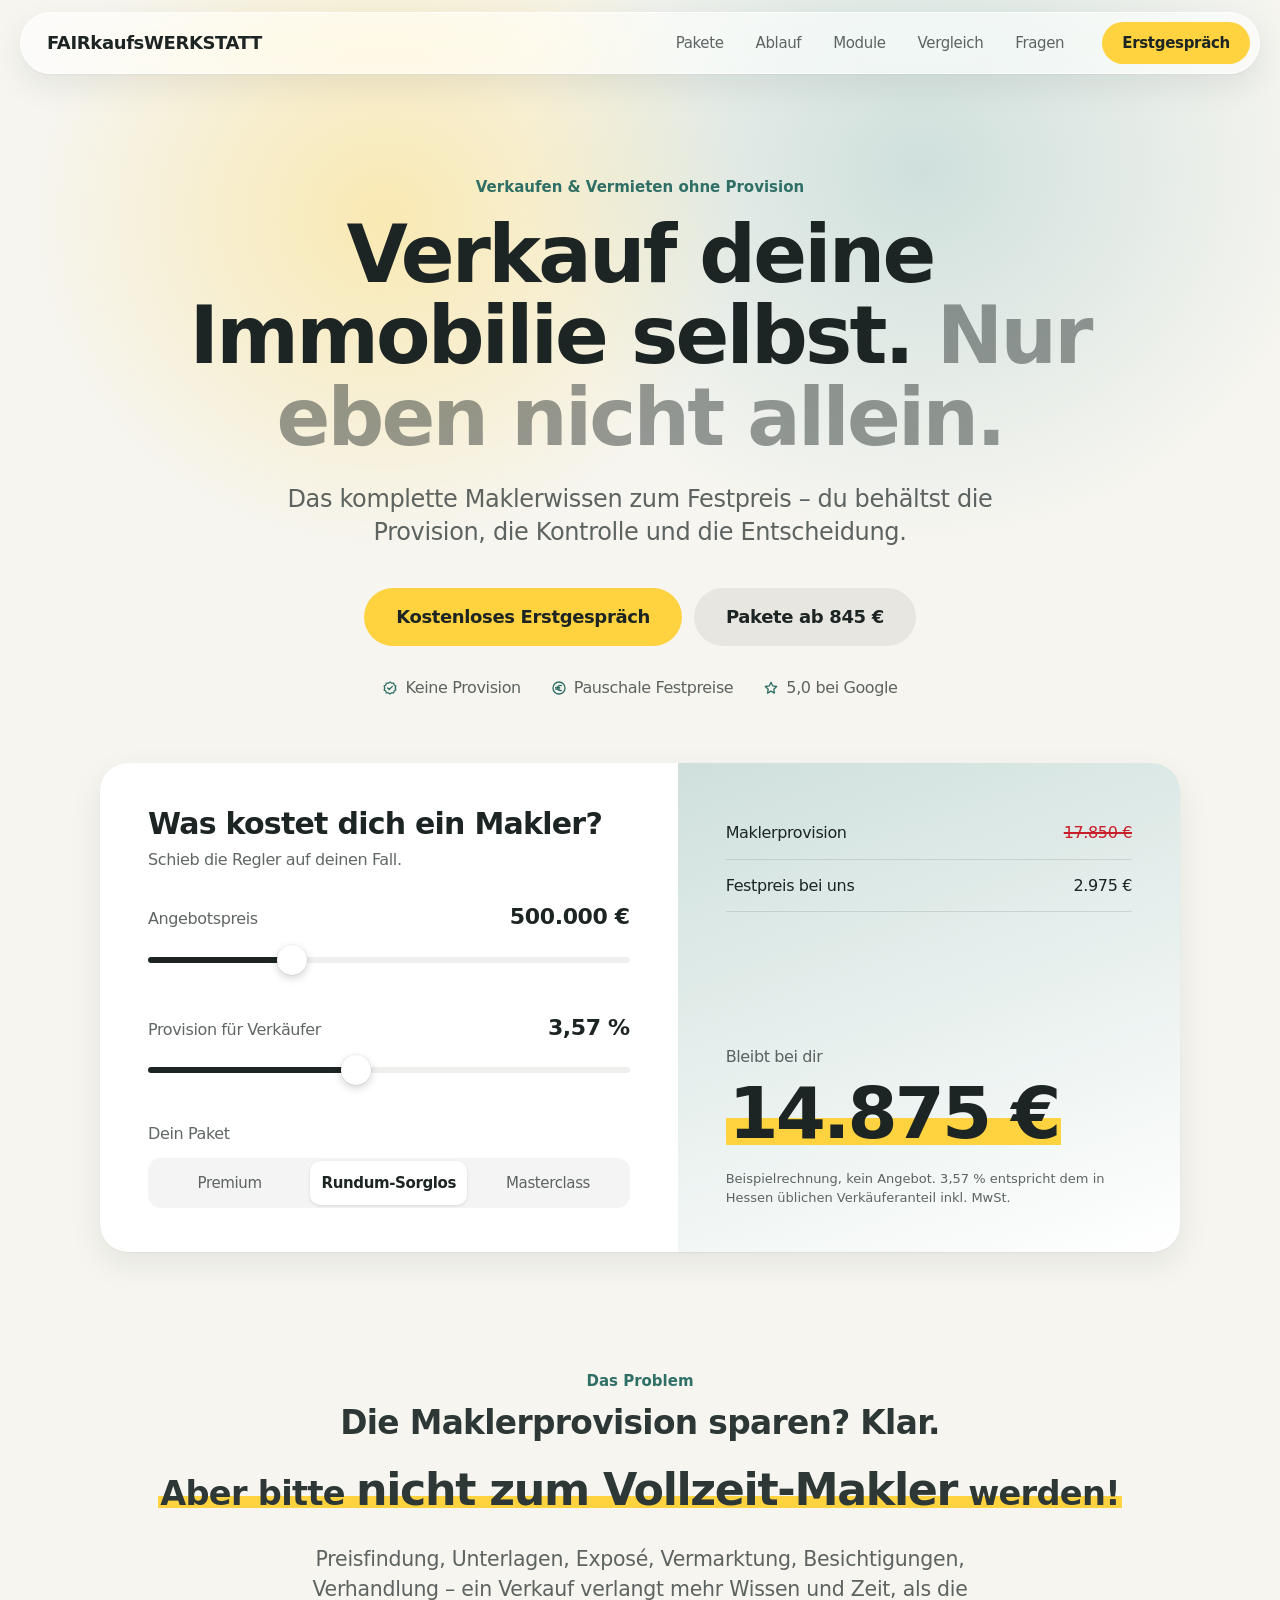
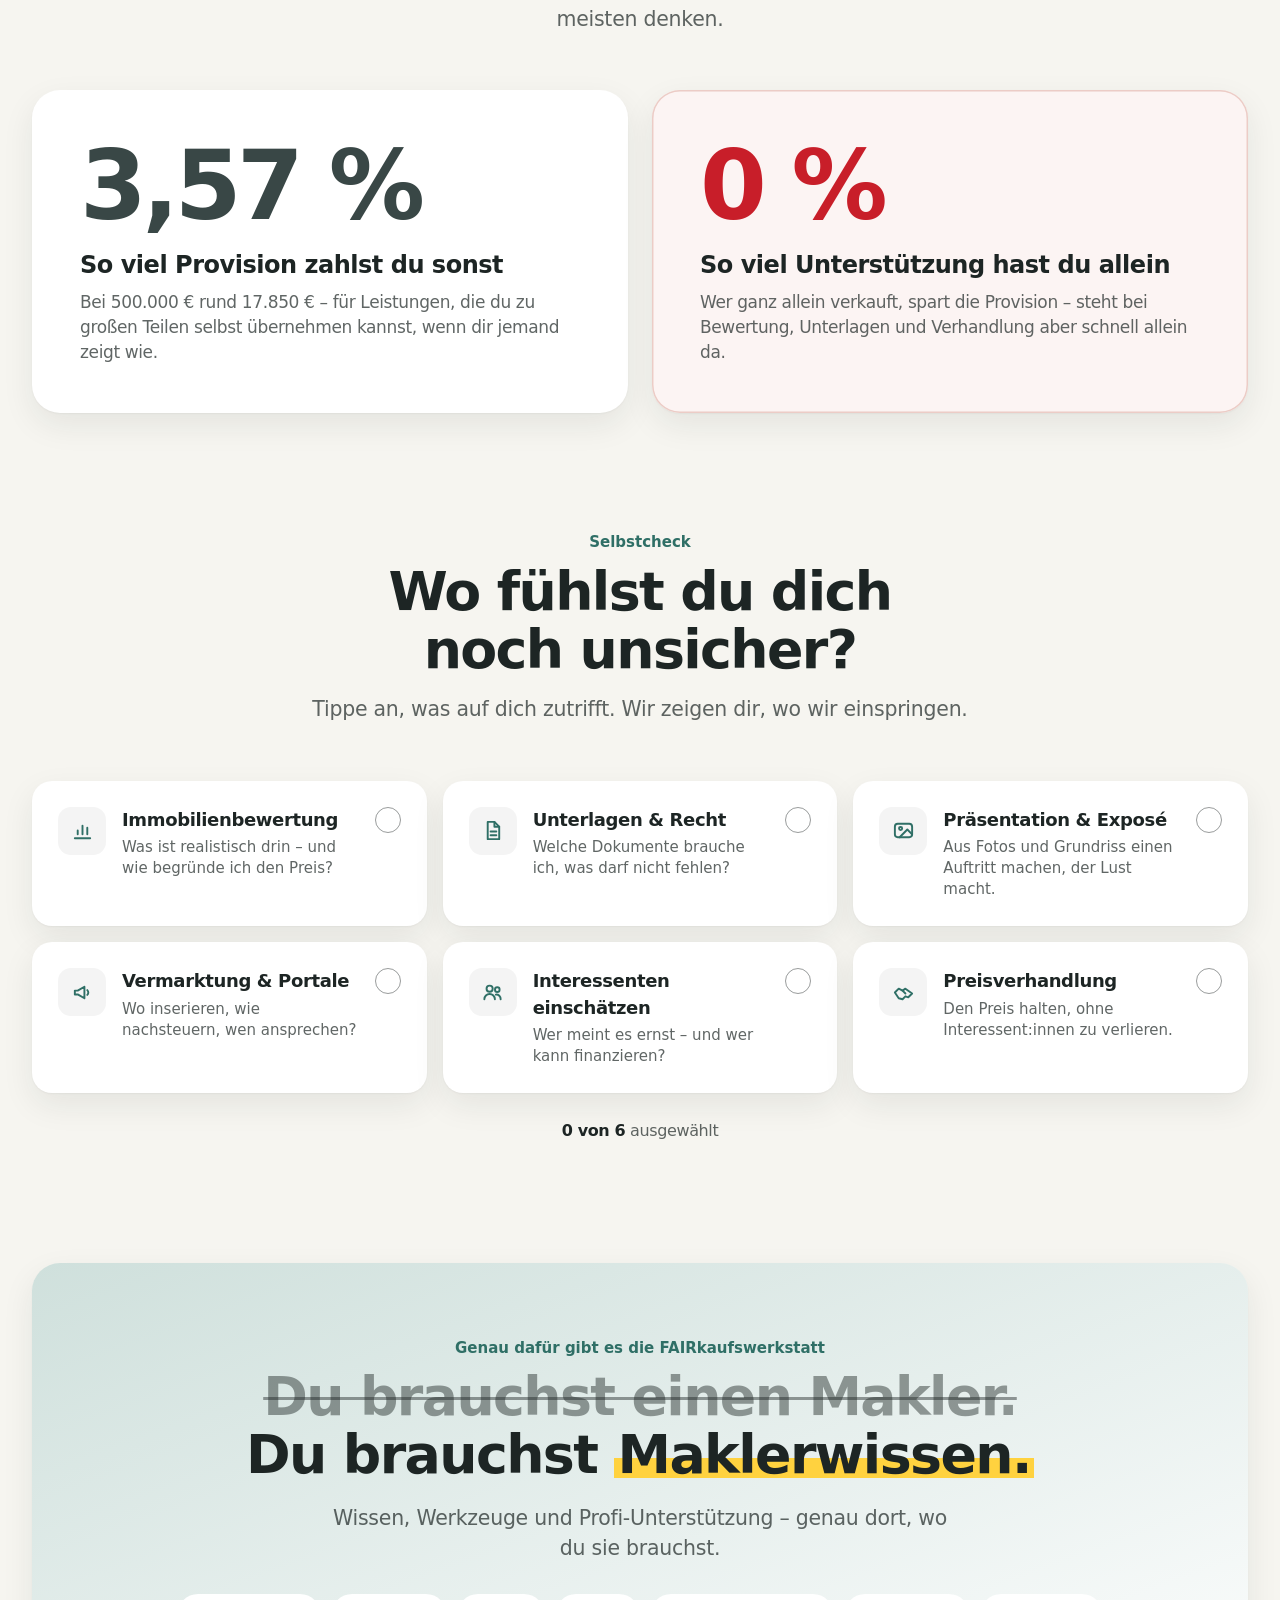
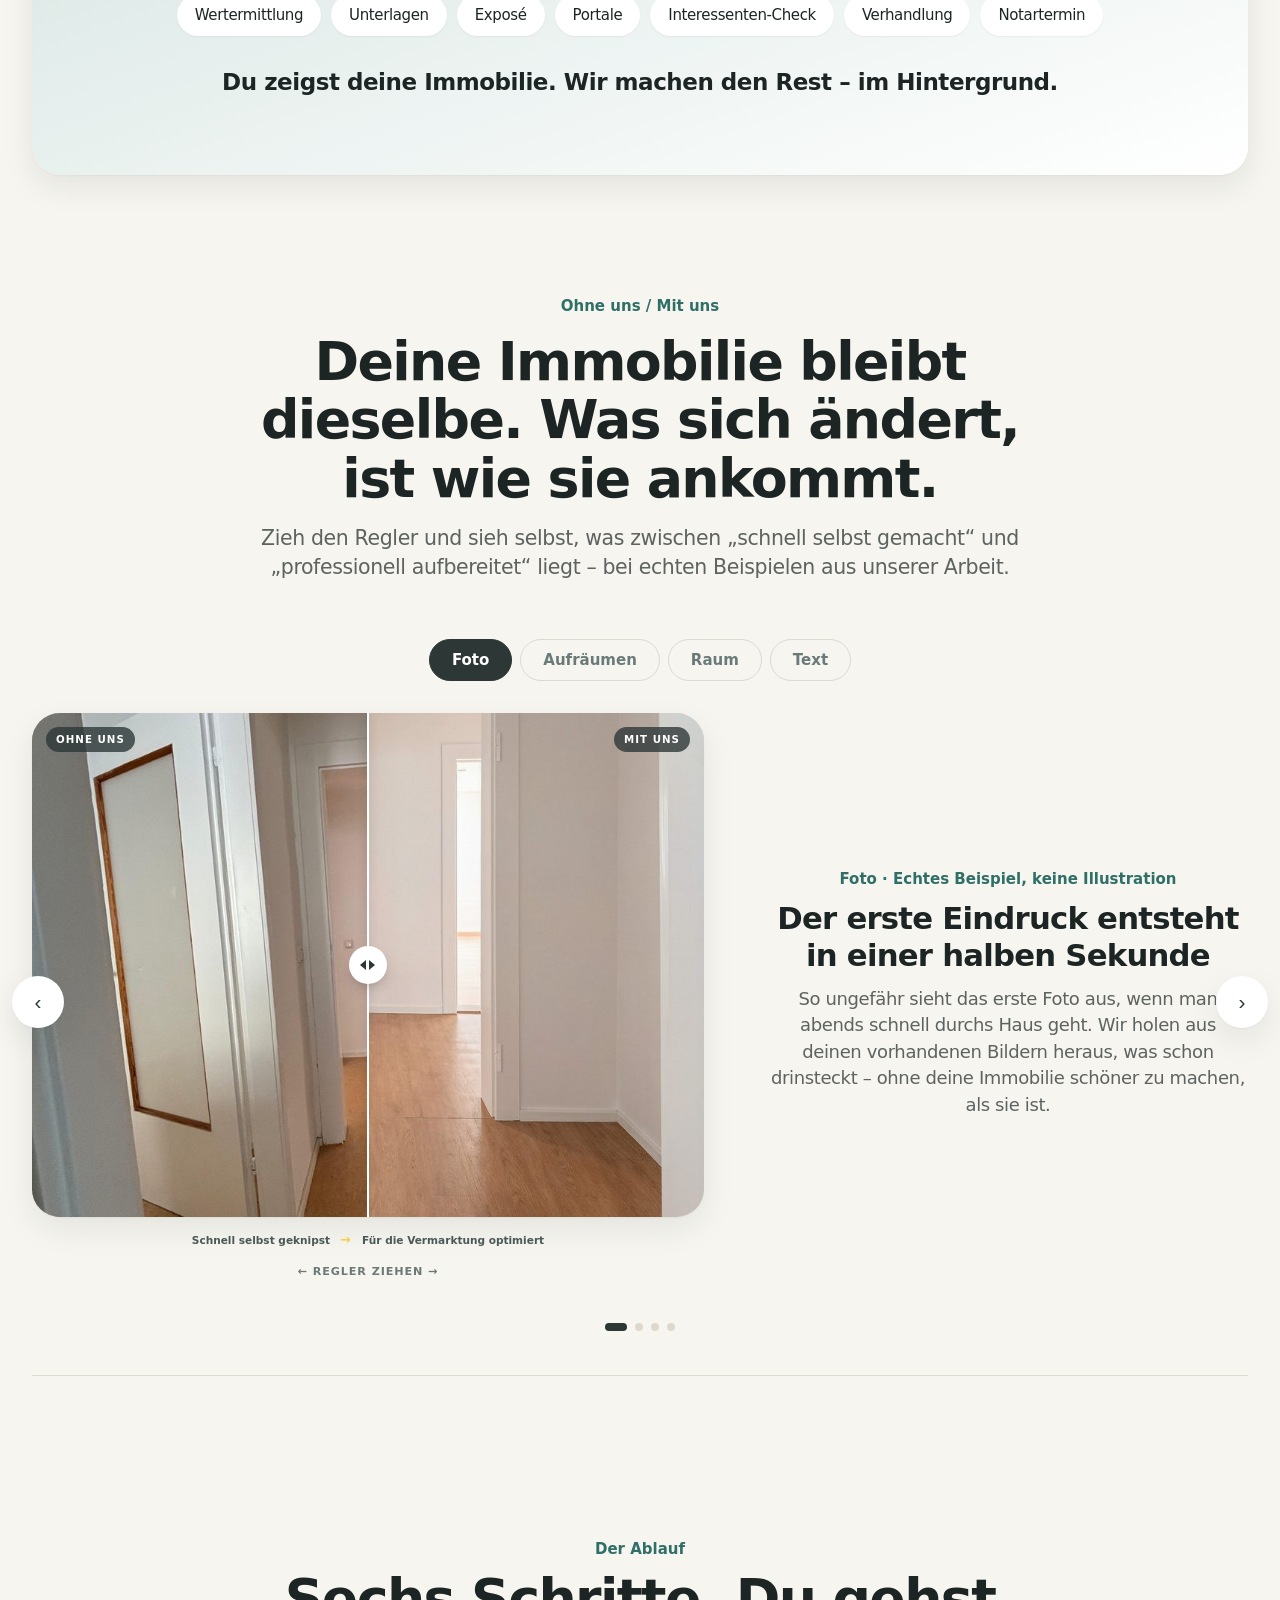
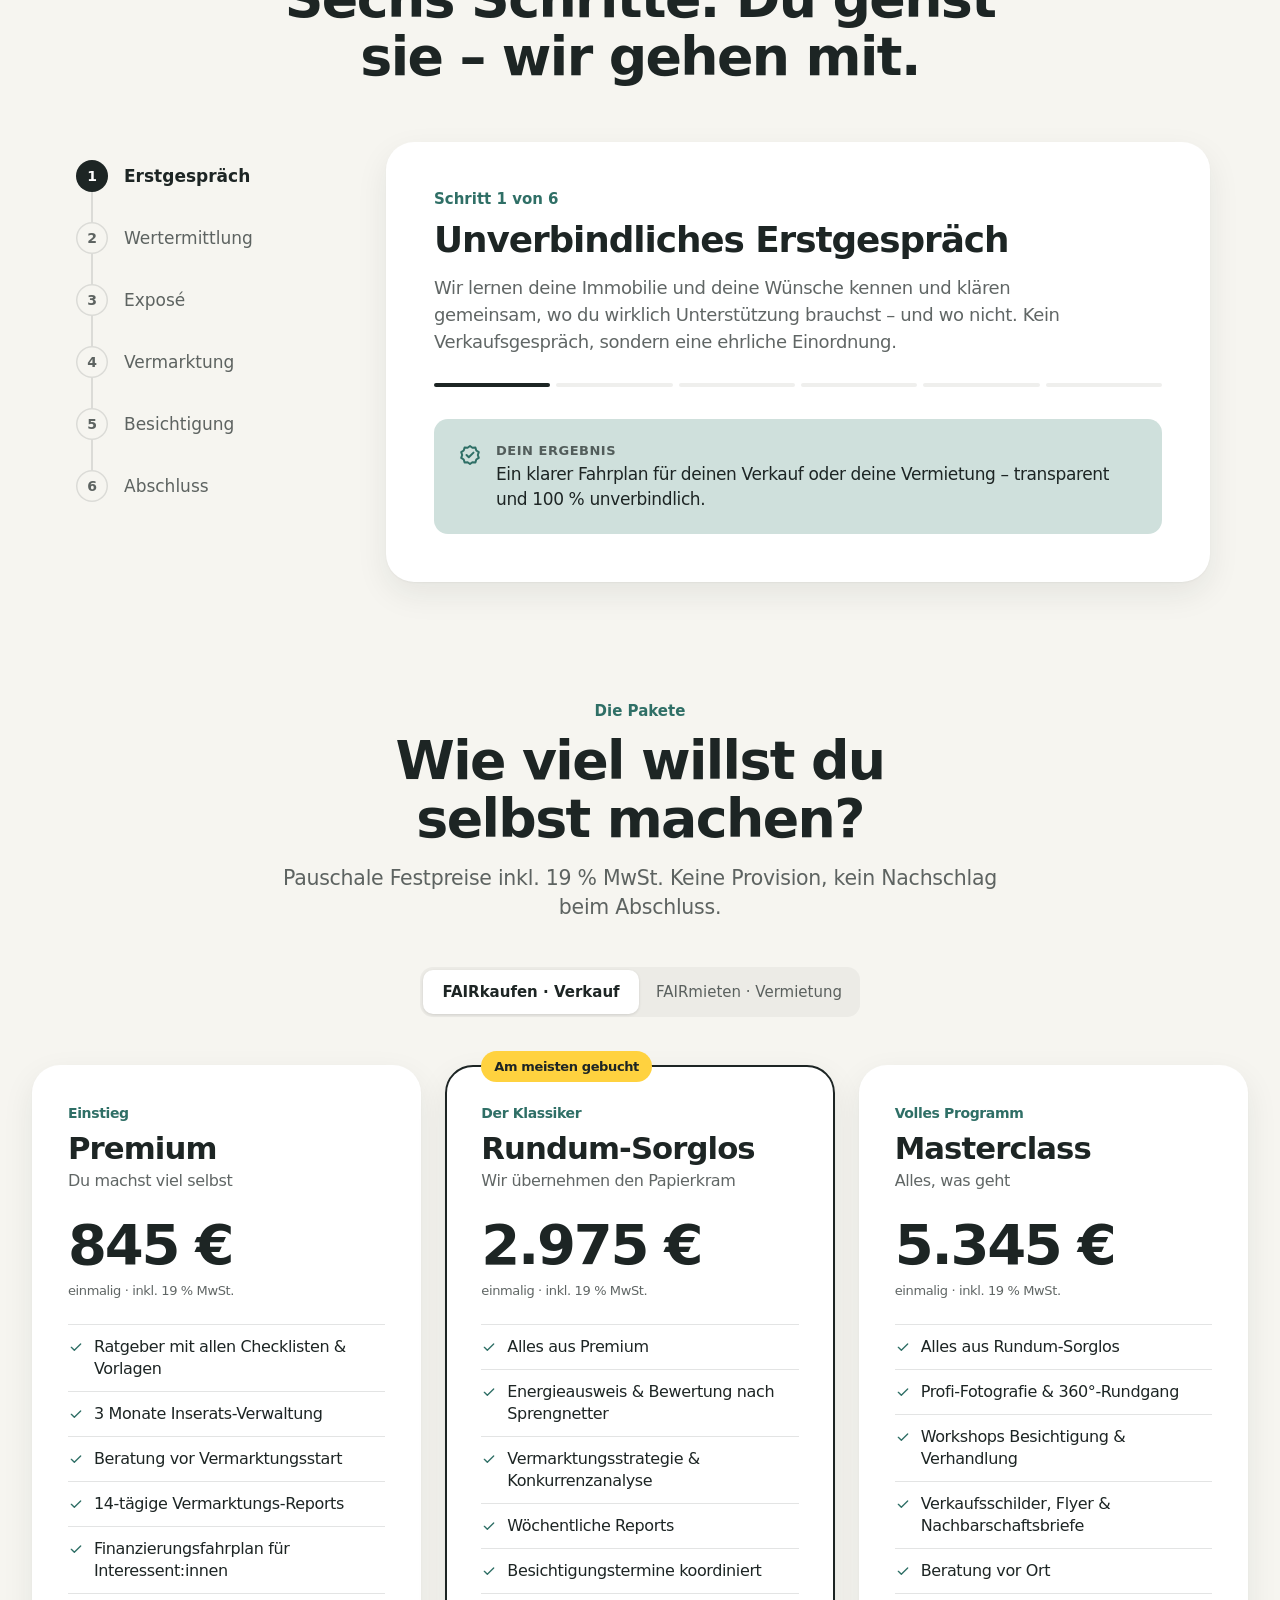
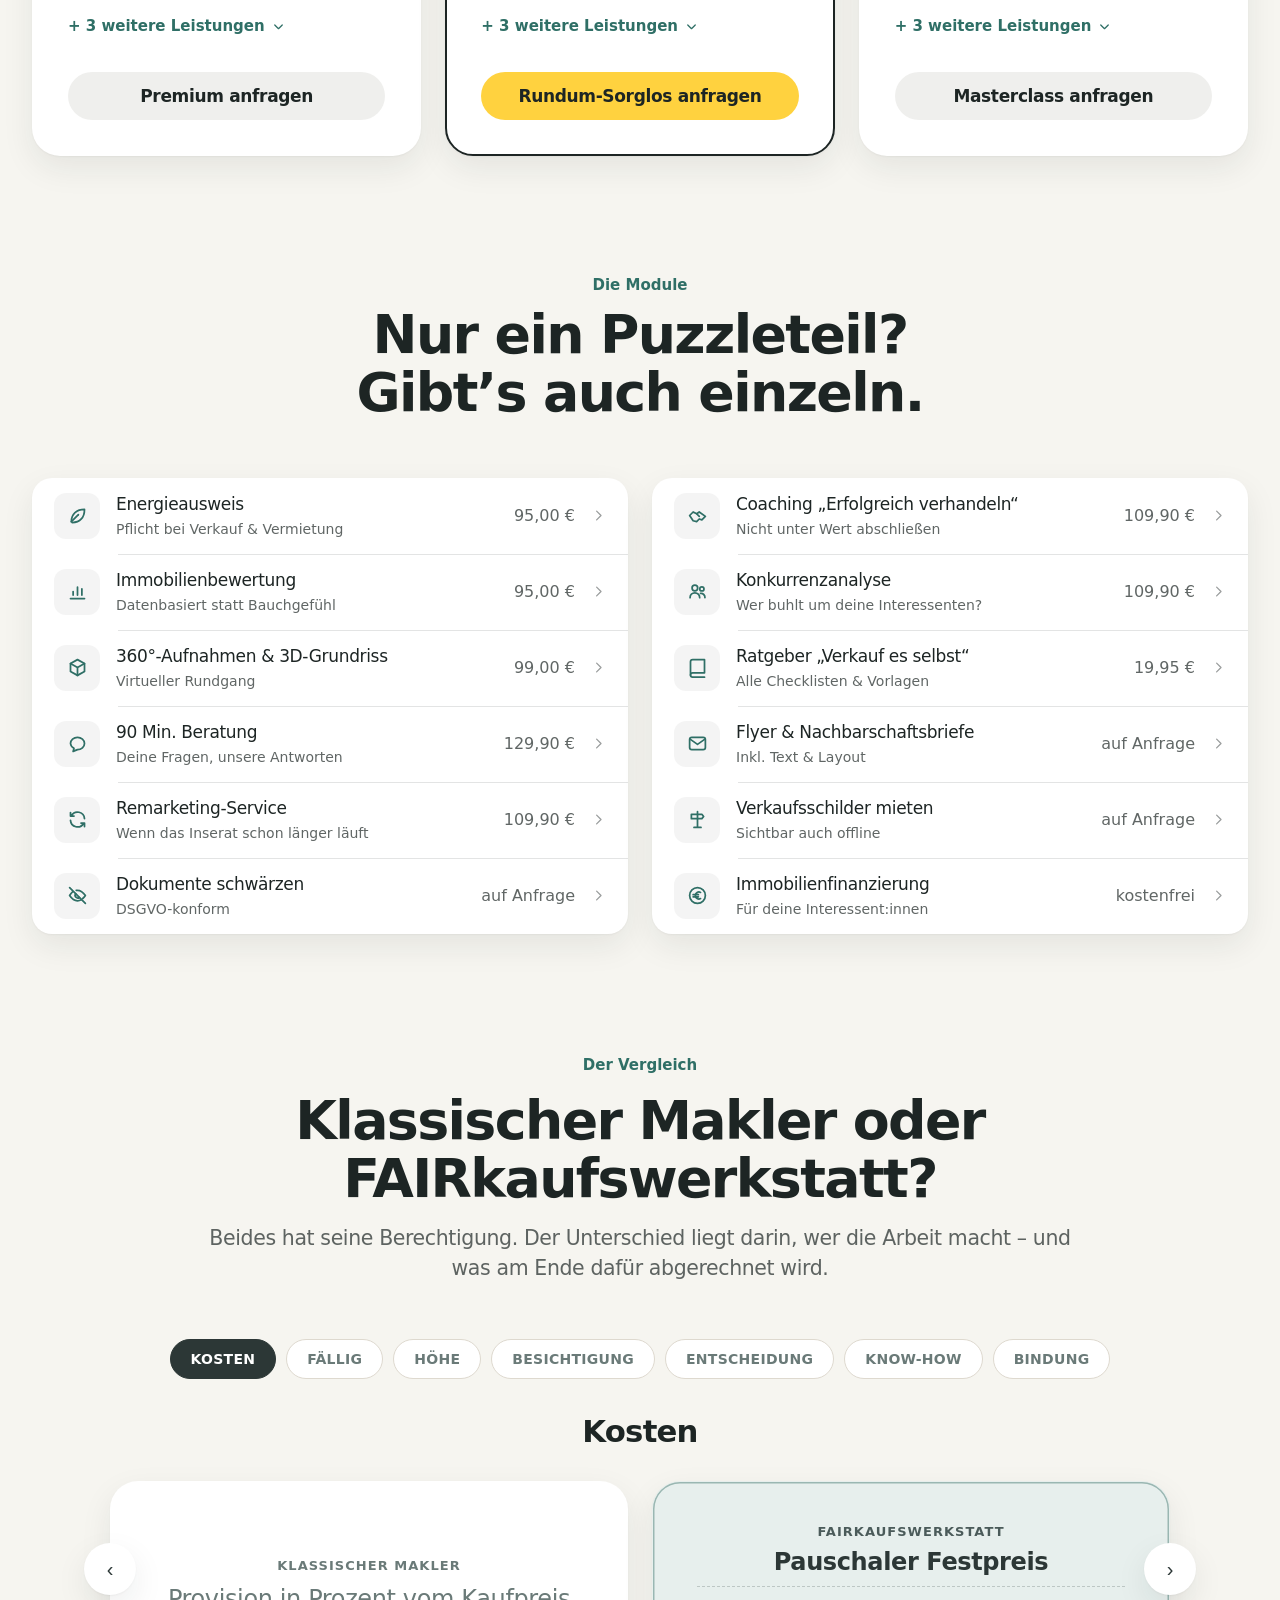
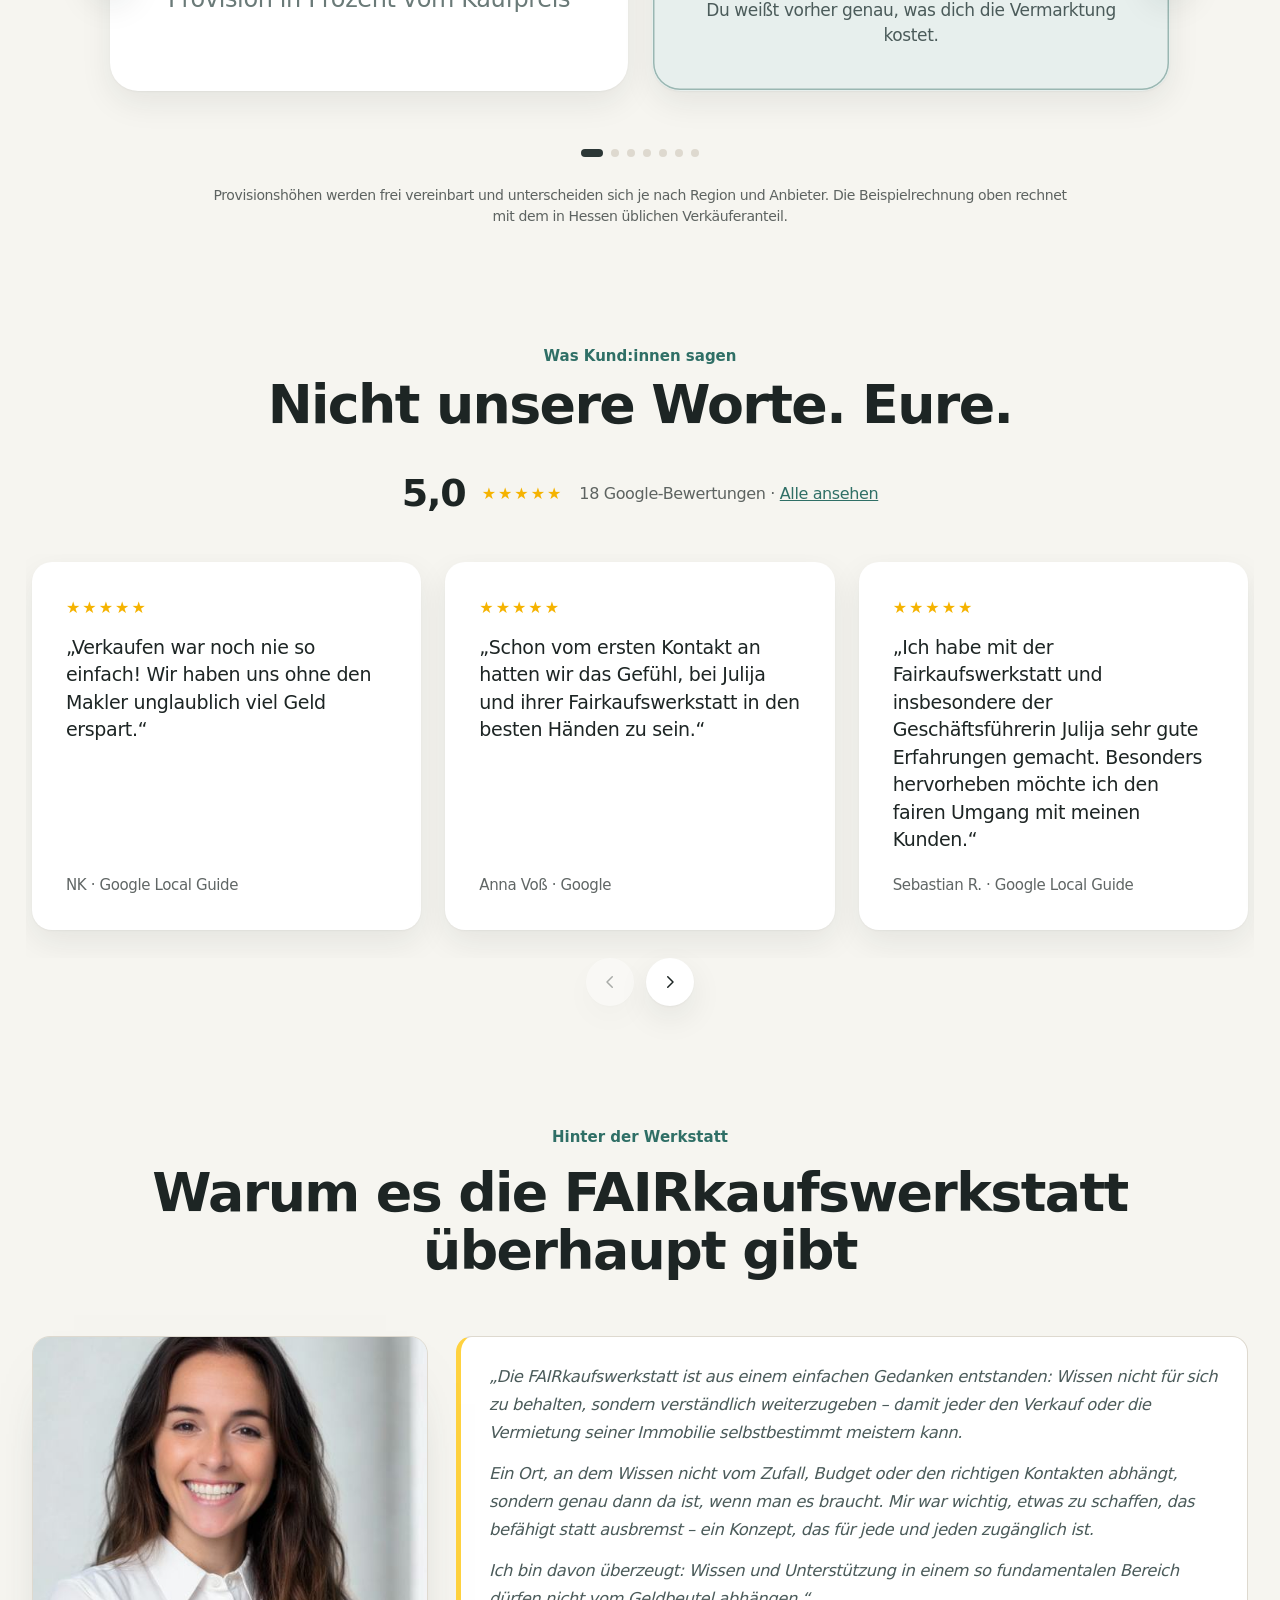
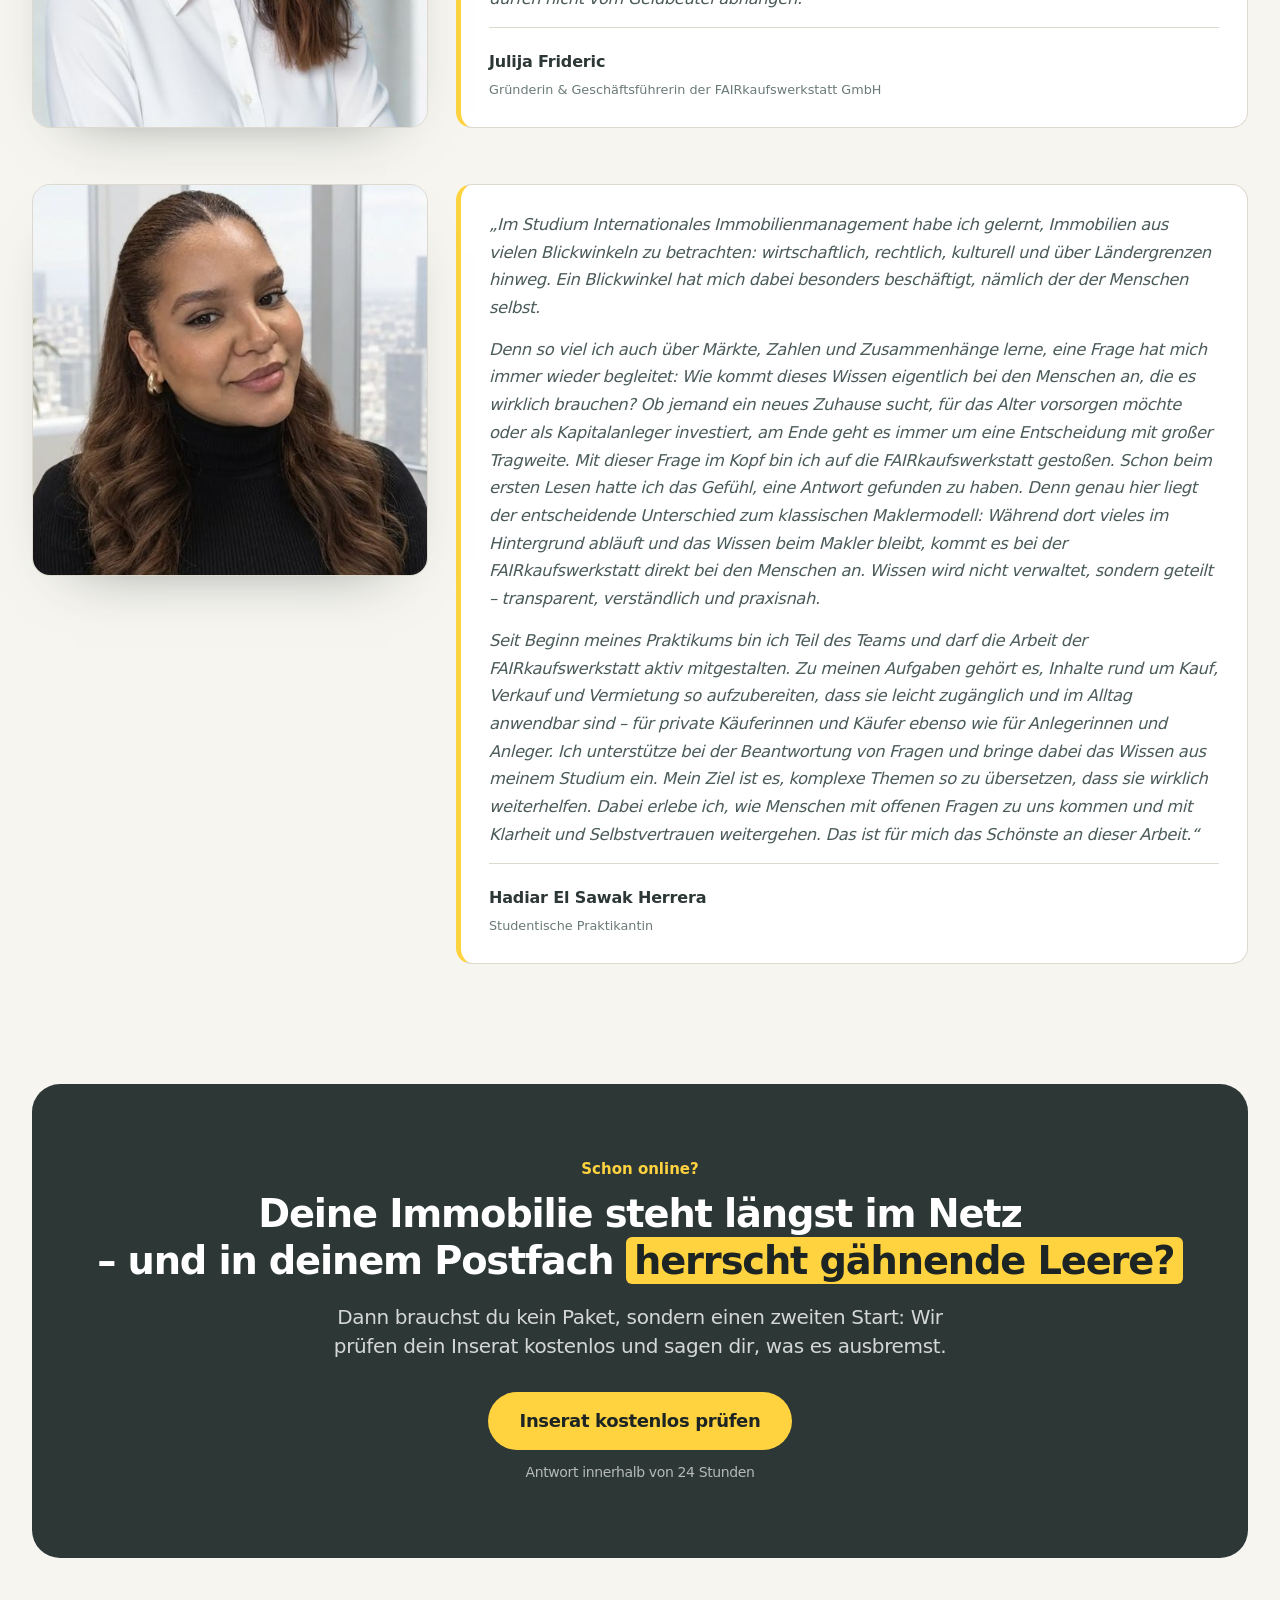
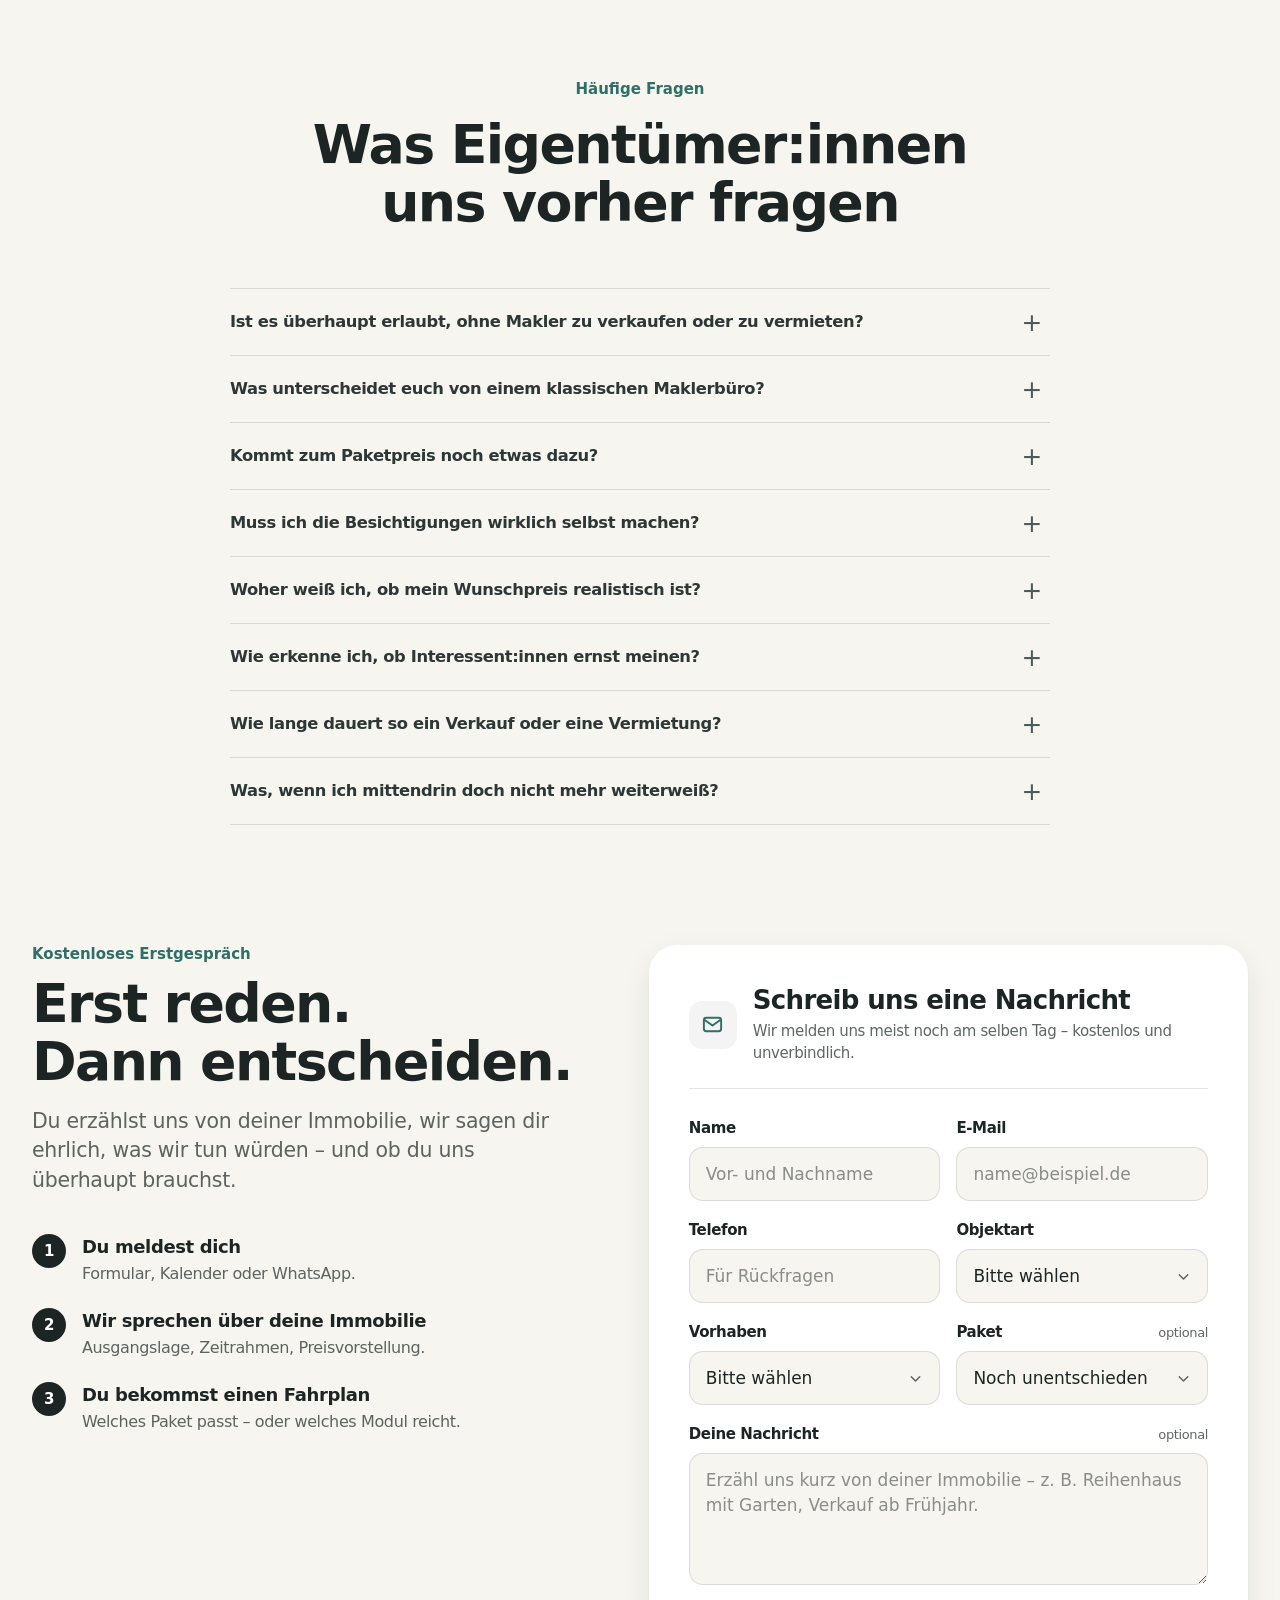
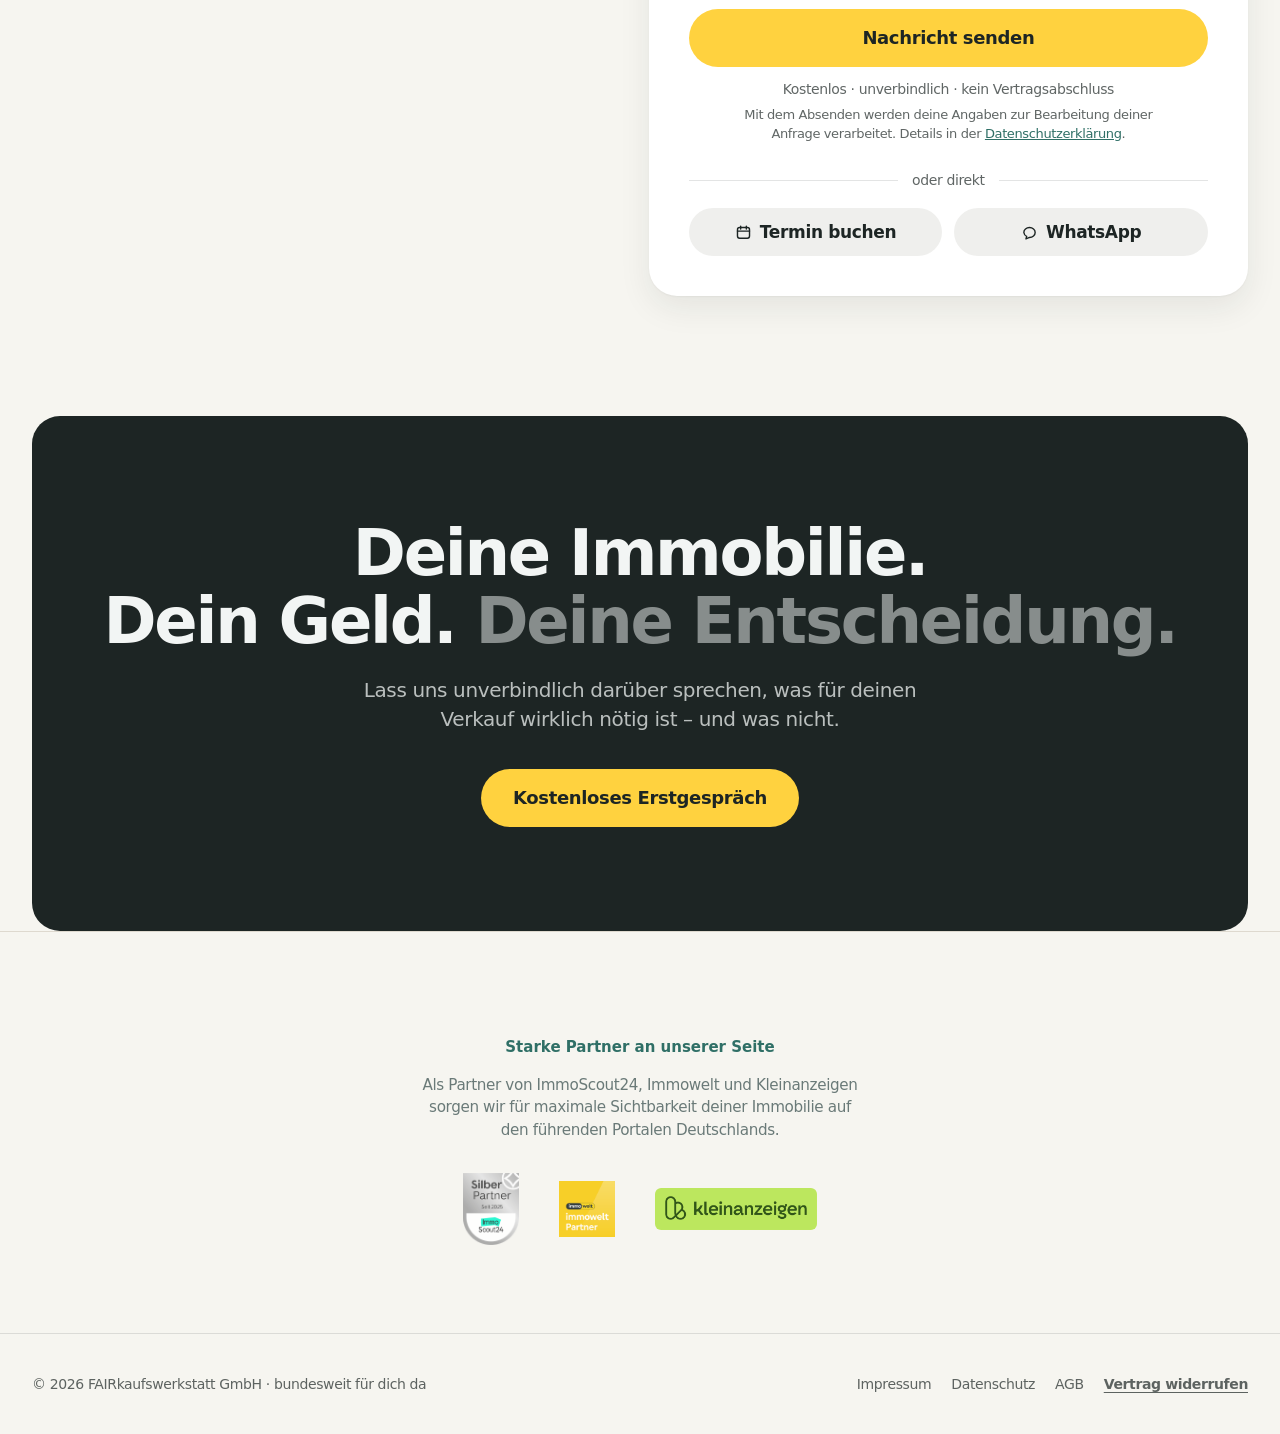
==== index.html @ 70c5aa06 "Hinter der Werkstatt: Profil Hadiar El Sawak Herrera; Schlussblock: Immobilie, Geld, Entscheidung - " ====
<!DOCTYPE html>
<html lang="de">
<head>
<meta charset="UTF-8">
<meta name="viewport" content="width=device-width, initial-scale=1">
<title>FAIRkaufswerkstatt – Immobilie verkaufen ohne Maklerprovision | bundesweit</title>
<meta name="description" content="Verkauf deine Immobilie selbst – mit dem Know-how eines Maklerbüros im Rücken. Pauschale Festpreise ab 845 € statt Provision vom Kaufpreis – bundesweit und komplett digital.">
<link rel="canonical" href="https://www.fairkaufswerkstatt.de/">
<meta name="theme-color" content="#2c3736">
<link rel="icon" type="image/png" sizes="32x32" href="/favicon.png">
<link rel="apple-touch-icon" href="/apple-touch-icon.png">

<meta property="og:type" content="website">
<meta property="og:site_name" content="FAIRkaufswerkstatt">
<meta property="og:url" content="https://www.fairkaufswerkstatt.de/">
<meta property="og:locale" content="de_DE">
<meta property="og:title" content="FAIRkaufswerkstatt – Immobilie verkaufen ohne Maklerprovision">
<meta property="og:description" content="Verkauf deine Immobilie selbst – mit dem Know-how eines Maklerbüros im Rücken. Pauschale Festpreise ab 845 € statt Provision vom Kaufpreis – bundesweit und komplett digital.">
<meta property="og:image" content="https://www.fairkaufswerkstatt.de/og-image.jpg">
<meta property="og:image:width" content="1200">
<meta property="og:image:height" content="630">
<meta property="og:image:alt" content="FAIRkaufswerkstatt – Immobilie verkaufen ohne Provision, zum Festpreis">

<meta name="twitter:card" content="summary_large_image">
<meta name="twitter:title" content="FAIRkaufswerkstatt – Immobilie verkaufen ohne Maklerprovision">
<meta name="twitter:description" content="Verkauf deine Immobilie selbst – mit dem Know-how eines Maklerbüros im Rücken. Pauschale Festpreise ab 845 € statt Provision vom Kaufpreis – bundesweit und komplett digital.">
<meta name="twitter:image" content="https://www.fairkaufswerkstatt.de/og-image.jpg">

<style>

:root{
  --ink:#2c3736;
  --ink-2:#4b5b5a;
  --muted:#6a7a78;
  --paper:#f6f5f0;
  --card:#ffffff;
  --line:#ded9cf;

  /* Salbei-Mint */
  --mint:#4b5b5a;          /* Akzent / CTA / Text-Akzent */
  --mint-dark:#394746;
  --mint-pastel:#9ab7b2;   /* Flaechen */
  --mint-soft:#e7efed;     /* zarte Flaechen */
  --mint-light:#9ab7b2;    /* Akzent auf Dunkel */

  /* Gelb wie bisher */
  --marker:#ffd23f;

  /* Rot nur noch als Mini-Signal */
  --signal:#c81e29;

  --display:-apple-system,BlinkMacSystemFont,"SF Pro Display","Inter","Segoe UI",system-ui,sans-serif;
  --body:-apple-system,BlinkMacSystemFont,"SF Pro Text","Inter","Segoe UI",system-ui,sans-serif;
  --mono:-apple-system,BlinkMacSystemFont,"SF Pro Text","Inter","Segoe UI",system-ui,sans-serif;
  --wrap:1140px;
  --r:14px;
}
*{box-sizing:border-box}
html{scroll-behavior:smooth}
body{
  margin:0;background:var(--paper);color:var(--ink);
  font-family:var(--body);font-size:17px;line-height:1.55;
  -webkit-font-smoothing:antialiased;
}
img{max-width:100%}
a{color:inherit}
.wrap{max-width:var(--wrap);margin:0 auto;padding:0 22px}
h1,h2,h3{font-family:var(--display);font-weight:700;letter-spacing:-.02em;line-height:1.05;margin:0}
h1{font-size:clamp(2.2rem,5.4vw,4rem)}
h2{font-size:clamp(1.75rem,3.7vw,2.8rem)}
h3{font-family:var(--body);font-size:1.1rem;font-weight:600;letter-spacing:-.01em;line-height:1.35}
p{margin:0 0 1em}
.eyebrow{
  font-family:var(--mono);font-size:.72rem;font-weight:700;letter-spacing:.16em;
  text-transform:uppercase;color:var(--mint);margin:0 0 16px;display:flex;align-items:center;gap:11px;
}
.eyebrow::before{content:"";width:28px;height:2px;background:var(--mint);display:block;flex:none}
.lead{font-size:1.1rem;color:var(--muted);max-width:58ch}
h2+.lead,h1+.lead{margin-top:16px}
.hero-claim{
  font-family:var(--display);font-weight:700;letter-spacing:-.02em;
  font-size:clamp(1.3rem,2.5vw,1.7rem);line-height:1.2;margin:22px 0 0;max-width:24ch;
}
.hero-claim span{
  display:block;font-family:var(--body);font-weight:400;letter-spacing:0;
  font-size:1.06rem;line-height:1.55;color:var(--muted);margin-top:12px;max-width:52ch;
}
.em{font-family:var(--display);font-weight:700}

/* ---------- Buttons ---------- */
.btn{
  display:inline-flex;align-items:center;justify-content:center;gap:10px;flex-direction:column;
  font-family:var(--body);font-weight:600;font-size:1rem;line-height:1.25;
  padding:15px 28px;border-radius:999px;border:2px solid transparent;
  text-decoration:none;cursor:pointer;text-align:center;
  transition:transform .15s ease,background .15s ease,box-shadow .15s ease,color .15s ease;
}
.btn-primary{background:var(--marker);color:var(--ink);box-shadow:0 10px 26px -12px rgba(196,155,20,.85)}
.btn-primary:hover{background:#f5c520;transform:translateY(-2px)}
.btn-dark{background:var(--mint);color:#fff;box-shadow:0 10px 26px -12px rgba(44,55,54,.75)}
.btn-dark:hover{background:var(--mint-dark);transform:translateY(-2px)}
.btn-ghost{border-color:var(--ink);color:var(--ink)}
.btn-ghost:hover{background:var(--ink);color:var(--paper)}
.btn-light{background:#fff;color:var(--ink)}
.btn-light:hover{transform:translateY(-2px);background:var(--marker)}
.btn-mint{background:var(--mint-pastel);color:var(--ink);border-color:transparent}
.btn-mint:hover{background:var(--mint-light)}
.btn-block{width:100%}
.btn small{display:block;font-weight:400;font-size:.78rem;opacity:.82;margin-top:2px}

/* ---------- Topbar ---------- */
.topbar{
  position:sticky;top:0;z-index:50;background:rgba(250,249,245,.92);
  backdrop-filter:blur(10px);border-bottom:1px solid var(--line);
}
.topbar .inner{display:flex;align-items:center;justify-content:space-between;gap:16px;padding:11px 22px;max-width:var(--wrap);margin:0 auto}
.brand{text-decoration:none;display:block;line-height:1.05}
.brand b{
  font-family:var(--display);font-weight:700;font-size:1.3rem;letter-spacing:-.02em;display:block;
}
.brand b span{color:var(--mint)}
.brand em{
  display:block;font-family:var(--mono);font-style:normal;font-size:.6rem;font-weight:500;
  letter-spacing:.15em;color:var(--muted);text-transform:uppercase;margin-top:4px;
}
.topbar .btn{padding:11px 22px;font-size:.92rem;white-space:nowrap}
@media(max-width:560px){
  .topbar .btn{padding:9px 14px;font-size:.76rem}
  .topbar .inner{padding:10px 16px;gap:10px}
  .brand b{font-size:1.05rem}
  .brand em{font-size:.53rem;letter-spacing:.12em}
}
.topbar-note{font-family:var(--mono);font-size:.72rem;color:var(--muted);display:none;letter-spacing:.02em}
@media(min-width:980px){.topbar-note{display:block}}

/* ---------- Hero ---------- */
.hero{padding:66px 0 60px;position:relative;overflow:hidden}
.hero::before{
  content:"";position:absolute;top:-180px;right:-160px;width:560px;height:560px;border-radius:50%;
  background:var(--mint-pastel);opacity:.5;z-index:0;
}
@media(max-width:760px){.hero::before{width:320px;height:320px;top:-150px;right:-130px;opacity:.35}}
.hero .wrap{position:relative;z-index:1}
.hero-grid{display:grid;gap:48px;align-items:center}
@media(min-width:960px){.hero-grid{grid-template-columns:1.05fr .95fr;gap:56px}}
.mark,.hero h1 .hl{
  background-image:linear-gradient(transparent 56%,var(--marker) 56%,var(--marker) 88%,transparent 88%);
  background-repeat:no-repeat;background-size:100% 100%;
  -webkit-box-decoration-break:clone;box-decoration-break:clone;
  padding:0 .06em;
}
.hero h1 .hl{background-size:0% 100%;animation:swipe .8s cubic-bezier(.2,.7,.3,1) .45s forwards}
@keyframes swipe{to{background-size:100% 100%}}
.hero h1{position:relative;z-index:1}
.hero .lead{margin-top:22px;font-size:1.2rem}
.cta-row{display:flex;flex-wrap:wrap;gap:12px;margin-top:28px;justify-content:center}
@media(max-width:760px){.cta-row .btn{width:100%;max-width:420px}}
.trust{display:grid;gap:12px;margin-top:26px;font-size:.94rem;color:var(--ink)}
@media(min-width:620px){.trust{grid-template-columns:repeat(3,1fr);gap:16px}}
.trust span{display:flex;align-items:flex-start;gap:9px;line-height:1.35}
.trust svg{flex:none;margin-top:2px}
.trust b{font-weight:500}
.price-flag{
  display:inline-flex;align-items:baseline;gap:9px;margin-top:26px;flex-wrap:wrap;
  font-family:var(--mono);font-size:.75rem;letter-spacing:.12em;text-transform:uppercase;color:var(--muted);font-weight:700;
}
.price-flag b{font-family:var(--display);font-size:1.7rem;font-weight:700;letter-spacing:-.02em;color:var(--ink)}
.price-flag i{font-family:var(--body);font-style:normal;letter-spacing:0;text-transform:none;font-size:.8rem}

/* ---------- Listing mock ---------- */
.mock{
  background:var(--card);border:1px solid var(--line);border-radius:var(--r);
  box-shadow:0 30px 60px -34px rgba(44,55,54,.5);position:relative;
}
.mock-bar{display:flex;align-items:center;gap:8px;padding:10px 14px;border-bottom:1px solid var(--line);background:#faf8f4;border-radius:var(--r) var(--r) 0 0}
.dot{width:9px;height:9px;border-radius:50%;background:var(--line)}
.mock-url{font-family:var(--mono);font-size:.68rem;color:var(--muted);margin-left:6px;overflow:hidden;white-space:nowrap;text-overflow:ellipsis}
.mock-photo{
  height:170px;background:#161d1c;overflow:hidden;
  position:relative;display:flex;align-items:flex-end;padding:14px;
}
.mock-photo-img{
  position:absolute;inset:0;width:100%;height:100%;
  object-fit:cover;object-position:50% 42%;display:block;
}
.mock-photo::before{
  content:"";position:absolute;inset:0;z-index:1;
  background:linear-gradient(0deg,rgba(7,11,10,.82) 0%,rgba(7,11,10,0) 48%);
}
.mock-photo::after{
  content:"Handyfoto · Gegenlicht · 20:41 Uhr";
  position:relative;z-index:2;
  font-family:var(--mono);font-size:.66rem;color:rgba(255,255,255,.8);
  text-shadow:0 1px 4px rgba(0,0,0,.55);
}
.mock-body{padding:18px;border-radius:0 0 var(--r) var(--r)}
.mock-title{font-weight:600;font-size:1.02rem;margin:0 0 6px}
.mock-meta{font-family:var(--mono);font-size:.72rem;color:var(--muted);margin-bottom:12px}
.mock-text{font-size:.88rem;font-weight:400;color:var(--muted);margin:0}
.mock-stats{display:flex;gap:0;border-top:1px solid var(--line);margin-top:16px}
.mock-stats div{flex:1;padding:12px 6px;text-align:center;border-right:1px solid var(--line)}
.mock-stats div:last-child{border-right:0}
.mock-stats b{display:block;font-family:var(--display);font-size:1.35rem;font-weight:700}
.mock-stats span{font-family:var(--mono);font-size:.62rem;letter-spacing:.08em;text-transform:uppercase;color:var(--muted)}
.flag{
  position:absolute;background:var(--marker);color:var(--ink);
  font-family:var(--mono);font-weight:700;font-size:.68rem;
  padding:6px 11px;border-radius:7px;box-shadow:0 6px 18px -8px rgba(44,55,54,.6);
  opacity:0;transform:translateY(6px);
}
.flag::before{content:"";position:absolute;width:8px;height:8px;background:var(--marker);transform:rotate(45deg)}
.flag.f1{top:96px;left:-14px}
.flag.f1::before{right:-4px;top:12px}
.flag.f2{top:250px;right:-12px}
.flag.f2::before{left:-4px;top:12px}
.flag.f3{bottom:104px;left:-18px}
.flag.f3::before{right:-4px;top:12px}
.reveal-flag{animation:flagIn .5s cubic-bezier(.2,.8,.3,1) forwards}
.f1{animation-delay:1.0s}.f2{animation-delay:1.35s}.f3{animation-delay:1.7s}
@keyframes flagIn{to{opacity:1;transform:translateY(0)}}
.mock-caption{font-family:var(--mono);font-size:.72rem;color:var(--muted);text-align:center;margin-top:16px}

/* ---------- Sections ---------- */
section{padding:80px 0}
.section-head{max-width:64ch;margin-bottom:44px}
.dark{background:var(--ink);color:#e8eeec}
.dark .lead{color:#aebbb9}
.dark .eyebrow{color:var(--mint-light)}
.dark .eyebrow::before{background:var(--mint-light)}
.dark h2{color:#fff}
.mintbg{background:var(--mint-soft)}

/* Helle Salbei-Sektion (Die Lösung) */
.soft{background:#cfe0dc;color:var(--ink)}
.soft .lead{color:#4d5c5a}
.soft .step-btn{
  background:rgba(255,255,255,.6);border:1px solid rgba(44,55,54,.14);color:#4d5c5a;
}
.soft .step-btn .no{color:var(--ink-2)}
.soft .step-btn:hover{background:#fff;color:var(--ink)}
.soft .step-btn[aria-selected="true"]{background:var(--ink);border-color:var(--ink);color:#fff}
.soft .step-btn[aria-selected="true"] .no{color:var(--marker);opacity:1}
.soft .step-btn.done{color:var(--ink-2)}
.soft .step-panel{background:#fff;border:1px solid rgba(44,55,54,.1)}
.soft .step-panel h3{color:var(--ink)}
.soft .step-panel .txt p{color:var(--muted)}
.soft .step-panel .out{background:var(--mint-soft);border:1px solid #c2d5d1}
.soft .step-panel .out span{color:var(--ink-2)}
.soft .step-panel .out p{color:var(--ink)}
.soft .step-progress{background:rgba(44,55,54,.16)}
.soft .step-progress i{background:var(--ink)}
.soft .step-count{color:#4d5c5a}
.soft .arrow-btn{border:1px solid rgba(44,55,54,.28);color:var(--ink)}
.soft .arrow-btn:hover{background:var(--ink);color:#fff;border-color:var(--ink)}
.soft .side-list b{color:var(--ink)}
.soft .side-list p{color:#4d5c5a}

/* ---------- Problem ---------- */
.problem-intro{
  max-width:34ch;font-family:var(--display);font-weight:700;letter-spacing:-.02em;
  font-size:clamp(1.45rem,3vw,2.05rem);line-height:1.15;color:var(--ink);margin:0 0 14px;
}
.problem-q{
  font-family:var(--display);font-weight:700;letter-spacing:-.02em;
  font-size:clamp(1.5rem,3.1vw,2.1rem);line-height:1.5;margin:0;
}
.problem-q-wrap{margin-bottom:22px}
.problem-q b{font-size:1.32em;font-weight:700;letter-spacing:-.03em}
.problem-bridge{
  margin:0 0 30px;font-size:1.08rem;color:var(--muted);max-width:52ch;
}
.problem-bridge b{color:var(--ink);font-weight:600}

.symptom-check{background:transparent}
.sc-head{
  display:flex;flex-wrap:wrap;gap:10px;align-items:center;justify-content:space-between;
  padding:0 0 16px;
}
.sc-label{
  margin:0;font-family:var(--mono);font-size:.72rem;font-weight:700;letter-spacing:.08em;
  text-transform:uppercase;color:var(--muted);
}
.sc-counter{
  margin:0;font-family:var(--mono);font-size:.78rem;font-weight:700;color:var(--ink);
  background:var(--marker);border-radius:999px;padding:6px 14px;
}
.symptoms{display:grid;grid-template-columns:repeat(2,1fr);gap:11px}
@media(max-width:640px){.symptoms{grid-template-columns:1fr}}
.symptom{
  all:unset;box-sizing:border-box;cursor:pointer;max-width:100%;
  background:transparent;padding:15px 17px;display:flex;gap:12px;align-items:flex-start;
  border:1.5px solid #d7d1c3;border-radius:14px;transition:background .18s ease,border-color .18s ease,transform .12s ease;
}
.symptom:hover{border-color:var(--ink-2);transform:translateY(-1px)}
.symptom:focus-visible{outline:2px solid var(--mint);outline-offset:2px}
.symptom .tick{
  flex:none;width:23px;height:23px;border:1.5px solid #d7b3ac;border-radius:6px;position:relative;
  display:block;margin-top:1px;background:transparent;transition:.18s ease;
}
.symptom .tick::after{
  content:"×";position:absolute;inset:0;display:flex;align-items:center;justify-content:center;
  color:var(--signal);font-size:1.05rem;font-weight:600;line-height:1;transition:.18s ease;
}
.symptom b{display:block;font-size:1rem;font-weight:600;letter-spacing:-.01em;margin-bottom:1px;transition:color .18s ease}
.symptom p{margin:0;font-size:.92rem;color:var(--muted);line-height:1.45}
.symptom.active{background:var(--marker);border-color:var(--marker)}
.symptom.active:hover{background:#f5c520;border-color:#f5c520;transform:translateY(-1px)}
.symptom.active .tick{background:var(--ink);border-color:var(--ink);transform:scale(1.06)}
.symptom.active .tick::after{content:"\2713";color:var(--marker);font-size:.92rem}
.symptom.active b,.symptom.active p{color:var(--ink)}
.sc-result{
  max-height:0;overflow:hidden;transition:max-height .35s ease;margin-top:12px;
}
.sc-result.on{max-height:420px}
.sc-result-inner{
  padding:18px 20px;background:var(--ink);color:#fff;border-radius:14px;
}
.sc-result-inner b{
  display:block;margin-bottom:8px;
  font-family:var(--mono);color:var(--marker);font-size:.72rem;letter-spacing:.1em;text-transform:uppercase;font-weight:700;
}
.sc-result-inner span{display:block;font-size:.95rem;line-height:1.55;color:#e8eeec}

/* Zeitfaktor */
.urgency{margin-bottom:34px}
.urgency-label{
  margin:0 0 12px;font-family:var(--mono);font-size:.92rem;font-weight:700;letter-spacing:.08em;
  text-transform:uppercase;color:var(--ink);
}
.sc-topic{margin-bottom:14px}
.urgency-grid{display:grid;gap:14px}
@media(min-width:700px){.urgency-grid{grid-template-columns:1fr 1fr}}
.urgency-item{
  display:flex;gap:16px;align-items:flex-start;padding:19px 21px;
  border:1.5px solid #d7d1c3;border-radius:14px;
}
.urgency-item .u-num{
  flex:none;font-family:var(--display);font-weight:700;font-size:2.15rem;letter-spacing:-.02em;
  line-height:1;color:var(--mint-dark);min-width:2.1ch;
}
.urgency-item b{display:block;font-size:1rem;font-weight:600;letter-spacing:-.01em;margin-bottom:4px}
.urgency-item p{margin:0;font-size:.92rem;color:var(--muted);line-height:1.45}
.urgency-item.urgency-danger{border-color:#e6c3bd;background:rgba(200,30,41,.045)}
.urgency-item.urgency-danger .u-num{color:var(--signal)}

/* ---------- Kern-Erkenntnis / Lösung im Kopf ---------- */
.insight{
  margin-top:56px;background:var(--mint-pastel);border-radius:24px;
  padding:clamp(34px,5vw,58px);position:relative;overflow:hidden;
}
.insight::after{
  content:"";position:absolute;right:-90px;bottom:-120px;width:340px;height:340px;border-radius:50%;
  background:rgba(255,255,255,.45);
}
.insight-inner{position:relative;z-index:1}
.insight .kicker{
  font-family:var(--mono);font-size:.72rem;font-weight:700;letter-spacing:.16em;text-transform:uppercase;color:var(--ink);margin:0 0 18px;
}
.insight h2{font-size:clamp(1.8rem,4.2vw,2.9rem);max-width:21ch}
.insight h2 .strike{color:var(--ink);opacity:.42;text-decoration:line-through;text-decoration-thickness:2px}
.insight h2 .yes{line-height:1.3}
.insight p.sub{margin:22px 0 0;font-size:1.08rem;font-weight:400;max-width:56ch;color:var(--ink-2)}
.chips{display:flex;flex-wrap:wrap;gap:9px;margin-top:24px}
.chip{
  background:rgba(255,255,255,.9);border:1px solid rgba(44,55,54,.12);border-radius:999px;
  padding:8px 15px;font-size:.85rem;font-weight:500;
}
.insight .closing{
  margin:26px 0 0;font-family:var(--display);font-weight:700;letter-spacing:-.02em;
  font-size:clamp(1.1rem,2.2vw,1.4rem);color:var(--ink);
}

/* ---------- Interaktiver Prozess ---------- */
.stepper{margin-top:8px}
.step-nav{
  display:grid;grid-template-columns:repeat(2,1fr);gap:8px;margin-bottom:26px;
}
@media(min-width:800px){.step-nav{grid-template-columns:repeat(4,1fr)}}
.step-btn{
  position:relative;background:rgba(255,255,255,.06);border:1px solid rgba(255,255,255,.14);
  border-radius:12px;padding:14px 12px 13px;text-align:left;cursor:pointer;color:#cbd4d2;
  font-family:var(--body);font-size:.92rem;font-weight:500;transition:.2s;
  min-width:0;overflow-wrap:break-word;hyphens:auto;
}
@media(max-width:799px){
  .step-nav{gap:7px}
  .step-btn{font-size:.82rem;padding:11px 10px 10px}
  .step-btn .no{font-size:.62rem;margin-bottom:5px}
}
.step-btn .no{
  display:block;font-family:var(--mono);font-size:.68rem;font-weight:700;letter-spacing:.12em;color:var(--mint-light);margin-bottom:7px;
}
.step-btn:hover{background:rgba(255,255,255,.12);color:#fff}
.step-btn[aria-selected="true"]{background:var(--marker);border-color:var(--marker);color:var(--ink);font-weight:600}
.step-btn[aria-selected="true"] .no{color:var(--ink);opacity:.6}
.step-btn.done{color:#9ab7b2}
.step-panel{
  background:rgba(255,255,255,.05);border:1px solid rgba(255,255,255,.14);border-radius:var(--r);
  padding:clamp(24px,4vw,38px);display:grid;gap:26px;min-height:210px;
}
@media(min-width:860px){.step-panel{grid-template-columns:1.15fr .85fr;gap:44px;align-items:start}}
.step-panel h3{
  font-family:var(--display);font-size:clamp(1.5rem,2.8vw,2.1rem);font-weight:700;letter-spacing:-.02em;color:#fff;margin-bottom:12px;line-height:1.08;
}
.step-panel .txt p{color:#bcc7c5;font-weight:400;font-size:1.02rem;margin:0}
.step-panel .out{
  background:rgba(154,183,178,.14);border:1px solid rgba(154,183,178,.34);border-radius:12px;padding:18px 20px;
}
.step-panel .out span{
  display:block;font-family:var(--mono);font-size:.66rem;font-weight:700;letter-spacing:.14em;text-transform:uppercase;color:var(--mint-light);margin-bottom:8px;
}
.step-panel .out p{margin:0;color:#e8eeec;font-size:.96rem;font-weight:400}
.step-progress{height:3px;background:rgba(255,255,255,.14);border-radius:99px;overflow:hidden;margin:22px 0 0}
.step-progress i{display:block;height:100%;background:var(--mint-light);width:25%;transition:width .35s cubic-bezier(.4,0,.2,1)}
.step-foot{display:flex;flex-wrap:wrap;gap:14px;align-items:center;justify-content:space-between;margin-top:16px}
.step-count{font-family:var(--mono);font-size:.72rem;letter-spacing:.12em;text-transform:uppercase;color:#93a3a1;font-weight:700}
.step-arrows{display:flex;gap:8px}
.arrow-btn{
  width:42px;height:42px;border-radius:50%;border:1px solid rgba(255,255,255,.22);background:transparent;
  color:#e8eeec;cursor:pointer;font-size:1.1rem;line-height:1;transition:.18s;
}
.arrow-btn:hover{background:#fff;color:var(--ink);border-color:#fff}
.fade-in{animation:fadeUp .35s ease}
@keyframes fadeUp{from{opacity:0;transform:translateY(8px)}to{opacity:1;transform:none}}

/* ---------- Pakete ---------- */
.plans{display:grid;gap:18px;align-items:stretch}
.plan{
  background:var(--card);border:1px solid var(--line);border-radius:var(--r);
  padding:30px 24px 24px;display:flex;flex-direction:column;height:100%;position:relative;
}
@media(min-width:900px){
  .plans{grid-template-columns:repeat(3,1fr);grid-template-rows:auto auto auto auto 1fr auto}
  .plan{grid-row:span 6;display:grid;grid-template-rows:subgrid;gap:0}
}
.plan.featured{border:2px solid var(--ink);box-shadow:0 26px 50px -32px rgba(44,55,54,.6)}
.badge{
  position:absolute;top:-13px;left:24px;background:var(--mint);color:#fff;
  font-family:var(--mono);font-size:.68rem;font-weight:700;letter-spacing:.1em;text-transform:uppercase;
  padding:6px 13px;border-radius:999px;
}
.badge.calm{background:var(--ink)}
.plan .name{font-family:var(--display);font-weight:700;font-size:1.4rem;letter-spacing:-.02em;margin:0}
.plan .for{font-family:var(--mono);font-size:.71rem;letter-spacing:.08em;color:var(--muted);text-transform:uppercase;margin:8px 0 16px;font-weight:500}
.plan .price-box{margin:0 0 4px}
.plan .price{font-family:var(--display);font-size:2.7rem;font-weight:700;letter-spacing:-.03em;line-height:1;margin:0}
.plan .price sup{font-size:1rem;font-weight:600;vertical-align:super;margin-left:4px;color:var(--muted)}
.plan .vat{display:block;font-size:.78rem;color:var(--muted);font-weight:400;margin-top:8px}
.plan .term{font-size:.86rem;color:var(--ink-2);margin:10px 0 20px;font-weight:400;padding-bottom:18px;border-bottom:1px solid var(--line)}
.plan .term b{font-weight:600}
.plan ul{list-style:none;margin:0 0 24px;padding:0;display:grid;gap:10px;align-content:start}
.plan li{font-size:.94rem;font-weight:400;padding-left:27px;position:relative;line-height:1.45}
.plan li::before{
  content:"";position:absolute;left:0;top:.42em;width:13px;height:7px;
  border-left:2.5px solid var(--mint);border-bottom:2.5px solid var(--mint);transform:rotate(-45deg);
}
.plan li.inherit{color:var(--muted);font-weight:400}
.plan li.inherit::before{border-color:var(--line)}
.plan li b{font-weight:600;color:var(--ink)}
.plan .foot{margin-top:auto}
@media(min-width:900px){.plan .foot{margin-top:0;align-self:start}}
.plan .note{font-size:.79rem;color:var(--muted);text-align:center;margin:10px 0 0;font-weight:400}
.plans-note{text-align:center;color:var(--muted);font-size:.88rem;margin-top:28px;font-weight:400;max-width:72ch;margin-left:auto;margin-right:auto}

/* ---------- Beweis ---------- */
.tabs{display:flex;flex-wrap:wrap;gap:8px;margin-bottom:26px}
.tab{
  font-family:var(--mono);font-size:.76rem;font-weight:700;letter-spacing:.04em;
  padding:11px 17px;border-radius:999px;border:1px solid var(--line);background:transparent;
  color:var(--muted);cursor:pointer;transition:.15s;
}
.tab:hover{border-color:var(--mint);color:var(--mint)}
.tab[aria-selected="true"]{background:var(--ink);border-color:var(--ink);color:#fff}
.compare{display:grid;gap:16px}
@media(min-width:820px){.compare{grid-template-columns:1fr auto 1fr;align-items:stretch}}
.panel{background:var(--card);border:1px solid var(--line);border-radius:var(--r);padding:26px}
.panel.before{background:#eeeae2}
.panel.after{background:var(--mint-soft);border-color:#cdddd9}
.panel .tag{
  font-family:var(--mono);font-size:.7rem;font-weight:700;letter-spacing:.14em;text-transform:uppercase;
  color:var(--muted);margin-bottom:14px;display:block;
}
.panel.after .tag{color:var(--mint)}
.panel h3{margin-bottom:14px;font-size:1.12rem}
.panel ul{margin:0;padding-left:20px;display:grid;gap:9px;font-size:.95rem;font-weight:400}
.panel.before ul{color:var(--muted)}
.arrow{display:flex;align-items:center;justify-content:center;font-family:var(--mono);font-size:.7rem;font-weight:700;letter-spacing:.1em;color:var(--ink-2);text-transform:uppercase}
.arrow span{transform:rotate(90deg)}
@media(min-width:820px){.arrow span{transform:none;writing-mode:vertical-rl}}
@media(max-width:819px){
  .arrow span{transform:none;background:var(--ink);color:#fff;padding:8px 16px;border-radius:999px;font-size:.66rem}
  .arrow span::after{content:"  \2193"}
}
.result{
  margin-top:18px;background:var(--ink);color:#fff;border-radius:var(--r);
  padding:18px 24px;font-size:.96rem;font-weight:400;display:flex;gap:14px;align-items:center;flex-wrap:wrap;
}
.result b{font-family:var(--mono);color:var(--marker);font-size:.72rem;letter-spacing:.1em;text-transform:uppercase;font-weight:700}

/* ---------- Foto-Beweis (Vorher/Nachher-Regler) ---------- */
.photoproof{
  display:grid;gap:32px;margin-bottom:44px;padding-bottom:44px;border-bottom:1px solid var(--line);
}
@media(min-width:820px){.photoproof{grid-template-columns:.85fr 1.15fr;align-items:center;gap:48px}}
.ba-slider{
  position:relative;width:100%;max-width:380px;margin:0 auto;aspect-ratio:3/4;
  border-radius:var(--r);overflow:hidden;box-shadow:0 30px 60px -40px rgba(44,55,54,.55);
  touch-action:pan-y;--pos:50%;background:var(--line);
}
.ba-img{position:absolute;inset:0;width:100%;height:100%;object-fit:cover;pointer-events:none;user-select:none;display:block}
.ba-before{clip-path:inset(0 calc(100% - var(--pos)) 0 0);z-index:2}
.ba-after{z-index:1}
.ba-divider{position:absolute;top:0;bottom:0;left:var(--pos);width:0;pointer-events:none;transform:translateX(-50%);z-index:4}
.ba-divider::before{
  content:"";position:absolute;top:0;bottom:0;left:50%;width:2px;background:#fff;
  transform:translateX(-50%);box-shadow:0 0 8px rgba(0,0,0,.25);
}
.ba-handle{
  position:absolute;top:50%;left:50%;transform:translate(-50%,-50%);
  width:38px;height:38px;border-radius:50%;background:#fff;
  display:flex;align-items:center;justify-content:center;gap:3px;
  box-shadow:0 6px 16px -6px rgba(0,0,0,.4);
}
.ba-handle i{width:0;height:0;border-top:5px solid transparent;border-bottom:5px solid transparent}
.ba-handle i:first-child{border-right:6px solid var(--ink)}
.ba-handle i:last-child{border-left:6px solid var(--ink)}
.ba-tag{
  position:absolute;top:14px;font-family:var(--mono);font-size:.64rem;font-weight:700;
  letter-spacing:.1em;text-transform:uppercase;color:#fff;background:rgba(44,55,54,.78);
  padding:5px 10px;border-radius:999px;pointer-events:none;z-index:2;
}
.ba-tag-before{left:14px}
.ba-tag-after{right:14px}
.ba-range{
  position:absolute;inset:0;width:100%;height:100%;margin:0;opacity:0;cursor:ew-resize;
  -webkit-appearance:none;appearance:none;z-index:3;
}
.ba-range::-webkit-slider-thumb{-webkit-appearance:none;width:38px;height:100%}
.ba-range::-moz-range-thumb{width:38px;height:100%;border:0;background:transparent}
.ba-hint{
  display:flex;align-items:center;justify-content:center;gap:8px;margin-top:14px;
  font-family:var(--mono);font-size:.7rem;font-weight:700;letter-spacing:.08em;
  text-transform:uppercase;color:var(--muted);
}
.photoproof-text .eyebrow{margin-bottom:10px}
.photoproof-text h3{font-size:1.3rem;margin-bottom:12px}
.photoproof-text .lead{margin-top:0;max-width:48ch}
.ba-caption{
  display:flex;align-items:center;justify-content:center;gap:10px;margin-top:14px;
  font-family:var(--mono);font-size:.66rem;font-weight:700;letter-spacing:.05em;
  text-transform:uppercase;color:var(--muted);text-align:center;flex-wrap:wrap;
}
.ba-caption b{color:var(--ink-2)}
.ba-caption span.arrow{color:var(--marker);font-size:.8rem}
.ba-note{margin-top:10px;font-size:.78rem;color:var(--muted);font-style:italic;text-align:center}

/* Textkarte im gleichen Regler-Mechanismus */
.ba-pane{
  position:absolute;inset:0;padding:26px 24px;display:flex;flex-direction:column;
  justify-content:center;gap:10px;
}
.ba-pane.ba-before{background:#eeeae2;color:var(--ink-2)}
.ba-pane.ba-after{background:var(--ink);color:#fff}
.ba-pane .ba-ptitle{font-family:var(--display);font-weight:700;letter-spacing:-.01em;font-size:1.05rem;margin:0;line-height:1.2}
.ba-pane .ba-pbody{margin:0;font-size:.86rem;line-height:1.5;opacity:.92}
.ba-slider.ba-text{aspect-ratio:auto;min-height:290px;max-width:380px}
.ba-slider.ba-text .ba-pane{transition:opacity .3s ease}
.ba-slider.ba-text .ba-before{clip-path:none}
.ba-slider.ba-text:not(.flip) .ba-pane.ba-after{opacity:0}
.ba-slider.ba-text.flip .ba-pane.ba-before{opacity:0}
.ba-slider.ba-wide{aspect-ratio:4/3;max-width:420px}

/* Beweis-Karussell: nur ein Beispiel gleichzeitig, per Tabs/Pfeile/Punkte umschaltbar */
.proof-carousel{margin-bottom:44px;padding-bottom:44px;border-bottom:1px solid var(--line)}
.pc-nav{display:flex;gap:8px;flex-wrap:wrap;justify-content:center;margin-bottom:32px}
.pc-tab{
  font-family:var(--mono);font-size:.68rem;font-weight:700;letter-spacing:.06em;text-transform:uppercase;
  padding:9px 18px;border-radius:999px;border:1px solid var(--line);background:transparent;color:var(--muted);
  cursor:pointer;transition:background .15s ease,color .15s ease,border-color .15s ease;
}
.pc-tab:hover{border-color:var(--mint);color:var(--mint)}
.pc-tab[aria-selected="true"]{background:var(--ink);border-color:var(--ink);color:#fff}
.pc-viewport{position:relative}
.pc-panel.photoproof{margin-bottom:0;padding-bottom:0;border-bottom:0}
.pc-arrow{
  position:absolute;top:50%;transform:translateY(-50%);width:40px;height:40px;border-radius:50%;
  background:#fff;border:1px solid var(--line);display:flex;align-items:center;justify-content:center;
  font-size:1.3rem;line-height:1;cursor:pointer;color:var(--ink);z-index:5;box-shadow:0 8px 20px -10px rgba(44,55,54,.35);
}
.pc-arrow:hover{border-color:var(--mint);color:var(--mint)}
.pc-prev{left:-6px}
.pc-next{right:-6px}
@media(min-width:820px){.pc-prev{left:-20px}.pc-next{right:-20px}}
@media(max-width:539px){.pc-arrow{display:none}}
.pc-dots{display:flex;gap:8px;justify-content:center;margin-top:32px}
.pc-dot{width:8px;height:8px;border-radius:999px;background:var(--line);border:0;padding:0;cursor:pointer;transition:width .2s ease,background .2s ease}
.pc-dot[aria-selected="true"]{background:var(--ink);width:22px}

/* ---------- Vergleich ---------- */
.vs{display:grid;gap:0;border:1px solid var(--line);border-radius:var(--r);overflow:hidden;background:var(--card)}
.vs-row{display:grid;grid-template-columns:1fr 1fr;border-top:1px solid var(--line)}
.vs-row:first-child{border-top:0}
.vs-cell{padding:17px 19px;font-size:.95rem;font-weight:400}
.vs-cell:first-child{color:var(--muted);border-right:1px solid var(--line)}
.vs-head .vs-cell{font-family:var(--mono);font-size:.72rem;letter-spacing:.1em;text-transform:uppercase;background:#eeeae2;font-weight:700}
.vs-head .vs-cell:last-child{background:var(--ink);color:#fff}
.vs-row .vs-cell:last-child{font-weight:400;background:var(--mint-soft)}
.vs-head .vs-cell:last-child{background:var(--ink)}
@media(max-width:640px){
  .vs-head{display:none}
  .vs-row{grid-template-columns:1fr}
  .vs-cell{padding:14px 18px}
  .vs-cell:first-child{border-right:0;border-bottom:1px dashed var(--line)}
  .vs-cell::before{
    content:attr(data-l);display:block;font-family:var(--mono);font-size:.62rem;font-weight:700;
    letter-spacing:.12em;text-transform:uppercase;color:var(--muted);margin-bottom:5px;
  }
  .vs-row .vs-cell:last-child::before{color:var(--ink-2)}
}

/* ---------- Formular ---------- */
.form-wrap{
  background:var(--card);border:1px solid var(--line);border-radius:var(--r);
  padding:28px 24px;box-shadow:0 30px 60px -40px rgba(44,55,54,.55);
}
@media(min-width:760px){.form-wrap{padding:34px}}
.form-grid{display:grid;gap:16px}
@media(min-width:640px){
  .form-grid.two{grid-template-columns:1fr 1fr;grid-template-rows:auto auto auto;align-items:start}
  .form-grid.two > div{grid-row:span 3;display:grid;grid-template-rows:subgrid;gap:0}
  .form-grid.two > div > label{align-self:start}
  .form-grid.two > div > input,.form-grid.two > div > select{align-self:start}
}
label{display:block;font-size:.82rem;font-weight:600;margin-bottom:6px;color:var(--ink)}
label .opt{font-weight:400;color:var(--muted)}
input,select{
  width:100%;padding:14px 15px;font-family:var(--body);font-size:1rem;font-weight:400;color:var(--ink);
  background:#fbfaf7;border:1px solid var(--line);border-radius:10px;transition:.15s;
}
input:focus,select:focus{outline:none;border-color:var(--ink);background:#fff;box-shadow:0 0 0 3px rgba(44,55,54,.1)}
input.err,select.err{border-color:var(--signal);background:#fff6f6}
.err-msg{display:none;color:var(--signal);font-size:.79rem;margin-top:5px}
input.err ~ .err-msg,select.err ~ .err-msg{display:block}
.consent{display:flex;gap:11px;align-items:flex-start;font-size:.83rem;color:var(--muted);font-weight:400}
.consent input{width:18px;height:18px;flex:none;margin-top:3px;accent-color:var(--mint)}
.form-foot{font-size:.79rem;color:var(--muted);text-align:center;margin:14px 0 0;font-weight:400}
.success{display:none;text-align:center;padding:20px 0}
.success.on{display:block}
.success .mark{
  width:58px;height:58px;border-radius:50%;background:var(--mint);color:#fff;
  display:flex;align-items:center;justify-content:center;font-size:1.7rem;margin:0 auto 18px;
}
.form-error{display:none;text-align:center;padding:20px 0}
.form-error.on{display:block}
.form-error .mark-err{
  width:52px;height:52px;border-radius:50%;background:var(--signal);color:#fff;
  display:flex;align-items:center;justify-content:center;font-size:1.5rem;font-weight:700;margin:0 auto 18px;
}
.hidden{display:none!important}
.side-list{display:grid;gap:20px;margin:26px 0 0;padding:0;list-style:none}
.side-list li{display:flex;gap:15px}
.side-list .num{
  font-family:var(--mono);font-size:.7rem;font-weight:700;color:var(--ink);letter-spacing:.04em;
  border-radius:8px;padding:6px 10px;height:fit-content;flex:none;background:var(--marker);
}
.side-list b{display:block;margin-bottom:3px;font-weight:600;color:#fff}
.side-list p{margin:0;font-size:.9rem;color:#aebbb9;font-weight:400}
.form-layout{display:grid;gap:40px}
@media(min-width:960px){.form-layout{grid-template-columns:.85fr 1.15fr;gap:56px;align-items:start}}
.alt-divider{display:flex;align-items:center;gap:14px;margin:26px 0 0;color:var(--muted);font-family:var(--mono);font-size:.7rem;font-weight:700;letter-spacing:.1em;text-transform:uppercase}
.alt-divider::before,.alt-divider::after{content:"";flex:1;height:1px;background:var(--line)}
.alt-section{margin-top:52px}
.alt-section .alt-divider{max-width:520px;margin:0 auto}
.alt-paths{display:grid;gap:18px;margin-top:22px;max-width:840px;margin-left:auto;margin-right:auto}
@media(min-width:640px){.alt-paths{grid-template-columns:1fr 1fr}}
.alt-path{display:flex;gap:14px;align-items:flex-start;margin-top:18px;padding:18px;border:1.5px solid var(--line);border-radius:14px}
.alt-paths .alt-path{margin-top:0}
.alt-path-icon{font-size:1.3rem;flex:none;line-height:1}
.alt-path b{display:block;margin-bottom:3px;font-weight:600;color:var(--ink)}
.alt-path p{margin:0 0 12px;font-size:.88rem;color:#4d5c5a;font-weight:400}
.alt-path .btn{font-size:.85rem;padding:11px 18px;display:block;width:fit-content;margin:0 auto}
.soft .alt-path{background:#fff;border-color:rgba(44,55,54,.14)}

/* ---------- FAQ ---------- */
.faq{max-width:820px;margin:0 auto;border-top:1px solid var(--line)}
details{border-bottom:1px solid var(--line)}
summary{cursor:pointer;list-style:none;padding:21px 44px 21px 0;position:relative;font-weight:600;font-size:1.02rem}
summary::-webkit-details-marker{display:none}
summary::after{content:"+";position:absolute;right:8px;top:16px;font-size:1.55rem;font-weight:400;color:var(--ink-2);transition:transform .2s}
details[open] summary::after{transform:rotate(45deg)}
details p{padding:0 20px 22px 0;color:var(--muted);font-size:.97rem;font-weight:400;margin:0}

/* ---------- Partner-Logos ---------- */
.partner-strip{padding:56px 0;text-align:center;border-top:1px solid var(--line)}
.partner-strip .eyebrow{justify-content:center}
.partner-strip .eyebrow::before{margin-right:8px}
.partner-strip p.lead{max-width:46ch;margin:10px auto 0;color:var(--muted);font-size:.95rem}
.partner-logos{display:flex;align-items:center;justify-content:center;gap:40px;margin-top:32px;flex-wrap:wrap}
.partner-logos img{height:56px;width:auto;display:block;opacity:.92;filter:grayscale(12%);transition:opacity .18s ease,filter .18s ease}
.partner-logos img:hover{opacity:1;filter:grayscale(0%)}
.partner-logos img.is24{height:72px}
.partner-logos img.kleinanzeigen{height:42px;border-radius:6px}
@media(max-width:600px){
  .partner-logos{gap:26px}
  .partner-logos img{height:44px}
  .partner-logos img.is24{height:56px}
  .partner-logos img.kleinanzeigen{height:32px}
}

/* ---------- Final ---------- */
.final{text-align:center;padding:90px 0;background:var(--mint-pastel);color:var(--ink)}
.final h2{max-width:22ch;margin:0 auto 18px;color:var(--ink)}
.final .lead{margin:0 auto 30px;color:var(--ink-2)}
.final .eyebrow{justify-content:center;color:var(--ink-2)}
.final .eyebrow::before{background:var(--ink-2)}
.footer{background:var(--paper);color:var(--muted);padding:28px 0;font-size:.82rem;border-top:1px solid var(--line)}
.footer .inner{display:flex;flex-wrap:wrap;gap:14px 28px;justify-content:space-between;align-items:center}
.footer a{color:var(--ink-2);text-decoration:none}
.footer a:hover{color:var(--ink)}
.footer-legal{display:flex;flex-direction:column;gap:6px;align-items:flex-end}
.footer a.widerruf-link{color:var(--ink);font-weight:600;text-decoration:underline;text-underline-offset:3px}
@media(max-width:520px){.footer-legal{align-items:flex-start}}

/* ---------- Rechtliches: Popup (Impressum / Datenschutz / AGB) ---------- */
.legal-modal{
  position:fixed;inset:0;z-index:200;display:none;padding:24px;
  align-items:flex-start;justify-content:center;overflow-y:auto;
}
.legal-modal.open{display:flex}
.legal-modal-backdrop{position:fixed;inset:0;background:rgba(20,24,23,.6);backdrop-filter:blur(2px)}
.legal-modal-panel{
  position:relative;width:min(720px,100%);margin:auto;background:var(--paper);border-radius:18px;
  display:flex;flex-direction:column;max-height:calc(100vh - 48px);
  box-shadow:0 40px 90px -24px rgba(20,24,23,.5);overflow:hidden;
}
.legal-modal-bar{
  display:flex;align-items:center;justify-content:space-between;gap:12px;flex:none;
  padding:16px 20px;border-bottom:1px solid var(--line);background:var(--paper);
}
.legal-modal-back{
  all:unset;cursor:pointer;font-family:var(--mono);font-size:.74rem;font-weight:700;letter-spacing:.04em;
  color:var(--ink-2);display:flex;align-items:center;gap:6px;
}
.legal-modal-back:hover{color:var(--ink)}
.legal-modal-close{
  all:unset;cursor:pointer;width:30px;height:30px;border-radius:50%;flex:none;
  display:flex;align-items:center;justify-content:center;font-size:1.2rem;line-height:1;color:var(--ink-2);
  border:1px solid var(--line);
}
.legal-modal-close:hover{color:var(--ink);border-color:var(--ink-2)}
.legal-modal-body{overflow-y:auto;padding:22px 26px 36px}
.legal-doc{max-width:70ch;margin:0 auto;line-height:1.65;color:var(--muted);font-size:.88rem}
.legal-doc h1{font-family:var(--display);font-weight:700;letter-spacing:-.01em;font-size:1.4rem;color:var(--ink);margin:0 0 18px}
.legal-doc h2{font-family:var(--display);font-weight:700;letter-spacing:-.01em;font-size:1.05rem;color:var(--ink);margin:26px 0 10px}
.legal-doc h2:first-of-type{margin-top:0}
.legal-doc h3{font-family:var(--body);font-weight:600;font-size:.95rem;color:var(--ink);margin:18px 0 8px}
.legal-doc p{margin:0 0 12px}
.legal-doc ul{margin:0 0 12px;padding-left:20px}
.legal-doc li{margin-bottom:5px}
.legal-doc a{color:var(--mint-dark);text-decoration:underline;overflow-wrap:break-word;word-break:break-word}
.legal-doc strong{color:var(--ink-2)}
.legal-card{border:1px solid var(--line);border-radius:10px;padding:14px 16px;margin:0 0 16px;background:var(--card)}

/* ---------- Sticky mobile CTA ---------- */
.mobile-cta{
  position:fixed;left:0;right:0;bottom:0;z-index:60;padding:10px 14px calc(10px + env(safe-area-inset-bottom));
  background:rgba(250,249,245,.96);backdrop-filter:blur(10px);border-top:1px solid var(--line);
  transform:translateY(120%);transition:transform .25s ease;
}
.mobile-cta.on{transform:translateY(0)}
@media(min-width:900px){.mobile-cta{display:none}}

/* ---------- Reveal ---------- */
.rv{opacity:0;transform:translateY(16px);transition:opacity .6s ease,transform .6s ease}
.rv.in{opacity:1;transform:none}
@media(prefers-reduced-motion:reduce){
  *{animation:none!important;transition:none!important}
  .rv{opacity:1;transform:none}
  .hero h1 .hl{background-size:100% 100%}
  .flag{opacity:1;transform:none}
}
@media(max-width:760px){
  section{padding:56px 0}
  .section-head{margin-bottom:30px}
  .hero{padding:44px 0 48px}
  .final{padding:64px 0}
  .insight{margin-top:38px;border-radius:18px}
  .wrap{padding:0 18px}
  .plan{padding:28px 22px 22px}
  .form-wrap{padding:24px 20px}
  .compare{gap:12px}
  .panel{padding:22px 20px}

  /* Marker im Inserats-Mockup: auf dem Handy als Liste unter der Karte */
  .mock{padding-bottom:16px}
  .flag{
    position:static;display:block;opacity:1;transform:none;animation:none;
    margin:8px 16px 0;font-size:.66rem;box-shadow:none;
  }
  .flag::before{display:none}
  .flag::after{content:"";}
}
:focus-visible{outline:3px solid var(--mint);outline-offset:3px;border-radius:4px}


/* ============================================================
   FAIRkaufswerkstatt – zusätzliche Komponenten
   (baut auf dem Design-System des Fairkaufsboost auf)
   ============================================================ */

/* ---------- Ersparnis-Rechner (Hero) ---------- */
.calc{
  background:var(--card);border:1px solid var(--line);border-radius:20px;
  padding:26px 24px 22px;box-shadow:0 30px 70px -46px rgba(44,55,54,.55);position:relative;
}
.calc-head{display:flex;align-items:center;gap:10px;margin-bottom:18px}
.calc-head b{font-family:var(--display);font-weight:700;font-size:1.02rem;letter-spacing:-.02em;color:var(--ink)}
.calc-head span{font-family:var(--mono);font-size:.62rem;font-weight:700;letter-spacing:.08em;text-transform:uppercase;
  background:var(--marker);color:var(--ink);padding:4px 9px;border-radius:999px}
.calc-field{margin-bottom:16px}
.calc-field label{display:flex;justify-content:space-between;align-items:baseline;gap:10px;
  font-size:.78rem;font-weight:600;color:var(--muted);margin-bottom:8px}
.calc-field label b{font-family:var(--mono);font-size:1.02rem;font-weight:700;color:var(--ink);letter-spacing:-.01em}
.calc-range{
  -webkit-appearance:none;appearance:none;width:100%;height:6px;border-radius:999px;
  background:linear-gradient(90deg,var(--marker) var(--fill,40%),var(--mint-soft) var(--fill,40%));
  outline:none;cursor:pointer;display:block;
}
.calc-range::-webkit-slider-thumb{-webkit-appearance:none;width:22px;height:22px;border-radius:50%;
  background:var(--ink);border:3px solid #fff;box-shadow:0 3px 10px rgba(44,55,54,.35);cursor:grab}
.calc-range::-moz-range-thumb{width:22px;height:22px;border-radius:50%;background:var(--ink);
  border:3px solid #fff;box-shadow:0 3px 10px rgba(44,55,54,.35);cursor:grab;border-color:#fff}
.calc-rows{border-top:1px dashed var(--line);padding-top:14px;margin-top:2px}
.calc-row{display:flex;justify-content:space-between;align-items:baseline;gap:12px;padding:7px 0;font-size:.85rem}
.calc-row span{color:var(--ink-2)}
.calc-row b{font-family:var(--mono);font-weight:700;color:var(--ink);white-space:nowrap}
.calc-row.strike b{text-decoration:line-through;text-decoration-thickness:2px;color:var(--muted)}
.calc-save{
  margin-top:12px;background:var(--mint-pastel);border-radius:14px;padding:14px 16px;
  display:flex;justify-content:space-between;align-items:center;gap:12px;
}
.calc-save span{font-size:.78rem;font-weight:700;color:var(--ink);line-height:1.3}
.calc-save b{font-family:var(--display);font-weight:700;font-size:1.5rem;letter-spacing:-.02em;color:var(--ink);white-space:nowrap}
.calc-note{font-size:.68rem;color:var(--muted);margin:12px 0 0;line-height:1.5}
.calc-select{
  width:100%;font-family:inherit;font-size:.82rem;font-weight:600;color:var(--ink);
  border:1px solid var(--line);border-radius:10px;padding:9px 11px;background:#fff;cursor:pointer;
}

/* ---------- Paket-Umschalter ---------- */
.pkg-switch{display:flex;justify-content:center;gap:8px;margin:0 auto 30px;max-width:460px;
  background:var(--mint-soft);padding:6px;border-radius:999px}
.pkg-switch button{
  flex:1;font-family:var(--display);font-weight:700;font-size:.92rem;letter-spacing:-.01em;
  border:none;background:transparent;color:var(--ink-2);padding:11px 14px;border-radius:999px;cursor:pointer;
  transition:background .2s ease,color .2s ease;
}
.pkg-switch button small{display:block;font-family:var(--body);font-size:.66rem;font-weight:500;opacity:.75;margin-top:2px}
.pkg-switch button[aria-selected="true"]{background:var(--ink);color:#fff}
.pkg-group[hidden]{display:none}

/* ---------- Module (Raster) ---------- */
.modules{display:grid;gap:12px;grid-template-columns:1fr}
@media(min-width:640px){.modules{grid-template-columns:1fr 1fr}}
@media(min-width:1000px){.modules{grid-template-columns:1fr 1fr 1fr}}

/* ---------- Bewertungen ---------- */
.rating-head{display:flex;flex-wrap:wrap;align-items:center;justify-content:center;gap:14px;margin-bottom:26px}
.rating-score{display:flex;align-items:baseline;gap:8px}
.rating-score b{font-family:var(--display);font-weight:700;font-size:2.6rem;letter-spacing:-.03em;color:var(--ink);line-height:1}
.rating-score i{font-style:normal;color:var(--muted);font-size:.86rem}
.stars{color:#f5b301;font-size:1.15rem;letter-spacing:2px}
.rating-src{font-size:.8rem;color:var(--muted)}
.rating-src a{color:var(--ink);font-weight:600}
.reviews{display:grid;gap:14px;grid-template-columns:1fr}
@media(min-width:720px){.reviews{grid-template-columns:1fr 1fr}}
.review{
  background:var(--card);border:1px solid var(--line);border-radius:16px;padding:20px 22px;
  display:flex;flex-direction:column;gap:12px;
}
.review .stars{font-size:.95rem}
.review p{margin:0;font-size:.93rem;color:var(--ink-2);line-height:1.6}
.review footer{font-size:.78rem;color:var(--muted);font-weight:600;margin-top:auto}

/* ---------- Über mich ---------- */
.about{display:grid;gap:26px;align-items:center}
.about-quote{
  background:var(--card);border:1px solid var(--line);border-left:5px solid var(--marker);
  border-radius:16px;padding:26px 28px;font-size:1.02rem;line-height:1.7;color:var(--ink-2);
}
.about-quote p{margin:0 0 14px}
.about-quote p:last-of-type{margin-bottom:0}
.about-facts{display:grid;gap:12px}
.about-fact{display:flex;gap:14px;align-items:flex-start;border:1px solid var(--line);border-radius:14px;padding:15px 17px;background:var(--card)}
.about-fact .af-ico{font-size:1.2rem;line-height:1.2}
.about-fact b{display:block;font-size:.92rem;color:var(--ink);margin-bottom:3px}
.about-fact p{margin:0;font-size:.82rem;color:var(--muted);line-height:1.55}

/* ---------- Querverweis Fairkaufsboost ---------- */
.crosslink{
  background:var(--ink);color:#fff;border-radius:20px;padding:32px 30px;
  display:grid;gap:18px;align-items:center;
}
@media(min-width:820px){.crosslink{grid-template-columns:1fr auto;gap:32px;padding:36px 38px}}
.crosslink .eyebrow{color:var(--marker)}
.crosslink .eyebrow::before{background:var(--marker)}
.crosslink h3{font-size:clamp(1.3rem,2.6vw,1.75rem);color:#fff;margin:6px 0 12px;line-height:1.35}
.crosslink h3 .hl{
  background:var(--marker);color:var(--ink);padding:.04em .2em;border-radius:4px;
  -webkit-box-decoration-break:clone;box-decoration-break:clone;
}
.crosslink p{margin:0;color:#d8e2df;font-size:.95rem;line-height:1.6;max-width:60ch}
.crosslink .btn{white-space:nowrap}

/* ---------- Topbar: längerer Markenname braucht auf kleinen Displays mehr Luft ---------- */
.topbar .inner{min-width:0}
.topbar .brand{min-width:0;flex:1 1 auto}
@media(max-width:560px){
  .topbar .brand b{font-size:.98rem}
  .topbar .brand em{font-size:.5rem;letter-spacing:.1em}
  .topbar .btn{padding:9px 12px;font-size:.72rem;flex:none}
}
@media(max-width:400px){
  .topbar .inner{padding:10px 14px;gap:8px}
  .topbar .brand b{font-size:.9rem}
  .topbar .brand em{display:none}
  .topbar .btn{padding:8px 11px;font-size:.68rem}
}

/* ---------- Kleinere Anpassungen ---------- */
.hero-note{font-size:.75rem;color:var(--muted);margin:14px 0 0}
.vs-note{font-size:.75rem;color:var(--muted);margin:14px 0 0;text-align:center}
.plan .from{font-size:.72rem;color:var(--muted);margin:-6px 0 12px;text-align:center}

/* Textmarker im Hero: nach der Swipe-Animation statisch setzen, damit der Balken
   auch bei umbrochenen Zeilen zuverlässig über allen Zeilenfragmenten liegt. */
.hero h1 .hl.hl-done{animation:none;background-size:100% 100%}

/* ---------- Grund 1: beide Kästen gleich hoch, Textspalten gleich breit ---------- */
.urgency-grid{align-items:stretch}
.urgency-item{display:flex;align-items:stretch;height:100%}
.urgency-item .u-num{min-width:4.6ch;text-align:left;align-self:flex-start}
.urgency-item > div{flex:1;min-width:0;display:flex;flex-direction:column;justify-content:space-between;gap:6px}
.urgency-item b{margin-bottom:0}
.urgency-item p{margin-bottom:0}

/* ---------- Module als anklickbare Karten mit Popup ---------- */
.module{
  display:flex;align-items:center;gap:12px;text-align:left;width:100%;
  border:1px solid var(--line);border-radius:14px;padding:15px 17px;background:var(--card);
  font-family:inherit;cursor:pointer;position:relative;
  transition:border-color .2s ease,transform .2s ease,box-shadow .2s ease;
}
.module:hover,.module:focus-visible{
  border-color:var(--mint-pastel);transform:translateY(-2px);
  box-shadow:0 14px 30px -22px rgba(44,55,54,.55);
}
.module-txt{flex:1;min-width:0}
.module-txt b{display:block;font-size:.9rem;font-weight:700;color:var(--ink);line-height:1.35}
.module-txt i{display:block;font-style:normal;font-size:.72rem;color:var(--muted);font-weight:400;margin-top:3px}
.module-price{
  font-family:var(--mono);font-size:.86rem;font-weight:700;color:var(--ink);white-space:nowrap;flex:none;
}
.module-free .module-price{background:var(--marker);padding:4px 9px;border-radius:999px;font-size:.72rem}
.module-more{
  flex:none;width:26px;height:26px;border-radius:50%;background:var(--mint-soft);color:var(--ink);
  display:inline-flex;align-items:center;justify-content:center;font-size:.85rem;line-height:1;
  transition:background .2s ease,transform .2s ease;
}
.module:hover .module-more{background:var(--marker);transform:translateX(2px)}

.module-modal-title{
  font-family:var(--display);font-weight:700;letter-spacing:-.02em;
  font-size:clamp(1.4rem,3vw,1.9rem);color:var(--ink);margin:0 0 8px;line-height:1.15;
}
.module-modal-price{
  display:inline-block;font-family:var(--mono);font-size:.78rem;font-weight:700;
  background:var(--marker);color:var(--ink);padding:6px 13px;border-radius:999px;margin-bottom:20px;
}
.module-modal-body p{color:var(--ink-2);line-height:1.7;margin:0 0 14px}
.module-modal-body ul{margin:0 0 14px;padding-left:20px;color:var(--ink-2);line-height:1.7}
.module-modal-body li{margin-bottom:8px}
.module-modal-body strong{color:var(--ink)}
.module-modal-body a{color:var(--ink);font-weight:600}
.module-modal-foot{margin-top:24px;padding-top:20px;border-top:1px solid var(--line)}

/* ---------- „Hinter der Werkstatt“: Bild + Zitat gleich hoch, Fakten darunter ---------- */
.about{grid-template-columns:1fr;gap:22px;align-items:stretch}
@media(min-width:880px){
  .about{grid-template-columns:minmax(210px,.5fr) 1fr;gap:28px}
  .about-facts{grid-column:1 / -1;grid-template-columns:1fr 1fr}
  /* Das Zitat bestimmt die Höhe, das Bild füllt sie – so wirkt die Zeile ruhig */
  .about-portrait{position:relative;align-self:stretch}
  .about-portrait img{position:absolute;inset:0;width:100%;height:100%}
}
@media(min-width:1100px){
  .about-facts{grid-template-columns:repeat(4,1fr)}
}
.about-portrait{border-radius:18px;overflow:hidden;border:1px solid var(--line);background:var(--mint-soft);
  box-shadow:0 26px 60px -42px rgba(44,55,54,.6)}
.about-portrait img{display:block;width:100%;height:100%;object-fit:cover;object-position:50% 18%}
@media(max-width:879px){
  .about-portrait{max-width:300px;margin:0 auto}
  .about-portrait img{aspect-ratio:500/560}
}
.about-quote{display:flex;flex-direction:column;justify-content:center;height:100%}
.about-fact{height:100%}

/* Feinschliff: Button im Modul-Popup nicht unterstrichen, Porträt größer und besser beschnitten */
.module-modal-foot .btn{text-decoration:none}

/* Modul-Karten: robustes Grid-Layout, damit Titel, Preis und Pfeil auf jeder Breite passen */
.module{display:grid;grid-template-columns:minmax(0,1fr) auto auto;align-items:center;gap:10px}
.module-txt{min-width:0}
.module-txt b{overflow-wrap:normal;hyphens:manual}
.module-price{min-width:0}
@media(min-width:1000px) and (max-width:1120px){
  .modules{grid-template-columns:1fr 1fr}
}

/* Hero-Headline etwas kompakter, damit die längere Zeile ruhig wirkt */
.hero h1{font-size:clamp(2rem,4.4vw,3.35rem)}
.about-fact .af-ico{font-size:1.15rem}

/* Mobil: Textmarker-Zeilen brauchen etwas mehr Luft, Rechnerwerte nie umbrechen */
.calc-field label b{white-space:nowrap}
@media(max-width:760px){
  .hero h1{line-height:1.16}
}

/* ---------- Vergleich als kompaktes Karussell ---------- */
.vs-carousel{max-width:820px;margin:0 auto}
.vsc-nav{display:flex;flex-wrap:wrap;justify-content:center;gap:7px;margin-bottom:20px}
.vsc-tab{
  font-family:var(--mono);font-size:.7rem;font-weight:700;letter-spacing:.06em;text-transform:uppercase;
  border:1px solid var(--line);background:var(--card);color:var(--muted);
  padding:8px 13px;border-radius:999px;cursor:pointer;transition:all .2s ease;
}
.vsc-tab:hover{border-color:var(--mint-pastel);color:var(--ink)}
.vsc-tab[aria-selected="true"]{background:var(--ink);border-color:var(--ink);color:#fff}
.vsc-viewport{position:relative;min-height:238px}
.vsc-panel{animation:vscIn .35s ease}
.vsc-panel.hidden{display:none}
@keyframes vscIn{from{opacity:0;transform:translateY(8px)}to{opacity:1;transform:none}}
.vsc-label{
  font-family:var(--display);font-weight:700;letter-spacing:-.02em;font-size:1.35rem;
  color:var(--ink);text-align:center;margin:0 0 18px;
}
.vsc-cards{display:grid;gap:12px;grid-template-columns:1fr}
@media(min-width:620px){.vsc-cards{grid-template-columns:1fr 1fr;gap:14px}}
.vsc-card{
  border:1px solid var(--line);border-radius:16px;padding:20px 22px;background:var(--card);
  display:flex;flex-direction:column;gap:8px;min-height:112px;justify-content:center;
}
.vsc-card span{
  font-family:var(--mono);font-size:.64rem;font-weight:700;letter-spacing:.12em;text-transform:uppercase;color:var(--muted);
}
.vsc-card b{font-size:1rem;font-weight:600;line-height:1.4;color:var(--ink)}
.vsc-makler{background:var(--card)}
.vsc-makler b{color:var(--muted);font-weight:400}
.vsc-fkw{background:var(--mint-soft);border-color:var(--mint-pastel)}
.vsc-fkw span{color:var(--ink-2)}
.vsc-arrow{
  position:absolute;top:50%;transform:translateY(-50%);z-index:3;
  width:38px;height:38px;border-radius:50%;border:1px solid var(--line);background:var(--card);
  font-size:1.25rem;line-height:1;color:var(--ink);cursor:pointer;
  display:flex;align-items:center;justify-content:center;
  box-shadow:0 10px 24px -18px rgba(44,55,54,.7);transition:background .2s ease,transform .2s ease;
}
.vsc-arrow:hover{background:var(--marker)}
.vsc-prev{left:-27px}
.vsc-next{right:-27px}
@media(max-width:920px){.vsc-prev{left:-14px}.vsc-next{right:-14px}}
@media(max-width:620px){
  .vsc-arrow{top:auto;bottom:0;transform:none;width:42px;height:42px}
  .vsc-viewport{min-height:0;padding-bottom:56px}
  .vsc-prev{left:0}
  .vsc-next{right:0}
  .vsc-nav{gap:6px}
  .vsc-tab{font-size:.63rem;padding:7px 10px;letter-spacing:.04em}
  .vsc-dots{margin-top:12px}
}
.vsc-dots{display:flex;justify-content:center;gap:8px;margin-top:20px}
.vsc-dot{
  width:8px;height:8px;border-radius:50%;border:0;padding:0;cursor:pointer;
  background:var(--line);transition:background .2s ease,width .2s ease;
}
.vsc-dot[aria-selected="true"]{background:var(--ink);width:22px;border-radius:999px}

/* ---------- Fakten als Haken-Liste ---------- */
.about-facts{
  list-style:none;margin:0;padding:0;display:grid;gap:11px;grid-template-columns:1fr;
}
@media(min-width:700px){.about-facts{grid-template-columns:1fr 1fr;gap:11px 26px}}
.about-facts li{
  position:relative;padding-left:30px;font-size:.94rem;line-height:1.5;color:var(--ink-2);
}
.about-facts li::before{
  content:"";position:absolute;left:0;top:.18em;width:19px;height:19px;border-radius:50%;
  background:var(--marker);
}
.about-facts li::after{
  content:"";position:absolute;left:5.5px;top:.46em;width:8px;height:4.5px;
  border-left:2.2px solid var(--ink);border-bottom:2.2px solid var(--ink);
  transform:rotate(-45deg);
}
.about-facts li b{color:var(--ink);font-weight:700}

/* Nutzen-Satz direkt in der FAIRkaufswerkstatt-Karte */
.vsc-benefit{
  margin:2px 0 0;padding-top:11px;border-top:1px dashed rgba(44,55,54,.22);
  font-size:.86rem;font-weight:500;line-height:1.5;color:var(--ink-2);
}
.vsc-card{justify-content:flex-start}
.vsc-makler{justify-content:center}
.vsc-fkw{gap:6px}

/* ============================================================
   Mobiler Feinschliff: größere Tippflächen, lesbarere Kleinschrift,
   kein Überlauf auf sehr schmalen Displays
   ============================================================ */
@media(max-width:760px){
  /* Tippflächen auf mindestens ~40 px bringen */
  .topbar .btn{padding:12px 15px;font-size:.78rem}
  .pc-tab{padding:12px 16px;font-size:.72rem;letter-spacing:.04em}
  .vsc-tab{padding:12px 14px;font-size:.7rem}
  .pkg-switch button{padding:13px 12px}
  .arrow-btn{width:42px;height:42px}
  .partner-strip{padding:62px 0}
  /* Punkte bleiben optisch klein, bekommen aber eine unsichtbare Tippfläche */
  .pc-dot,.vsc-dot{position:relative}
  .pc-dot::after,.vsc-dot::after{
    content:"";position:absolute;left:50%;top:50%;transform:translate(-50%,-50%);
    width:30px;height:30px;
  }
  .pc-dots,.vsc-dots{gap:13px;margin-top:20px}
  .vsc-dots{margin-top:14px}

  /* Kleinschrift anheben */
  .calc-head span{font-size:.7rem;padding:5px 10px}
  .calc-note{font-size:.75rem}
  .ba-tag{font-size:.7rem;padding:6px 11px}
  .vat,.plan .note,.form-foot,.vs-note{font-size:.78rem}
  .about-sig span{font-size:.82rem}
  .module-txt i{font-size:.76rem}
  .ba-caption{font-size:.76rem}
  .ba-hint{font-size:.74rem}
  .ba-note{font-size:.75rem}
  .review footer{font-size:.8rem}

  /* Etwas mehr Luft zwischen den Abschnitten */
  section{padding:62px 0}
  .final{padding:70px 0}
}

@media(max-width:420px){
  /* Querverweis-Kasten: Button darf umbrechen, weniger Innenabstand */
  .crosslink{padding:26px 20px;gap:16px}
  .crosslink .btn{white-space:normal;width:100%}
  .crosslink h3{font-size:1.22rem}
  .crosslink p{font-size:.9rem}

  /* Rechner und Karten kompakter */
  .calc{padding:22px 18px 18px}
  .vsc-card{padding:17px 18px}
  .about-quote{padding:22px 20px;font-size:.97rem}
  .review{padding:18px 18px}
  .module{padding:14px 14px;gap:8px}
  .plan{padding:24px 20px}
}

/* ============================================================
   Typografie auf dem Handy: keine Worttrennung mit Bindestrich,
   ausgeglichene Zeilenlängen statt einzelner Wörter am Zeilenende
   ============================================================ */
@media(max-width:760px){
  h1, h2, h3,
  .problem-intro, .problem-q, .hero-claim, .vsc-label,
  .crosslink h3, .photoproof-text h3, .step-panel h3,
  .plan .name, .insight h2, .final h2, .about-sig{
    -webkit-hyphens:manual;hyphens:manual;
    text-wrap:balance;
    overflow-wrap:normal;
    word-break:normal;
  }
  p, li, .lead, .hero-claim span, .plan li, .vsc-card b, .module-txt b{
    -webkit-hyphens:manual;hyphens:manual;
    text-wrap:pretty;
  }
}

/* Sehr schmale Displays: Überschriften eine Spur kleiner, damit auch das
   längste Wort („FAIRkaufswerkstatt") ohne Trennung in eine Zeile passt */
@media(max-width:365px){
  h2{font-size:1.52rem}
  .insight h2{font-size:1.62rem}
  .crosslink h3{font-size:1.14rem}
  /* Notbremse für Extremfälle: umbrechen, aber ohne Trennstrich */
  h1,h2,h3{overflow-wrap:break-word}
}

/* Zusammengehörige Begriffe nie trennen (z. B. Makler-Know-how) */
.nb{white-space:nowrap;text-wrap:nowrap}
@media(max-width:365px){.nb{white-space:normal}}

/* Die grosse Marker-Frage auf dem Handy etwas kompakter, damit sie in
   wenige, gleichmäßige Zeilen fällt statt in viele kurze */
@media(max-width:760px){
  .problem-q{font-size:1.3rem;line-height:1.55}
  .problem-intro{font-size:1.28rem}
}
@media(max-width:400px){
  .problem-q{font-size:1.2rem}
}

/* Der Schutz-Span im Hero-Claim darf nicht wie der Untertitel formatiert werden */
.hero-claim .nb{
  display:inline;font-family:inherit;font-size:inherit;font-weight:inherit;
  letter-spacing:inherit;line-height:inherit;color:inherit;margin:0;max-width:none;
  white-space:nowrap;text-wrap:nowrap;
}

/* Auf dem Handy startet die markierte Zeile im Hero auf einer eigenen Zeile */
.br-m{display:none}
@media(max-width:760px){.br-m{display:block}}

/* Hero-Überschrift so skalieren, dass die markierte Zeile am Stück passt */
@media(max-width:760px){.hero h1{font-size:1.85rem}}
@media(max-width:389px){.hero h1{font-size:1.68rem}}
@media(max-width:344px){.hero h1{font-size:1.38rem}}

/* Auf sehr schmalen Displays fließt der Boost-Titel besser ohne festen Umbruch */
@media(max-width:344px){.crosslink .br-m{display:none}}

/* Der Claim wird auf dem Handy sonst künstlich auf 24 Zeichen umbrochen */
@media(max-width:760px){
  .hero-claim{max-width:none;font-size:clamp(1rem,4.5vw,1.2rem);line-height:1.32}
  .hero-claim span{max-width:none;font-size:1rem;margin-top:10px}
}


/* ---------- Module: aufklappbarer Bereich, damit die Seite schlank bleibt ---------- */
.modules-toggle{
  background:var(--card);border:1px solid var(--line);border-radius:16px;
  overflow:hidden;transition:border-color .2s ease,box-shadow .2s ease;
}
.modules-toggle[open]{border-color:var(--mint-pastel);box-shadow:0 22px 50px -40px rgba(44,55,54,.6)}
.modules-toggle summary{
  list-style:none;cursor:pointer;display:flex;align-items:center;gap:14px;
  padding:20px 24px;font-family:var(--display);font-weight:700;letter-spacing:-.01em;
  font-size:1.12rem;color:var(--ink);position:relative;
}
.modules-toggle summary::-webkit-details-marker{display:none}
.modules-toggle summary::after{content:none}
.modules-toggle summary:hover{background:var(--mint-soft)}
.mt-label{flex:1;min-width:0}
.mt-count{
  flex:none;font-family:var(--mono);font-size:.68rem;font-weight:700;letter-spacing:.1em;text-transform:uppercase;
  color:var(--ink);background:var(--marker);padding:5px 11px;border-radius:999px;white-space:nowrap;
}
.mt-plus{
  flex:none;width:34px;height:34px;border-radius:50%;display:block;
  background-color:var(--mint-soft);
  background-image:
    linear-gradient(var(--ink),var(--ink)),
    linear-gradient(var(--ink),var(--ink));
  background-size:14px 2px, 2px 14px;
  background-position:center center, center center;
  background-repeat:no-repeat;
  transition:background-color .2s ease,transform .3s ease;
}
.modules-toggle summary:hover .mt-plus{background-color:var(--marker)}
.modules-toggle[open] .mt-plus{transform:rotate(135deg);background-color:var(--marker)}
.mt-body{padding:0 24px 24px}
.mt-hint{font-size:.9rem;color:var(--muted);margin:0 0 18px}
.modules-toggle .modules{margin:0}

@media(max-width:520px){
  .modules-toggle summary{padding:17px 18px;font-size:1rem;gap:10px}
  .mt-plus{width:30px;height:30px;background-size:12px 2px, 2px 12px}
  .mt-count{display:none}
  .mt-body{padding:0 18px 20px}
}

/* ---------- Leistungen der Pakete aufklappbar ---------- */
.plan-toggle{
  border:1px solid var(--line);border-radius:12px;margin:0 0 18px;overflow:hidden;
  transition:border-color .2s ease;
}
.plan-toggle[open]{border-color:var(--mint-pastel)}
.plan-toggle summary{
  list-style:none;cursor:pointer;display:flex;align-items:center;justify-content:space-between;gap:12px;
  padding:13px 16px;font-size:.88rem;font-weight:700;color:var(--ink);
  transition:background .2s ease;
}
.plan-toggle summary::-webkit-details-marker{display:none}
.plan-toggle summary::after{content:none}
.plan-toggle summary:hover{background:var(--mint-soft)}
.plan-toggle .mt-plus{width:26px;height:26px;background-size:11px 2px, 2px 11px}
.plan-toggle summary:hover .mt-plus{background-color:var(--marker)}
.plan-toggle[open] .mt-plus{transform:rotate(135deg);background-color:var(--marker)}
.plan-toggle ul{margin:0;padding:2px 16px 16px}
.plan-toggle li{font-size:.88rem}
.plan.featured .plan-toggle{border-color:rgba(44,55,54,.18)}
.plan.featured .plan-toggle[open]{border-color:var(--mint-pastel)}

/* Etwas mehr Luft im geöffneten Modul-Bereich */
.mt-body{padding:20px 24px 24px}
.mt-hint{margin:0 0 20px}
@media(max-width:520px){
  .mt-body{padding:18px 18px 20px}
}

/* ---------- Gründerinnen-Zitat: kursiv, mit Unterschrift ---------- */
.about-quote > p{font-style:italic}
.about-quote > p.about-sig{font-style:normal}

.about-sig{
  margin-top:26px;padding-top:20px;border-top:1px solid var(--line);
  display:flex;flex-direction:column;gap:2px;font-family:var(--body);font-weight:400;letter-spacing:0;
}
.about-sig .sig-name{
  font-family:var(--display);font-weight:700;font-size:1rem;letter-spacing:-.01em;color:var(--ink);
}
.about-sig .sig-role{
  font-family:var(--body);font-weight:500;font-size:.8rem;color:var(--muted);letter-spacing:0;margin-top:2px;
}

/* ---------- Desktop: Leistungen und Module offen und ohne Klapp-Elemente ---------- */
@media(min-width:900px){
  .plan-toggle > summary,
  .modules-toggle > summary{display:none}

  .plan-toggle{border:0;border-radius:0;margin:0 0 18px;overflow:visible}
  .plan-toggle ul{padding:0}

  .modules-toggle{border:0;background:transparent;box-shadow:none;border-radius:0;overflow:visible}
  .modules-toggle[open]{border:0;box-shadow:none}
  .mt-body{padding:0}
  .mt-hint{margin:-14px 0 22px;font-size:.95rem}
  /* Auf breiten Displays darf der Modulname in die nächste Zeile rutschen,
     aber nie mitten im Wort brechen */
  .module-txt b{overflow-wrap:normal}
}

/* ---------- Alt-Pfad-Karten: Buttons immer auf gleicher Höhe ---------- */
.alt-paths{align-items:stretch}
.alt-path{align-items:stretch}
.alt-path > div{display:flex;flex-direction:column;flex:1 1 auto;min-width:0}
.alt-path > div > p{flex:1 1 auto}
.alt-path > div > .btn{margin-top:auto}


/* ============================================================
   Hero mittig mit Rechner + Ablauf als Aufklappliste (22.10.2026)
   Farben und Schriften wie gehabt; alles mittig, fürs Handy optimiert
   ============================================================ */
.hero-c{text-align:center;padding:72px 0 80px}
.hc-eyebrow{font-family:var(--body);font-weight:600;font-size:1.0625rem;line-height:1.3;color:var(--mint-dark);margin:0 0 14px}
.hero-c h1{font-size:clamp(2.2rem,5.3vw,4.25rem);line-height:1.04;max-width:22ch;margin:0 auto;text-wrap:balance}
.hc-sub{max-width:56ch;margin:24px auto 0;font-size:clamp(1.0625rem,1.6vw,1.3125rem);line-height:1.5;color:var(--ink-2);text-wrap:pretty}
.hc-cta{display:flex;flex-wrap:wrap;gap:12px 28px;justify-content:center;align-items:center;margin-top:32px}
.hc-cta .btn{flex-direction:row;padding:15px 30px}
.hc-link{display:inline-flex;align-items:center;gap:2px;min-height:44px;font-family:var(--body);font-weight:600;font-size:1rem;color:var(--ink);text-decoration:none}
.hc-link:hover{text-decoration:underline;text-underline-offset:3px}
.hc-link svg,.hc-facts svg{width:1.1em;height:1.1em;flex:none;fill:none;stroke:currentColor;stroke-width:2;stroke-linecap:round;stroke-linejoin:round}
.hc-hint{margin:12px 0 0;font-size:.8125rem;color:var(--ink-2)}
.hc-facts{list-style:none;padding:0;margin:26px 0 0;display:flex;flex-wrap:wrap;justify-content:center;gap:8px 24px;font-size:.9375rem;color:var(--ink-2)}
.hc-facts li{display:inline-flex;align-items:center;gap:6px}
.hc-facts svg{color:var(--mint-dark)}

.calc2{max-width:980px;margin:56px auto 0;background:var(--card);border:1px solid var(--line);border-radius:22px;overflow:hidden;
  box-shadow:0 30px 70px -46px rgba(44,55,54,.55)}
.calc2-grid{display:grid;grid-template-columns:1fr}
@media(min-width:820px){.calc2-grid{grid-template-columns:1.1fr 1fr}}
.calc2-ctrl{padding:32px clamp(18px,4vw,40px)}
.calc2-out{padding:32px clamp(18px,4vw,40px);background:var(--mint-soft);display:flex;flex-direction:column;justify-content:center;align-items:center}
.calc2-title{font-family:var(--display);font-weight:700;font-size:clamp(1.5rem,2.6vw,1.75rem);line-height:1.15;letter-spacing:-.015em;margin:0 0 6px}
.calc2-field{margin:22px 0 0;padding:0;border:0;min-width:0}
.calc2-field label,.calc2-field legend{display:block;width:100%;padding:0;font-size:.9375rem;color:var(--ink-2);margin:0 0 2px}
.calc2-field legend{margin-bottom:10px}
.calc2-field output{display:block;font-family:var(--body);font-weight:600;font-size:1.1875rem;color:var(--ink);font-variant-numeric:tabular-nums;white-space:nowrap}
.calc2-range{-webkit-appearance:none;appearance:none;display:block;width:100%;height:44px;margin:0;background:transparent;cursor:pointer;--fill:50%}
.calc2-range,.calc2-range:focus{border:0;padding:0;border-radius:0;box-shadow:none;outline:none;background:transparent}
.calc2-range::-webkit-slider-runnable-track{height:6px;border-radius:3px;background:linear-gradient(90deg,var(--ink) var(--fill),rgba(44,55,54,.12) var(--fill))}
.calc2-range::-webkit-slider-thumb{-webkit-appearance:none;width:28px;height:28px;margin-top:-11px;border-radius:50%;background:#fff;border:0;
  box-shadow:0 0 0 .5px rgba(0,0,0,.06),0 3px 8px rgba(0,0,0,.18)}
.calc2-range:focus-visible::-webkit-slider-thumb{box-shadow:0 0 0 3px var(--mint-dark),0 3px 8px rgba(0,0,0,.18)}
.calc2-range::-moz-range-track{height:6px;border-radius:3px;background:rgba(44,55,54,.12)}
.calc2-range::-moz-range-progress{height:6px;border-radius:3px;background:var(--ink)}
.calc2-range::-moz-range-thumb{width:28px;height:28px;border-radius:50%;background:#fff;border:0;box-shadow:0 3px 8px rgba(0,0,0,.18)}
.calc2-seg{display:grid;grid-template-columns:repeat(3,minmax(0,1fr));gap:2px;padding:3px;border-radius:13px;background:rgba(44,55,54,.08)}
.calc2-seg label{position:relative;display:block;margin:0;cursor:pointer}
.calc2-seg input{position:absolute;inset:0;width:100%;height:100%;opacity:0;margin:0;cursor:pointer}
.calc2-seg span{display:flex;flex-direction:column;justify-content:center;align-items:center;min-height:48px;padding:6px 4px;border-radius:10px;
  font-family:var(--body);font-weight:500;font-size:.9375rem;line-height:1.2;color:var(--ink);transition:background-color .15s,box-shadow .15s}
.calc2-seg small{font-size:.8125rem;color:var(--ink-2);font-weight:500;margin-top:2px;white-space:nowrap}
.calc2-seg input:checked+span{background:#fff;font-weight:600;box-shadow:0 1px 2px rgba(0,0,0,.08),0 3px 8px rgba(0,0,0,.08)}
.calc2-seg input:focus-visible+span{outline:3px solid var(--mint-dark);outline-offset:1px}
.calc2-out dl{display:grid;grid-template-columns:1fr 1fr;gap:12px;width:100%;max-width:380px;margin:0}
.calc2-out dl div{display:flex;flex-direction:column;justify-content:space-between;background:rgba(255,255,255,.6);border-radius:14px;padding:12px 10px}
.calc2-out dt{font-size:.875rem;color:var(--ink-2);line-height:1.3}
.calc2-out dd{margin:4px 0 0;font-weight:600;font-size:1.0625rem;color:var(--ink);font-variant-numeric:tabular-nums;white-space:nowrap}
.calc2-out s{text-decoration-thickness:2px;color:var(--ink-2)}
.calc2-savelabel{margin:26px 0 0;font-weight:600;font-size:1.0625rem;color:var(--ink)}
.calc2-save{margin:4px 0 0;font-family:var(--display);font-weight:700;font-size:clamp(2.4rem,5vw,3rem);line-height:1.1;letter-spacing:-.02em;font-variant-numeric:tabular-nums;color:var(--ink)}
.calc2-note{margin:0;padding:16px clamp(18px,4vw,40px) 20px;border-top:1px solid var(--line);font-size:.8125rem;line-height:1.5;color:var(--ink-2)}
.hc-caption{max-width:52ch;margin:20px auto 0;font-size:.9375rem;color:var(--ink-2)}

.ab-head{margin-left:auto;margin-right:auto;text-align:center}
.ab-head .lead{margin-left:auto;margin-right:auto}
.ab-steps{list-style:none;margin:0 auto;padding:0;max-width:780px}
.ab-steps li+li{border-top:1px solid rgba(44,55,54,.14)}
.ab-steps summary{list-style:none;display:flex;align-items:center;justify-content:center;gap:14px;min-height:66px;padding:12px 6px;cursor:pointer;text-align:center;-webkit-tap-highlight-color:transparent}
.ab-steps summary::-webkit-details-marker{display:none}
.ab-steps summary::before,.ab-steps summary::after{content:none!important;display:none!important}
.ab-steps details{border:0;margin:0;padding:0;background:none;border-radius:0}
.ab-steps summary:focus-visible{outline:3px solid var(--mint-dark);outline-offset:2px;border-radius:10px}
.ab-no{flex:none;width:38px;height:38px;border-radius:50%;display:grid;place-items:center;background:#fff;border:2px solid rgba(44,55,54,.16);
  font-family:var(--display);font-weight:700;font-size:.95rem;line-height:1;color:var(--ink);transition:background-color .2s,color .2s,border-color .2s}
.ab-steps details[open] .ab-no{background:var(--ink);border-color:var(--ink);color:#fff}
.ab-t{font-family:var(--display);font-weight:700;font-size:clamp(1.0625rem,1.8vw,1.25rem);line-height:1.25;letter-spacing:-.01em;color:var(--ink);margin:0}
.ab-sr{position:absolute;width:1px;height:1px;overflow:hidden;clip:rect(0 0 0 0);white-space:nowrap}
.ab-chev{flex:none;width:20px;height:20px;fill:none;stroke:currentColor;stroke-width:2;stroke-linecap:round;stroke-linejoin:round;color:var(--ink-2);transition:transform .2s}
.ab-steps details[open] .ab-chev{transform:rotate(180deg)}
.ab-body{padding:0 6px 28px;text-align:center}
.ab-body>p{max-width:60ch;margin:0 auto;color:#4d5c5a;font-size:1rem}
.ab-out{max-width:560px;margin:18px auto 0;background:#fff;border-radius:16px;padding:16px 20px;box-shadow:0 12px 30px -20px rgba(44,55,54,.45)}
.ab-out span{display:block;font-family:var(--body);font-weight:600;font-size:.8125rem;color:var(--mint-dark);margin-bottom:4px}
.ab-out p{margin:0;font-size:.98rem;color:var(--ink)}
.ab-more{text-align:center;margin:28px 0 0}

@media(max-width:760px){
  .hero-c{padding:48px 0 60px}
  .hero-c h1{line-height:1.12}
  .hc-cta{flex-direction:column;gap:8px}
  .hc-cta .btn{width:100%;max-width:360px}
  .hc-facts{gap:6px 18px}
  .calc2{margin-top:40px;border-radius:20px}
  .calc2-ctrl,.calc2-out{padding-top:26px;padding-bottom:26px}
  .ab-steps summary{gap:12px;min-height:60px}
}
@media(max-width:400px){
  .calc2-seg span{font-size:.8125rem}
  .calc2-out dl{gap:8px}
  .calc2-out dd{font-size:1rem}
}
@media(max-width:360px){
  .calc2-seg{grid-template-columns:1fr}
  .calc2-seg span{flex-direction:row;gap:8px;min-height:44px;font-size:.9375rem}
  .calc2-seg small{margin-top:0}
}
@media(prefers-reduced-motion:reduce){.ab-chev,.ab-no{transition:none}}

/* ============================================================
   Logo-Zeile auf kleinen Handys + alle Überschriften mittig (22.10.2026)
   ============================================================ */
.topbar .btn{flex-direction:row;gap:0}
@media(max-width:359px){.topbar .tb-long{display:none}}

/* Abschnittsköpfe: Überzeile, Überschrift und Einleitung mittig */
.section-head{margin-left:auto;margin-right:auto;text-align:center}
.section-head h2,.section-head .lead{margin-left:auto;margin-right:auto}
.eyebrow{justify-content:center;text-align:center}

/* Das Problem */
#problem .problem-intro,#problem .problem-q,#problem .problem-bridge{text-align:center;margin-left:auto;margin-right:auto}
.urgency-label{text-align:center}
.sc-head{flex-direction:column;justify-content:center;text-align:center}
.insight-inner{text-align:center}
.insight h2,.insight p.sub{margin-left:auto;margin-right:auto}
.insight .chips{justify-content:center}

/* Ohne uns / Mit uns: Text neben dem Regler */
.photoproof-text{text-align:center}
.photoproof-text .lead{margin-left:auto;margin-right:auto}

/* Pakete: Kopf der Karten (Leistungslisten bleiben linksbündig) */
.plan .name,.plan .for,.plan .price-box,.plan .term{text-align:center}

/* Vergleich: Karten */
.vsc-card{text-align:center;align-items:center}

/* FAIRkaufsBOOST-Kasten: Text und Knopf untereinander, mittig */
.crosslink{text-align:center}
@media(min-width:820px){.crosslink{grid-template-columns:1fr}}
.crosslink p{margin-left:auto;margin-right:auto}
.crosslink .btn{justify-self:center}

/* Kontakt: linke Spalte mittig */
#kontakt .form-layout > .rv:first-child{text-align:center}
#kontakt .form-layout > .rv:first-child .lead{margin-left:auto;margin-right:auto}
#kontakt .side-list{max-width:460px;margin-left:auto;margin-right:auto;text-align:left}
#kontakt .side-list li{flex-direction:row;align-items:flex-start;text-align:left;gap:15px}
#kontakt .alt-path{flex-direction:column;align-items:center;text-align:center}

/* ============================================================
   Runde 3 (22.10.2026): Ablauf als Zeitleiste, Über einzeilig,
   BOOST-Umbruch, Kontakt-Schritte links, Pakete aufklappbar
   ============================================================ */
/* Ablauf: Überschrift mittig, Schritte als Zeitleiste mit dünnem Strich links */
.ab-steps{max-width:760px}
.ab-steps li{position:relative;padding-left:58px}
.ab-steps li+li{border-top:0}
.ab-steps li::before{content:"";position:absolute;left:18px;top:58px;bottom:-8px;width:2px;border-radius:1px;background:rgba(44,55,54,.2)}
.ab-steps li:last-child::before{display:none}
.ab-steps summary{position:static;justify-content:flex-start;text-align:left;padding:12px 0;gap:12px}
.ab-no{position:absolute;left:0;top:14px}
.ab-t{flex:1}
.ab-body{text-align:left;padding:0 0 26px}
.ab-body>p{margin:0;max-width:62ch}
.ab-out{margin:16px 0 0;max-width:none}
@media(max-width:760px){.ab-steps li{padding-left:52px}}

/* Hinter der Werkstatt: Überschrift auf dem Computer in einer Zeile */
#ueber .section-head{max-width:none}
#ueber .section-head h2{text-wrap:balance}

/* BOOST: gelbe Markierung nie auseinanderreißen */
.crosslink h3 .hl{white-space:nowrap}

/* Pakete: einen Teil der Leistungen zeigen, Rest weich aufklappen */
.plan-list{display:flex;flex-direction:column;margin:0 0 18px}
.plan-list ul{margin:0}
.plan li.extra{display:none}
.plan.open li.extra{display:block;animation:planIn .35s ease both;animation-delay:calc(var(--i,0) * 35ms)}
@keyframes planIn{from{opacity:0;transform:translateY(-6px)}to{opacity:1;transform:none}}
.plan-more{align-self:center;display:inline-flex;align-items:center;gap:6px;min-height:44px;margin-top:16px;padding:0 18px;
  border-radius:999px;border:1px solid var(--line);background:var(--card);font-family:var(--body);font-weight:600;font-size:.875rem;
  color:var(--mint-dark);cursor:pointer;transition:background-color .15s,border-color .15s}
.plan-more:hover{background:var(--mint-soft);border-color:var(--mint-pastel)}
.plan-more:focus-visible{outline:3px solid var(--mint-dark);outline-offset:2px}
.plan-more svg{width:16px;height:16px;fill:none;stroke:currentColor;stroke-width:2;stroke-linecap:round;stroke-linejoin:round;transition:transform .2s}
.plan.open .plan-more svg{transform:rotate(180deg)}
@media(hover:hover){
  .plan{transition:transform .2s ease,box-shadow .2s ease}
  .plan:hover{transform:translateY(-4px);box-shadow:0 30px 60px -36px rgba(44,55,54,.55)}
}
@media(prefers-reduced-motion:reduce){
  .plan.open li.extra{animation:none}
  .plan,.plan:hover{transition:none;transform:none}
}

/* ============================================================
   23.10.2026: Systemschrift wie in der Vorlage (SF Pro / Segoe UI)
   und weich verschwommener Hintergrund statt harter Kreise
   ============================================================ */
body{letter-spacing:-.022em}
h1,h2,h3{letter-spacing:-.03em}
.hero-c h1{letter-spacing:-.035em}
.hero::before{top:-220px;left:50%;right:auto;width:100vw;height:900px;transform:translateX(-50%);border-radius:0;opacity:1;
  background:radial-gradient(40% 50% at 30% 40%,rgba(255,210,63,.35),transparent 70%),radial-gradient(45% 55% at 72% 35%,#cfe0dc,transparent 70%)}
.insight::after{display:none}

/* ============================================================
   Runde 4 (23.10.2026): Startseite nach Julijas Vorlage
   breiter, größer, ruhig – Systemschrift, weiche Karten
   ============================================================ */
:root{
  --fk-elev:#ffffff;
  --fk-fill:rgba(120,120,110,.12);
  --fk-fill-2:rgba(120,120,110,.08);
  --fk-label:#1d2524;
  --fk-label-2:rgba(29,37,36,.70);
  --fk-label-3:rgba(29,37,36,.45);
  --fk-sep:rgba(29,37,36,.12);
  --fk-tint:#2f6f66;
  --fk-sage:#cfe0dc;
  --fk-strike:#c81e29;
  --fk-glass:rgba(255,255,255,.62);
  --fk-glass-brd:rgba(255,255,255,.75);
  --fk-shadow:0 1px 2px rgba(0,0,0,.04),0 12px 32px rgba(20,40,38,.08);
  --fk-rxl:28px;--fk-rl:20px;--fk-rm:14px;
  --fk-w:1280px;
  --wrap:1280px;
}
html{scroll-padding-top:96px}
body{line-height:1.47}
#top{position:relative;z-index:0}
.wrap{padding:0 32px}
.fk-wrap{max-width:var(--fk-w);margin:0 auto;padding:0 32px}
@media(max-width:760px){.wrap,.fk-wrap{padding:0 20px}}
:where(.fk-hero,.fk-s,.fk-nav,.fk-fab) :is(p,ul,ol,figure,blockquote,h1,h2,h3){margin:0}
:where(.fk-hero,.fk-s) :is(ul,ol){padding:0;list-style:none}
svg.fk-sym{width:1em;height:1em;flex:none;fill:none;stroke:currentColor;stroke-width:2;stroke-linecap:round;stroke-linejoin:round;vertical-align:-.125em}

/* ---------- Überzeilen & Abschnittsköpfe (neu und bestehend einheitlich) ---------- */
.fk-eyebrow{font-size:15px;font-weight:600;line-height:1.3;letter-spacing:0;color:var(--fk-tint)}
.eyebrow{font-family:var(--body);font-size:15px;font-weight:600;letter-spacing:0;text-transform:none;color:var(--fk-tint);justify-content:center}
.eyebrow::before{display:none}
.fk-s{padding:120px 0 0}
.fk-head{text-align:center;max-width:880px;margin:0 auto 56px}
.fk-h2,.section-head h2{font-size:clamp(34px,4.2vw,56px);line-height:1.08;letter-spacing:-.03em;font-weight:700;color:var(--fk-label);margin-top:10px;text-wrap:balance}
.fk-sub{font-size:clamp(17px,1.6vw,21px);line-height:1.45;color:var(--fk-label-2);margin-top:16px;letter-spacing:-.012em;text-wrap:pretty}
.section-head{max-width:880px;margin:0 auto 56px;text-align:center}
.section-head .lead{font-size:clamp(17px,1.6vw,21px);line-height:1.45;color:var(--fk-label-2);max-width:none;margin:16px auto 0}
#beweis,#vergleich,#ueber,#faq{background:none;padding:120px 0 0}
.partner-strip{padding:104px 0 88px}
@media(max-width:760px){
  .fk-s,#beweis,#vergleich,#ueber,#faq{padding-top:80px}
  .fk-head,.section-head{margin-bottom:36px}
}

/* ---------- Navigation (Glas, schwebt über dem Inhalt) ---------- */
.fk-nav{position:sticky;top:12px;z-index:50;max-width:var(--fk-w);margin:12px auto 0;padding:0 20px}
.fk-nav-in{display:flex;align-items:center;gap:24px;height:62px;padding:0 9px 0 26px;border-radius:999px;background:var(--fk-glass);
  -webkit-backdrop-filter:blur(24px) saturate(180%);backdrop-filter:blur(24px) saturate(180%);border:1px solid var(--fk-glass-brd);box-shadow:var(--fk-shadow)}
.fk-logo{font-size:18px;font-weight:600;letter-spacing:-.02em;color:var(--fk-label);white-space:nowrap;text-decoration:none}
.fk-logo b{font-weight:800}
.fk-nav-links{display:flex;gap:4px;margin-left:auto}
.fk-nav-links a{color:var(--fk-label-2);font-size:15px;padding:10px 14px;border-radius:999px;text-decoration:none;transition:background-color .15s,color .15s}
.fk-nav-links a:hover{background:var(--fk-fill-2);color:var(--fk-label)}
@media(max-width:900px){.fk-nav-links{display:none}.fk-nav .fk-btn{margin-left:auto}}
@media(max-width:760px){.fk-nav{top:8px;margin-top:8px;padding:0 12px}.fk-nav-in{height:56px;gap:10px;padding:0 7px 0 18px}}
@media(max-width:360px){.fk-logo{font-size:15px}.fk-nav .fk-btn{padding:0 14px}}

/* ---------- Knöpfe ---------- */
.fk-btn{display:inline-flex;align-items:center;justify-content:center;gap:8px;min-height:48px;padding:0 24px;border-radius:999px;border:0;cursor:pointer;
  font-family:var(--body);font-weight:600;font-size:17px;line-height:1;letter-spacing:-.02em;white-space:nowrap;text-decoration:none;
  transition:transform .12s ease,filter .12s ease,background-color .15s ease}
.fk-btn:active{transform:scale(.97);filter:brightness(.95)}
.fk-btn:focus-visible{outline:3px solid var(--fk-tint);outline-offset:3px}
.fk-btn-primary{background:var(--marker);color:var(--fk-label)}
.fk-btn-primary:hover{background:#f7c81f}
.fk-btn-tinted{background:var(--fk-fill);color:var(--fk-label)}
.fk-btn-tinted:hover{background:rgba(120,120,110,.18)}
.fk-btn-sm{min-height:42px;padding:0 20px;font-size:15px}
@media(pointer:coarse){.fk-btn-sm{min-height:44px}}
.fk-btn-lg{min-height:58px;padding:0 32px;font-size:18px}
.fk-block{width:100%}

/* ---------- Hero ---------- */
.fk-hero{position:relative;padding:104px 0 0;text-align:center}
.fk-hero::before{content:"";position:absolute;left:0;right:0;top:-240px;height:960px;z-index:-1;pointer-events:none;
  background:radial-gradient(40% 50% at 30% 40%,rgba(255,210,63,.35),transparent 70%),radial-gradient(45% 55% at 72% 35%,var(--fk-sage),transparent 70%)}
.fk-h1{font-size:clamp(44px,6.2vw,84px);line-height:1.03;letter-spacing:-.035em;font-weight:700;color:var(--fk-label);max-width:1060px;margin:16px auto 0;text-wrap:balance}
.fk-h1 span{color:var(--fk-label-3)}
.fk-lead{font-size:clamp(19px,1.9vw,24px);line-height:1.4;color:var(--fk-label-2);max-width:720px;margin:24px auto 0;letter-spacing:-.015em}
.fk-ctas{display:flex;gap:12px;justify-content:center;flex-wrap:wrap;margin-top:38px}
.fk-trust{display:flex;gap:10px 30px;justify-content:center;flex-wrap:wrap;margin-top:30px;color:var(--fk-label-2);font-size:16px}
.fk-trust span{display:inline-flex;align-items:center;gap:7px}
.fk-trust svg{color:var(--fk-tint)}
@media(max-width:760px){
  .fk-hero{padding-top:56px}
  .fk-h1{line-height:1.06}
  .fk-ctas{flex-direction:column;align-items:stretch;padding:0 4px}
  .fk-trust{gap:8px 18px;font-size:14px}
}

/* ---------- Rechner ---------- */
.fk-calc{display:grid;grid-template-columns:1.15fr 1fr;max-width:1080px;margin:64px auto 0;background:var(--fk-elev);border-radius:var(--fk-rxl);box-shadow:var(--fk-shadow);overflow:hidden;text-align:left}
.fk-calc-l{padding:44px 48px}
.fk-calc-r{padding:44px 48px;background:linear-gradient(160deg,var(--fk-sage),var(--fk-elev));display:flex;flex-direction:column;justify-content:space-between;gap:28px}
.fk-calc-title{font-size:clamp(24px,2.4vw,30px);font-weight:700;line-height:1.15;letter-spacing:-.025em;color:var(--fk-label)}
.fk-calc-sub{color:var(--fk-label-2);font-size:16px;margin-top:6px}
.fk-field{margin:30px 0 0;padding:0;border:0;min-width:0}
.fk-row{display:flex;justify-content:space-between;align-items:baseline;gap:12px}
.fk-calc .fk-row label,.fk-calc .fk-field legend{display:inline;margin:0;padding:0;font-size:16px;font-weight:400;color:var(--fk-label-2)}
.fk-calc .fk-field legend{display:block;margin-bottom:12px}
.fk-row output{font-size:22px;font-weight:600;color:var(--fk-label);font-variant-numeric:tabular-nums;white-space:nowrap}
.fk-calc .fk-range,.fk-calc .fk-range:focus{-webkit-appearance:none;appearance:none;display:block;width:100%;height:44px;margin:4px 0 0;padding:0;border:0;border-radius:0;background:transparent;box-shadow:none;outline:none;cursor:pointer}
.fk-range{--fill:50%}
.fk-range::-webkit-slider-runnable-track{height:6px;border-radius:3px;background:linear-gradient(90deg,var(--fk-label) var(--fill),var(--fk-fill) var(--fill))}
.fk-range::-webkit-slider-thumb{-webkit-appearance:none;width:30px;height:30px;margin-top:-12px;border-radius:50%;background:#fff;border:0;box-shadow:0 0 0 .5px rgba(0,0,0,.08),0 3px 8px rgba(0,0,0,.18)}
.fk-range:focus-visible::-webkit-slider-thumb{box-shadow:0 0 0 3px var(--fk-tint),0 3px 8px rgba(0,0,0,.18)}
.fk-range::-moz-range-track{height:6px;border-radius:3px;background:var(--fk-fill)}
.fk-range::-moz-range-progress{height:6px;border-radius:3px;background:var(--fk-label)}
.fk-range::-moz-range-thumb{width:30px;height:30px;border-radius:50%;background:#fff;border:0;box-shadow:0 3px 8px rgba(0,0,0,.18)}
.fk-seg{display:flex;gap:2px;padding:3px;border-radius:13px;background:var(--fk-fill-2)}
.fk-seg label{position:relative;flex:1;display:block;margin:0;cursor:pointer}
.fk-seg input{position:absolute;inset:0;width:100%;height:100%;margin:0;padding:0;border:0;opacity:0;cursor:pointer}
.fk-seg span,.fk-seg button{display:flex;align-items:center;justify-content:center;min-height:44px;padding:8px;border-radius:10px;border:0;background:transparent;
  font-family:var(--body);font-size:15px;font-weight:500;line-height:1.2;color:var(--fk-label-2);text-align:center;transition:background-color .15s,box-shadow .15s}
.fk-seg button{flex:1;cursor:pointer}
.fk-seg input:checked+span,.fk-seg button[aria-selected="true"]{background:var(--fk-elev);color:var(--fk-label);font-weight:600;box-shadow:0 1px 3px rgba(0,0,0,.12)}
.fk-seg input:focus-visible+span,.fk-seg button:focus-visible{outline:3px solid var(--fk-tint);outline-offset:1px}
.fk-lines{font-size:16px}
.fk-lines div{display:flex;justify-content:space-between;gap:12px;padding:14px 0;border-bottom:.5px solid var(--fk-sep);color:var(--fk-label);font-variant-numeric:tabular-nums}
.fk-lines s{color:var(--fk-strike);text-decoration-thickness:1.5px}
.fk-keep small{display:block;font-size:16px;font-weight:500;color:var(--fk-label-2)}
.fk-big{font-size:clamp(52px,6vw,72px);line-height:1.05;font-weight:700;letter-spacing:-.04em;margin-top:8px;color:var(--fk-label);font-variant-numeric:tabular-nums}
.fk-big .mark{padding:0 .04em}
.fk-note{font-size:13px;line-height:1.45;letter-spacing:0;color:var(--fk-label-2);margin-top:18px}
@media(max-width:760px){
  .fk-calc{grid-template-columns:1fr;margin-top:44px}
  .fk-calc-l,.fk-calc-r{padding:28px 22px}
  .fk-seg span{font-size:14px;padding:8px 4px}
}

/* ---------- Problem + Kacheln ---------- */
.fk-problem-head{text-align:center;max-width:1040px;margin:0 auto 56px}
.fk-problem-head .fk-eyebrow{margin-bottom:14px}
.fk-problem-head .problem-intro{max-width:none}
.fk-problem-head .problem-q{overflow-wrap:break-word}
.fk-problem-head .fk-sub{max-width:760px;margin:6px auto 0}
.fk-stats{display:grid;grid-template-columns:1fr 1fr;gap:24px}
.fk-tile{border-radius:var(--fk-rxl);padding:48px;background:var(--fk-elev);box-shadow:var(--fk-shadow)}
.fk-num{font-size:clamp(64px,7.5vw,104px);font-weight:700;line-height:1;letter-spacing:-.045em;color:var(--mint-dark)}
.fk-tile h3{font-size:clamp(20px,1.9vw,24px);font-weight:600;line-height:1.25;letter-spacing:-.02em;color:var(--fk-label);margin-top:16px}
.fk-tile p:not(.fk-num){font-size:17px;color:var(--fk-label-2);margin-top:10px}
.fk-tile-alone{background:#fcf4f3;box-shadow:inset 0 0 0 1.5px #ecccc6,var(--fk-shadow)}
.fk-tile-alone .fk-num{color:var(--signal)}
@media(max-width:760px){.fk-stats{grid-template-columns:1fr;gap:16px}.fk-tile{padding:30px 26px}}

/* ---------- Selbstcheck ---------- */
.fk-chips{display:grid;grid-template-columns:repeat(3,1fr);gap:16px}
.fk-chip{display:flex;gap:16px;align-items:flex-start;width:100%;padding:24px;border-radius:var(--fk-rl);border:2px solid transparent;background:var(--fk-elev);box-shadow:var(--fk-shadow);
  font:inherit;color:var(--fk-label);text-align:left;cursor:pointer;transition:border-color .15s ease,transform .15s ease}
.fk-chip:hover{transform:translateY(-2px)}
.fk-chip:focus-visible{outline:3px solid var(--fk-tint);outline-offset:3px}
.fk-ic{flex:none;width:48px;height:48px;border-radius:13px;background:var(--fk-fill-2);display:grid;place-items:center;font-size:23px;color:var(--fk-tint)}
.fk-chip-t{flex:1;min-width:0}
.fk-chip-t b{display:block;font-size:18px;font-weight:600;letter-spacing:-.02em}
.fk-chip-t span{display:block;font-size:15px;line-height:1.4;color:var(--fk-label-2);margin-top:4px}
.fk-chk{flex:none;width:26px;height:26px;border-radius:50%;border:1.5px solid var(--fk-label-3);display:grid;place-items:center;font-size:15px;color:transparent}
.fk-chip[aria-pressed="true"]{border-color:var(--fk-label)}
.fk-chip[aria-pressed="true"] .fk-chk{background:var(--fk-label);border-color:var(--fk-label);color:#fff}
.fk-counter{text-align:center;margin-top:26px;font-size:16px;color:var(--fk-label-2)}
.fk-counter b{color:var(--fk-label)}
.fk-reslink[hidden]{display:none}
.fk-textbtn{display:inline-flex;align-items:center;gap:2px;min-height:44px;padding:0 4px;border:0;background:none;font:inherit;color:var(--fk-tint);cursor:pointer}
.fk-textbtn:hover{text-decoration:underline;text-underline-offset:3px}
.fk-resultcard{max-width:780px;margin:20px auto 0;padding:36px;border-radius:var(--fk-rxl);background:linear-gradient(160deg,var(--fk-sage),var(--fk-elev));box-shadow:var(--fk-shadow);text-align:center}
.fk-resultcard[hidden]{display:none}
.fk-restext{font-size:18px;color:var(--fk-label);margin:8px auto 22px;max-width:620px}
@media(max-width:900px){.fk-chips{grid-template-columns:1fr 1fr}}
@media(max-width:620px){.fk-chips{grid-template-columns:1fr}.fk-chip{padding:18px}.fk-resultcard{padding:28px 20px}}

/* ---------- Du brauchst Maklerwissen ---------- */
.fk-insight{text-align:center;padding:76px 48px;border-radius:var(--fk-rxl);background:linear-gradient(160deg,var(--fk-sage),var(--fk-elev));box-shadow:var(--fk-shadow)}
.fk-strike{color:var(--fk-label-3);text-decoration:line-through;text-decoration-thickness:.06em}
.fk-insight .fk-sub{max-width:640px;margin:20px auto 0}
.fk-pills{display:flex;flex-wrap:wrap;justify-content:center;gap:10px;margin-top:30px}
.fk-pills li{padding:10px 18px;border-radius:999px;background:var(--fk-elev);font-size:15px;font-weight:500;color:var(--fk-label);box-shadow:0 1px 2px rgba(0,0,0,.05)}
.fk-closing{margin-top:30px;font-size:clamp(19px,1.8vw,23px);font-weight:600;letter-spacing:-.02em;color:var(--fk-label)}
@media(max-width:760px){.fk-insight{padding:46px 22px}.fk-pills li{font-size:14px;padding:8px 14px}}

/* ---------- Vorher / Nachher: größer, präsenter ---------- */
#beweis .proof-carousel{max-width:none}
@media(min-width:820px){#beweis .photoproof{grid-template-columns:1.4fr 1fr;gap:64px}}
#beweis .ba-slider{max-width:560px;border-radius:var(--fk-rxl);box-shadow:var(--fk-shadow)}
#beweis .ba-slider.ba-wide{max-width:720px}
#beweis .ba-slider.ba-text{max-width:640px;min-height:360px}
#beweis .photoproof-text h3{font-size:clamp(22px,2.4vw,32px);letter-spacing:-.025em;line-height:1.2;color:var(--fk-label)}
#beweis .photoproof-text .lead{font-size:18px;color:var(--fk-label-2)}
#beweis .pc-tab{font-family:var(--body);font-size:15px;letter-spacing:0;text-transform:none;padding:11px 22px}
#beweis .pc-arrow{width:52px;height:52px;border-color:transparent;box-shadow:var(--fk-shadow)}
#beweis .ba-caption{font-family:var(--body);letter-spacing:0;text-transform:none}

/* ---------- Ablauf: schmale Zeitleiste links ---------- */
.fk-steps{display:grid;grid-template-columns:260px 1fr;gap:56px;align-items:start;max-width:1140px;margin:0 auto}
.fk-timeline{position:relative;display:flex;flex-direction:column;gap:6px;padding:6px 0}
.fk-timeline::before{content:"";position:absolute;left:21px;top:30px;bottom:30px;width:1.5px;background:var(--fk-sep)}
.fk-timeline button{position:relative;display:flex;align-items:center;gap:16px;width:100%;min-height:56px;padding:8px 14px 8px 6px;border:0;border-radius:14px;background:none;
  font:inherit;font-size:17px;font-weight:500;color:var(--fk-label-2);text-align:left;cursor:pointer;transition:color .15s}
.fk-timeline button:hover{color:var(--fk-label)}
.fk-timeline button:focus-visible{outline:3px solid var(--fk-tint);outline-offset:2px}
.fk-timeline em{position:relative;z-index:1;flex:none;width:32px;height:32px;border-radius:50%;display:grid;place-items:center;font-style:normal;font-size:14px;font-weight:600;
  background:var(--paper);box-shadow:inset 0 0 0 1.5px var(--fk-sep);color:var(--fk-label-2);transition:background-color .2s,color .2s,box-shadow .2s}
.fk-timeline button.done em{background:var(--fk-sage);box-shadow:none;color:var(--fk-label)}
.fk-timeline button[aria-selected="true"]{color:var(--fk-label);font-weight:600}
.fk-timeline button[aria-selected="true"] em{background:var(--fk-label);box-shadow:none;color:#fff}
.fk-stepcard{display:flex;flex-direction:column;min-height:440px;padding:48px;border-radius:var(--fk-rxl);background:var(--fk-elev);box-shadow:var(--fk-shadow)}
.fk-steptitle{font-size:clamp(26px,2.8vw,38px);line-height:1.12;letter-spacing:-.03em;font-weight:700;color:var(--fk-label);margin-top:10px}
.fk-steptext{font-size:18px;line-height:1.5;color:var(--fk-label-2);margin-top:14px;max-width:640px}
.fk-progress{display:flex;gap:6px;margin:28px 0}
.fk-progress i{flex:1;height:4px;border-radius:2px;background:var(--fk-fill);transition:background-color .25s}
.fk-progress i.on{background:var(--fk-label)}
.fk-result{margin-top:auto;display:flex;gap:14px;align-items:flex-start;padding:22px 24px;border-radius:var(--fk-rm);background:var(--fk-sage)}
.fk-result svg{font-size:24px;color:var(--fk-tint);margin-top:2px}
.fk-result b{display:block;font-size:13px;font-weight:600;letter-spacing:.04em;text-transform:uppercase;color:var(--fk-label-2)}
.fk-result span{display:block;font-size:17px;color:var(--fk-label);margin-top:2px}
@media(max-width:900px){
  .fk-steps{grid-template-columns:1fr;gap:18px}
  .fk-timeline{flex-direction:row;justify-content:space-between;gap:0;padding:0}
  .fk-timeline::before{left:24px;right:24px;top:50%;bottom:auto;width:auto;height:1.5px}
  .fk-timeline button{width:auto;min-height:48px;padding:6px;border-radius:50%}
  .fk-timeline button span{position:absolute;width:1px;height:1px;overflow:hidden;clip:rect(0 0 0 0);white-space:nowrap}
  .fk-timeline em{width:36px;height:36px}
  .fk-stepcard{min-height:0;padding:28px 24px}
  .fk-steptext{font-size:17px}
}

/* ---------- Pakete ---------- */
.fk-segc{display:flex;justify-content:center;margin:-12px 0 48px}
.fk-segc .fk-seg{width:440px;max-width:100%}
.fk-plans{display:grid;grid-template-columns:repeat(3,1fr);gap:24px;align-items:stretch}
.fk-plan{position:relative;display:flex;flex-direction:column;padding:38px 36px 36px;border-radius:var(--fk-rxl);background:var(--fk-elev);box-shadow:var(--fk-shadow);transition:transform .2s ease}
.fk-plan.feat{outline:2px solid var(--fk-label);outline-offset:-2px}
.fk-badge{position:absolute;top:-14px;left:36px;padding:6px 13px;border-radius:999px;background:var(--marker);color:var(--fk-label);font-size:13px;font-weight:700}
.fk-tier{font-size:14px;font-weight:600;color:var(--fk-tint)}
.fk-plan-name{font-size:clamp(26px,2.4vw,32px);font-weight:700;letter-spacing:-.03em;color:var(--fk-label);margin-top:4px}
.fk-tag{font-size:16px;color:var(--fk-label-2)}
.fk-price{font-size:clamp(44px,4.4vw,56px);font-weight:700;line-height:1;letter-spacing:-.04em;color:var(--fk-label);margin-top:24px;font-variant-numeric:tabular-nums}
.fk-pnote{font-size:13px;color:var(--fk-label-2);margin-top:8px}
.fk-feat{margin:24px 0 0;border-top:.5px solid var(--fk-sep);font-size:16px}
.fk-feat li{display:flex;gap:10px;padding:11px 0;border-bottom:.5px solid var(--fk-sep);line-height:1.38;color:var(--fk-label)}
.fk-feat li svg{color:var(--fk-tint);margin-top:3px}
.fk-feat li.extra{display:none}
.fk-plan.open .fk-feat li.extra{display:flex;animation:planIn .35s ease both;animation-delay:calc(var(--i,0) * 35ms)}
.fk-more{align-self:flex-start;display:inline-flex;align-items:center;gap:6px;min-height:44px;margin-top:6px;padding:0;border:0;background:none;
  font:inherit;font-size:15px;font-weight:600;color:var(--fk-tint);cursor:pointer}
.fk-more:focus-visible{outline:3px solid var(--fk-tint);outline-offset:2px}
.fk-more svg{transition:transform .2s}
.fk-plan.open .fk-more svg{transform:rotate(180deg)}
.fk-plan > .fk-plan-btn{width:100%;margin-top:auto}
.fk-plan > .fk-feat,.fk-plan > .fk-more{margin-bottom:24px}
.fk-plan > .fk-more{margin-top:-14px}
@media(hover:hover){.fk-plan:hover{transform:translateY(-4px)}}
@media(max-width:900px){.fk-plans{grid-template-columns:1fr;max-width:560px;margin:0 auto;gap:30px}.fk-plan{padding:32px 26px 28px}}

/* ---------- Module (gruppierte Liste, Symbole transparent) ---------- */
.fk-groups{display:grid;grid-template-columns:1fr 1fr;gap:24px}
.fk-group{background:var(--fk-elev);border-radius:var(--fk-rl);box-shadow:var(--fk-shadow);overflow:hidden}
.fk-cell{position:relative;display:flex;align-items:center;gap:16px;width:100%;min-height:76px;padding:14px 22px;border:0;background:none;
  font:inherit;color:var(--fk-label);text-align:left;cursor:pointer;transition:background-color .15s}
.fk-cell+.fk-cell::before{content:"";position:absolute;top:0;left:86px;right:0;border-top:.5px solid var(--fk-sep)}
.fk-cell:hover{background:rgba(120,120,110,.05)}
.fk-cell:focus-visible{outline:3px solid var(--fk-tint);outline-offset:-3px}
.fk-cell .fk-ic{width:46px;height:46px;border-radius:12px;font-size:21px}
.fk-cell-t{flex:1;min-width:0}
.fk-cell-t b{display:block;font-size:17px;font-weight:500;letter-spacing:-.02em}
.fk-cell-t small{display:block;font-size:14px;letter-spacing:0;color:var(--fk-label-2);margin-top:2px}
.fk-p{font-size:16px;color:var(--fk-label-2);font-variant-numeric:tabular-nums;white-space:nowrap}
.fk-chev{font-size:15px;color:var(--fk-label-3)}
@media(max-width:900px){.fk-groups{grid-template-columns:1fr;max-width:660px;margin:0 auto}}
@media(max-width:420px){.fk-cell{gap:12px;padding:12px 16px}.fk-cell+.fk-cell::before{left:74px}.fk-cell .fk-ic{width:42px;height:42px}}

/* ---------- Vergleich: wie bisher, größer ---------- */
#vergleich .vs-carousel{max-width:1060px}
#vergleich .vsc-nav{gap:10px;margin-bottom:30px}
#vergleich .vsc-tab{font-family:var(--body);font-size:14px;letter-spacing:.02em;padding:11px 20px}
#vergleich .vsc-label{font-size:clamp(24px,2.4vw,32px);letter-spacing:-.025em;margin-bottom:26px;color:var(--fk-label)}
#vergleich .vsc-cards{gap:24px}
#vergleich .vsc-card{min-height:210px;padding:40px 44px;border-radius:var(--fk-rxl);border-color:transparent;box-shadow:var(--fk-shadow)}
#vergleich .vsc-fkw{box-shadow:inset 0 0 0 1.5px var(--mint-pastel),var(--fk-shadow)}
#vergleich .vsc-card span{font-family:var(--body);font-size:13px;letter-spacing:.08em}
#vergleich .vsc-card b{font-size:clamp(20px,2vw,24px);line-height:1.3}
#vergleich .vsc-benefit{font-size:17px}
#vergleich .vsc-viewport{min-height:320px}
#vergleich .vsc-arrow{width:52px;height:52px;border-color:transparent;box-shadow:var(--fk-shadow)}
#vergleich .vsc-prev{left:-26px}
#vergleich .vsc-next{right:-26px}
#vergleich .vs-note{max-width:860px;margin:28px auto 0;text-align:center;font-size:14px;color:var(--fk-label-2)}
@media(max-width:1140px){#vergleich .vsc-prev{left:-10px}#vergleich .vsc-next{right:-10px}}
@media(max-width:620px){#vergleich .vsc-card{min-height:0;padding:26px 22px}#vergleich .vsc-viewport{min-height:0}#vergleich .vsc-prev{left:0}#vergleich .vsc-next{right:0}}

/* ---------- Bewertungen: Karten zum Wischen ---------- */
.fk-rating{display:flex;flex-wrap:wrap;align-items:center;justify-content:center;gap:8px 16px;margin:-24px 0 40px;font-size:16px;color:var(--fk-label-2)}
.fk-rating b{font-size:38px;font-weight:700;letter-spacing:-.03em;color:var(--fk-label)}
.fk-stars{color:#f5b301;letter-spacing:2px}
.fk-rating a{color:var(--fk-tint)}
.fk-quotes{display:grid;grid-auto-flow:column;grid-auto-columns:calc((100% - 48px) / 3);gap:24px;overflow-x:auto;scroll-snap-type:x mandatory;scroll-padding:0 6px;
  scrollbar-width:none;padding:8px 6px 28px;margin:-8px -6px 0;outline:none}
.fk-quotes::-webkit-scrollbar{display:none}
.fk-quotes:focus-visible{outline:3px solid var(--fk-tint);outline-offset:2px;border-radius:var(--fk-rl)}
.fk-q{scroll-snap-align:start;display:flex;flex-direction:column;padding:34px;border-radius:var(--fk-rl);background:var(--fk-elev);box-shadow:var(--fk-shadow)}
.fk-q .fk-stars{font-size:16px}
.fk-q blockquote{font-size:19px;line-height:1.45;font-weight:500;letter-spacing:-.018em;color:var(--fk-label);margin-top:14px}
.fk-q figcaption{margin-top:auto;padding-top:20px;font-size:15px;color:var(--fk-label-2)}
.fk-qnav{display:flex;justify-content:center;gap:12px}
.fk-qnav[hidden]{display:none}
.fk-qbtn{width:48px;height:48px;border-radius:50%;border:0;display:grid;place-items:center;background:var(--fk-elev);box-shadow:var(--fk-shadow);font-size:18px;color:var(--fk-label);cursor:pointer;transition:opacity .2s,transform .12s}
.fk-qbtn:disabled{opacity:.35;cursor:default}
.fk-qbtn:active{transform:scale(.95)}
.fk-qbtn:focus-visible{outline:3px solid var(--fk-tint);outline-offset:3px}
@media(max-width:900px){.fk-quotes{grid-auto-columns:calc((100% - 24px) / 2)}}
@media(max-width:620px){.fk-quotes{grid-auto-columns:86%;gap:14px}.fk-q{padding:26px}}

/* ---------- FAIRkaufsBOOST: kürzer, gleiche Breite wie der Rest ---------- */
.fk-boost{text-align:center;padding:76px 48px;border-radius:var(--fk-rxl);background:var(--ink);color:#fff}
.fk-boost .fk-eyebrow{color:var(--marker)}
.fk-boost-h{font-size:clamp(26px,3vw,40px);line-height:1.22;letter-spacing:-.03em;font-weight:700;color:#fff;margin-top:12px}
.fk-hl{background:var(--marker);color:var(--fk-label);padding:.02em .22em;border-radius:6px;white-space:nowrap;-webkit-box-decoration-break:clone;box-decoration-break:clone}
.fk-boost-p{max-width:640px;margin:18px auto 30px;font-size:clamp(17px,1.6vw,20px);color:rgba(255,255,255,.8)}
.fk-boost-hint{margin-top:12px;font-size:14px;color:rgba(255,255,255,.65)}
@media(max-width:760px){.fk-boost{padding:48px 22px}}
@media(max-width:350px){.fk-boost{padding-left:16px;padding-right:16px}.fk-boost-h{font-size:21px}}
@media(max-width:300px){.fk-hl{white-space:normal}}

/* ---------- Kontakt ---------- */
.fk-contact{display:grid;grid-template-columns:1fr 1.1fr;gap:72px;align-items:start}
.fk-contact-l .fk-sub{max-width:540px}
.fk-flow{display:grid;gap:22px;margin-top:38px}
.fk-flow li{display:flex;gap:16px;align-items:flex-start}
.fk-flow em{flex:none;width:34px;height:34px;border-radius:50%;display:grid;place-items:center;background:var(--fk-label);color:#fff;font-style:normal;font-size:15px;font-weight:600}
.fk-flow b{display:block;font-size:18px;font-weight:600;color:var(--fk-label)}
.fk-flow span{display:block;font-size:16px;color:var(--fk-label-2);margin-top:2px}
.fk-form .fk-group{margin-bottom:20px}
.fk-fcell{position:relative;display:flex;align-items:center;gap:14px;min-height:60px;padding:0 22px;transition:background-color .15s}
.fk-fcell+.fk-fcell::before{content:"";position:absolute;top:0;left:22px;right:0;border-top:.5px solid var(--fk-sep)}
.fk-form .fk-fcell label{flex:none;width:130px;margin:0;font-size:17px;font-weight:500;color:var(--fk-label)}
.fk-form .fk-fcell input,.fk-form .fk-fcell select,
.fk-form .fk-fcell input:focus,.fk-form .fk-fcell select:focus{flex:1;min-width:0;width:auto;min-height:58px;margin:0;padding:0;border:0;border-radius:0;background:transparent;box-shadow:none;outline:none;
  font-family:var(--body);font-size:17px;color:var(--fk-label);-webkit-appearance:none;appearance:none}
.fk-form .fk-fcell input::placeholder{color:var(--fk-label-3)}
.fk-fcell:focus-within{background:rgba(47,111,102,.05)}
.fk-form .fk-sel select{padding-right:30px;cursor:pointer}
.fk-sel .fk-chev{position:absolute;right:22px;top:50%;margin-top:-.5em;pointer-events:none}
.fk-fcell:has(.err){background:#fff3f2}
.fk-fcell:has(.err) label{color:var(--signal)}
.fk-formerr{display:none;margin:-6px 4px 14px;font-size:14px;font-weight:600;color:var(--signal)}
.fk-form:has(.err) .fk-formerr{display:block}
.fk-hint{margin:0 4px 16px;font-size:14px;color:var(--fk-label-2)}
.fk-privacy{margin:14px 4px 0;font-size:13px;line-height:1.45;color:var(--fk-label-2)}
.fk-privacy a{color:var(--fk-tint)}
.fk-alt{display:flex;gap:12px;margin-top:18px}
.fk-alt .fk-btn{flex:1}
.fk-formwrap .success,.fk-formwrap .form-error{padding:44px 32px;border-radius:var(--fk-rxl);background:var(--fk-elev);box-shadow:var(--fk-shadow)}
.fk-done-h{margin:0 0 10px;font-size:24px;font-weight:700;letter-spacing:-.02em;color:var(--fk-label)}
.fk-done-p{margin:0 0 22px;color:var(--fk-label-2)}
@media(max-width:900px){.fk-contact{grid-template-columns:1fr;gap:44px}}
@media(max-width:520px){.fk-form .fk-fcell label{width:112px;font-size:16px}.fk-fcell{padding:0 16px}.fk-fcell+.fk-fcell::before{left:16px}.fk-sel .fk-chev{right:16px}.fk-alt{flex-direction:column}}

/* ---------- Schlussblock ---------- */
.fk-final{text-align:center;padding:104px 32px;border-radius:var(--fk-rxl);background:#1d2524;color:#f2f5f4}
.fk-final-h{font-size:clamp(36px,5vw,64px);line-height:1.06;letter-spacing:-.035em;font-weight:700;color:#f2f5f4}
.fk-final-h span{color:rgba(242,245,244,.5)}
.fk-final p{max-width:600px;margin:20px auto 34px;font-size:clamp(17px,1.6vw,20px);color:rgba(242,245,244,.74)}
@media(max-width:760px){.fk-final{padding:64px 22px}}

/* ---------- Mobil: schwebende Leiste unten (Glas) ---------- */
.fk-fab{display:none}
@media(max-width:760px){
  .fk-fab{display:flex;position:fixed;left:16px;right:16px;bottom:calc(16px + env(safe-area-inset-bottom));z-index:60;gap:8px;padding:8px;border-radius:999px;
    background:var(--fk-glass);-webkit-backdrop-filter:blur(24px) saturate(180%);backdrop-filter:blur(24px) saturate(180%);border:1px solid var(--fk-glass-brd);box-shadow:var(--fk-shadow);
    transform:translateY(170%);transition:transform .3s ease}
  .fk-fab.on{transform:none}
  .fk-fab .fk-btn{flex:1;min-height:48px;font-size:16px}
  .fk-fab .fk-fab-wa{flex:none;width:48px;padding:0}
  .footer{padding-bottom:110px}
}
/* Fußzeile: Rechtslinks nebeneinander wie in der Vorlage */
.footer{border-top:.5px solid var(--fk-sep);font-size:14px;color:var(--fk-label-2)}
.footer .footer-legal{flex-direction:row;flex-wrap:wrap;gap:0 20px;width:auto}
.footer .footer-legal a{display:inline-flex;align-items:center;min-height:44px;color:var(--fk-label-2)}
@supports not ((backdrop-filter:blur(1px)) or (-webkit-backdrop-filter:blur(1px))){.fk-nav-in,.fk-fab{background:rgba(255,255,255,.94)}}
@media(prefers-reduced-transparency:reduce){.fk-nav-in,.fk-fab{background:rgba(255,255,255,.96);-webkit-backdrop-filter:none;backdrop-filter:none}}
@media(prefers-reduced-motion:reduce){.fk-btn,.fk-chip,.fk-plan,.fk-fab,.fk-timeline em,.fk-progress i{transition:none}.fk-quotes{scroll-behavior:auto}}

/* Raster nie breiter als der Bildschirm (lange Auswahl-Einträge, lange Wörter) */
.fk-calc{grid-template-columns:minmax(0,1.15fr) minmax(0,1fr)}
.fk-stats{grid-template-columns:repeat(2,minmax(0,1fr))}
.fk-chips{grid-template-columns:repeat(3,minmax(0,1fr))}
.fk-steps{grid-template-columns:260px minmax(0,1fr)}
.fk-plans{grid-template-columns:repeat(3,minmax(0,1fr))}
.fk-groups{grid-template-columns:repeat(2,minmax(0,1fr))}
.fk-contact{grid-template-columns:minmax(0,1fr) minmax(0,1.1fr)}
.fk-contact > *,.fk-steps > *,.fk-calc > *{min-width:0}
.fk-form .fk-fcell select{width:0}
@media(max-width:900px){
  .fk-chips{grid-template-columns:repeat(2,minmax(0,1fr))}
  .fk-steps,.fk-plans,.fk-groups,.fk-contact{grid-template-columns:minmax(0,1fr)}
}
@media(max-width:760px){.fk-calc,.fk-stats{grid-template-columns:minmax(0,1fr)}}
@media(max-width:620px){.fk-chips{grid-template-columns:minmax(0,1fr)}}

/* BOOST-Überschrift: Computer mit festem Umbruch nach „Netz“, Handy fließend und ausgeglichen (kein einzelnes Wort allein) */
.fk-boost .cl-sp{display:none}
@media(min-width:761px){.fk-boost .cl-br-m{display:none}}
@media(max-width:760px){
  .fk-boost .cl-br{display:none}
  .fk-boost .cl-sp{display:inline}
  .fk-boost-h{text-wrap:balance}
}

/* ============================================================
   Kontakt als klar erkennbares Formular (23.10.2026)
   Karte, Feldbeschriftung oben, sichtbare Felder – Radien/Farben wie die übrige Seite
   ============================================================ */
.fk-formcard{padding:40px;border-radius:var(--fk-rxl);background:var(--fk-elev);box-shadow:var(--fk-shadow)}
.fk-formhead{display:flex;align-items:center;gap:16px;margin-bottom:28px;padding-bottom:24px;border-bottom:.5px solid var(--fk-sep)}
.fk-formhead h3{font-size:clamp(22px,2.2vw,26px);font-weight:700;line-height:1.2;letter-spacing:-.025em;color:var(--fk-label)}
.fk-formhead p{font-size:15px;color:var(--fk-label-2);margin-top:4px}
.fk-fgrid{display:grid;grid-template-columns:repeat(2,minmax(0,1fr));gap:18px 16px}
.fk-fgrid .fk-full{grid-column:1 / -1}
.fk-f{min-width:0}
.fk-form .fk-f label{display:flex;align-items:baseline;justify-content:space-between;gap:8px;margin:0 0 8px;font-size:15px;font-weight:600;color:var(--fk-label)}
.fk-form .fk-f label span{font-size:13px;font-weight:500;color:var(--fk-label-2)}
.fk-form .fk-in,.fk-form .fk-in:focus{display:block;width:100%;min-height:54px;margin:0;padding:14px 16px;border:1px solid var(--fk-sep);border-radius:var(--fk-rm);background:var(--paper);
  font-family:var(--body);font-size:17px;line-height:1.3;color:var(--fk-label);-webkit-appearance:none;appearance:none;box-shadow:none;outline:none;
  transition:border-color .15s,box-shadow .15s,background-color .15s}
.fk-form .fk-in::placeholder{color:rgba(29,37,36,.5)}
.fk-form .fk-in:hover{border-color:rgba(29,37,36,.24)}
.fk-form .fk-in:focus{border-color:var(--fk-tint);background:#fff;box-shadow:0 0 0 4px rgba(47,111,102,.14)}
.fk-form textarea.fk-in{min-height:132px;resize:vertical;line-height:1.45}
.fk-selwrap{position:relative}
.fk-form .fk-selwrap select.fk-in{padding-right:46px;cursor:pointer}
.fk-selwrap .fk-sym{position:absolute;right:16px;top:50%;margin-top:-.5em;color:var(--fk-label-2);pointer-events:none}
.fk-form .fk-in.err{border-color:var(--signal);background:#fff6f5}
.fk-form .fk-f:has(.err) label{color:var(--signal)}
.fk-form .fk-formerr{margin:16px 0 0}
.fk-form #submitBtn{margin-top:24px}
.fk-form .fk-hint{text-align:center;margin:12px 0 0}
.fk-form .fk-privacy{text-align:center;margin:6px auto 0;max-width:460px}
.fk-divider{display:flex;align-items:center;gap:14px;margin:26px 0 16px;font-size:14px;color:var(--fk-label-2)}
.fk-divider::before,.fk-divider::after{content:"";flex:1;height:.5px;background:var(--fk-sep)}
@media(max-width:560px){
  .fk-fgrid{grid-template-columns:minmax(0,1fr);gap:16px}
  .fk-formcard{padding:26px 20px}
  .fk-formhead{align-items:flex-start;gap:14px;margin-bottom:22px;padding-bottom:20px}
  .fk-formhead .fk-ic{width:44px;height:44px;font-size:21px}
}

/* Schlussblock: auf dem Handy genau drei Zeilen, ein Satz pro Zeile – Größe passt sich der Breite an */
@media(min-width:761px){.fk-final .fk-br-m{display:none}}
@media(max-width:760px){.fk-final-h{font-size:min(34px, calc((100vw - 84px) / 9.3));white-space:nowrap}}

/* Hinter der Werkstatt: weiteres Profil im gleichen Aufbau – Abstand zum vorigen,
   Foto auf dem Computer genau so groß wie das erste (Höhe kommt per JS vom ersten Foto) */
.about + .about{margin-top:40px}
@media(min-width:880px){
  .about + .about{margin-top:56px}
  .about + .about .about-portrait{align-self:start;justify-self:stretch;width:100%;aspect-ratio:1/1;height:var(--about-foto-h,auto)}
}
</style>
</head>
<body>
<svg width="0" height="0" style="position:absolute" aria-hidden="true" focusable="false">
  <symbol id="fk-check" viewBox="0 0 24 24"><path d="M5 12.5l4.5 4.5L19 7.5"/></symbol>
  <symbol id="fk-seal" viewBox="0 0 24 24"><path d="M12 3l2.4 1.8 3-.2.9 2.9 2.5 1.7-1 2.8 1 2.8-2.5 1.7-.9 2.9-3-.2L12 21l-2.4-1.8-3 .2-.9-2.9-2.5-1.7 1-2.8-1-2.8 2.5-1.7.9-2.9 3 .2z"/><path d="M8.5 12l2.3 2.3L15.5 9.6"/></symbol>
  <symbol id="fk-euro" viewBox="0 0 24 24"><circle cx="12" cy="12" r="9"/><path d="M15.5 8.5a4 4 0 100 7M7 11h6M7 13.5h6"/></symbol>
  <symbol id="fk-star" viewBox="0 0 24 24"><path d="M12 3.5l2.6 5.4 5.9.8-4.3 4.1 1 5.8L12 16.8l-5.2 2.8 1-5.8L3.5 9.7l5.9-.8z"/></symbol>
  <symbol id="fk-chart" viewBox="0 0 24 24"><path d="M4 20h16M7 16v-4M12 16V7M17 16v-7"/></symbol>
  <symbol id="fk-doc" viewBox="0 0 24 24"><path d="M7 3h7l5 5v13H7z"/><path d="M14 3v5h5M10 13h6M10 17h6"/></symbol>
  <symbol id="fk-photo" viewBox="0 0 24 24"><rect x="3" y="5" width="18" height="14" rx="3"/><circle cx="9" cy="10" r="1.6"/><path d="M21 16l-5-5-8 8"/></symbol>
  <symbol id="fk-mega" viewBox="0 0 24 24"><path d="M4 10v4h3l7 4V6L7 10z"/><path d="M17 9.5a3.5 3.5 0 010 5"/></symbol>
  <symbol id="fk-people" viewBox="0 0 24 24"><circle cx="9" cy="8" r="3.2"/><path d="M3.5 19a5.5 5.5 0 0111 0"/><circle cx="17" cy="9" r="2.4"/><path d="M15.5 14.2A4.5 4.5 0 0120.5 19"/></symbol>
  <symbol id="fk-hand" viewBox="0 0 24 24"><path d="M3 12l4-4 4 2 3-2 7 5-4 4-3-1-3 3-4-1z"/><path d="M11 10l3 3"/></symbol>
  <symbol id="fk-chev" viewBox="0 0 24 24"><path d="M9 5l7 7-7 7"/></symbol>
  <symbol id="fk-chev-l" viewBox="0 0 24 24"><path d="M15 5l-7 7 7 7"/></symbol>
  <symbol id="fk-down" viewBox="0 0 24 24"><path d="M6 9.5l6 6 6-6"/></symbol>
  <symbol id="fk-cal" viewBox="0 0 24 24"><rect x="3.5" y="5" width="17" height="15" rx="3"/><path d="M3.5 10h17M8 3v4M16 3v4"/></symbol>
  <symbol id="fk-bubble" viewBox="0 0 24 24"><path d="M4 12a8 7 0 118 7l-5 2 1-3.5A7 7 0 014 12z"/></symbol>
  <symbol id="fk-cube" viewBox="0 0 24 24"><path d="M12 3l8 4.5v9L12 21l-8-4.5v-9z"/><path d="M4 7.5l8 4.5 8-4.5M12 12v9"/></symbol>
  <symbol id="fk-leaf" viewBox="0 0 24 24"><path d="M5 19c0-9 6-14 15-14 0 9-5 15-14 15"/><path d="M5 19l8-8"/></symbol>
  <symbol id="fk-book" viewBox="0 0 24 24"><path d="M4 5.5A2.5 2.5 0 016.5 3H20v15H6.5A2.5 2.5 0 004 20.5z"/><path d="M4 20.5A2.5 2.5 0 006.5 23H20"/></symbol>
  <symbol id="fk-refresh" viewBox="0 0 24 24"><path d="M20 11a8 8 0 00-14.9-3.5M4 4v4h4"/><path d="M4 13a8 8 0 0014.9 3.5M20 20v-4h-4"/></symbol>
  <symbol id="fk-eyeoff" viewBox="0 0 24 24"><path d="M3 3l18 18"/><path d="M10.6 6.2A9.9 9.9 0 0112 6c5 0 9 6 9 6a17 17 0 01-3 3.4M6.6 7.6A17 17 0 003 12s4 6 9 6a9 9 0 004.3-1.1"/><path d="M9.9 10a3 3 0 004.2 4.2"/></symbol>
  <symbol id="fk-mail" viewBox="0 0 24 24"><rect x="3" y="5" width="18" height="14" rx="2.5"/><path d="M3.5 7l8.5 6 8.5-6"/></symbol>
  <symbol id="fk-sign" viewBox="0 0 24 24"><path d="M12 3v18M5 6h12l2 2.5L17 11H5zM8 21h8"/></symbol>
</svg>
<nav class="fk-nav" aria-label="Hauptnavigation"><div class="fk-nav-in">
  <a class="fk-logo" href="#top" aria-label="FAIRkaufswerkstatt – zum Seitenanfang"><b>FAIRkaufs</b>WERKSTATT</a>
  <div class="fk-nav-links"><a href="#pakete">Pakete</a><a href="#ablauf">Ablauf</a><a href="#module">Module</a><a href="#vergleich">Vergleich</a><a href="#faq">Fragen</a></div>
  <a class="fk-btn fk-btn-primary fk-btn-sm" href="#kontakt" data-cta="topbar">Erstgespräch</a>
</div></nav>

<main id="top">

<!-- HERO -->
<header class="fk-hero">
  <div class="fk-wrap">
    <p class="fk-eyebrow">Verkaufen &amp; Vermieten ohne Provision</p>
    <h1 class="fk-h1">Verkauf deine Immobilie selbst. <span>Nur eben nicht allein.</span></h1>
    <p class="fk-lead">Das komplette Maklerwissen zum Festpreis – du behältst die Provision, die Kontrolle und die Entscheidung.</p>
    <div class="fk-ctas">
      <a class="fk-btn fk-btn-primary fk-btn-lg" href="#kontakt" data-cta="hero">Kostenloses Erstgespräch</a>
      <a class="fk-btn fk-btn-tinted fk-btn-lg" href="#pakete">Pakete ab 845 €</a>
    </div>
    <div class="fk-trust">
      <span><svg class="fk-sym" aria-hidden="true"><use href="#fk-seal"/></svg>Keine Provision</span>
      <span><svg class="fk-sym" aria-hidden="true"><use href="#fk-euro"/></svg>Pauschale Festpreise</span>
      <span><svg class="fk-sym" aria-hidden="true"><use href="#fk-star"/></svg>5,0 bei Google</span>
    </div>

    <div class="fk-calc" id="calc">
      <div class="fk-calc-l">
        <h2 class="fk-calc-title">Was kostet dich ein Makler?</h2>
        <p class="fk-calc-sub">Schieb die Regler auf deinen Fall.</p>
        <div class="fk-field">
          <div class="fk-row"><label for="calcPrice">Angebotspreis</label><output id="calcPriceOut" for="calcPrice">500.000 €</output></div>
          <input type="range" id="calcPrice" class="fk-range" min="100000" max="1500000" step="10000" value="500000">
        </div>
        <div class="fk-field">
          <div class="fk-row"><label for="calcRate">Provision für Verkäufer</label><output id="calcRateOut" for="calcRate">3,57 %</output></div>
          <input type="range" id="calcRate" class="fk-range" min="1" max="7" step="0.01" value="3.57">
        </div>
        <fieldset class="fk-field">
          <legend>Dein Paket</legend>
          <div class="fk-seg">
            <label><input type="radio" name="calcPaket" value="845"><span>Premium</span></label>
            <label><input type="radio" name="calcPaket" value="2975" checked><span>Rundum-Sorglos</span></label>
            <label><input type="radio" name="calcPaket" value="5345"><span>Masterclass</span></label>
          </div>
        </fieldset>
      </div>
      <div class="fk-calc-r" aria-live="polite">
        <div class="fk-lines">
          <div><span>Maklerprovision</span><s id="calcCommission">17.850 €</s></div>
          <div><span>Festpreis bei uns</span><span id="calcFix">2.975 €</span></div>
        </div>
        <div class="fk-keep">
          <small id="calcSaveLabel">Bleibt bei dir</small>
          <div class="fk-big"><span class="mark" id="calcSave">14.875 €</span></div>
          <p class="fk-note">Beispielrechnung, kein Angebot. 3,57 % entspricht dem in Hessen üblichen Verkäuferanteil inkl. MwSt.</p>
        </div>
      </div>
    </div>
  </div>
</header>

<!-- PROBLEM -->
<section class="fk-s" id="problem">
  <div class="fk-wrap">
    <div class="fk-problem-head">
      <p class="fk-eyebrow">Das Problem</p>
      <p class="problem-intro">Die Maklerprovision sparen? Klar.</p>
      <p class="problem-q problem-q-wrap"><span class="mark">Aber bitte <b>nicht zum <span class="nb">Vollzeit-Makler</span></b> werden!</span></p>
      <p class="fk-sub">Preisfindung, Unterlagen, Exposé, Vermarktung, Besichtigungen, Verhandlung – ein Verkauf verlangt mehr Wissen und Zeit, als die meisten denken.</p>
    </div>
    <div class="fk-stats">
      <div class="fk-tile fk-tile-money"><p class="fk-num">3,57 %</p><h3>So viel Provision zahlst du sonst</h3><p>Bei 500.000 € rund 17.850 € – für Leistungen, die du zu großen Teilen selbst übernehmen kannst, wenn dir jemand zeigt wie.</p></div>
      <div class="fk-tile fk-tile-alone"><p class="fk-num">0 %</p><h3>So viel Unterstützung hast du allein</h3><p>Wer ganz allein verkauft, spart die Provision – steht bei Bewertung, Unterlagen und Verhandlung aber schnell allein da.</p></div>
    </div>
  </div>
</section>

<!-- SELBSTCHECK -->
<section class="fk-s" id="selbstcheck">
  <div class="fk-wrap">
    <div class="fk-head">
      <p class="fk-eyebrow">Selbstcheck</p>
      <h2 class="fk-h2">Wo fühlst du dich noch unsicher?</h2>
      <p class="fk-sub">Tippe an, was auf dich zutrifft. Wir zeigen dir, wo wir einspringen.</p>
    </div>
    <div class="fk-chips" id="fkChecks">
      <button type="button" class="fk-chip" aria-pressed="false"><span class="fk-ic"><svg class="fk-sym" aria-hidden="true"><use href="#fk-chart"/></svg></span><span class="fk-chip-t"><b>Immobilienbewertung</b><span>Was ist realistisch drin – und wie begründe ich den Preis?</span></span><span class="fk-chk"><svg class="fk-sym" aria-hidden="true"><use href="#fk-check"/></svg></span></button>
      <button type="button" class="fk-chip" aria-pressed="false"><span class="fk-ic"><svg class="fk-sym" aria-hidden="true"><use href="#fk-doc"/></svg></span><span class="fk-chip-t"><b>Unterlagen &amp; Recht</b><span>Welche Dokumente brauche ich, was darf nicht fehlen?</span></span><span class="fk-chk"><svg class="fk-sym" aria-hidden="true"><use href="#fk-check"/></svg></span></button>
      <button type="button" class="fk-chip" aria-pressed="false"><span class="fk-ic"><svg class="fk-sym" aria-hidden="true"><use href="#fk-photo"/></svg></span><span class="fk-chip-t"><b>Präsentation &amp; Exposé</b><span>Aus Fotos und Grundriss einen Auftritt machen, der Lust macht.</span></span><span class="fk-chk"><svg class="fk-sym" aria-hidden="true"><use href="#fk-check"/></svg></span></button>
      <button type="button" class="fk-chip" aria-pressed="false"><span class="fk-ic"><svg class="fk-sym" aria-hidden="true"><use href="#fk-mega"/></svg></span><span class="fk-chip-t"><b>Vermarktung &amp; Portale</b><span>Wo inserieren, wie nachsteuern, wen ansprechen?</span></span><span class="fk-chk"><svg class="fk-sym" aria-hidden="true"><use href="#fk-check"/></svg></span></button>
      <button type="button" class="fk-chip" aria-pressed="false"><span class="fk-ic"><svg class="fk-sym" aria-hidden="true"><use href="#fk-people"/></svg></span><span class="fk-chip-t"><b>Interessenten einschätzen</b><span>Wer meint es ernst – und wer kann finanzieren?</span></span><span class="fk-chk"><svg class="fk-sym" aria-hidden="true"><use href="#fk-check"/></svg></span></button>
      <button type="button" class="fk-chip" aria-pressed="false"><span class="fk-ic"><svg class="fk-sym" aria-hidden="true"><use href="#fk-hand"/></svg></span><span class="fk-chip-t"><b>Preisverhandlung</b><span>Den Preis halten, ohne Interessent:innen zu verlieren.</span></span><span class="fk-chk"><svg class="fk-sym" aria-hidden="true"><use href="#fk-check"/></svg></span></button>
    </div>
    <p class="fk-counter" aria-live="polite"><b><span id="fkCount">0</span> von 6</b> ausgewählt<span class="fk-reslink" id="fkResLink" hidden> · <button type="button" class="fk-textbtn" id="fkResBtn" aria-expanded="false" aria-controls="fkResult">Ergebnis ansehen<svg class="fk-sym" aria-hidden="true"><use href="#fk-chev"/></svg></button></span></p>
    <div class="fk-resultcard" id="fkResult" hidden>
      <p class="fk-eyebrow" id="fkResLabel">Ergebnis</p>
      <p class="fk-restext" id="fkResText"></p>
      <a class="fk-btn fk-btn-primary" href="#kontakt" data-cta="selbstcheck">Kostenloses Erstgespräch</a>
    </div>
  </div>
</section>

<!-- MAKLERWISSEN -->
<section class="fk-s" id="maklerwissen">
  <div class="fk-wrap">
    <div class="fk-insight">
      <p class="fk-eyebrow">Genau dafür gibt es die FAIRkaufswerkstatt</p>
      <h2 class="fk-h2"><span class="fk-strike">Du brauchst einen Makler.</span><br>Du brauchst <span class="mark">Maklerwissen.</span></h2>
      <p class="fk-sub">Wissen, Werkzeuge und Profi-Unterstützung – genau dort, wo du sie brauchst.</p>
      <ul class="fk-pills"><li>Wertermittlung</li><li>Unterlagen</li><li>Exposé</li><li>Portale</li><li>Interessenten-Check</li><li>Verhandlung</li><li>Notartermin</li></ul>
      <p class="fk-closing">Du zeigst deine Immobilie. Wir machen den Rest – im Hintergrund.</p>
    </div>
  </div>
</section>

<!-- OHNE UNS / MIT UNS -->
<section id="beweis" class="mintbg">
  <div class="wrap">
    <div class="section-head rv">
      <p class="eyebrow">Ohne uns / Mit uns</p>
      <h2>Deine Immobilie bleibt dieselbe. Was sich ändert, ist wie sie ankommt.</h2>
      <p class="lead">Zieh den Regler und sieh selbst, was zwischen „schnell selbst gemacht“ und „professionell aufbereitet“ liegt – bei echten Beispielen aus unserer Arbeit.</p>
    </div>

    <div class="proof-carousel rv">
      <div class="pc-nav" role="tablist" aria-label="Beispiele durchblättern">
        <button class="pc-tab" role="tab" aria-selected="true" data-pc="pc1">Foto</button>
        <button class="pc-tab" role="tab" aria-selected="false" data-pc="pc2">Aufräumen</button>
        <button class="pc-tab" role="tab" aria-selected="false" data-pc="pc3">Raum</button>
        <button class="pc-tab" role="tab" aria-selected="false" data-pc="pc4">Text</button>
      </div>
      <div class="pc-viewport">
        <button class="pc-arrow pc-prev" aria-label="Vorheriges Beispiel">&lsaquo;</button>
        <button class="pc-arrow pc-next" aria-label="Nächstes Beispiel">&rsaquo;</button>

        <div id="pc1" class="photoproof pc-panel">
          <div>
            <div class="ba-slider ba-wide" data-ba>
              <img class="ba-img ba-before" src="[data-uri]" alt="Ohne uns: unbearbeitetes Handyfoto des Flurs &ndash; dunkel, schr&auml;ge Linien, sichtbares Kabel" draggable="false">
              <img class="ba-img ba-after" src="[data-uri]" alt="Mit uns: professionell aufbereitetes Foto &ndash; hell, gerade Linien, aufger&auml;umter Auftritt" draggable="false">
              <div class="ba-divider" aria-hidden="true"><span class="ba-handle"><i></i><i></i></span></div>
              <span class="ba-tag ba-tag-before">Ohne uns</span>
              <span class="ba-tag ba-tag-after">Mit uns</span>
              <input type="range" class="ba-range" min="0" max="100" value="50" aria-label="Vergleich verschieben">
            </div>
            <p class="ba-caption"><b>Schnell selbst geknipst</b> <span class="arrow">&rarr;</span> <b>Für die Vermarktung optimiert</b></p>
            <p class="ba-hint">&larr; Regler ziehen &rarr;</p>
          </div>
          <div class="photoproof-text">
            <p class="eyebrow">Foto &middot; Echtes Beispiel, keine Illustration</p>
            <h3>Der erste Eindruck entsteht in einer halben Sekunde</h3>
            <p class="lead">So ungefähr sieht das erste Foto aus, wenn man abends schnell durchs Haus geht. Wir holen aus deinen vorhandenen Bildern heraus, was schon drinsteckt – ohne deine Immobilie schöner zu machen, als sie ist.</p>
          </div>
        </div>

        <div id="pc2" class="photoproof pc-panel hidden">
          <div>
            <div class="ba-slider ba-wide" data-ba>
              <img class="ba-img ba-before" src="[data-uri]" alt="Ohne uns: Zimmer mit Malervlies, Eimer und Klemmbrett auf der Fensterbank" draggable="false">
              <img class="ba-img ba-after" src="[data-uri]" alt="Mit uns: derselbe Raum ohne Werkzeug und Material im Bild" draggable="false">
              <div class="ba-divider" aria-hidden="true"><span class="ba-handle"><i></i><i></i></span></div>
              <span class="ba-tag ba-tag-before">Ohne uns</span>
              <span class="ba-tag ba-tag-after">Mit uns</span>
              <input type="range" class="ba-range" min="0" max="100" value="50" aria-label="Vergleich verschieben">
            </div>
            <p class="ba-caption"><b>Alles drauf, was rumstand</b> <span class="arrow">&rarr;</span> <b>Nur noch der Raum</b></p>
            <p class="ba-hint">&larr; Regler ziehen &rarr;</p>
          </div>
          <div class="photoproof-text">
            <p class="eyebrow">Aufräumen &middot; Kleiner Handgriff, große Wirkung</p>
            <h3>Was nicht ins Bild gehört, verschwindet vorher</h3>
            <p class="lead">Eimer, Malervlies, Klemmbrett – alles, was gerade zufällig im Raum steht, aber nichts mit deiner Immobilie zu tun hat, nehmen wir raus. Übrig bleibt das, was du eigentlich verkaufst.</p>
          </div>
        </div>

        <div id="pc3" class="photoproof pc-panel hidden">
          <div>
            <div class="ba-slider ba-wide" data-ba>
              <img class="ba-img ba-before" src="[data-uri]" alt="Ohne uns: leerer Wohnraum ohne M&ouml;blierung" draggable="false">
              <img class="ba-img ba-after" src="[data-uri]" alt="Mit uns: derselbe Raum virtuell eingerichtet mit Sofa, Teppich und Pflanzen" draggable="false">
              <div class="ba-divider" aria-hidden="true"><span class="ba-handle"><i></i><i></i></span></div>
              <span class="ba-tag ba-tag-before">Ohne uns</span>
              <span class="ba-tag ba-tag-after">Mit uns</span>
              <input type="range" class="ba-range" min="0" max="100" value="50" aria-label="Vergleich verschieben">
            </div>
            <p class="ba-caption"><b>Leer gesehen</b> <span class="arrow">&rarr;</span> <b>Eingerichtet gedacht</b></p>
            <p class="ba-hint">&larr; Regler ziehen &rarr;</p>
            <p class="ba-note">Virtuell eingerichtet &ndash; die Möbel sind nicht Bestandteil der Immobilie.</p>
          </div>
          <div class="photoproof-text">
            <p class="eyebrow">Raum &middot; Virtuelles Staging</p>
            <h3>Manche sehen einen leeren Raum. Andere ihr zukünftiges Zuhause.</h3>
            <p class="lead">Virtuelles Staging hilft Interessent:innen zu verstehen, wie sich hier wohnen lässt – glaubwürdig eingerichtet und immer klar als Visualisierung gekennzeichnet.</p>
          </div>
        </div>

        <div id="pc4" class="photoproof pc-panel hidden">
          <div>
            <div class="ba-slider ba-text" data-ba>
              <div class="ba-pane ba-before">
                <p class="ba-ptitle">4-Zimmer-Wohnung zu verkaufen</p>
                <p class="ba-pbody">Die Wohnung hat 112 m² und verfügt über 4 Zimmer, Küche, Bad, Gäste-WC, Balkon und Keller. Ein Stellplatz ist ebenfalls vorhanden. Bei Interesse bitte melden.</p>
              </div>
              <div class="ba-pane ba-after">
                <p class="ba-ptitle">Ankommen. Durchatmen. Zuhause sein.</p>
                <p class="ba-pbody">Großzügige 4 Zimmer, ein sonniger Balkon und 112 m² Platz für das Leben, das vor dir liegt. Ein Zuhause für Paare und Familien, die Raum suchen – ohne auf kurze Wege im Alltag zu verzichten.</p>
              </div>
              <div class="ba-divider" aria-hidden="true"><span class="ba-handle"><i></i><i></i></span></div>
              <span class="ba-tag ba-tag-before">Ohne uns</span>
              <span class="ba-tag ba-tag-after">Mit uns</span>
              <input type="range" class="ba-range" min="0" max="100" value="50" aria-label="Vergleich verschieben">
            </div>
            <p class="ba-caption"><b>Daten</b> <span class="arrow">&rarr;</span> <b>Gründe</b></p>
            <p class="ba-hint">&larr; Regler ziehen &rarr;</p>
          </div>
          <div class="photoproof-text">
            <p class="eyebrow">Text &middot; Gleiche Fakten, andere Wirkung</p>
            <h3>Von Daten zu Gründen</h3>
            <p class="lead">Ein Datenblatt beantwortet Fragen. Ein guter Text weckt Interesse. Die Fakten bleiben dieselben – entscheidend ist, was beim Lesen hängen bleibt.</p>
          </div>
        </div>
      </div>
      <div class="pc-dots">
        <button class="pc-dot" aria-selected="true" data-pc="pc1" aria-label="Beispiel 1 von 4: Foto"></button>
        <button class="pc-dot" aria-selected="false" data-pc="pc2" aria-label="Beispiel 2 von 4: Aufräumen"></button>
        <button class="pc-dot" aria-selected="false" data-pc="pc3" aria-label="Beispiel 3 von 4: Raum"></button>
        <button class="pc-dot" aria-selected="false" data-pc="pc4" aria-label="Beispiel 4 von 4: Text"></button>
      </div>
    </div>
  </div>
</section>


<!-- LÖSUNG / INTERAKTIVER PROZESS -->
<section class="fk-s" id="ablauf">
  <div class="fk-wrap">
    <div class="fk-head">
      <p class="fk-eyebrow">Der Ablauf</p>
      <h2 class="fk-h2">Sechs Schritte. Du gehst sie – <span class="nb">wir gehen mit.</span></h2>
    </div>
    <div class="fk-steps">
      <ol class="fk-timeline" role="tablist" aria-label="Ablauf in sechs Schritten" aria-orientation="vertical">
        <li><button type="button" role="tab" id="fkStepTab0" aria-controls="fkStepPanel" aria-selected="true" tabindex="0" data-step="0"><em>1</em><span>Erstgespräch</span></button></li>
        <li><button type="button" role="tab" id="fkStepTab1" aria-controls="fkStepPanel" aria-selected="false" tabindex="-1" data-step="1"><em>2</em><span>Wertermittlung</span></button></li>
        <li><button type="button" role="tab" id="fkStepTab2" aria-controls="fkStepPanel" aria-selected="false" tabindex="-1" data-step="2"><em>3</em><span>Exposé</span></button></li>
        <li><button type="button" role="tab" id="fkStepTab3" aria-controls="fkStepPanel" aria-selected="false" tabindex="-1" data-step="3"><em>4</em><span>Vermarktung</span></button></li>
        <li><button type="button" role="tab" id="fkStepTab4" aria-controls="fkStepPanel" aria-selected="false" tabindex="-1" data-step="4"><em>5</em><span>Besichtigung</span></button></li>
        <li><button type="button" role="tab" id="fkStepTab5" aria-controls="fkStepPanel" aria-selected="false" tabindex="-1" data-step="5"><em>6</em><span>Abschluss</span></button></li>
      </ol>
      <div class="fk-stepcard" id="fkStepPanel" role="tabpanel" aria-labelledby="fkStepTab0" aria-live="polite">
        <p class="fk-eyebrow" id="fkStepNo">Schritt 1 von 6</p>
        <h3 class="fk-steptitle" id="fkStepTitle">Unverbindliches Erstgespräch</h3>
        <p class="fk-steptext" id="fkStepText">Wir lernen deine Immobilie und deine Wünsche kennen und klären gemeinsam, wo du wirklich Unterstützung brauchst – und wo nicht. Kein Verkaufsgespräch, sondern eine ehrliche Einordnung.</p>
        <div class="fk-progress" aria-hidden="true"><i class="on"></i><i></i><i></i><i></i><i></i><i></i></div>
        <div class="fk-result"><svg class="fk-sym" aria-hidden="true"><use href="#fk-seal"/></svg><div><b>Dein Ergebnis</b><span id="fkStepOut">Ein klarer Fahrplan für deinen Verkauf oder deine Vermietung – transparent und 100 % unverbindlich.</span></div></div>
      </div>
    </div>
  </div>
</section>

<!-- PAKETE -->
<section class="fk-s" id="pakete">
  <div class="fk-wrap">
    <div class="fk-head">
      <p class="fk-eyebrow">Die Pakete</p>
      <h2 class="fk-h2">Wie viel willst du selbst machen?</h2>
      <p class="fk-sub">Pauschale Festpreise inkl. 19 % MwSt. Keine Provision, kein Nachschlag beim Abschluss.</p>
    </div>
    <div class="fk-segc"><div class="fk-seg fk-pkgswitch" role="tablist" aria-label="Pakete umschalten">
      <button type="button" role="tab" aria-selected="true" data-pkg="kaufen">FAIRkaufen · Verkauf</button>
      <button type="button" role="tab" aria-selected="false" data-pkg="mieten">FAIRmieten · Vermietung</button>
    </div></div>
    <div class="pkg-group" id="pkg-kaufen"><div class="fk-plans">
        <article class="fk-plan">
          <p class="fk-tier">Einstieg</p><h3 class="fk-plan-name">Premium</h3><p class="fk-tag">Du machst viel selbst</p>
          <p class="fk-price">845 €</p><p class="fk-pnote">einmalig · inkl. 19 % MwSt.</p>
          <ul class="fk-feat"><li><svg class="fk-sym" aria-hidden="true"><use href="#fk-check"/></svg><span>Ratgeber mit allen Checklisten &amp; Vorlagen</span></li><li><svg class="fk-sym" aria-hidden="true"><use href="#fk-check"/></svg><span>3 Monate Inserats-Verwaltung</span></li><li><svg class="fk-sym" aria-hidden="true"><use href="#fk-check"/></svg><span>Beratung vor Vermarktungsstart</span></li><li><svg class="fk-sym" aria-hidden="true"><use href="#fk-check"/></svg><span>14-tägige Vermarktungs-Reports</span></li><li><svg class="fk-sym" aria-hidden="true"><use href="#fk-check"/></svg><span>Finanzierungsfahrplan für Interessent:innen</span></li><li class="extra"><svg class="fk-sym" aria-hidden="true"><use href="#fk-check"/></svg><span>Erhebung relevanter Immobilieninformationen</span></li><li class="extra"><svg class="fk-sym" aria-hidden="true"><use href="#fk-check"/></svg><span>Weiterleitung eingehender Interessentenanfragen</span></li><li class="extra"><svg class="fk-sym" aria-hidden="true"><use href="#fk-check"/></svg><span>Exposé- und Dokumenten-Versand an Interessent:innen</span></li></ul>
          <button type="button" class="fk-more" aria-expanded="false"><span>+ 3 weitere Leistungen</span><svg class="fk-sym" aria-hidden="true"><use href="#fk-down"/></svg></button>
          <a class="fk-btn fk-btn-tinted fk-plan-btn" href="#kontakt" data-cta="paket-845">Premium anfragen</a>
        </article>
        <article class="fk-plan feat">
          <p class="fk-badge">Am meisten gebucht</p><p class="fk-tier">Der Klassiker</p><h3 class="fk-plan-name">Rundum-Sorglos</h3><p class="fk-tag">Wir übernehmen den Papierkram</p>
          <p class="fk-price">2.975 €</p><p class="fk-pnote">einmalig · inkl. 19 % MwSt.</p>
          <ul class="fk-feat"><li><svg class="fk-sym" aria-hidden="true"><use href="#fk-check"/></svg><span>Alles aus Premium</span></li><li><svg class="fk-sym" aria-hidden="true"><use href="#fk-check"/></svg><span>Energieausweis &amp; Bewertung nach Sprengnetter</span></li><li><svg class="fk-sym" aria-hidden="true"><use href="#fk-check"/></svg><span>Vermarktungsstrategie &amp; Konkurrenzanalyse</span></li><li><svg class="fk-sym" aria-hidden="true"><use href="#fk-check"/></svg><span>Wöchentliche Reports</span></li><li><svg class="fk-sym" aria-hidden="true"><use href="#fk-check"/></svg><span>Besichtigungstermine koordiniert</span></li><li class="extra"><svg class="fk-sym" aria-hidden="true"><use href="#fk-check"/></svg><span>1 Monat kostenfrei auf zwei Immobilienportalen inserieren</span></li><li class="extra"><svg class="fk-sym" aria-hidden="true"><use href="#fk-check"/></svg><span>Resonanzgespräch nach 4 Wochen inkl. Strategieanpassung</span></li><li class="extra"><svg class="fk-sym" aria-hidden="true"><use href="#fk-check"/></svg><span>Verwaltung von Interessentenanfragen</span></li></ul>
          <button type="button" class="fk-more" aria-expanded="false"><span>+ 3 weitere Leistungen</span><svg class="fk-sym" aria-hidden="true"><use href="#fk-down"/></svg></button>
          <a class="fk-btn fk-btn-primary fk-plan-btn" href="#kontakt" data-cta="paket-2975">Rundum-Sorglos anfragen</a>
        </article>
        <article class="fk-plan">
          <p class="fk-tier">Volles Programm</p><h3 class="fk-plan-name">Masterclass</h3><p class="fk-tag">Alles, was geht</p>
          <p class="fk-price">5.345 €</p><p class="fk-pnote">einmalig · inkl. 19 % MwSt.</p>
          <ul class="fk-feat"><li><svg class="fk-sym" aria-hidden="true"><use href="#fk-check"/></svg><span>Alles aus Rundum-Sorglos</span></li><li><svg class="fk-sym" aria-hidden="true"><use href="#fk-check"/></svg><span>Profi-Fotografie &amp; 360°-Rundgang</span></li><li><svg class="fk-sym" aria-hidden="true"><use href="#fk-check"/></svg><span>Workshops Besichtigung &amp; Verhandlung</span></li><li><svg class="fk-sym" aria-hidden="true"><use href="#fk-check"/></svg><span>Verkaufsschilder, Flyer &amp; Nachbarschaftsbriefe</span></li><li><svg class="fk-sym" aria-hidden="true"><use href="#fk-check"/></svg><span>Beratung vor Ort</span></li><li class="extra"><svg class="fk-sym" aria-hidden="true"><use href="#fk-check"/></svg><span>3 Monate kostenfrei auf zwei Immobilienportalen inserieren</span></li><li class="extra"><svg class="fk-sym" aria-hidden="true"><use href="#fk-check"/></svg><span>Dokumenteneinholung</span></li><li class="extra"><svg class="fk-sym" aria-hidden="true"><use href="#fk-check"/></svg><span>Dokumente schwärzen (DSGVO-konform)</span></li></ul>
          <button type="button" class="fk-more" aria-expanded="false"><span>+ 3 weitere Leistungen</span><svg class="fk-sym" aria-hidden="true"><use href="#fk-down"/></svg></button>
          <a class="fk-btn fk-btn-tinted fk-plan-btn" href="#kontakt" data-cta="paket-5345">Masterclass anfragen</a>
        </article>
    </div></div>
    <div class="pkg-group" id="pkg-mieten" hidden><div class="fk-plans">
        <article class="fk-plan">
          <p class="fk-tier">Einstieg</p><h3 class="fk-plan-name">Basic</h3><p class="fk-tag">Du machst viel selbst</p>
          <p class="fk-price">249 €</p><p class="fk-pnote">einmalig · inkl. 19 % MwSt.</p>
          <ul class="fk-feat"><li><svg class="fk-sym" aria-hidden="true"><use href="#fk-check"/></svg><span>Erhebung relevanter Immobilieninformationen</span></li><li><svg class="fk-sym" aria-hidden="true"><use href="#fk-check"/></svg><span>3 Monate Inserats-Verwaltung</span></li><li><svg class="fk-sym" aria-hidden="true"><use href="#fk-check"/></svg><span>Wöchentliche Vermarktungs-Reports</span></li><li><svg class="fk-sym" aria-hidden="true"><use href="#fk-check"/></svg><span>Weiterleitung eingehender Interessentenanfragen</span></li><li><svg class="fk-sym" aria-hidden="true"><use href="#fk-check"/></svg><span>Bewerbungsfahrplan für Interessent:innen</span></li></ul>
          
          <a class="fk-btn fk-btn-tinted fk-plan-btn" href="#kontakt" data-cta="miete-249">Basic anfragen</a>
        </article>
        <article class="fk-plan feat">
          <p class="fk-badge">Am meisten gebucht</p><p class="fk-tier">Der Klassiker</p><h3 class="fk-plan-name">Top</h3><p class="fk-tag">Wir sortieren die Anfragen</p>
          <p class="fk-price">415 €</p><p class="fk-pnote">einmalig · inkl. 19 % MwSt.</p>
          <ul class="fk-feat"><li><svg class="fk-sym" aria-hidden="true"><use href="#fk-check"/></svg><span>Alles aus Basic</span></li><li><svg class="fk-sym" aria-hidden="true"><use href="#fk-check"/></svg><span>Beratung vor Vermarktungsstart</span></li><li><svg class="fk-sym" aria-hidden="true"><use href="#fk-check"/></svg><span>Verwaltung von Interessentenanfragen</span></li><li><svg class="fk-sym" aria-hidden="true"><use href="#fk-check"/></svg><span>Besichtigungstermine koordiniert</span></li></ul>
          
          <a class="fk-btn fk-btn-primary fk-plan-btn" href="#kontakt" data-cta="miete-415">Top anfragen</a>
        </article>
        <article class="fk-plan">
          <p class="fk-tier">Volles Programm</p><h3 class="fk-plan-name">Premium</h3><p class="fk-tag">Bis zur Unterschrift</p>
          <p class="fk-price">595 €</p><p class="fk-pnote">einmalig · inkl. 19 % MwSt.</p>
          <ul class="fk-feat"><li><svg class="fk-sym" aria-hidden="true"><use href="#fk-check"/></svg><span>Alles aus Top</span></li><li><svg class="fk-sym" aria-hidden="true"><use href="#fk-check"/></svg><span>Rechtssicherer Mietvertrag</span></li></ul>
          
          <a class="fk-btn fk-btn-tinted fk-plan-btn" href="#kontakt" data-cta="miete-595">Premium anfragen</a>
        </article>
    </div></div>
  </div>
</section>

<!-- MODULE -->
<section class="fk-s" id="module">
  <div class="fk-wrap">
    <div class="fk-head">
      <p class="fk-eyebrow">Die Module</p>
      <h2 class="fk-h2">Nur ein Puzzleteil? Gibt’s auch einzeln.</h2>
    </div>
    <div class="fk-groups">
      <div class="fk-group">
        <button type="button" class="fk-cell" data-module="energieausweis"><span class="fk-ic"><svg class="fk-sym" aria-hidden="true"><use href="#fk-leaf"/></svg></span><span class="fk-cell-t"><b>Energieausweis</b><small>Pflicht bei Verkauf &amp; Vermietung</small></span><span class="fk-p">95,00 €</span><svg class="fk-sym fk-chev" aria-hidden="true"><use href="#fk-chev"/></svg></button>
        <button type="button" class="fk-cell" data-module="bewertung"><span class="fk-ic"><svg class="fk-sym" aria-hidden="true"><use href="#fk-chart"/></svg></span><span class="fk-cell-t"><b>Immobilienbewertung</b><small>Datenbasiert statt Bauchgefühl</small></span><span class="fk-p">95,00 €</span><svg class="fk-sym fk-chev" aria-hidden="true"><use href="#fk-chev"/></svg></button>
        <button type="button" class="fk-cell" data-module="aufnahmen360"><span class="fk-ic"><svg class="fk-sym" aria-hidden="true"><use href="#fk-cube"/></svg></span><span class="fk-cell-t"><b>360°-Aufnahmen &amp; 3D-Grundriss</b><small>Virtueller Rundgang</small></span><span class="fk-p">99,00 €</span><svg class="fk-sym fk-chev" aria-hidden="true"><use href="#fk-chev"/></svg></button>
        <button type="button" class="fk-cell" data-module="beratung90"><span class="fk-ic"><svg class="fk-sym" aria-hidden="true"><use href="#fk-bubble"/></svg></span><span class="fk-cell-t"><b>90 Min. Beratung</b><small>Deine Fragen, unsere Antworten</small></span><span class="fk-p">129,90 €</span><svg class="fk-sym fk-chev" aria-hidden="true"><use href="#fk-chev"/></svg></button>
        <button type="button" class="fk-cell" data-module="remarketing"><span class="fk-ic"><svg class="fk-sym" aria-hidden="true"><use href="#fk-refresh"/></svg></span><span class="fk-cell-t"><b>Remarketing-Service</b><small>Wenn das Inserat schon länger läuft</small></span><span class="fk-p">109,90 €</span><svg class="fk-sym fk-chev" aria-hidden="true"><use href="#fk-chev"/></svg></button>
        <button type="button" class="fk-cell" data-module="schwaerzen"><span class="fk-ic"><svg class="fk-sym" aria-hidden="true"><use href="#fk-eyeoff"/></svg></span><span class="fk-cell-t"><b>Dokumente schwärzen</b><small>DSGVO-konform</small></span><span class="fk-p">auf Anfrage</span><svg class="fk-sym fk-chev" aria-hidden="true"><use href="#fk-chev"/></svg></button>
      </div>
      <div class="fk-group">
        <button type="button" class="fk-cell" data-module="coaching"><span class="fk-ic"><svg class="fk-sym" aria-hidden="true"><use href="#fk-hand"/></svg></span><span class="fk-cell-t"><b>Coaching „Erfolgreich verhandeln“</b><small>Nicht unter Wert abschließen</small></span><span class="fk-p">109,90 €</span><svg class="fk-sym fk-chev" aria-hidden="true"><use href="#fk-chev"/></svg></button>
        <button type="button" class="fk-cell" data-module="konkurrenzanalyse"><span class="fk-ic"><svg class="fk-sym" aria-hidden="true"><use href="#fk-people"/></svg></span><span class="fk-cell-t"><b>Konkurrenzanalyse</b><small>Wer buhlt um deine Interessenten?</small></span><span class="fk-p">109,90 €</span><svg class="fk-sym fk-chev" aria-hidden="true"><use href="#fk-chev"/></svg></button>
        <button type="button" class="fk-cell" data-module="ratgeber"><span class="fk-ic"><svg class="fk-sym" aria-hidden="true"><use href="#fk-book"/></svg></span><span class="fk-cell-t"><b>Ratgeber „Verkauf es selbst“</b><small>Alle Checklisten &amp; Vorlagen</small></span><span class="fk-p">19,95 €</span><svg class="fk-sym fk-chev" aria-hidden="true"><use href="#fk-chev"/></svg></button>
        <button type="button" class="fk-cell" data-module="flyer"><span class="fk-ic"><svg class="fk-sym" aria-hidden="true"><use href="#fk-mail"/></svg></span><span class="fk-cell-t"><b>Flyer &amp; Nachbarschaftsbriefe</b><small>Inkl. Text &amp; Layout</small></span><span class="fk-p">auf Anfrage</span><svg class="fk-sym fk-chev" aria-hidden="true"><use href="#fk-chev"/></svg></button>
        <button type="button" class="fk-cell" data-module="schilder"><span class="fk-ic"><svg class="fk-sym" aria-hidden="true"><use href="#fk-sign"/></svg></span><span class="fk-cell-t"><b>Verkaufsschilder mieten</b><small>Sichtbar auch offline</small></span><span class="fk-p">auf Anfrage</span><svg class="fk-sym fk-chev" aria-hidden="true"><use href="#fk-chev"/></svg></button>
        <button type="button" class="fk-cell" data-module="finanzierung"><span class="fk-ic"><svg class="fk-sym" aria-hidden="true"><use href="#fk-euro"/></svg></span><span class="fk-cell-t"><b>Immobilienfinanzierung</b><small>Für deine Interessent:innen</small></span><span class="fk-p">kostenfrei</span><svg class="fk-sym fk-chev" aria-hidden="true"><use href="#fk-chev"/></svg></button>
      </div>
    </div>
  </div>
</section>

<!-- VERGLEICH -->
<section id="vergleich">
  <div class="wrap">
    <div class="section-head rv">
      <p class="eyebrow">Der Vergleich</p>
      <h2>Klassischer Makler oder FAIRkaufswerkstatt?</h2>
      <p class="lead">Beides hat seine Berechtigung. Der Unterschied liegt darin, wer die Arbeit macht – und was am Ende dafür abgerechnet wird.</p>
    </div>

    <div class="vs-carousel rv" id="vsCarousel">
      <div class="vsc-nav" role="tablist" aria-label="Vergleichspunkte durchblättern">
        <button class="vsc-tab" role="tab" aria-selected="true" data-vsc="0">Kosten</button>
        <button class="vsc-tab" role="tab" aria-selected="false" data-vsc="1">Fällig</button>
        <button class="vsc-tab" role="tab" aria-selected="false" data-vsc="2">Höhe</button>
        <button class="vsc-tab" role="tab" aria-selected="false" data-vsc="3">Besichtigung</button>
        <button class="vsc-tab" role="tab" aria-selected="false" data-vsc="4">Entscheidung</button>
        <button class="vsc-tab" role="tab" aria-selected="false" data-vsc="5">Know-how</button>
        <button class="vsc-tab" role="tab" aria-selected="false" data-vsc="6">Bindung</button>
      </div>
      <div class="vsc-viewport">
        <button class="vsc-arrow vsc-prev" aria-label="Vorheriger Punkt">&lsaquo;</button>
        <button class="vsc-arrow vsc-next" aria-label="Nächster Punkt">&rsaquo;</button>
        <div class="vsc-panel" data-vsc-panel="0">
          <p class="vsc-label">Kosten</p>
          <div class="vsc-cards">
            <div class="vsc-card vsc-makler"><span>Klassischer Makler</span><b>Provision in Prozent vom Kaufpreis</b></div>
            <div class="vsc-card vsc-fkw">
              <span>FAIRkaufswerkstatt</span>
              <b>Pauschaler Festpreis</b>
              <p class="vsc-benefit">Du weißt vorher genau, was dich die Vermarktung kostet.</p>
            </div>
          </div>
        </div>
        <div class="vsc-panel hidden" data-vsc-panel="1">
          <p class="vsc-label">Fällig</p>
          <div class="vsc-cards">
            <div class="vsc-card vsc-makler"><span>Klassischer Makler</span><b>Beim Abschluss, oft fünfstellig</b></div>
            <div class="vsc-card vsc-fkw">
              <span>FAIRkaufswerkstatt</span>
              <b>Einmalig bei Buchung</b>
              <p class="vsc-benefit">Am Ende geht nichts vom Kaufpreis ab.</p>
            </div>
          </div>
        </div>
        <div class="vsc-panel hidden" data-vsc-panel="2">
          <p class="vsc-label">Höhe</p>
          <div class="vsc-cards">
            <div class="vsc-card vsc-makler"><span>Klassischer Makler</span><b>Steigt mit dem Kaufpreis</b></div>
            <div class="vsc-card vsc-fkw">
              <span>FAIRkaufswerkstatt</span>
              <b>Unabhängig vom Kaufpreis</b>
              <p class="vsc-benefit">Je teurer die Immobilie, desto größer deine Ersparnis.</p>
            </div>
          </div>
        </div>
        <div class="vsc-panel hidden" data-vsc-panel="3">
          <p class="vsc-label">Besichtigung</p>
          <div class="vsc-cards">
            <div class="vsc-card vsc-makler"><span>Klassischer Makler</span><b>Macht der Makler</b></div>
            <div class="vsc-card vsc-fkw">
              <span>FAIRkaufswerkstatt</span>
              <b>Machst du – mit Leitfaden</b>
              <p class="vsc-benefit">Niemand kann dein Zuhause so erzählen wie du.</p>
            </div>
          </div>
        </div>
        <div class="vsc-panel hidden" data-vsc-panel="4">
          <p class="vsc-label">Entscheidung</p>
          <div class="vsc-cards">
            <div class="vsc-card vsc-makler"><span>Klassischer Makler</span><b>Wird dir empfohlen</b></div>
            <div class="vsc-card vsc-fkw">
              <span>FAIRkaufswerkstatt</span>
              <b>Triffst du selbst</b>
              <p class="vsc-benefit">Preis und Interessenten bestimmst du – wir liefern die Fakten.</p>
            </div>
          </div>
        </div>
        <div class="vsc-panel hidden" data-vsc-panel="5">
          <p class="vsc-label">Know-how</p>
          <div class="vsc-cards">
            <div class="vsc-card vsc-makler"><span>Klassischer Makler</span><b>Bleibt beim Makler</b></div>
            <div class="vsc-card vsc-fkw">
              <span>FAIRkaufswerkstatt</span>
              <b>Bleibt bei dir</b>
              <p class="vsc-benefit">Das Wissen bleibt bei dir – für jede weitere Immobilie.</p>
            </div>
          </div>
        </div>
        <div class="vsc-panel hidden" data-vsc-panel="6">
          <p class="vsc-label">Bindung</p>
          <div class="vsc-cards">
            <div class="vsc-card vsc-makler"><span>Klassischer Makler</span><b>Meist Alleinauftrag</b></div>
            <div class="vsc-card vsc-fkw">
              <span>FAIRkaufswerkstatt</span>
              <b>Kein Alleinauftrag</b>
              <p class="vsc-benefit">Keine Laufzeit, keine Erfolgsbeteiligung, kein Kleingedrucktes.</p>
            </div>
          </div>
        </div>
      </div>
      <div class="vsc-dots">
        <button class="vsc-dot" aria-selected="true" data-vsc="0" aria-label="Punkt 1 von 7: Kosten"></button>
        <button class="vsc-dot" aria-selected="false" data-vsc="1" aria-label="Punkt 2 von 7: Fällig"></button>
        <button class="vsc-dot" aria-selected="false" data-vsc="2" aria-label="Punkt 3 von 7: Höhe"></button>
        <button class="vsc-dot" aria-selected="false" data-vsc="3" aria-label="Punkt 4 von 7: Besichtigung"></button>
        <button class="vsc-dot" aria-selected="false" data-vsc="4" aria-label="Punkt 5 von 7: Entscheidung"></button>
        <button class="vsc-dot" aria-selected="false" data-vsc="5" aria-label="Punkt 6 von 7: Know-how"></button>
        <button class="vsc-dot" aria-selected="false" data-vsc="6" aria-label="Punkt 7 von 7: Bindung"></button>
      </div>
    </div>
    <p class="vs-note">Provisionshöhen werden frei vereinbart und unterscheiden sich je nach Region und Anbieter. Die Beispielrechnung oben rechnet mit dem in Hessen üblichen Verkäuferanteil.</p>
  </div>
</section>

<!-- BEWERTUNGEN -->
<section class="fk-s" id="bewertungen">
  <div class="fk-wrap">
    <div class="fk-head">
      <p class="fk-eyebrow">Was Kund:innen sagen</p>
      <h2 class="fk-h2">Nicht unsere Worte. Eure.</h2>
    </div>
    <!-- Anzahl der Google-Bewertungen bitte hier aktuell halten -->
    <div class="fk-rating"><b>5,0</b><span class="fk-stars" aria-hidden="true">★★★★★</span><span>18 Google-Bewertungen · <a href="https://www.google.com/search?q=FAIRkaufswerkstatt+GmbH" target="_blank" rel="noopener">Alle ansehen</a></span></div>
    <div class="fk-quotes-wrap">
      <!-- Weitere Bewertungen einfach als weitere <figure class="fk-q"> anhängen – Wischen und Pfeile passen sich an -->
      <div class="fk-quotes" id="fkQuotes" tabindex="0" role="region" aria-label="Bewertungen – zum Weiterblättern wischen oder die Pfeile nutzen">
        <figure class="fk-q"><p class="fk-stars" role="img" aria-label="5 von 5 Sternen">★★★★★</p><blockquote>„Verkaufen war noch nie so einfach! Wir haben uns ohne den Makler unglaublich viel Geld erspart.“</blockquote><figcaption>NK · Google Local Guide</figcaption></figure>
        <figure class="fk-q"><p class="fk-stars" role="img" aria-label="5 von 5 Sternen">★★★★★</p><blockquote>„Schon vom ersten Kontakt an hatten wir das Gefühl, bei Julija und ihrer Fairkaufswerkstatt in den besten Händen zu sein.“</blockquote><figcaption>Anna Voß · Google</figcaption></figure>
        <figure class="fk-q"><p class="fk-stars" role="img" aria-label="5 von 5 Sternen">★★★★★</p><blockquote>„Ich habe mit der Fairkaufswerkstatt und insbesondere der Geschäftsführerin Julija sehr gute Erfahrungen gemacht. Besonders hervorheben möchte ich den fairen Umgang mit meinen Kunden.“</blockquote><figcaption>Sebastian R. · Google Local Guide</figcaption></figure>
        <figure class="fk-q"><p class="fk-stars" role="img" aria-label="5 von 5 Sternen">★★★★★</p><blockquote>„Spektakulärer Service verbunden mit einer neuartigen Idee, die durch die Geschäftsführerin und Gründerin Julija Frideric aktives und einzigartiges Leben erfährt.“</blockquote><figcaption>Theo Herrmann · Google Local Guide</figcaption></figure>
      </div>
      <div class="fk-qnav">
        <button type="button" class="fk-qbtn" data-dir="-1" aria-label="Vorherige Bewertungen"><svg class="fk-sym" aria-hidden="true"><use href="#fk-chev-l"/></svg></button>
        <button type="button" class="fk-qbtn" data-dir="1" aria-label="Weitere Bewertungen"><svg class="fk-sym" aria-hidden="true"><use href="#fk-chev"/></svg></button>
      </div>
    </div>
  </div>
</section>

<!-- ÜBER MICH -->
<section id="ueber">
  <div class="wrap">
    <div class="section-head rv">
      <p class="eyebrow">Hinter der Werkstatt</p>
      <h2>Warum es die FAIRkaufswerkstatt überhaupt gibt</h2>
    </div>

    <div class="about rv">
      <div class="about-portrait">
        <img src="[data-uri]" alt="Julija Frideric, Gründerin und Geschäftsführerin der FAIRkaufswerkstatt GmbH" loading="lazy">
      </div>
      <div class="about-quote">
        <p>„Die FAIRkaufswerkstatt ist aus einem einfachen Gedanken entstanden: Wissen nicht für sich zu behalten, sondern verständlich weiterzugeben – damit jeder den Verkauf oder die Vermietung seiner Immobilie selbstbestimmt meistern kann.</p>
        <p>Ein Ort, an dem Wissen nicht vom Zufall, Budget oder den richtigen Kontakten abhängt, sondern genau dann da ist, wenn man es braucht. Mir war wichtig, etwas zu schaffen, das befähigt statt ausbremst – ein Konzept, das für jede und jeden zugänglich ist.</p>
        <p>Ich bin davon überzeugt: Wissen und Unterstützung in einem so fundamentalen Bereich dürfen nicht vom Geldbeutel abhängen.“</p>
        <p class="about-sig">
          <span class="sig-name">Julija Frideric</span>
          <span class="sig-role">Gründerin &amp; Geschäftsführerin der FAIRkaufswerkstatt GmbH</span>
        </p>
      </div>

    </div>

    <div class="about rv">
      <div class="about-portrait">
        <img src="[data-uri]" alt="Hadiar El Sawak Herrera, studentische Praktikantin der FAIRkaufswerkstatt" loading="lazy">
      </div>
      <div class="about-quote">
        <p>„Im Studium Internationales Immobilienmanagement habe ich gelernt, Immobilien aus vielen Blickwinkeln zu betrachten: wirtschaftlich, rechtlich, kulturell und über Ländergrenzen hinweg. Ein Blickwinkel hat mich dabei besonders beschäftigt, nämlich der der Menschen selbst.</p>
        <p>Denn so viel ich auch über Märkte, Zahlen und Zusammenhänge lerne, eine Frage hat mich immer wieder begleitet: Wie kommt dieses Wissen eigentlich bei den Menschen an, die es wirklich brauchen? Ob jemand ein neues Zuhause sucht, für das Alter vorsorgen möchte oder als Kapitalanleger investiert, am Ende geht es immer um eine Entscheidung mit großer Tragweite. Mit dieser Frage im Kopf bin ich auf die FAIRkaufswerkstatt gestoßen. Schon beim ersten Lesen hatte ich das Gefühl, eine Antwort gefunden zu haben. Denn genau hier liegt der entscheidende Unterschied zum klassischen Maklermodell: Während dort vieles im Hintergrund abläuft und das Wissen beim Makler bleibt, kommt es bei der FAIRkaufswerkstatt direkt bei den Menschen an. Wissen wird nicht verwaltet, sondern geteilt – transparent, verständlich und praxisnah.</p>
        <p>Seit Beginn meines Praktikums bin ich Teil des Teams und darf die Arbeit der FAIRkaufswerkstatt aktiv mitgestalten. Zu meinen Aufgaben gehört es, Inhalte rund um Kauf, Verkauf und Vermietung so aufzubereiten, dass sie leicht zugänglich und im Alltag anwendbar sind – für private Käuferinnen und Käufer ebenso wie für Anlegerinnen und Anleger. Ich unterstütze bei der Beantwortung von Fragen und bringe dabei das Wissen aus meinem Studium ein. Mein Ziel ist es, komplexe Themen so zu übersetzen, dass sie wirklich weiterhelfen. Dabei erlebe ich, wie Menschen mit offenen Fragen zu uns kommen und mit Klarheit und Selbstvertrauen weitergehen. Das ist für mich das Schönste an dieser Arbeit.“</p>
        <p class="about-sig">
          <span class="sig-name">Hadiar El Sawak Herrera</span>
          <span class="sig-role">Studentische Praktikantin</span>
        </p>
      </div>
    </div>
  </div>
</section>

<!-- QUERVERWEIS FAIRKAUFSBOOST -->
<section class="fk-s" id="boost">
  <div class="fk-wrap">
    <div class="fk-boost">
      <p class="fk-eyebrow">Schon online?</p>
      <h3 class="fk-boost-h">Deine Immobilie steht längst im Netz<span class="cl-sp">&nbsp;</span><br class="cl-br">– und in deinem Postfach<br class="cl-br-m"> <span class="fk-hl">herrscht gähnende Leere?</span></h3>
      <p class="fk-boost-p">Dann brauchst du kein Paket, sondern einen zweiten Start: Wir prüfen dein Inserat kostenlos und sagen dir, was es ausbremst.</p>
      <a class="fk-btn fk-btn-primary fk-btn-lg" href="https://www.fairkaufsboost.de" target="_blank" rel="noopener" data-cta="boost">Inserat kostenlos prüfen</a>
      <p class="fk-boost-hint">Antwort innerhalb von 24 Stunden</p>
    </div>
  </div>
</section>

<!-- FAQ -->
<section id="faq">
  <div class="wrap">
    <div class="section-head rv" style="text-align:center;margin-left:auto;margin-right:auto">
      <p class="eyebrow" style="justify-content:center">Häufige Fragen</p>
      <h2>Was Eigentümer:innen uns vorher fragen</h2>
    </div>
    <div class="faq rv">
      <details><summary>Ist es überhaupt erlaubt, ohne Makler zu verkaufen oder zu vermieten?</summary><p>Ja, absolut. Es gibt keine Pflicht, eine Immobilie über einen Makler zu verkaufen – der Verkauf zwischen Privatpersonen ist völlig üblich. Verpflichtend ist lediglich die notarielle Beurkundung des Kaufvertrags. Genau dort begleiten wir dich bis zum Termin. Für die Vermietung gilt dasselbe – hier gibt es nicht einmal eine Beurkundungspflicht.</p></details>
      <details><summary>Was unterscheidet euch von einem klassischen Maklerbüro?</summary><p>Vor allem das Preismodell. Wir arbeiten mit derselben Zulassung nach § 34c GewO, rechnen aber nicht in Prozent vom Kaufpreis ab, sondern zum pauschalen Festpreis. Und wir stellen uns nicht zwischen dich und die Interessent:innen: Du führst die Besichtigungen selbst, wir liefern Vorbereitung, Unterlagen und Rückendeckung.</p></details>
      <details><summary>Kommt zum Paketpreis noch etwas dazu?</summary><p>Nein. Alle genannten Preise sind pauschale Festpreise inkl. 19 % MwSt. Es gibt keine Provision, keine Erfolgsbeteiligung und keine versteckten Zusatzkosten. Nur wenn du zusätzliche Module dazubuchst, kommt genau der dort genannte Betrag hinzu – vorher besprochen, nie überraschend.</p></details>
      <details><summary>Muss ich die Besichtigungen wirklich selbst machen?</summary><p>Ja, und das ist Absicht: Niemand kann deine Immobilie so erzählen wie du. Du bekommst von uns Leitfäden, Antworten auf typische Fragen und – im Masterclass-Paket – einen Workshop dazu. So gehst du vorbereitet in den Termin, statt improvisieren zu müssen.</p></details>
      <details><summary>Woher weiß ich, ob mein Wunschpreis realistisch ist?</summary><p>Über eine datenbasierte Wertermittlung statt Bauchgefühl. Im Rundum-Sorglos- und Masterclass-Paket ist eine Immobilienbewertung nach Sprengnetter enthalten, einzeln buchbar ist sie als Modul für 95 €. Wenn der Wunschpreis nicht zum Markt passt, sagen wir dir das offen.</p></details>
      <details><summary>Wie erkenne ich, ob Interessent:innen ernst meinen?</summary><p>Wir prüfen Anfragen vorab und klären die Finanzierbarkeit, bevor jemand bei dir vor der Tür steht. Zusätzlich bekommen deine Interessent:innen einen Finanzierungsfahrplan an die Hand. So sparst du dir Besichtigungstourismus und redest nur mit Menschen, die tatsächlich kaufen können.</p></details>
      <details><summary>Wie lange dauert so ein Verkauf oder eine Vermietung?</summary><p>Das hängt von Objekt, Preis und Lage ab – seriös lässt sich das nicht pauschal versprechen. Unsere Inserats-Verwaltung läuft standardmäßig über 3 Monate, und du bekommst regelmäßig Berichte über die tatsächlichen Vermarktungszahlen. So siehst du jederzeit, ob es läuft oder ob wir nachsteuern müssen.</p></details>
      <details><summary>Was, wenn ich mittendrin doch nicht mehr weiterweiß?</summary><p>Dann meldest du dich. Du hast während der gesamten Vermarktung eine feste Ansprechpartnerin, und für alles, was darüber hinausgeht, gibt es einzelne Beratungsmodule. Niemand muss das ganze Paket buchen, nur weil eine Frage offen ist.</p></details>
    </div>
  </div>
</section>

<!-- KONTAKT -->
<section class="fk-s" id="kontakt">
  <div class="fk-wrap fk-contact">
    <div class="fk-contact-l">
      <p class="fk-eyebrow">Kostenloses Erstgespräch</p>
      <h2 class="fk-h2">Erst reden.<br>Dann entscheiden.</h2>
      <p class="fk-sub">Du erzählst uns von deiner Immobilie, wir sagen dir ehrlich, was wir tun würden – und ob du uns überhaupt brauchst.</p>
      <ol class="fk-flow">
        <li><em>1</em><div><b>Du meldest dich</b><span>Formular, Kalender oder WhatsApp.</span></div></li>
        <li><em>2</em><div><b>Wir sprechen über deine Immobilie</b><span>Ausgangslage, Zeitrahmen, Preisvorstellung.</span></div></li>
        <li><em>3</em><div><b>Du bekommst einen Fahrplan</b><span>Welches Paket passt – oder welches Modul reicht.</span></div></li>
      </ol>
    </div>

    <div class="fk-formwrap">
      <form id="leadForm" class="fk-form fk-formcard" novalidate action="https://formspree.io/f/xrpgkvao" method="POST" aria-labelledby="fkFormTitle">
        <input type="hidden" name="_subject" value="Neue Anfrage über fairkaufswerkstatt.de">
        <input type="hidden" name="quelle" value="fairkaufswerkstatt.de">
        <div class="fk-formhead">
          <span class="fk-ic"><svg class="fk-sym" aria-hidden="true"><use href="#fk-mail"/></svg></span>
          <div><h3 id="fkFormTitle">Schreib uns eine Nachricht</h3><p>Wir melden uns meist noch am selben Tag – kostenlos und unverbindlich.</p></div>
        </div>
        <div class="fk-fgrid">
          <div class="fk-f"><label for="name">Name</label><input class="fk-in" type="text" id="name" name="name" placeholder="Vor- und Nachname" autocomplete="name" required></div>
          <div class="fk-f"><label for="mail">E-Mail</label><input class="fk-in" type="email" id="mail" name="mail" placeholder="name@beispiel.de" autocomplete="email" inputmode="email" required></div>
          <div class="fk-f"><label for="tel">Telefon</label><input class="fk-in" type="tel" id="tel" name="tel" placeholder="Für Rückfragen" autocomplete="tel" inputmode="tel" required></div>
          <div class="fk-f"><label for="art">Objektart</label><div class="fk-selwrap"><select class="fk-in" id="art" name="art" required>
            <option value="">Bitte wählen</option><option>Einfamilienhaus</option><option>Doppelhaushälfte / Reihenhaus</option><option>Eigentumswohnung</option><option>Mehrfamilienhaus</option><option>Grundstück</option><option>Sonstiges</option>
          </select><svg class="fk-sym" aria-hidden="true"><use href="#fk-down"/></svg></div></div>
          <div class="fk-f"><label for="vorhaben">Vorhaben</label><div class="fk-selwrap"><select class="fk-in" id="vorhaben" name="vorhaben" required>
            <option value="">Bitte wählen</option><option value="Ich möchte verkaufen">Verkaufen</option><option value="Ich möchte vermieten">Vermieten</option><option value="Noch unentschieden">Noch unentschieden</option>
          </select><svg class="fk-sym" aria-hidden="true"><use href="#fk-down"/></svg></div></div>
          <div class="fk-f"><label for="paket">Paket <span>optional</span></label><div class="fk-selwrap"><select class="fk-in" id="paket" name="paket">
            <option value="">Noch unentschieden</option><option>FAIRkaufen Premium · 845 €</option><option>FAIRkaufen Rundum-Sorglos · 2.975 €</option><option>FAIRkaufen Masterclass · 5.345 €</option><option>FAIRmieten Basic · 249 €</option><option>FAIRmieten Top · 415 €</option><option>FAIRmieten Premium · 595 €</option><option>Einzelnes Modul</option>
          </select><svg class="fk-sym" aria-hidden="true"><use href="#fk-down"/></svg></div></div>
          <div class="fk-f fk-full"><label for="nachricht">Deine Nachricht <span>optional</span></label><textarea class="fk-in" id="nachricht" name="nachricht" rows="4" placeholder="Erzähl uns kurz von deiner Immobilie – z. B. Reihenhaus mit Garten, Verkauf ab Frühjahr."></textarea></div>
        </div>
        <p class="fk-formerr" role="alert">Bitte fülle die rot markierten Felder aus.</p>
        <button type="submit" class="fk-btn fk-btn-primary fk-btn-lg fk-block" id="submitBtn">Nachricht senden</button>
        <p class="fk-hint">Kostenlos · unverbindlich · kein Vertragsabschluss</p>
        <p class="fk-privacy">Mit dem Absenden werden deine Angaben zur Bearbeitung deiner Anfrage verarbeitet. Details in der <a href="#" data-legal="datenschutz">Datenschutzerklärung</a>.</p>
        <div class="fk-divider"><span>oder direkt</span></div>
        <div class="fk-alt">
          <a class="fk-btn fk-btn-tinted" href="https://calendar.app.google/n9PQD4eXGsQwcMNd8" target="_blank" rel="noopener" data-cta="calendar-form"><svg class="fk-sym" aria-hidden="true"><use href="#fk-cal"/></svg>Termin buchen</a>
          <a class="fk-btn fk-btn-tinted" href="https://wa.me/4917672743056?text=Hallo%2C%20ich%20interessiere%20mich%20f%C3%BCr%20die%20FAIRkaufswerkstatt.%20Bitte%20nehmen%20Sie%20Kontakt%20zu%20mir%20auf." target="_blank" rel="noopener" data-cta="whatsapp"><svg class="fk-sym" aria-hidden="true"><use href="#fk-bubble"/></svg>WhatsApp</a>
        </div>
      </form>

      <div class="success" id="success">
        <div class="mark">✓</div>
        <h3 class="fk-done-h">Juhu, geschafft! Deine Anfrage ist bei uns gelandet.</h3>
        <p class="fk-done-p">Danke für dein Vertrauen! Wir schauen uns alles in Ruhe an und melden uns schnellstmöglich bei dir – meistens noch am selben Tag.</p>
        <a class="fk-btn fk-btn-tinted" href="https://calendar.app.google/n9PQD4eXGsQwcMNd8" target="_blank" rel="noopener" data-cta="calendar-success"><svg class="fk-sym" aria-hidden="true"><use href="#fk-cal"/></svg>Nicht warten – direkt Termin buchen</a>
      </div>

      <div class="form-error" id="formError">
        <div class="mark mark-err">!</div>
        <h3 class="fk-done-h">Puh, da ist gerade technisch etwas schiefgelaufen.</h3>
        <p class="fk-done-p">Kein Grund zur Sorge – schreib uns einfach direkt, wir kümmern uns sofort persönlich um deine Anfrage.</p>
        <a class="fk-btn fk-btn-tinted" href="mailto:info@fairkaufswerkstatt.de">Direkt anschreiben</a>
      </div>
    </div>
  </div>
</section>

<!-- FINAL CTA -->
<section class="fk-s fk-final-s">
  <div class="fk-wrap">
    <div class="fk-final">
      <h2 class="fk-final-h">Deine Immobilie.<br>Dein Geld.<br class="fk-br-m"> <span>Deine Entscheidung.</span></h2>
      <p>Lass uns unverbindlich darüber sprechen, was für deinen Verkauf wirklich nötig ist – und was nicht.</p>
      <a class="fk-btn fk-btn-primary fk-btn-lg" href="#kontakt" data-cta="final">Kostenloses Erstgespräch</a>
    </div>
  </div>
</section>

<section class="partner-strip">
  <div class="wrap">
    <p class="eyebrow">Starke Partner an unserer Seite</p>
    <p class="lead">Als Partner von ImmoScout24, Immowelt und Kleinanzeigen sorgen wir für maximale Sichtbarkeit deiner Immobilie auf den führenden Portalen Deutschlands.</p>
    <div class="partner-logos">
      <img class="is24" src="[data-uri]" alt="ImmoScout24 Silber Partner" loading="lazy">
      <img src="[data-uri]" alt="Immowelt Partner der Fairkaufswerkstatt" loading="lazy">
      <img class="kleinanzeigen" src="[data-uri]" alt="Kleinanzeigen Partner der Fairkaufswerkstatt" loading="lazy">
    </div>
  </div>
</section>

</main>

<div class="fk-fab" id="mobileCta">
  <a class="fk-btn fk-btn-primary" href="#kontakt" data-cta="sticky">Kostenloses Erstgespräch</a>
  <a class="fk-btn fk-btn-tinted fk-fab-wa" href="https://wa.me/4917672743056?text=Hallo%2C%20ich%20interessiere%20mich%20f%C3%BCr%20die%20FAIRkaufswerkstatt.%20Bitte%20nehmen%20Sie%20Kontakt%20zu%20mir%20auf." target="_blank" rel="noopener" aria-label="Per WhatsApp schreiben" data-cta="whatsapp-fab"><svg class="fk-sym" aria-hidden="true"><use href="#fk-bubble"/></svg></a>
</div>

<footer class="footer">
  <div class="wrap inner">
    <div>© <span id="jahr">2026</span> FAIRkaufswerkstatt GmbH · bundesweit für dich da</div>
    <div class="footer-legal">
      <a href="#" data-legal="impressum">Impressum</a>
      <a href="#" data-legal="datenschutz">Datenschutz</a>
      <a href="#" data-legal="agb">AGB</a>
      <a class="widerruf-link" href="/widerruf/">Vertrag widerrufen</a>
    </div>
  </div>
</footer>

<div class="legal-modal" id="moduleModal" aria-hidden="true">
  <div class="legal-modal-backdrop" data-module-close></div>
  <div class="legal-modal-panel" role="dialog" aria-modal="true" aria-labelledby="moduleModalTitle">
    <div class="legal-modal-bar">
      <button type="button" class="legal-modal-back" data-module-close>← Zurück zu den Modulen</button>
      <button type="button" class="legal-modal-close" data-module-close aria-label="Schließen">×</button>
    </div>
    <div class="legal-modal-body">
      <div class="legal-doc">
        <h2 class="module-modal-title" id="moduleModalTitle"></h2>
        <span class="module-modal-price" id="moduleModalPrice"></span>
        <div class="module-modal-body" id="moduleModalBody"></div>
        <div class="module-modal-foot">
          <a class="btn btn-primary" href="#kontakt" data-module-close data-cta="modul">Modul anfragen</a>
        </div>
      </div>
    </div>
  </div>
</div>


<div class="legal-modal" id="legalModal" aria-hidden="true">
  <div class="legal-modal-backdrop" data-legal-close></div>
  <div class="legal-modal-panel" role="dialog" aria-modal="true">
    <div class="legal-modal-bar">
      <button type="button" class="legal-modal-back" data-legal-close>← Zurück zur Startseite</button>
      <button type="button" class="legal-modal-close" data-legal-close aria-label="Schließen">×</button>
    </div>
    <div class="legal-modal-body">
      <div class="legal-doc" id="legalDoc-impressum" hidden>
<h1>Impressum</h1>
<p>Angaben gemäß § 5 Digitale-Dienste-Gesetz (DDG)</p>
<p>FAIRkaufswerkstatt GmbH<br>Bethmannstraße 7–9<br>60311 Frankfurt am Main</p>
<p>Vertretungsberechtigte Geschäftsführerin: Julija Frideric</p>
<h2>Kontakt</h2>
<p>Telefon: <a href="tel:+4917672743056">+49 (0) 176 727 430 56</a><br>E-Mail: <a href="mailto:info@fairkaufswerkstatt.de">info@fairkaufswerkstatt.de</a></p>
<h2>Registereintrag</h2>
<p>Eintragung ins Handelsregister<br>Registergericht: Amtsgericht Frankfurt am Main<br>Registernummer: HRB 133 769<br>USt.-IdNr. gemäß § 27a UStG: DE367917822</p>
<h2>Erlaubnis und Aufsicht</h2>
<p>Hauptniederlassung und Sitz: Frankfurt am Main</p>
<p>Erlaubnis nach § 34c Gewerbeordnung erteilt durch das Ordnungsamt der Stadt Frankfurt am Main, Kleyerstraße 86, 60326 Frankfurt am Main. Das Ordnungsamt ist zugleich die zuständige Aufsichtsbehörde.</p>
<p>Zuständige Kammer: Industrie- und Handelskammer Frankfurt am Main</p>
<p>Berufsrechtliche Regelungen: § 34c Gewerbeordnung und Makler- und Bauträgerverordnung (MaBV), abrufbar unter www.gesetze-im-internet.de</p>
<h2>Verantwortlich für den Inhalt nach § 18 Abs. 2 MStV</h2>
<p>Julija Frideric, Anschrift wie oben</p>
<h2>Verbraucherstreitbeilegung</h2>
<p>Wir sind nicht bereit und nicht verpflichtet, an Streitbeilegungsverfahren vor einer Verbraucherschlichtungsstelle teilzunehmen.</p>
<h2>Haftung für Inhalte und Links</h2>
<p>Als Diensteanbieter sind wir für eigene Inhalte auf diesen Seiten nach den allgemeinen Gesetzen verantwortlich. Für fremde Inhalte, auf die wir verlinken, sind deren Anbieter verantwortlich. Zum Zeitpunkt der Verlinkung waren keine Rechtsverstöße erkennbar. Wird uns eine Rechtsverletzung bekannt, entfernen wir den Inhalt oder Link umgehend.</p>
<h2>Urheberrecht</h2>
<p>Texte, Fotos und Grafiken auf diesen Seiten sind urheberrechtlich geschützt. Eine Verwendung außerhalb der Grenzen des Urheberrechts bedarf der schriftlichen Zustimmung der FAIRkaufswerkstatt GmbH oder des jeweiligen Rechteinhabers.</p>
      </div>
      <div class="legal-doc" id="legalDoc-datenschutz" hidden>
<h1>Datenschutzerklärung</h1>
<p>Stand: 21.09.2026</p>
<p>Diese Datenschutzerklärung gilt für alle Angebote der FAIRkaufswerkstatt GmbH: die Websites fairkaufswerkstatt.de und fairkaufsboost.de, das Eigentümerportal, die persönlichen Links, die Sie von uns erhalten (etwa für Besichtigungen, die Mieterselbstauskunft oder ein Exposé), und die Zusammenarbeit mit uns per E-Mail, Telefon, WhatsApp oder Videocall. Sie erklärt, welche personenbezogenen Daten wir verarbeiten, wozu, auf welcher Rechtsgrundlage, an wen sie gehen und wann wir sie löschen.</p>
<h2>1. Verantwortliche Stelle</h2>
<p>FAIRkaufswerkstatt GmbH, vertreten durch die Geschäftsführerin Julija Frideric<br>Bethmannstraße 7–9, 60311 Frankfurt am Main<br>Telefon: <a href="tel:+4917672743056">+49 (0) 176 727 430 56</a><br>E-Mail: <a href="mailto:info@fairkaufswerkstatt.de">info@fairkaufswerkstatt.de</a></p>
<p>Für alle Fragen zum Datenschutz und zur Ausübung Ihrer Rechte erreichen Sie uns unter dieser Adresse. Einen Datenschutzbeauftragten haben wir nicht benannt, weil wir dazu nicht verpflichtet sind.</p>
<h2>2. Überblick</h2>
<ul><li>Wir verarbeiten nur Daten, die wir für Anfrage, Beratung, Vermarktung und Vermittlung brauchen oder zu deren Aufbewahrung wir gesetzlich verpflichtet sind.</li><li>Auf unseren Websites setzen wir keine Analyse-, Tracking- oder Werbewerkzeuge ein und keine Cookies, die eine Einwilligung erfordern.</li><li>Unsere Anwendungen (Eigentümerportal, persönliche Links) laufen auf einem Server in Deutschland.</li><li>Ihre Daten werden nicht verkauft und nicht für fremde Werbung genutzt.</li><li>Wir treffen keine automatisierten Entscheidungen im Sinne von Art. 22 DSGVO. Über Ihre Anfrage, Bewerbung oder einen Auftrag entscheidet immer ein Mensch.</li></ul>
<h2>3. Besuch unserer Websites</h2>
<h3>Hosting</h3>
<p>Die Websites fairkaufswerkstatt.de und fairkaufsboost.de werden über GitHub Pages ausgeliefert. Anbieter ist die GitHub, Inc., 88 Colin P. Kelly Jr. Street, San Francisco, CA 94107, USA, eine Tochter der Microsoft Corporation. Beim Aufruf verarbeitet GitHub technisch notwendige Verbindungsdaten, insbesondere Ihre IP-Adresse, Datum und Uhrzeit, die aufgerufene Seite und Angaben zu Ihrem Browser, um die Seite auszuliefern und vor Angriffen zu schützen.</p>
<p>Rechtsgrundlage ist unser berechtigtes Interesse an einer sicheren und zuverlässigen Bereitstellung der Website (Art. 6 Abs. 1 lit. f DSGVO). Die Übermittlung in die USA stützt sich auf den Angemessenheitsbeschluss der EU-Kommission zum EU-US Data Privacy Framework (Art. 45 DSGVO), unter dem GitHub zertifiziert ist. Weitere Informationen: <a href="https://docs.github.com/de/site-policy/privacy-policies/github-general-privacy-statement" target="_blank" rel="noopener">https://docs.github.com/de/site-policy/privacy-policies/github-general-privacy-statement</a></p>
<h3>Cookies und Schriftarten</h3>
<p>Unsere Websites setzen keine Cookies und speichern nichts in Ihrem Browser. Die Schriftarten sind auf unserem eigenen Webspace eingebunden. Beim Seitenaufruf wird keine Verbindung zu Google oder anderen Schriftanbietern aufgebaut.</p>
<h3>Kontaktformular</h3>
<p>Wenn Sie uns über das Formular auf einer unserer Websites schreiben, verarbeiten wir die Angaben, die Sie dort machen: Name, E-Mail-Adresse, Telefonnummer, Objektart, Ihr Vorhaben, das gewünschte Paket, gegebenenfalls den Link zu Ihrem bestehenden Inserat und Ihre Nachricht. Wir nutzen sie, um Ihre Anfrage zu beantworten und Ihnen ein passendes Angebot zu machen.</p>
<p>Das Formular wird technisch über den Dienst Formspree abgewickelt. Anbieter ist die Formspree, Inc., 2093 Philadelphia Pike #3222, Claymont, DE 19703, USA. Formspree nimmt Ihre Angaben entgegen und leitet sie per E-Mail an uns weiter. Formspree ist als unser Auftragsverarbeiter tätig (Art. 28 DSGVO). Die Übermittlung in die USA stützt sich auf den Angemessenheitsbeschluss der EU-Kommission zum EU-US Data Privacy Framework (Art. 45 DSGVO), unter dem Formspree zertifiziert ist. Datenschutzhinweise von Formspree: <a href="https://formspree.io/legal/privacy-policy" target="_blank" rel="noopener">https://formspree.io/legal/privacy-policy</a></p>
<p>Rechtsgrundlage ist die Durchführung vorvertraglicher Maßnahmen auf Ihre Anfrage hin (Art. 6 Abs. 1 lit. b DSGVO), bei allgemeinen Fragen unser berechtigtes Interesse an der Beantwortung von Anfragen (Art. 6 Abs. 1 lit. f DSGVO). Pflichtfelder sind markiert. Ohne diese Angaben können wir Ihre Anfrage nicht bearbeiten.</p>
<h3>Terminbuchung</h3>
<p>Über die Schaltflächen „Termin buchen“ gelangen Sie zu einer Buchungsseite unseres Google-Kalenders (calendar.app.google). Dort geben Sie Name, E-Mail-Adresse und Wunschtermin ein und gegebenenfalls eine Nachricht. Der Termin wird in unserem Kalender bei Google Workspace gespeichert, und Sie erhalten eine Bestätigung per E-Mail. Google ist dabei unser Auftragsverarbeiter (siehe Abschnitt 8). Rechtsgrundlage ist Art. 6 Abs. 1 lit. b DSGVO.</p>
<h3>Links zu WhatsApp, Google-Bewertungen und anderen Seiten</h3>
<p>Unsere Websites enthalten einfache Links, zum Beispiel zu WhatsApp, zu unseren Google-Bewertungen oder zu fairkaufsboost.de. Beim bloßen Aufruf unserer Seite werden dabei keine Daten an diese Anbieter übertragen. Erst wenn Sie einen Link anklicken, verlassen Sie unsere Website, und es gelten die Datenschutzbestimmungen des jeweiligen Anbieters.</p>
<h2>4. Kontakt per E-Mail, Telefon, WhatsApp und Videocall</h2>
<h3>E-Mail und Telefon</h3>
<p>Wenn Sie uns per E-Mail oder Telefon kontaktieren, verarbeiten wir Ihre Kontaktdaten und den Inhalt Ihrer Nachricht, um Ihr Anliegen zu bearbeiten. Eingehende und ausgehende E-Mails ordnen wir in unserem Kundensystem dem jeweiligen Vorgang zu, damit wir den Verlauf nachvollziehen können. Anrufe werden nicht aufgezeichnet. Wir notieren Datum, Uhrzeit, Rufnummer und Dauer eines Anrufs sowie gegebenenfalls eine Gesprächsnotiz. Rechtsgrundlage ist Art. 6 Abs. 1 lit. b DSGVO bei Anfragen zu unseren Leistungen, sonst Art. 6 Abs. 1 lit. f DSGVO.</p>
<h3>WhatsApp Business</h3>
<p>Sie können uns auch über WhatsApp schreiben. Dafür nutzen wir WhatsApp Business der WhatsApp Ireland Limited, Dublin, Irland (Meta-Konzern). Wenn Sie uns per WhatsApp kontaktieren, erhält WhatsApp Ihre Telefonnummer, die Metadaten der Kommunikation (etwa Zeitpunkt, Gerätedaten) und, soweit Sie das in WhatsApp freigegeben haben, Ihren Profilnamen und Ihr Profilbild. Die Nachrichteninhalte sind Ende-zu-Ende-verschlüsselt. WhatsApp kann Metadaten an Meta Platforms, Inc. in die USA übermitteln. Das Unternehmen ist unter dem EU-US Data Privacy Framework zertifiziert.</p>
<p>Wir nutzen WhatsApp nur, wenn Sie uns von sich aus darüber anschreiben oder uns ausdrücklich darum bitten. Rechtsgrundlage ist Ihre Einwilligung (Art. 6 Abs. 1 lit. a DSGVO), die Sie jederzeit widerrufen können, indem Sie uns einen anderen Kontaktweg nennen. Wichtige Unterlagen (Selbstauskünfte, Ausweise, Verträge) nehmen wir nicht per WhatsApp entgegen, sondern über unsere eigenen, verschlüsselten Upload-Links. Auf dem Geschäftshandy, das wir für WhatsApp nutzen, gleichen wir das Adressbuch nicht mit WhatsApp ab. Datenschutzhinweise von WhatsApp: <a href="https://www.whatsapp.com/legal/privacy-policy-eea" target="_blank" rel="noopener">https://www.whatsapp.com/legal/privacy-policy-eea</a></p>
<h3>Videocalls</h3>
<p>Beratungsgespräche, Workshops und Coachings führen wir auf Wunsch per Videocall. Wir nutzen dafür den Dienst, den Sie bevorzugen oder zu dem wir einladen:</p>
<ul><li>Google Meet der Google Ireland Limited, Gordon House, Barrow Street, Dublin 4, Irland (über unser Google-Workspace-Konto, siehe Abschnitt 8),</li><li>Zoom der Zoom Communications, Inc., San José, USA,</li><li>Microsoft Teams der Microsoft Ireland Operations Limited, Dublin, Irland.</li></ul>
<p>Verarbeitet werden Name bzw. Anzeigename, E-Mail-Adresse, gegebenenfalls Bild und Ton, Chatnachrichten und technische Verbindungsdaten wie IP-Adresse und Gerätedaten. Wir zeichnen Gespräche nicht auf, es sei denn, Sie stimmen vorher ausdrücklich zu. Die Anbieter sind unsere Auftragsverarbeiter, soweit wir das Gespräch über unser eigenes Konto führen. Laden Sie uns über Ihr eigenes Konto ein, ist der jeweilige Anbieter Ihnen gegenüber verantwortlich. Übermittlungen in die USA stützen sich auf das EU-US Data Privacy Framework, unter dem Google, Zoom und Microsoft zertifiziert sind, ergänzend auf Standardvertragsklauseln. Rechtsgrundlage ist Art. 6 Abs. 1 lit. b DSGVO.</p>
<h2>5. Beratung und Auftrag für Eigentümerinnen und Eigentümer</h2>
<p>Wenn Sie uns mit dem Verkauf oder der Vermietung Ihrer Immobilie beauftragen oder ein Paket bzw. Modul von FAIRkaufswerkstatt oder FAIRkaufsBOOST buchen, verarbeiten wir:</p>
<ul><li>Ihre Kontaktdaten und Anschrift, bei mehreren Eigentümern die Angaben aller Beteiligten,</li><li>Angaben zur Immobilie: Lage, Größe, Ausstattung, Zustand, Preisvorstellung, Fotos,</li><li>die Unterlagen, die Sie uns überlassen oder die wir in Ihrem Auftrag einholen, zum Beispiel Grundbuchauszug, Grundrisse, Energieausweis, Teilungserklärung, Protokolle von Eigentümerversammlungen,</li><li>die Vereinbarungen zu Ihrem Auftrag und unsere Kommunikation,</li><li>Rechnungs- und Zahlungsdaten.</li></ul>
<p>Wir nutzen diese Daten, um die vereinbarten Leistungen zu erbringen: Inserate und Exposés erstellen, Interessentenanfragen bearbeiten, Besichtigungen organisieren, Ihnen über den Stand der Vermarktung berichten und abrechnen. In unseren Vermarktungsberichten an Sie stehen keine Namen von Interessenten, nur Zahlen und zusammengefasste Rückmeldungen.</p>
<p>Rechtsgrundlage ist der Vertrag mit Ihnen bzw. seine Anbahnung (Art. 6 Abs. 1 lit. b DSGVO) und die Erfüllung gesetzlicher Pflichten, etwa aus der Makler- und Bauträgerverordnung, dem Geldwäschegesetz und dem Steuerrecht (Art. 6 Abs. 1 lit. c DSGVO). Soweit Grundbuch- oder andere Unterlagen personenbezogene Daten Dritter enthalten (etwa Mieter oder Voreigentümer), schwärzen wir diese, bevor Unterlagen an Interessenten gehen.</p>
<h3>Eigentümerportal</h3>
<p>Unser Eigentümerportal („Mein Verkaufsordner“) ist nur mit einer persönlichen Einladung zugänglich. Bei der Registrierung verarbeiten wir Anrede, Name, E-Mail-Adresse, Telefonnummern, Anschrift, Ihr Eigentumsverhältnis, die Angaben zu Ihrer Immobilie und ein Passwort, das nur verschlüsselt gespeichert wird. Über das Portal sehen Sie den Stand Ihrer Vermarktung, Ihre Unterlagen und Berichte und können uns Anfragen schicken.</p>
<p>Das Portal läuft auf unserem Server bei der Hetzner Online GmbH in Deutschland (siehe Abschnitt 8). Kontakt- und Objektdaten werden zusätzlich in unserer Maklersoftware Propstack gespeichert, über die auch die Anmeldung und das Zurücksetzen des Passworts laufen. Das Portal setzt ein technisch notwendiges Sitzungs-Cookie (siehe Abschnitt 10) und ist für Suchmaschinen gesperrt.</p>
<p>Geben Sie im Portal eine Miteigentümerin oder einen Miteigentümer an, legen wir auch für diese Person Kontaktdaten an (Name, E-Mail-Adresse oder Telefonnummer, auf Wunsch Geburtsdatum und Anschrift). Bitte informieren Sie die Person darüber und weisen Sie sie auf diese Datenschutzerklärung hin.</p>
<p>Rechtsgrundlage ist Art. 6 Abs. 1 lit. b DSGVO, für die Daten von Miteigentümern Art. 6 Abs. 1 lit. f DSGVO (unser Interesse, alle Beteiligten eines Verkaufs einbeziehen zu können).</p>
<h3>Buchung im Eigentümerportal und Zahlung</h3>
<p>Pakete und Module können Sie im Eigentümerportal online buchen. Für den Nachweis des Vertragsschlusses speichern wir das gebuchte Paket, den Preis, Zeitpunkt, die Fassung der bestätigten Texte (Leistungsbeschreibung, AGB, Widerrufsbelehrung, Datenschutzerklärung), Ihre gesetzten Häkchen, Ihre IP-Adresse und die Kennung Ihres Browsers. Die Vertragsbestätigung erhalten Sie als PDF per E-Mail; bei uns liegt sie verschlüsselt. Verlangen Sie, dass wir schon vor Ablauf der Widerrufsfrist mit der Leistung beginnen, halten wir diese Erklärung ebenfalls mit Zeitpunkt, IP-Adresse und Browserkennung fest. Rechtsgrundlage ist Art. 6 Abs. 1 lit. b DSGVO sowie unsere Nachweispflichten (Art. 6 Abs. 1 lit. c DSGVO).</p>
<p>Sie können per Überweisung nach Rechnung oder online bezahlen. Online-Zahlungen wickelt die Mollie B.V., Keizersgracht 126, 1015 CW Amsterdam, Niederlande, ab. Sie geben Ihre Zahlungsdaten auf der Bezahlseite von Mollie ein; Karten- und Kontodaten sehen und speichern wir nicht. Wir übermitteln Mollie nur den Betrag, die Beschreibung (Paketname und Rechnungs- bzw. Vertragsnummer) und eine interne Vorgangsnummer, keinen Namen und keine E-Mail-Adresse. Von Mollie erhalten wir den Zahlungsstatus, die gewählte Zahlungsart, die Zahlungskennung und bei Erstattungen den erstatteten Betrag. Mollie ist als beaufsichtigtes Zahlungsinstitut für die Zahlungsabwicklung selbst verantwortlich; je nach Zahlungsart sind weitere Anbieter beteiligt, etwa PayPal, Klarna oder Ihre Bank, die dafür ebenfalls selbst verantwortlich sind. Rechtsgrundlage ist Art. 6 Abs. 1 lit. b DSGVO. Datenschutzhinweise von Mollie: <a href="https://www.mollie.com/de/privacy" target="_blank" rel="noopener">https://www.mollie.com/de/privacy</a></p>
<h3>Immobilienbewertung, Energieausweis, Fotos</h3>
<p>Für eine Immobilienbewertung, einen Energieausweis, professionelle Fotos, 360°-Aufnahmen oder Verkaufsschilder arbeiten wir mit spezialisierten Partnern zusammen:</p>
<ul><li>Immobilienbewertung: Sprengnetter</li><li>Energieausweise: energieausweis.de</li><li>Fotografie und 360°-Aufnahmen: backbone</li></ul>
<p>Sie erhalten nur die Daten, die sie für ihre Leistung brauchen, in der Regel die Objektdaten und für einen Vor-Ort-Termin Ihren Namen und Ihre Telefonnummer. Rechtsgrundlage ist Art. 6 Abs. 1 lit. b DSGVO. Energieausweis-Aussteller sind gesetzlich zur Registrierung des Ausweises verpflichtet und handeln dabei in eigener Verantwortung.</p>
<h3>Widerruf über unsere Website</h3>
<p>Widerrufen Sie einen Vertrag über die Schaltfläche „Vertrag widerrufen“ auf unserer Website, verarbeiten wir Ihren Namen, die Angaben zum Vertrag, Ihre E-Mail-Adresse sowie Datum und Uhrzeit des Eingangs. Sie erhalten automatisch eine Eingangsbestätigung per E-Mail. Den Widerruf ordnen wir in unserem Kundensystem anhand Ihrer E-Mail-Adresse Ihrem Vertrag zu und bearbeiten ihn dort. Die Angaben werden über unseren Server bei der Hetzner Online GmbH und unser E-Mail-Konto bei Google Workspace übermittelt (siehe Abschnitt 8). Rechtsgrundlage ist unsere gesetzliche Pflicht zur Bereitstellung einer Widerrufsfunktion (§ 356a BGB, Art. 6 Abs. 1 lit. c DSGVO) und die Rückabwicklung des Vertrags (Art. 6 Abs. 1 lit. b DSGVO). Wir speichern die Angaben 3 Jahre ab Ende des Jahres des Widerrufs.</p>
<h2>6. Kauf- und Mietinteressenten</h2>
<h3>Anfrage und Exposé</h3>
<p>Anfragen zu unseren Immobilien erreichen uns über Immobilienportale wie ImmoScout24, Immowelt und Kleinanzeigen, über unsere Websites oder direkt. Wir verarbeiten die Angaben, die Sie dort machen: Name, E-Mail-Adresse, Telefonnummer, Ihre Nachricht und gegebenenfalls Angaben zu Ihrer Suche. Die Portale sind für die Verarbeitung auf ihren eigenen Plattformen selbst verantwortlich. Wir erhalten Ihre Anfrage von dort.</p>
<p>Auf Ihre Anfrage erhalten Sie von uns eine E-Mail mit einem persönlichen Link zu Ihrer Seite für diese Immobilie. Wir sehen, ob und wann Sie diesen Link aufgerufen haben, damit wir wissen, ob die Unterlagen angekommen sind und wann es sinnvoll ist, nachzufassen. Unsere E-Mails enthalten keine Zählpixel oder ähnliche Techniken, die das Öffnen der E-Mail selbst erfassen.</p>
<p>Bevor Sie Exposé und Unterlagen erhalten, bestätigen Sie auf Ihrer persönlichen Seite Name, Anschrift und Telefonnummer und dass Sie die Hinweise zu Provision, Widerruf, Datenschutz und AGB zur Kenntnis genommen haben. Zeitpunkt, Wortlaut und IP-Adresse dieser Bestätigung halten wir als Nachweis fest. Auf derselben Seite können Sie Fragen zur Immobilie stellen, einen Besichtigungstermin buchen und Unterlagen hochladen, etwa ein Finanzierungszertifikat. Hochgeladene Unterlagen werden verschlüsselt gespeichert. Die Kurzbeschreibung der Immobilie auf dieser Seite kann mit KI erstellt sein; dafür werden nur Objektdaten verwendet (siehe Abschnitt 9).</p>
<p>Auf Wunsch nehmen wir Sie in unsere Suchkartei auf und informieren Sie über passende Immobilien. Dafür holen wir Ihre ausdrückliche Einwilligung ein und speichern ihren Wortlaut und Zeitpunkt (Art. 6 Abs. 1 lit. a DSGVO). Die Einwilligung können Sie jederzeit über den Link in unseren E-Mails oder per Nachricht an uns widerrufen, dann löschen wir Ihr Suchprofil.</p>
<p>Rechtsgrundlage ist die Durchführung vorvertraglicher Maßnahmen auf Ihre Anfrage hin (Art. 6 Abs. 1 lit. b DSGVO).</p>
<h3>Besichtigung</h3>
<p>Für eine Besichtigung erhalten Sie eine persönliche Einladung mit Termin, Adresse und einem QR-Code. Wir halten fest, ob Sie den Termin angenommen, abgesagt oder verschoben haben und ob Sie vor Ort waren. Vor dem Termin erinnern wir Sie per E-Mail oder SMS. Wenn Sie die Einladung in Apple Wallet oder Google Wallet speichern, erhält der jeweilige Anbieter die Termindaten. Das geschieht nur, wenn Sie selbst darauf klicken.</p>
<p>Nach der Besichtigung bitten wir Sie um eine kurze Rückmeldung, etwa ob die Immobilie für Sie in Frage kommt und, wenn nicht, warum. Die Rückmeldung ist freiwillig. Die Eigentümerseite erfährt sie nur zusammengefasst und ohne Ihren Namen.</p>
<p>Zweck ist die Organisation der Besichtigung, der Nachweis, wer die Immobilie besichtigt hat, und die Information der Eigentümerseite über den Stand der Vermarktung. Rechtsgrundlage ist Art. 6 Abs. 1 lit. b DSGVO und unser berechtigtes Interesse an einer geordneten Vermittlung (Art. 6 Abs. 1 lit. f DSGVO).</p>
<h3>Kauf</h3>
<p>Wenn Sie ernsthaftes Kaufinteresse haben, verarbeiten wir zusätzlich, was Sie uns zur Vorbereitung des Kaufs mitteilen, etwa einen Finanzierungsnachweis.</p>
<p>Über Ihre persönliche Seite können Sie ein Kaufangebot abgeben. Wir speichern Betrag, Angaben zur Finanzierung, Ihre Wünsche zu Notar und Übergabe, etwaige Bedingungen, Ihren Namen sowie Zeitpunkt, Wortlaut, IP-Adresse und Browserkennung Ihrer Bestätigung als Nachweis. Eine Unterschrift leisten Sie nicht. Ihr Angebot legen wir der Eigentümerseite zur Entscheidung vor. Rechtsgrundlage ist Art. 6 Abs. 1 lit. b DSGVO.</p>
<p>Kommt ein Kaufvertrag zustande, sind wir nach dem Geldwäschegesetz verpflichtet, die Vertragsparteien anhand eines Ausweises zu identifizieren und die Angaben fünf Jahre aufzubewahren (§§ 8, 10, 11 GwG, Art. 6 Abs. 1 lit. c DSGVO). Für den Notartermin geben wir die nötigen Angaben an das beurkundende Notariat weiter.</p>
<p>Wir vermitteln keine Finanzierungen. Wünschen Sie Unterstützung bei der Finanzierung, stellen wir auf Ihren Wunsch den Kontakt zu einem unserer Kooperationspartner her (Finanzierungsberater und Banken) und übermitteln ihm dafür Ihren Namen, Ihre Kontaktdaten und die Angaben aus Ihrer Finanzierungsanfrage (etwa Kaufpreis, Eigenkapital, Einkommen, Beschäftigung). Zeitpunkt, Wortlaut und IP-Adresse Ihrer Einwilligung halten wir fest. Welcher Partner das ist, sagen wir Ihnen vorher. Der Partner verarbeitet Ihre Daten anschließend in eigener Verantwortung. Rechtsgrundlage ist Ihre Einwilligung (Art. 6 Abs. 1 lit. a DSGVO).</p>
<h3>Mieterselbstauskunft</h3>
<p>Möchten Sie eine Wohnung nach der Besichtigung anmieten, erhalten Sie einen persönlichen Link zu unserer Mieterselbstauskunft. Wir fragen nur, was für die Auswahl einer Mieterin oder eines Mieters erforderlich ist:</p>
<ul><li>Angaben zur Person: Name, bisherige Anschrift, Geburtsdatum, E-Mail-Adresse, Telefonnummer, Zahl der einziehenden Personen, Haustiere, gewünschter Einzugstermin, gegebenenfalls Wohnberechtigungsschein; freiwillig, ob in der Wohnung geraucht wird,</li><li>Angaben zur Bonität: Beschäftigung und Beruf, monatliches Nettoeinkommen, Einkommensnachweise, Angaben zu Insolvenzverfahren, Räumungsklagen oder Vermögensauskünften in den letzten Jahren, die Mietschuldenfreiheitsbescheinigung des bisherigen Vermieters,</li><li>eine Bonitätsauskunft (siehe unten),</li><li>eine Ausweiskopie nur freiwillig und geschwärzt; nötig sind allein Name, Anschrift und Geburtsdatum,</li><li>bei einer Bürgschaft: Name und Anschrift der bürgenden Person, Bürgschaftserklärung und Einkommensnachweis,</li><li>bei Firmenmietern: Firma, Vertretung und Umsatzsteuer-Identifikationsnummer, die wir über das Prüfsystem der EU-Kommission (VIES) abgleichen.</li></ul>
<p>Nicht erfragt werden unter anderem Staatsangehörigkeit, Herkunft, Religion, Familienplanung, Schwangerschaft, Vorstrafen, Partei- oder Vereinszugehörigkeit und Ihre Bankverbindung.</p>
<p>Bonitätsauskunft: Sie können eine SCHUFA- oder andere Bonitätsauskunft selbst besorgen und hochladen. Alternativ können Sie uns ausdrücklich beauftragen, eine Bonitätsauskunft über Sie einzuholen. In diesem Fall übermitteln wir Name, Anschrift und Geburtsdatum an die SCHUFA Holding AG, Kormoranweg 5, 65201 Wiesbaden, und erhalten das Ergebnis der Auskunft. Das geschieht nur mit Ihrer vorherigen, gesonderten Einwilligung (Art. 6 Abs. 1 lit. a DSGVO) und erst, wenn Sie nach einer Besichtigung ernsthaft an der Anmietung interessiert sind.</p>
<p>Wenn Sie einen bisherigen Vermieter oder eine bürgende Person angeben, erhält diese einen eigenen Link und sieht dort nur, was sie für ihre Bescheinigung oder Erklärung braucht. Bis Sie die Selbstauskunft absenden, speichert Ihr Browser einen Entwurf Ihrer Eingaben lokal auf Ihrem Gerät, damit nichts verloren geht. Dieser Entwurf wird beim Absenden gelöscht und nicht an uns übertragen, solange Sie nicht absenden.</p>
<p>Am Ende bestätigen Sie, dass Ihre Angaben wahrheitsgemäß sind. Zeitpunkt, IP-Adresse und Browserkennung dieser Bestätigung halten wir als Nachweis fest. Hochgeladene Unterlagen werden verschlüsselt gespeichert. Jeder Zugriff auf ein Dokument wird protokolliert.</p>
<p>Ihre Selbstauskunft und Unterlagen geben wir nur an die Vermieterin oder den Vermieter bzw. die beauftragte Hausverwaltung weiter, damit über den Mietvertrag entschieden werden kann, und nur mit Ihrer Einwilligung.</p>
<p>Rechtsgrundlage ist die Durchführung vorvertraglicher Maßnahmen auf Ihre Anfrage hin (Art. 6 Abs. 1 lit. b DSGVO) sowie Ihre Einwilligung für die Weitergabe an die Vermieterseite und eine Bonitätsabfrage durch uns (Art. 6 Abs. 1 lit. a DSGVO). Die Angaben sind freiwillig. Ohne sie können wir Ihre Bewerbung aber nicht weitergeben. Von Mietinteressenten verlangen wir kein Entgelt.</p>
<h2>7. Buchhaltung und Steuerberatung</h2>
<p>Für Rechnungen und die Buchhaltung verarbeiten wir Name, Anschrift, gegebenenfalls Umsatzsteuer-Identifikationsnummer, E-Mail-Adresse, die gebuchten Leistungen und Zahlungseingänge. Unsere Buchhaltung und Steuererklärungen erstellt unsere Steuerberatungskanzlei Dipl.-Betriebswirt Stefan Czech, Steuerberater, Feststraße 15 b, 61118 Bad Vilbel. Sie erhält dafür Rechnungen und Zahlungsdaten und ist als Berufsgeheimnisträgerin in eigener Verantwortung tätig. Rechtsgrundlage sind Art. 6 Abs. 1 lit. b und lit. c DSGVO in Verbindung mit den handels- und steuerrechtlichen Pflichten.</p>
<h2>8. Dienstleister, die für uns Daten verarbeiten</h2>
<p>Für den Betrieb unserer Systeme setzen wir folgende Auftragsverarbeiter ein. Mit allen haben wir Verträge nach Art. 28 DSGVO geschlossen. Sie dürfen Ihre Daten nur nach unserer Weisung verarbeiten.</p>
<ul><li>Server und Anwendungen: Hetzner Online GmbH, Industriestr. 25, 91710 Gunzenhausen. Unser Eigentümerportal und unser Kundensystem laufen auf einem Server in einem Rechenzentrum in Nürnberg. Dort liegen auch die Sicherungskopien.</li><li>E-Mail, Kalender, Videocalls (Google Meet), Dateiablage: Google Workspace der Google Ireland Limited, Gordon House, Barrow Street, Dublin 4, Irland. Eine Übermittlung an die Google LLC in die USA ist nicht auszuschließen. Sie stützt sich auf das EU-US Data Privacy Framework, unter dem Google zertifiziert ist, ergänzend auf Standardvertragsklauseln.</li><li>Maklersoftware: Propstack der Propstack GmbH, Invalidenstr. 65, 10557 Berlin. Dort sind Kontakt- und Objektdaten gespeichert, und darüber werden Inserate an Immobilienportale übertragen. Wir lösen Propstack schrittweise durch unser eigenes System ab.</li><li>Formularversand: Formspree, Inc., USA (siehe Abschnitt 3).</li><li>Videocalls: Zoom Communications, Inc., und Microsoft Ireland Operations Limited (siehe Abschnitt 4).</li><li>KI-Werkzeuge (siehe Abschnitt 9).</li></ul>
<p>Für Veröffentlichungen Ihrer Immobilie übertragen wir Objektdaten und Fotos an Immobilienportale wie ImmoScout24, Immowelt und Kleinanzeigen. Diese Anzeigen enthalten keine Namen oder Kontaktdaten der Eigentümer, es sei denn, Sie wünschen das ausdrücklich.</p>
<h2>9. Künstliche Intelligenz</h2>
<p>Für einzelne Arbeitsschritte nutzen wir KI-Werkzeuge, etwa für Entwürfe von Inseratstexten und Kurzbeschreibungen von Immobilien, das Aufbereiten von Objektfotos, das Gliedern unserer eigenen Notizen und die Organisation unserer Abläufe. Wir nutzen dafür Claude der Anthropic Ireland, Limited, Dublin, Irland, im Rahmen eines geschäftlichen Vertrags, nach dem Eingaben nicht zum Training der Modelle verwendet werden. Einige Aufgaben erledigen KI-Modelle, die lokal auf unseren eigenen Rechnern laufen und keine Daten nach außen senden.</p>
<p>Wir geben in KI-Werkzeuge nur die Daten ein, die für die Aufgabe nötig sind. Für Inseratstexte sind das Objektdaten ohne Namen. Selbstauskünfte, Bonitätsunterlagen und Ausweise geben wir nicht in externe KI-Werkzeuge ein. Jedes Ergebnis wird vor der Verwendung von einem Menschen geprüft. Eine automatisierte Entscheidung über Sie findet nicht statt. Soweit Daten in die USA übermittelt werden, stützt sich dies auf Standardvertragsklauseln der EU-Kommission. Rechtsgrundlage ist unser berechtigtes Interesse an einer effizienten Arbeitsweise (Art. 6 Abs. 1 lit. f DSGVO).</p>
<h2>10. Cookies und lokale Speicherung in unseren Anwendungen</h2>
<p>Unsere Websites setzen keine Cookies. Im Eigentümerportal und auf Ihren persönlichen Links setzen wir nur technisch notwendige Cookies:</p>
<ul><li>Portal-Sitzung (fkw_portal): hält Sie nach der Anmeldung angemeldet. Wird beim Schließen des Browsers gelöscht, spätestens nach 8 Stunden ohne Aktivität ungültig.</li><li>Sitzung auf persönlichen Links (session): erkennt Sie während der Nutzung wieder, etwa beim Ausfüllen der Selbstauskunft oder im Kundenkonto.</li><li>Entwurf der Selbstauskunft im lokalen Speicher Ihres Browsers (siehe Abschnitt 6), bis Sie absenden.</li></ul>
<p>Diese Speicherung ist ohne Einwilligung zulässig, weil sie unbedingt erforderlich ist, um den von Ihnen gewünschten Dienst bereitzustellen (§ 25 Abs. 2 Nr. 2 TDDDG). Die weitere Verarbeitung stützt sich auf Art. 6 Abs. 1 lit. b DSGVO. Analyse- oder Werbe-Cookies verwenden wir nicht.</p>
<h2>11. Server-Protokolle und Sicherheit</h2>
<p>Beim Aufruf unseres Portals und unserer persönlichen Links verarbeitet unser Server technisch notwendig Ihre IP-Adresse, Datum und Uhrzeit, die aufgerufene Adresse und die Kennung Ihres Browsers, um die Seite auszuliefern und Angriffe abzuwehren. Für den Schutz vor massenhaften Anmeldeversuchen speichern wir kurzzeitig einen nicht umkehrbaren Hashwert der IP-Adresse. Diese Protokolle löschen wir nach spätestens 14 Tagen, es sei denn, ein konkreter Sicherheitsvorfall muss aufgeklärt werden. Rechtsgrundlage ist Art. 6 Abs. 1 lit. f DSGVO.</p>
<p>Alle Verbindungen sind per TLS verschlüsselt (erkennbar an „https://“). Persönliche Links sind an Sie gebunden und nur begrenzte Zeit gültig. Der Zugang zu unseren Systemen ist auf unsere Mitarbeiterinnen und Mitarbeiter beschränkt und mit Zwei-Faktor-Anmeldung geschützt. Sicherungskopien erstellen wir täglich und überschreiben sie nach 14 Tagen.</p>
<h2>12. Wer Ihre Daten erhält</h2>
<ul><li>unsere Mitarbeiterinnen und Mitarbeiter, soweit sie mit Ihrem Vorgang befasst sind,</li><li>bei Interessenten: die Eigentümerseite nur zusammengefasst und ohne Namen; Ihre Bewerbungs- oder Kaufunterlagen nur, soweit für die Entscheidung über einen Vertrag nötig,</li><li>bei Eigentümern: Interessenten erhalten Objektdaten und Unterlagen, persönliche Daten Dritter geschwärzt,</li><li>die Partner, die an Ihrem Auftrag mitwirken (Abschnitt 5),</li><li>bei Online-Zahlung die Mollie B.V. und der jeweilige Zahlungsanbieter (Abschnitt 5),</li><li>auf Ihren Wunsch ein Finanzierungspartner und, mit Ihrer Einwilligung, die SCHUFA Holding AG (Abschnitt 6),</li><li>unsere Auftragsverarbeiter (Abschnitt 8),</li><li>unsere Steuerberatungskanzlei (Abschnitt 7),</li><li>bei einem Kaufvertrag das beurkundende Notariat,</li><li>Behörden und Gerichte, soweit wir gesetzlich dazu verpflichtet sind, etwa Finanzamt oder die Zentralstelle für Finanztransaktionsuntersuchungen nach dem Geldwäschegesetz.</li></ul>
<h2>13. Wie lange wir Daten speichern</h2>
<p>Wir löschen Ihre Daten, sobald sie für den Zweck nicht mehr erforderlich sind und keine gesetzliche Aufbewahrungspflicht besteht. Im Einzelnen:</p>
<ul><li>Anfragen ohne anschließenden Auftrag (Kontaktformular, E-Mail, WhatsApp, Terminbuchung): 12 Monate nach dem letzten Kontakt.</li><li>Interessentendaten (Anfrage, Besichtigung, Rückmeldung, Suchprofil): 12 Monate nach Abschluss der Vermarktung des Objekts bzw. nach Löschung des Suchprofils. Kommt ein Vertrag zustande, 3 Jahre ab Ende des Jahres des Vertragsschlusses (regelmäßige Verjährung, § 195 BGB).</li><li>Angaben auf Ihrer persönlichen Seite (Bestätigungen, Fragen, Buchungen, hochgeladene Unterlagen, Kaufangebote, Finanzierungsanfragen): 6 Monate nach Ihrer Absage, sonst 12 Monate nach Abschluss der Vermarktung. Wird Ihr Kaufangebot angenommen, 3 Jahre ab der letzten Änderung.</li><li>Mieterselbstauskunft und Unterlagen: Kommt kein Mietvertrag zustande, löschen wir sie nach Abschluss des Auswahlverfahrens, spätestens 6 Monate nach der Absage. Kommt ein Mietvertrag zustande, geben wir die Unterlagen an die Vermieterseite weiter und löschen unsere Kopie nach spätestens 90 Tagen.</li><li>Aufzeichnungen nach der Makler- und Bauträgerverordnung: 5 Jahre (§ 14 MaBV).</li><li>Unterlagen nach dem Geldwäschegesetz: 5 Jahre ab Ende der Geschäftsbeziehung (§ 8 Abs. 4 GwG).</li><li>Kundendaten aus Aufträgen: 3 Jahre ab Ende des Jahres, in dem der Auftrag abgeschlossen wurde.</li><li>Paketbuchungen im Eigentümerportal (Vertragsnachweis und Vertrags-PDF): 6 Jahre ab Ende des Jahres der Buchung. Zahlungsdaten: 8 Jahre.</li><li>Rechnungen und Buchungsbelege: 8 Jahre; Handelsbücher und Jahresabschlüsse: 10 Jahre; Handels- und Geschäftsbriefe: 6 Jahre (§ 257 HGB, § 147 AO).</li><li>Eigentümerportal: Ihr Zugang besteht, bis Sie ihn löschen lassen oder Ihr Auftrag endet. Danach gelten die Fristen für Kundendaten. Nicht abgeschlossene Registrierungen löschen wir nach 14 Tagen, nicht angenommene Einladungen verfallen nach 30 Tagen.</li><li>Server-Protokolle: 14 Tage. Sicherungskopien: 14 Tage.</li></ul>
<h2>14. Daten, die wir nicht direkt bei Ihnen erheben</h2>
<p>Manche Daten erhalten wir nicht von Ihnen selbst: Anfragen von Immobilienportalen, Angaben zu Miteigentümern von der Person, die das Portal nutzt, Angaben zu bürgenden Personen oder bisherigen Vermietern aus einer Mieterselbstauskunft, Namen aus Grundbuch- und Objektunterlagen, die uns Eigentümer überlassen, und, mit Einwilligung, Bonitätsauskünfte der SCHUFA. Die Zwecke, Rechtsgrundlagen und Speicherfristen sind in den Abschnitten oben beschrieben.</p>
<h2>15. Ihre Rechte</h2>
<p>Sie haben das Recht auf:</p>
<ul><li>Auskunft über die zu Ihnen gespeicherten Daten (Art. 15 DSGVO),</li><li>Berichtigung unrichtiger Daten (Art. 16 DSGVO),</li><li>Löschung (Art. 17 DSGVO) und Einschränkung der Verarbeitung (Art. 18 DSGVO),</li><li>Datenübertragbarkeit (Art. 20 DSGVO),</li><li>Widerruf einer Einwilligung mit Wirkung für die Zukunft (Art. 7 Abs. 3 DSGVO). Die bis dahin erfolgte Verarbeitung bleibt rechtmäßig.</li></ul>
<p>Widerspruchsrecht (Art. 21 DSGVO): Soweit wir Daten auf Grundlage unseres berechtigten Interesses verarbeiten (Art. 6 Abs. 1 lit. f DSGVO), können Sie aus Gründen, die sich aus Ihrer besonderen Situation ergeben, jederzeit widersprechen. Wir verarbeiten die Daten dann nicht mehr, es sei denn, wir können zwingende schutzwürdige Gründe nachweisen oder die Verarbeitung dient der Geltendmachung, Ausübung oder Verteidigung von Rechtsansprüchen. Der Verwendung Ihrer Daten für Informationen über passende Immobilien können Sie jederzeit ohne Begründung widersprechen.</p>
<p>Für all das genügt eine formlose Nachricht an <a href="mailto:info@fairkaufswerkstatt.de">info@fairkaufswerkstatt.de</a>.</p>
<p>Sie haben außerdem das Recht, sich bei einer Datenschutz-Aufsichtsbehörde zu beschweren (Art. 77 DSGVO). Für uns zuständig ist der Hessische Beauftragte für Datenschutz und Informationsfreiheit, Gustav-Stresemann-Ring 1, 65189 Wiesbaden, <a href="https://datenschutz.hessen.de" target="_blank" rel="noopener">https://datenschutz.hessen.de</a></p>
<h2>16. Änderungen</h2>
<p>Wir passen diese Datenschutzerklärung an, wenn sich unsere Leistungen oder die eingesetzten Dienste ändern. Es gilt die jeweils hier veröffentlichte Fassung.</p>
      </div>
      <div class="legal-doc" id="legalDoc-agb" hidden>
<h1>Allgemeine Geschäftsbedingungen</h1>
<p>Stand: 21.09.2026</p>
<h2>§ 1 Geltungsbereich</h2>
<p>(1) Diese Allgemeinen Geschäftsbedingungen (AGB) gelten für alle Verträge zwischen der FAIRkaufswerkstatt GmbH, Bethmannstraße 7–9, 60311 Frankfurt am Main (im Folgenden „wir“), und ihren Kundinnen und Kunden (im Folgenden „Sie“) über Beratungs-, Begleitungs- und Vermarktungsleistungen rund um den Verkauf und die Vermietung von Immobilien. Das gilt für Leistungen unter den Marken FAIRkaufswerkstatt, FAIRkaufen, FAIRmieten und FAIRkaufsBOOST, persönlich wie digital.</p>
<p>(2) Die AGB gelten für Verbraucher und Unternehmer. Verbraucher ist jede natürliche Person, die einen Vertrag zu Zwecken abschließt, die überwiegend weder ihrer gewerblichen noch ihrer selbständigen beruflichen Tätigkeit zugerechnet werden können (§ 13 BGB). Unternehmer ist jede natürliche oder juristische Person oder rechtsfähige Personengesellschaft, die bei Vertragsschluss in Ausübung ihrer gewerblichen oder selbständigen beruflichen Tätigkeit handelt (§ 14 BGB).</p>
<p>(3) Abweichende Bedingungen von Kunden, die Unternehmer sind, gelten nur, wenn wir ihnen ausdrücklich in Textform zustimmen.</p>
<p>(4) Individuelle Vereinbarungen, insbesondere im Auftrag oder Angebot, haben Vorrang vor diesen AGB.</p>
<h2>§ 2 Leistungen</h2>
<p>(1) Wir erbringen persönliche und digitale Beratungs- und Begleitungsleistungen im Zusammenhang mit dem Verkauf und der Vermietung von Immobilien. Wir bieten folgende Pakete an:</p>
<p><strong>FAIRkaufen Premium (845,00 €)</strong></p>
<ul><li>Ratgeber inkl. aller Checklisten und Vorlagen</li><li>Erhebung relevanter Immobilieninformationen</li><li>3 Monate Inseratsverwaltung</li><li>Beratungstermin vor Vermarktungsbeginn</li><li>14-tägige Berichterstattung über aktuelle Vermarktungszahlen</li><li>Weiterleitung eingehender Interessentenanfragen</li><li>Exposé- und Dokumentenversand an Interessent:innen</li><li>Finanzierungsfahrplan für Interessent:innen</li></ul>
<p><strong>FAIRkaufen Rundum-Sorglos (2.975,00 €)</strong></p>
<ul><li>alle Leistungen des Pakets Premium</li><li>1 Monat kostenfrei inserieren auf zwei Immobilienportalen</li><li>kostenfreier Energieausweis</li><li>Immobilienbewertung nach Sprengnetter</li><li>Vermarktungsstrategie und Konkurrenzanalyse</li><li>Resonanzgespräch nach 4 Wochen inkl. Strategieanpassung</li><li>7-tägige Berichterstattung über aktuelle Vermarktungszahlen</li><li>Verwaltung von Interessentenanfragen</li><li>Koordination von Besichtigungsterminen</li></ul>
<p><strong>FAIRkaufen Masterclass (5.345,00 €)</strong></p>
<ul><li>alle Leistungen des Pakets Rundum-Sorglos</li><li>3 Monate kostenfrei inserieren auf zwei Immobilienportalen</li><li>Dokumenteneinholung</li><li>professionelle Immobilienfotografie</li><li>360°-Aufnahmen inkl. 3D-Rendering und Dollhouse-Modell</li><li>Beratungstermin vor Vermarktungsbeginn vor Ort</li><li>Workshop „Professionelle Besichtigungen &amp; effiziente Prozessgestaltung“</li><li>Workshop „Verhandlungskompetenz“</li><li>Dokumente schwärzen (DSGVO-konform)</li><li>Verkaufsschilder für 3 Monate</li><li>Flyer und Nachbarschaftsbriefe inkl. Text und Layout</li></ul>
<p><strong>FAIRmieten Basic (249,00 €)</strong></p>
<ul><li>Erhebung relevanter Immobilieninformationen</li><li>3 Monate Inseratsverwaltung</li><li>7-tägige Berichterstattung über aktuelle Vermarktungszahlen</li><li>Weiterleitung eingehender Interessentenanfragen</li><li>Bewerbungsfahrplan für Interessent:innen</li></ul>
<p><strong>FAIRmieten Top (415,00 €)</strong></p>
<ul><li>alle Leistungen des Pakets Basic</li><li>Beratungstermin vor Vermarktungsbeginn</li><li>Verwaltung von Interessentenanfragen</li><li>Koordination von Besichtigungsterminen</li></ul>
<p><strong>FAIRmieten Premium (595,00 €)</strong></p>
<ul><li>alle Leistungen des Pakets Top</li><li>Mietvertrag</li></ul>
<p><strong>FAIRkaufsBOOST Quick-Check (99,90 €)</strong></p>
<ul><li>Analyse Ihres bestehenden Vermarktungsauftritts</li><li>Zielgruppenanalyse</li><li>überarbeitete Objektbeschreibung</li><li>Optimierung Ihrer vorhandenen Bilder</li><li>Textbausteine zum Einsetzen</li><li>konkrete Empfehlungen für die Vermarktung</li><li>Erledigung innerhalb von höchstens 24 Stunden ab Eingang aller Unterlagen</li></ul>
<p><strong>FAIRkaufsBOOST Vermarktungs-Boost (249,90 €)</strong></p>
<ul><li>alle Leistungen des Quick-Checks</li><li>Remarketing- und Wettbewerbsanalyse</li><li>neuer Inseratstitel und kompletter Vermarktungstext</li><li>professionelle Bildoptimierung</li><li>interaktive Landingpage für Ihre Immobilie</li><li>gewerbliche Veröffentlichung auf relevanten Portalen</li><li>Anfragen an Sie oder direkte Terminbuchung</li><li>1 Monat gewerbliche Vermarktung</li></ul>
<p><strong>FAIRkaufsBOOST Boost Plus (499,90 €)</strong></p>
<ul><li>alle Leistungen des Vermarktungs-Boosts</li><li>interaktive Landingpage mit Terminbuchung</li><li>3 Monate gewerbliche Vermarktung</li><li>Bearbeitung aller eingehenden Anfragen</li><li>Qualifizierung der Interessenten</li><li>Kommunikation mit Interessenten</li><li>laufende Betreuung über die gesamte Laufzeit</li></ul>
<p><strong>Einzeln buchbare Module</strong></p>
<ul><li>Energieausweis (95,00 €)</li><li>Immobilienbewertung (95,00 €)</li><li>360°-Aufnahmen und 3D-Grundrisse (99,00 €)</li><li>90 Minuten individuelle Beratung (129,90 €)</li><li>Coaching „Erfolgreich verhandeln“ (109,90 €)</li><li>Konkurrenz- und Vermarktungsanalyse (109,90 €)</li><li>Remarketing-Service (109,90 €)</li><li>Ratgeber „Verkauf es doch einfach selbst“ (19,95 €)</li><li>Dokumente schwärzen, Flyer und Nachbarschaftsbriefe sowie Verkaufsschilder auf Anfrage</li></ul>
<p>(2) Alle Preise sind Festpreise inklusive der gesetzlichen Umsatzsteuer. Eine erfolgsabhängige Provision fällt nicht an. Ein Wechsel in ein höherwertiges Paket ist jederzeit möglich. Bereits gezahlte Beträge werden angerechnet.</p>
<p>(3) Den genauen Leistungsumfang legt der jeweilige Auftrag fest. Leistungen darüber hinaus vereinbaren wir gesondert.</p>
<p>(4) Wir schulden die sorgfältige Erbringung der vereinbarten Leistungen, nicht einen bestimmten Erfolg wie den Verkauf oder die Vermietung zu einem bestimmten Preis oder in einer bestimmten Zeit. Das gilt nicht für Leistungen, bei denen ein bestimmtes Arbeitsergebnis geschuldet ist, etwa ein Exposé, einen Energieausweis oder Fotos.</p>
<p>(5) Eine Rechts- oder Steuerberatung erbringen wir nicht. Den Mietvertrag im Paket FAIRmieten Premium stellen wir auf Grundlage des Mustermietvertrags von Haus &amp; Grund bereit. Eine rechtliche Prüfung Ihres Einzelfalls ist damit nicht verbunden.</p>
<p>(6) Wir dürfen zur Leistungserbringung qualifizierte Dritte einsetzen, etwa für Fotografie, Energieausweise oder Bewertungen. Wir bleiben Ihr Vertragspartner.</p>
<p>(7) Für einzelne Arbeitsschritte, etwa Textentwürfe oder Bildoptimierung, setzen wir KI-gestützte Werkzeuge ein. Wir prüfen die Ergebnisse, bevor wir sie an Sie übergeben oder veröffentlichen.</p>
<p>(8) Von Mietinteressentinnen und -interessenten verlangen wir kein Entgelt. Unsere Leistungen im Bereich FAIRmieten beauftragt und bezahlt die vermietende Seite.</p>
<h2>§ 3 Vertragsschluss</h2>
<p>(1) Die Darstellung unserer Leistungen auf unseren Websites und in Werbematerialien ist kein verbindliches Angebot, sondern eine Aufforderung, uns eine Anfrage zu senden. Eine Anfrage über das Kontaktformular, per E-Mail, WhatsApp oder Telefon ist unverbindlich und kostenlos.</p>
<p>(2) Der Vertrag kommt zustande, wenn Sie unser Angebot annehmen (etwa per E-Mail oder durch Unterzeichnung bzw. Bestätigung eines Auftragsformulars) oder wenn wir Ihren Auftrag in Textform bestätigen. Sie erhalten den Vertragsinhalt und diese AGB in Textform.</p>
<p>(3) Im Eigentümerportal können Sie Pakete und Module auch online buchen. Vor der Buchung sehen Sie Paket, Leistungen und Gesamtpreis und können Ihre Angaben prüfen und korrigieren. Mit Klick auf die Schaltfläche zur zahlungspflichtigen Buchung geben Sie ein verbindliches Angebot ab; der Vertrag kommt mit dem Abschluss der Buchung zustande. Die Vertragsbestätigung mit Vertragstext, diesen AGB und der Widerrufsbelehrung erhalten Sie unverzüglich per E-Mail. Wir speichern den Vertragstext; Sie können ihn zudem im Eigentümerportal einsehen.</p>
<p>(4) Unsere schriftlichen Angebote halten wir zwei Monate aufrecht, sofern im Angebot nichts anderes steht.</p>
<p>(5) Beauftragen mehrere Personen gemeinsam (etwa Miteigentümer), haften sie für die Vergütung als Gesamtschuldner. Wir dürfen uns bei der Durchführung auf Weisungen einer der Personen verlassen, solange keine andere in Textform widerspricht.</p>
<h2>§ 4 Eigentümerportal und persönliche Zugänge</h2>
<p>(1) Zu Ihrem Auftrag erhalten Sie auf Wunsch Zugang zu unserem Eigentümerportal. Die Registrierung ist nur mit einer persönlichen Einladung möglich. Durch die Registrierung kommt kein kostenpflichtiger Vertrag zustande.</p>
<p>(2) Ihre Zugangsdaten sind vertraulich zu behandeln und nicht an Dritte weiterzugeben. Miteigentümer erhalten auf Wunsch einen eigenen Zugang.</p>
<p>(3) Wir bemühen uns um eine hohe Verfügbarkeit des Portals, können aber keine ununterbrochene Erreichbarkeit zusagen. Wartungsarbeiten kündigen wir nach Möglichkeit vorher an.</p>
<p>(4) Wir dürfen einen Zugang sperren, wenn Anhaltspunkte für einen Missbrauch bestehen. Wir informieren Sie darüber unverzüglich.</p>
<h2>§ 5 Vergütung und Zahlung</h2>
<p>(1) Die Vergütung ergibt sich aus dem gebuchten Paket oder Modul bzw. dem Angebot.</p>
<p>(2) Die Vergütung ist mit Vertragsschluss fällig. Sie können wählen:</p>
<ul><li>per Überweisung nach Rechnung, zahlbar innerhalb von 14 Tagen nach Zugang der Rechnung ohne Abzug, oder</li><li>bei einer Buchung im Eigentümerportal online über unseren Zahlungsdienstleister Mollie B.V. (Amsterdam), je nach Angebot per Kreditkarte, Apple Pay, PayPal, Klarna, Überweisung oder Pay by Bank. Dabei gelten zusätzlich die Bedingungen des jeweiligen Zahlungsanbieters.</li></ul>
<p>(3) Kosten Dritter, die nicht im Paket enthalten sind (etwa Behördengebühren für Grundbuchauszüge oder kostenpflichtige Portal-Laufzeiten über den Paketumfang hinaus), tragen Sie. Wir holen sie nur nach vorheriger Absprache ein und rechnen sie ohne Aufschlag ab.</p>
<p>(4) Kommen Sie in Zahlungsverzug, gelten die gesetzlichen Regelungen.</p>
<p>(5) Aufrechnen können Sie nur mit unbestrittenen oder rechtskräftig festgestellten Forderungen sowie mit Forderungen aus demselben Vertragsverhältnis.</p>
<h2>§ 6 Laufzeit und Kündigung</h2>
<p>(1) Pakete mit Inseratsverwaltung oder Vermarktungslaufzeit laufen für die im Paket genannte Zeit (in der Regel 1 oder 3 Monate) ab Veröffentlichung des ersten Inserats und enden dann automatisch, ohne dass es einer Kündigung bedarf. Eine Verlängerung vereinbaren wir gesondert.</p>
<p>(2) Verkaufen oder vermieten Sie die Immobilie vor Ende der Laufzeit, endet die Vermarktung. Ein Anspruch auf anteilige Erstattung besteht nicht, soweit der Festpreis Leistungen abdeckt, die bereits erbracht sind oder zum Beginn der Vermarktung anfallen.</p>
<p>(3) Das Recht beider Seiten zur Kündigung aus wichtigem Grund bleibt unberührt. Kündigungen sind in Textform (etwa per E-Mail) zu erklären.</p>
<p>(4) Endet der Vertrag vorzeitig, rechnen wir die bis dahin erbrachten Leistungen anteilig ab, soweit gesetzlich nichts anderes bestimmt ist.</p>
<h2>§ 7 Ihre Mitwirkung</h2>
<p>(1) Damit wir unsere Leistungen erbringen können, stellen Sie uns die erforderlichen Informationen, Unterlagen und gegebenenfalls Zugang zur Immobilie rechtzeitig zur Verfügung.</p>
<p>(2) Sie versichern, dass Sie berechtigt sind, die Immobilie zu verkaufen oder zu vermieten bzw. im Einvernehmen mit allen Eigentümern handeln, und dass Sie uns überlassene Fotos, Texte und Unterlagen für die Vermarktung verwenden dürfen.</p>
<p>(3) Die Richtigkeit der Angaben zur Immobilie (etwa Flächen, Baujahr, Mängel, Energiekennwerte) liegt in Ihrer Verantwortung. Wir übernehmen sie in Inserate und Exposés, prüfen sie aber nur auf offensichtliche Unstimmigkeiten.</p>
<p>(4) Verzögert sich unsere Leistung, weil eine Mitwirkung fehlt, verschieben sich vereinbarte Termi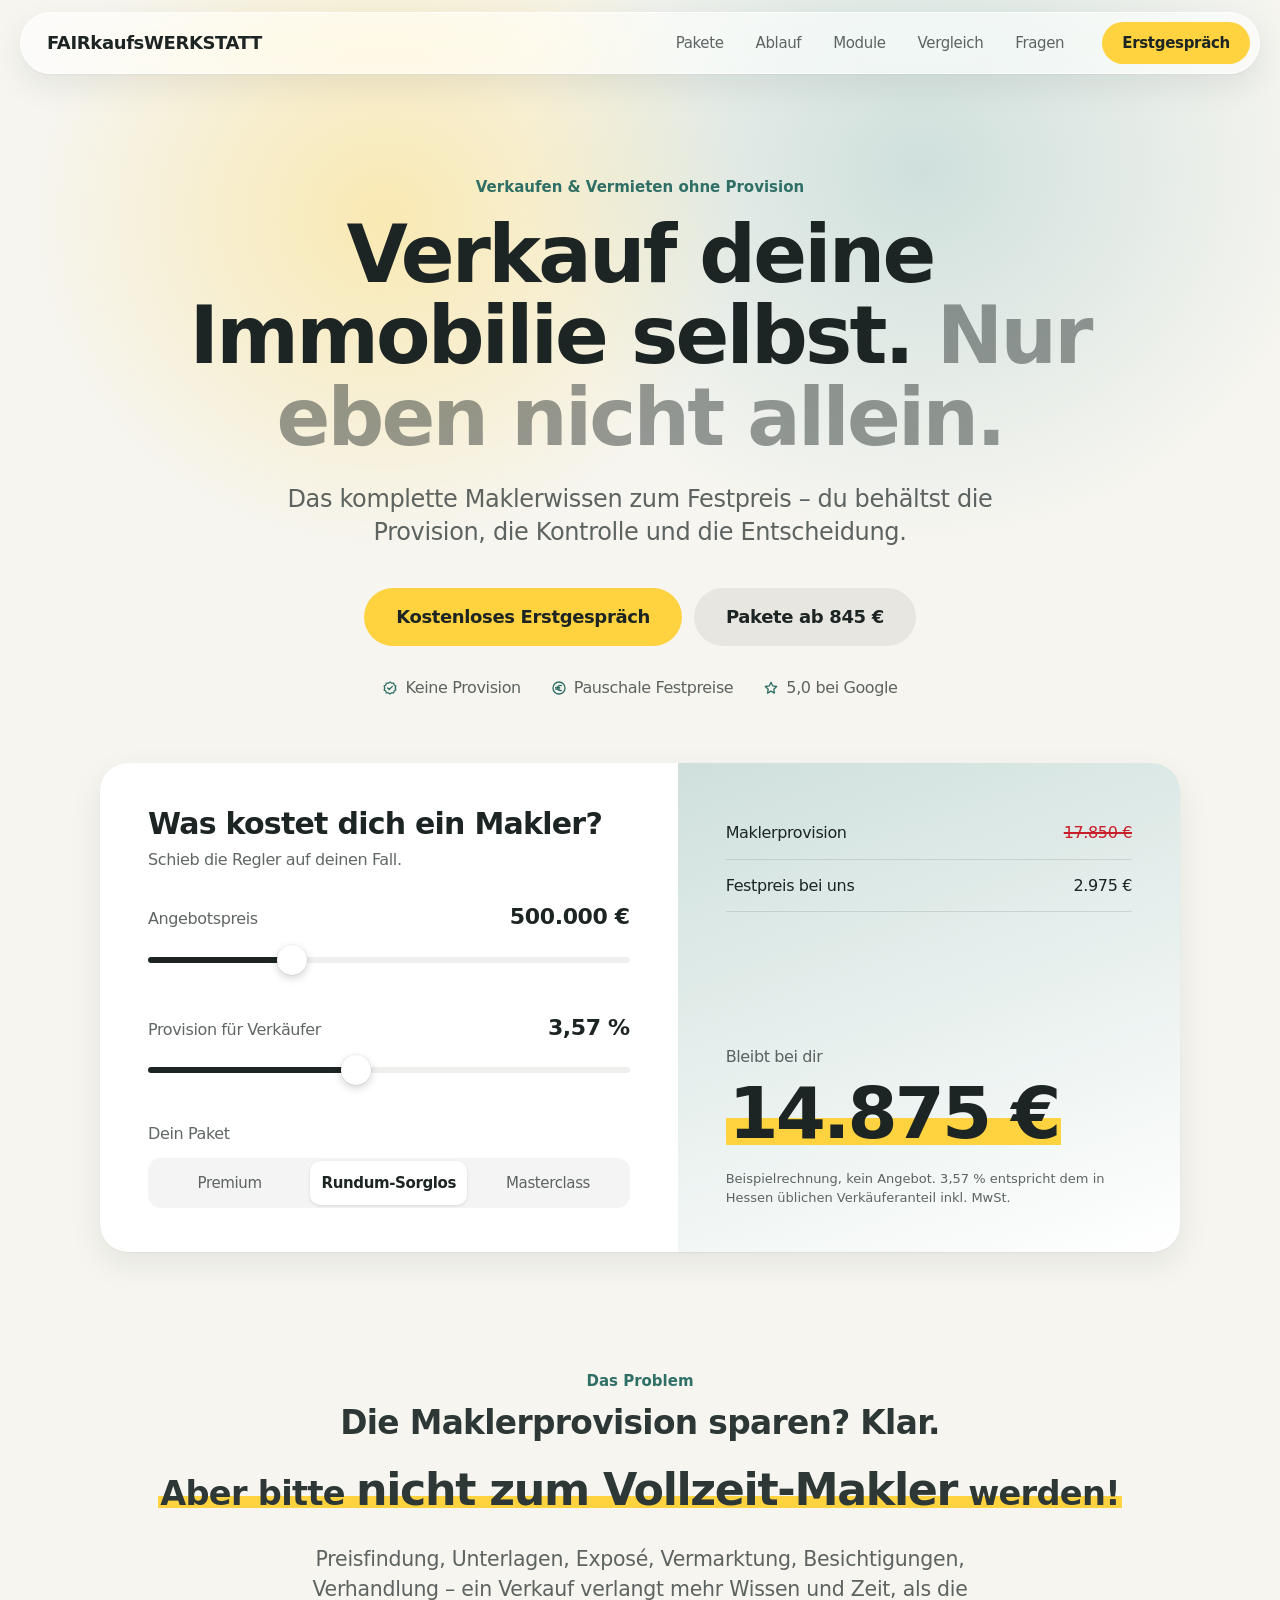
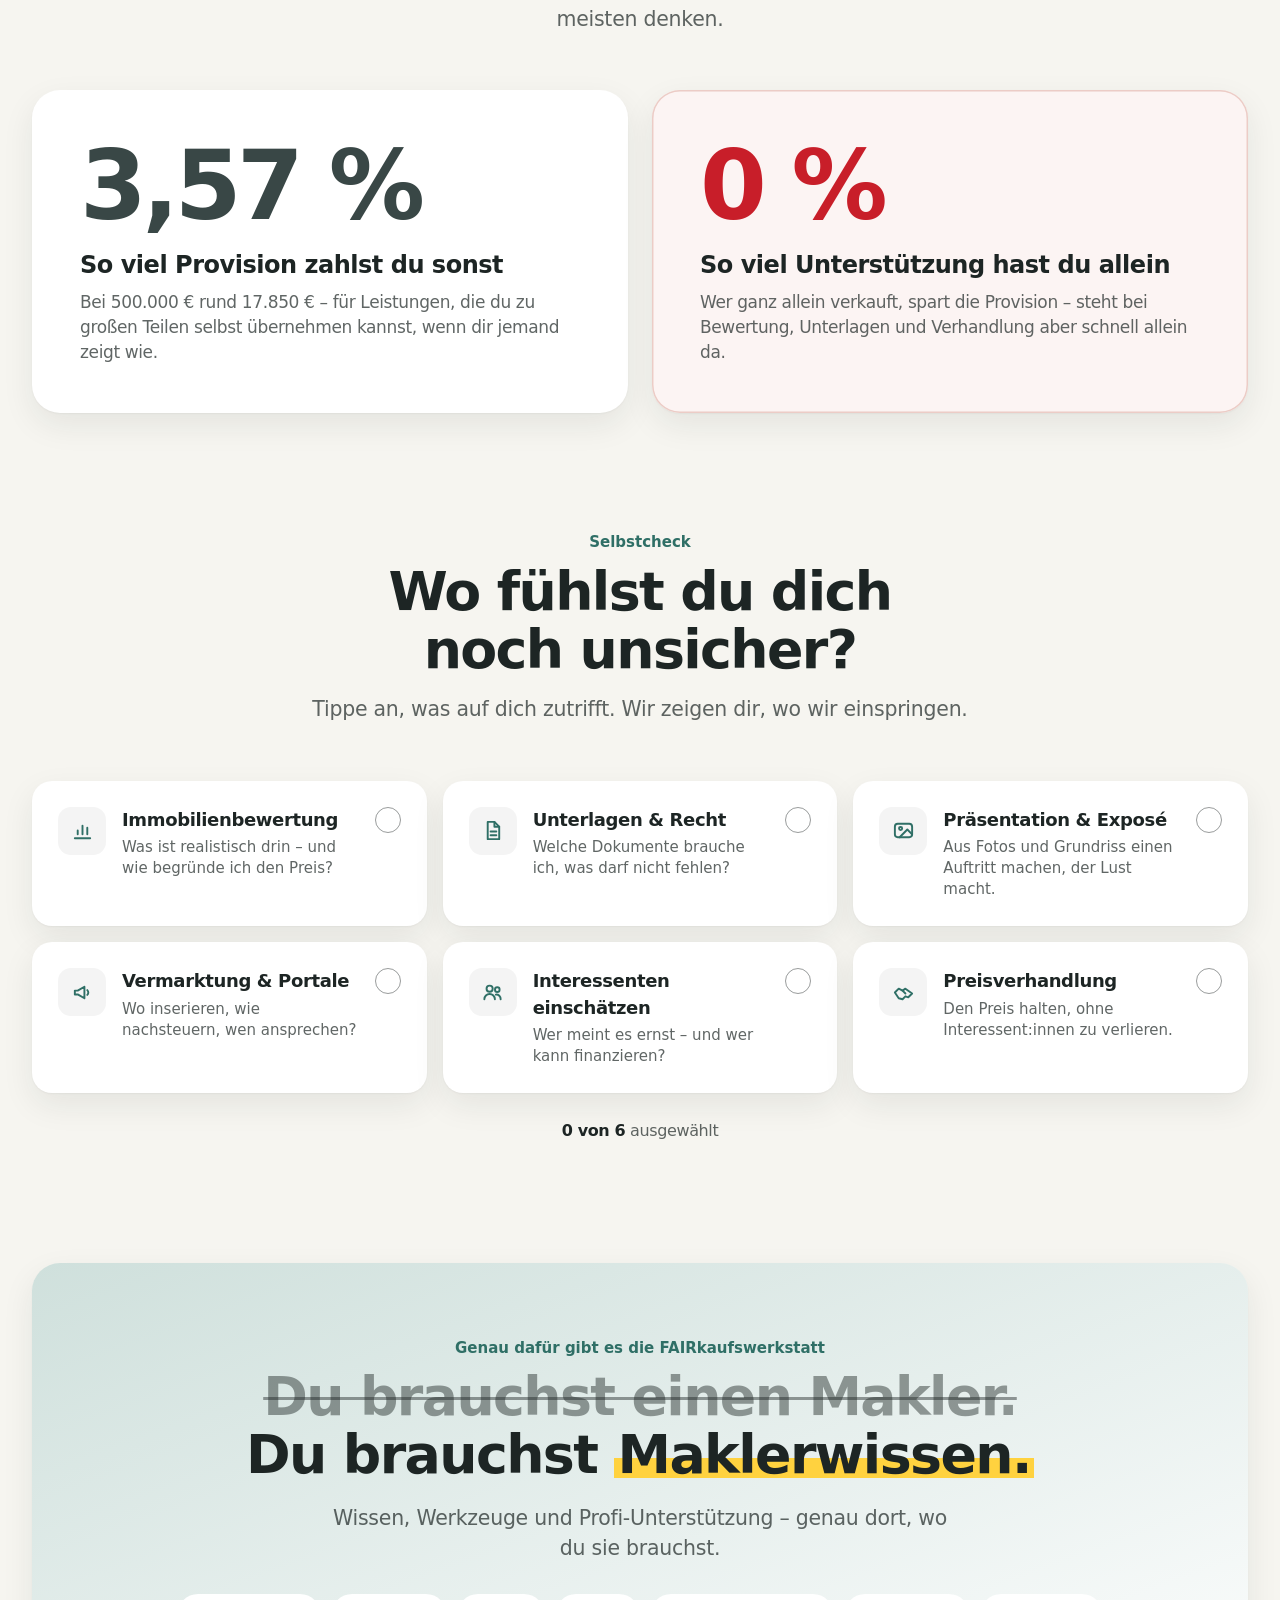
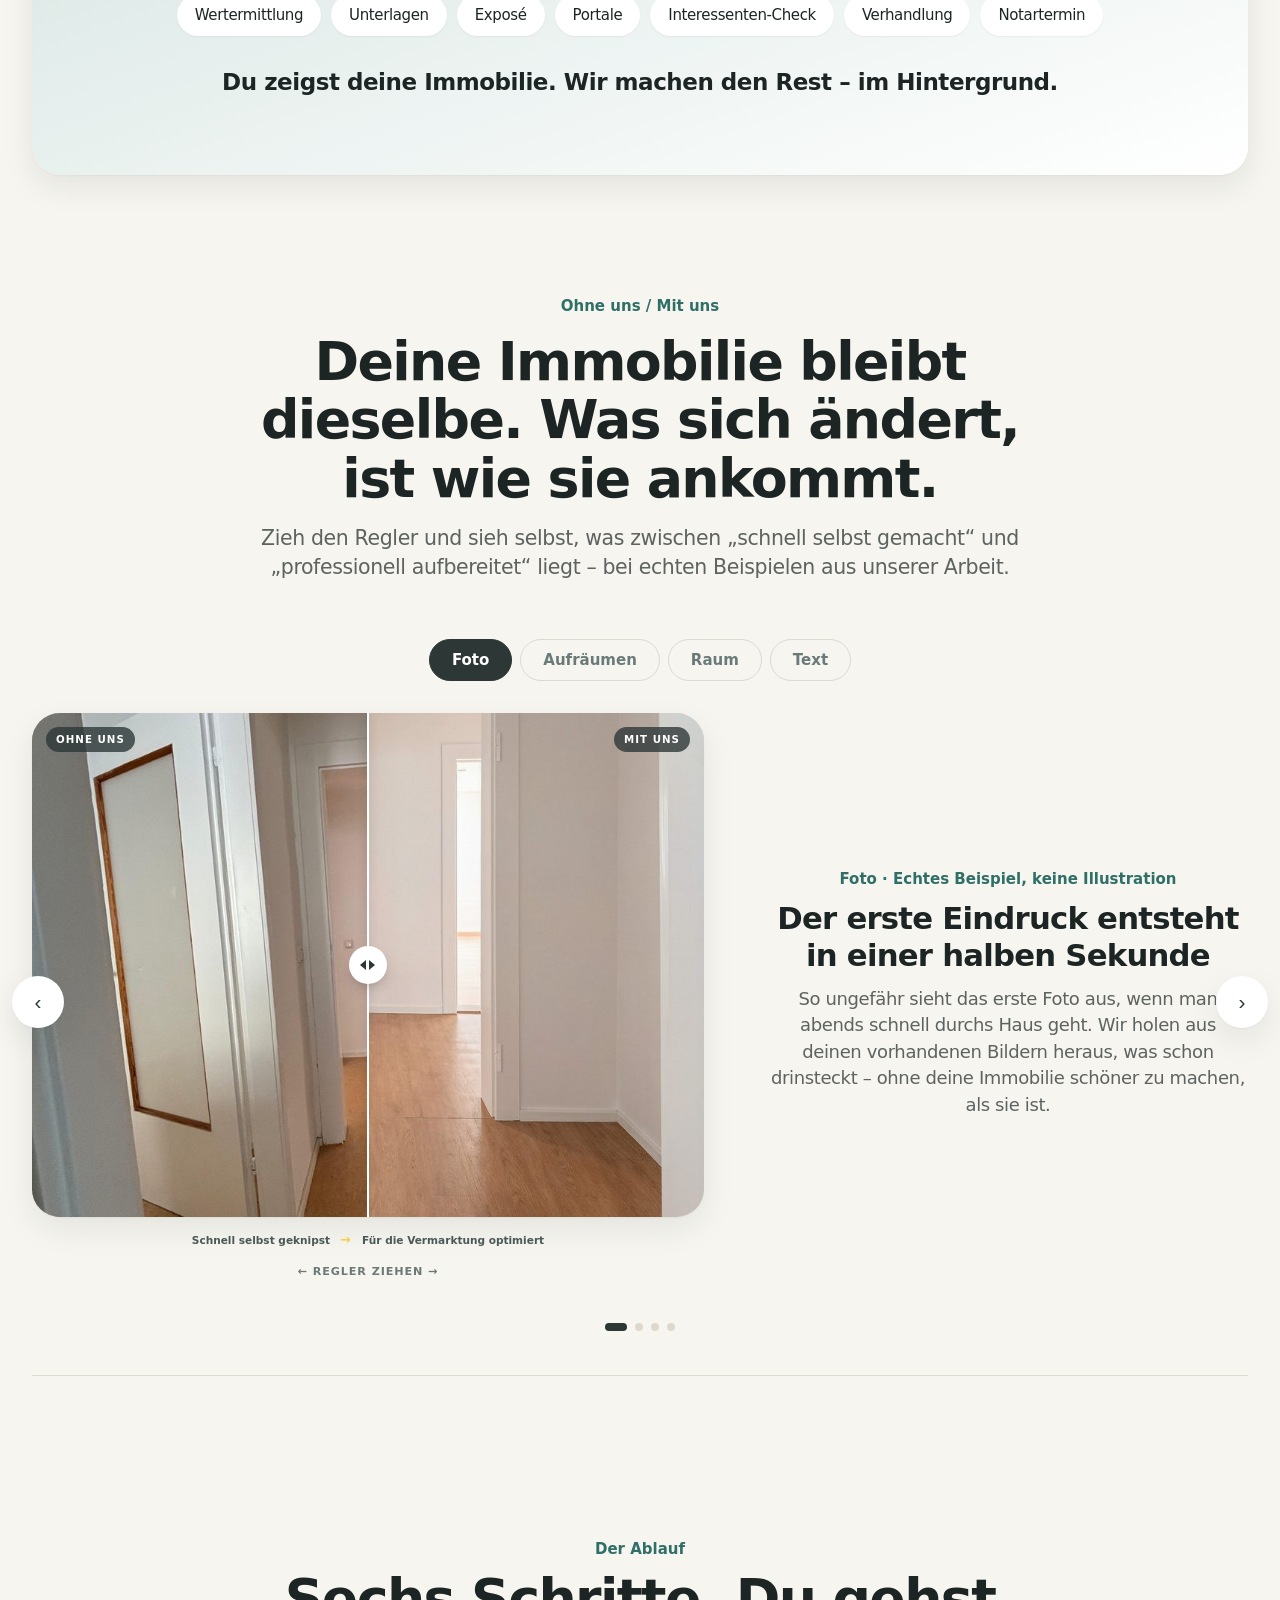
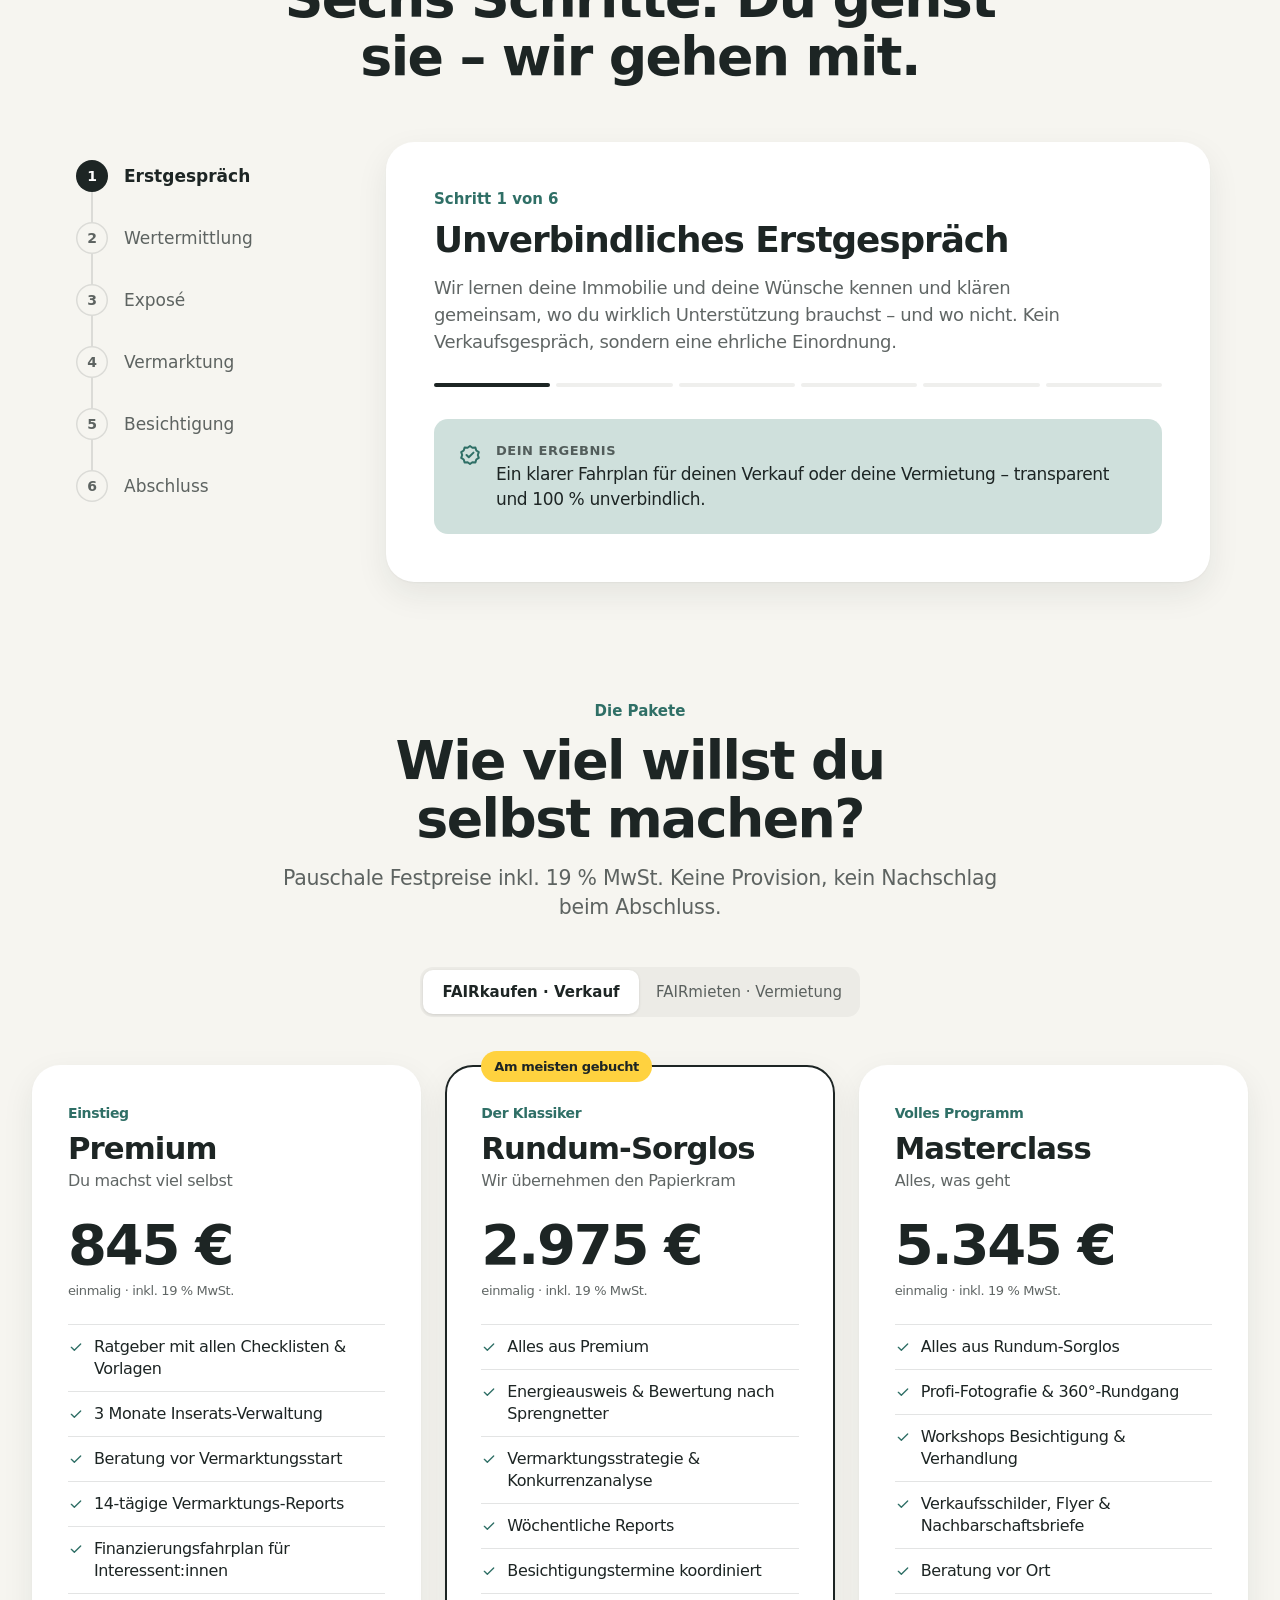
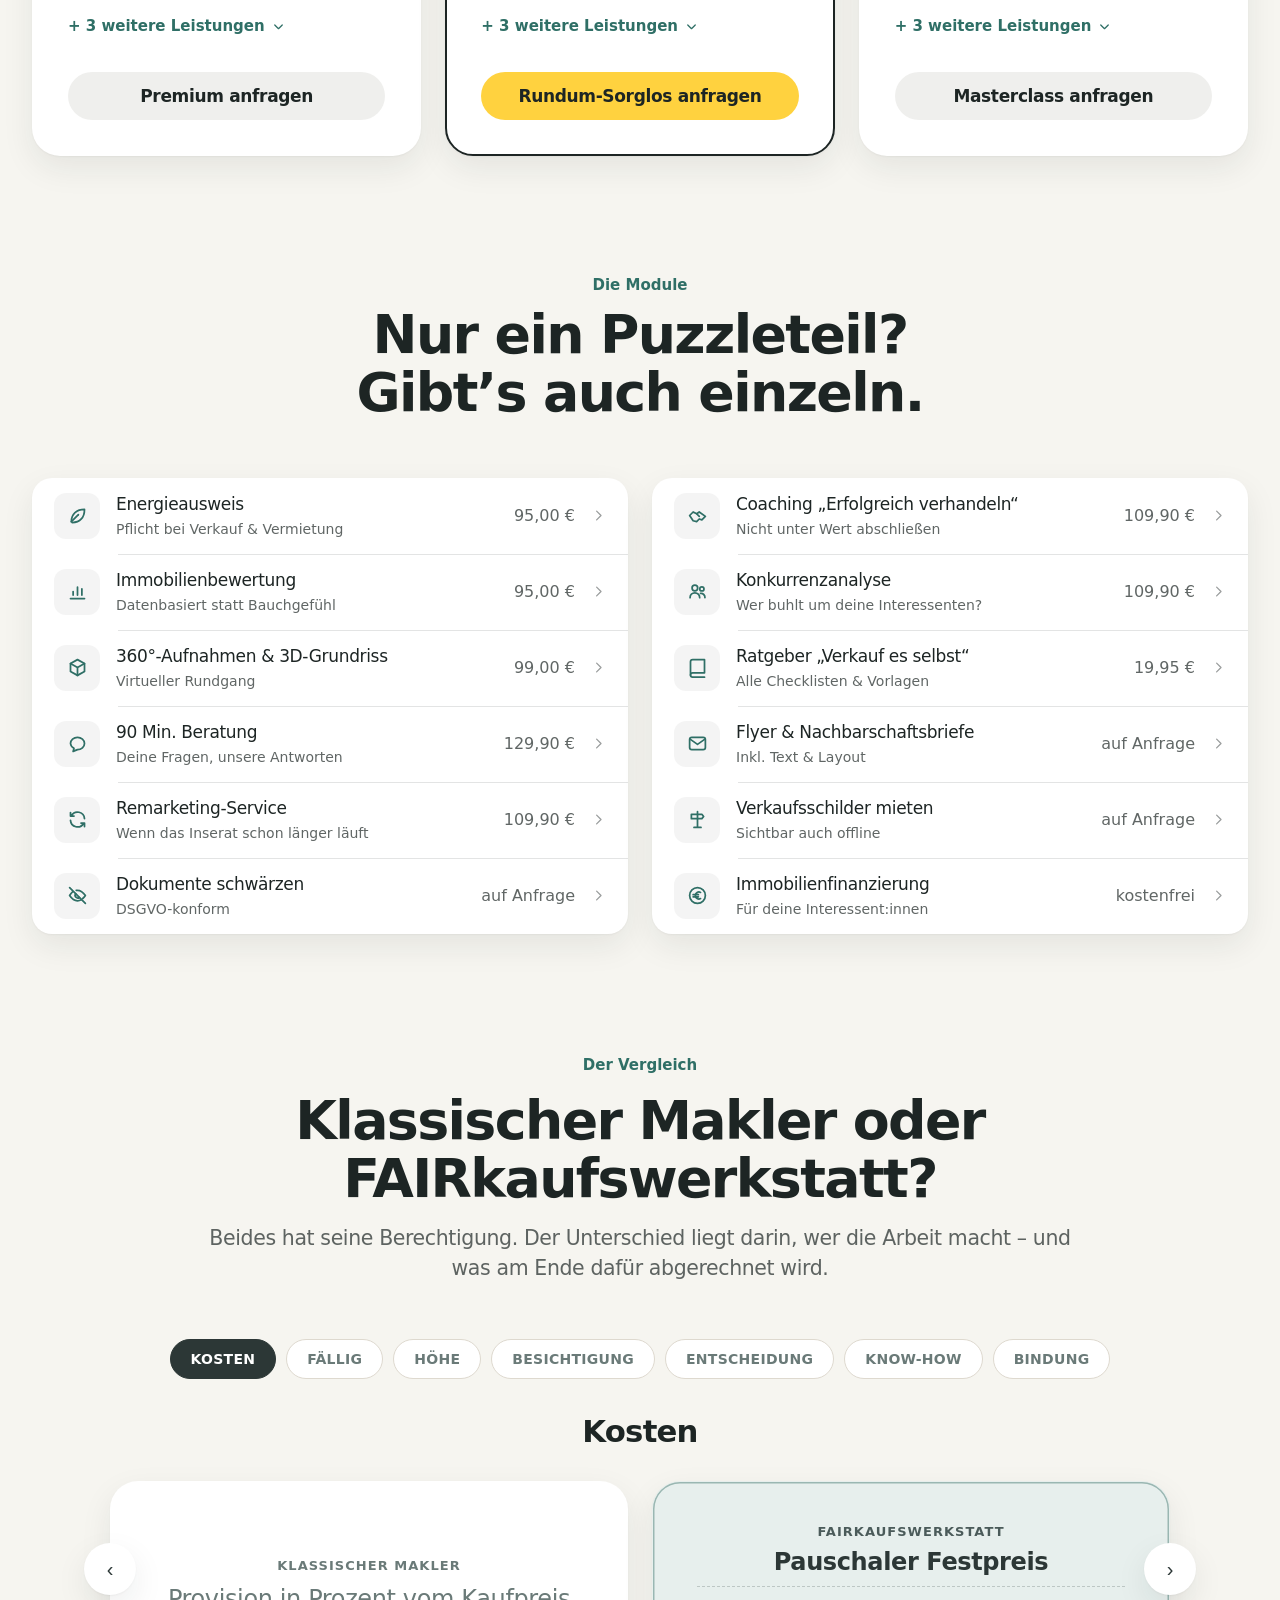
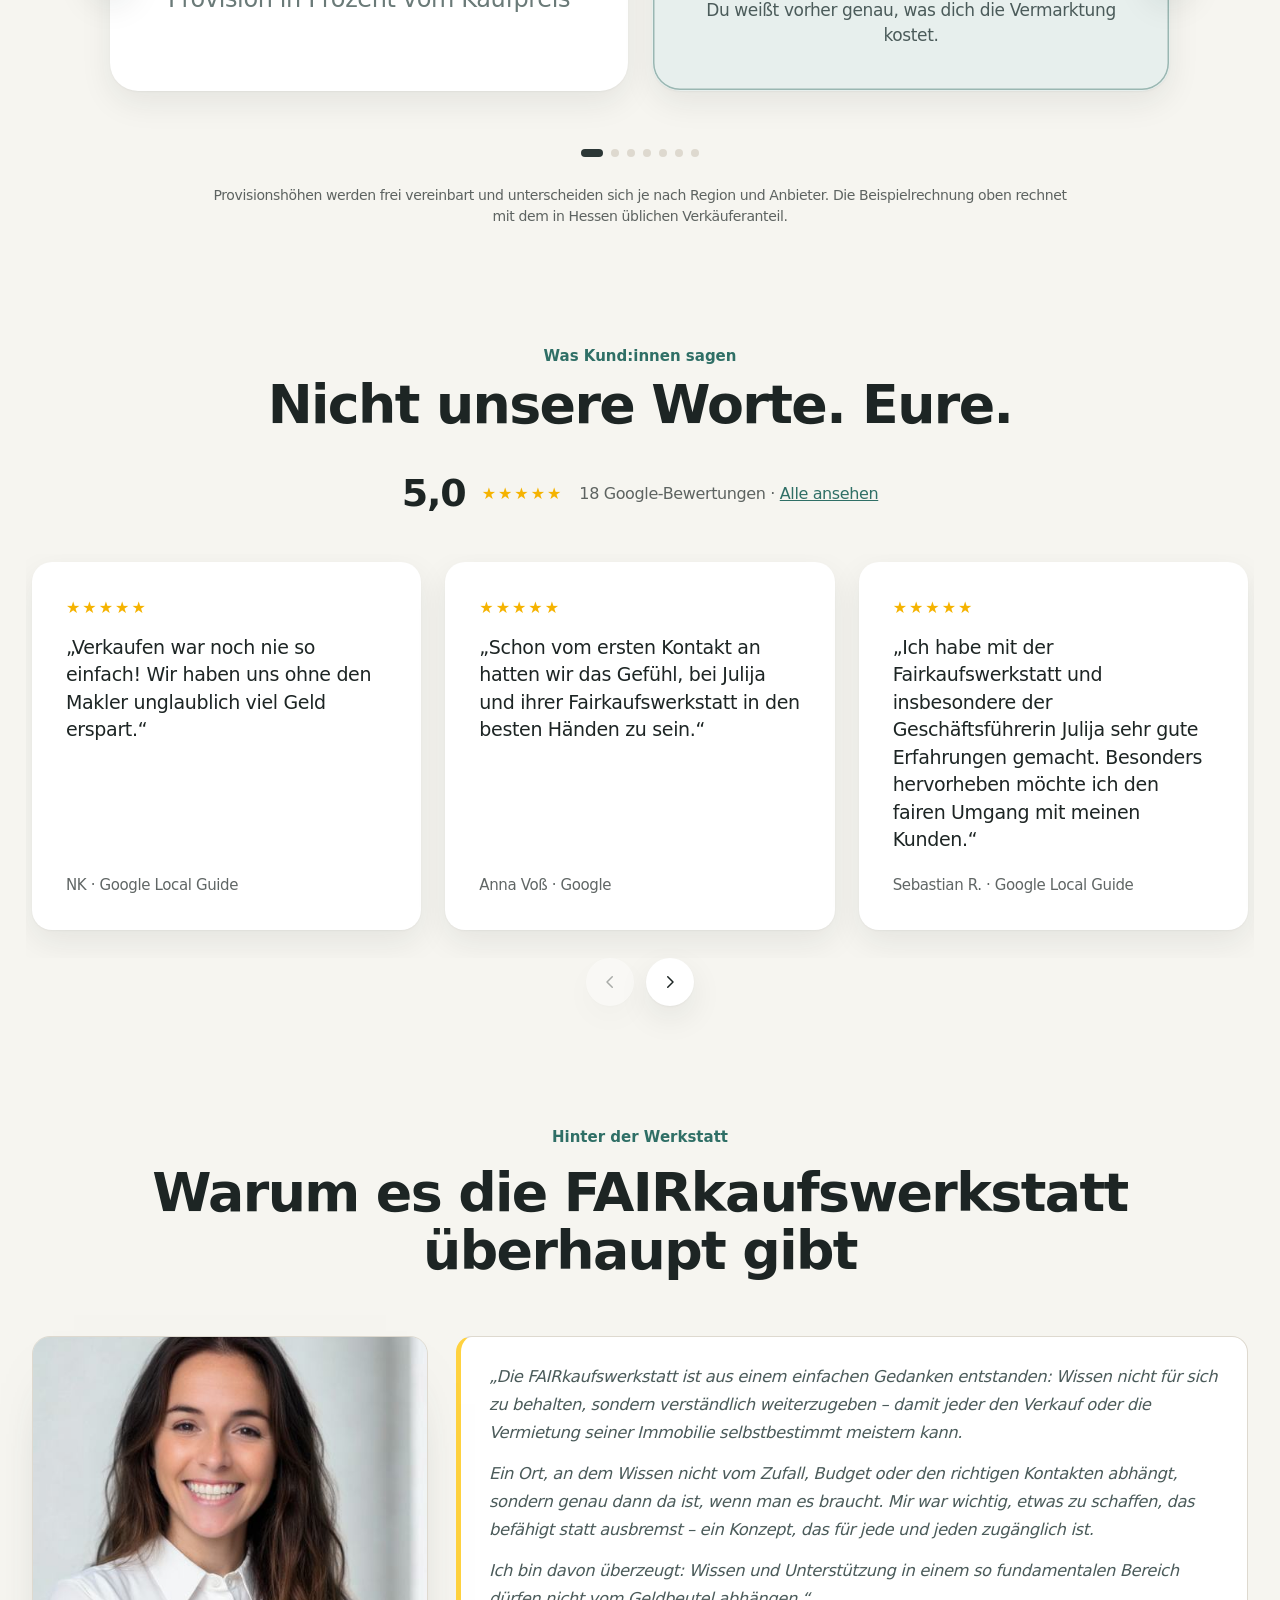
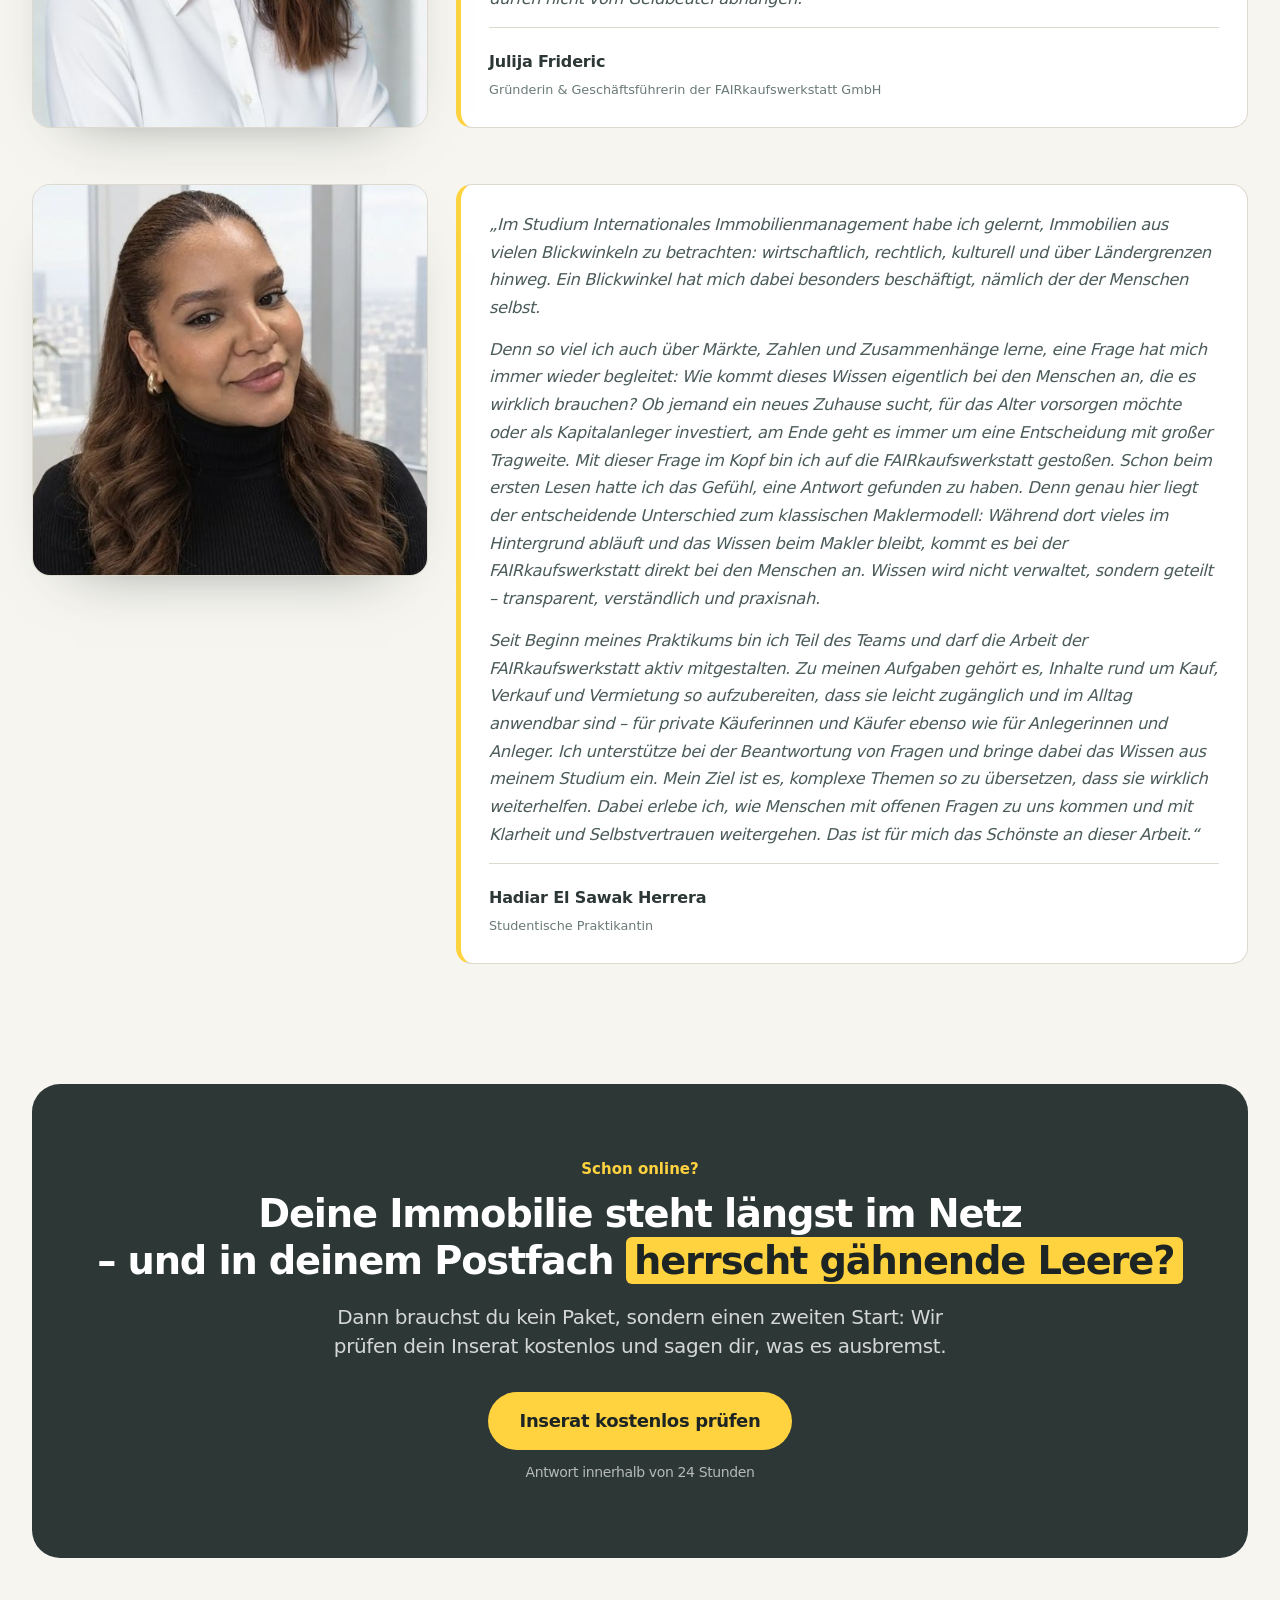
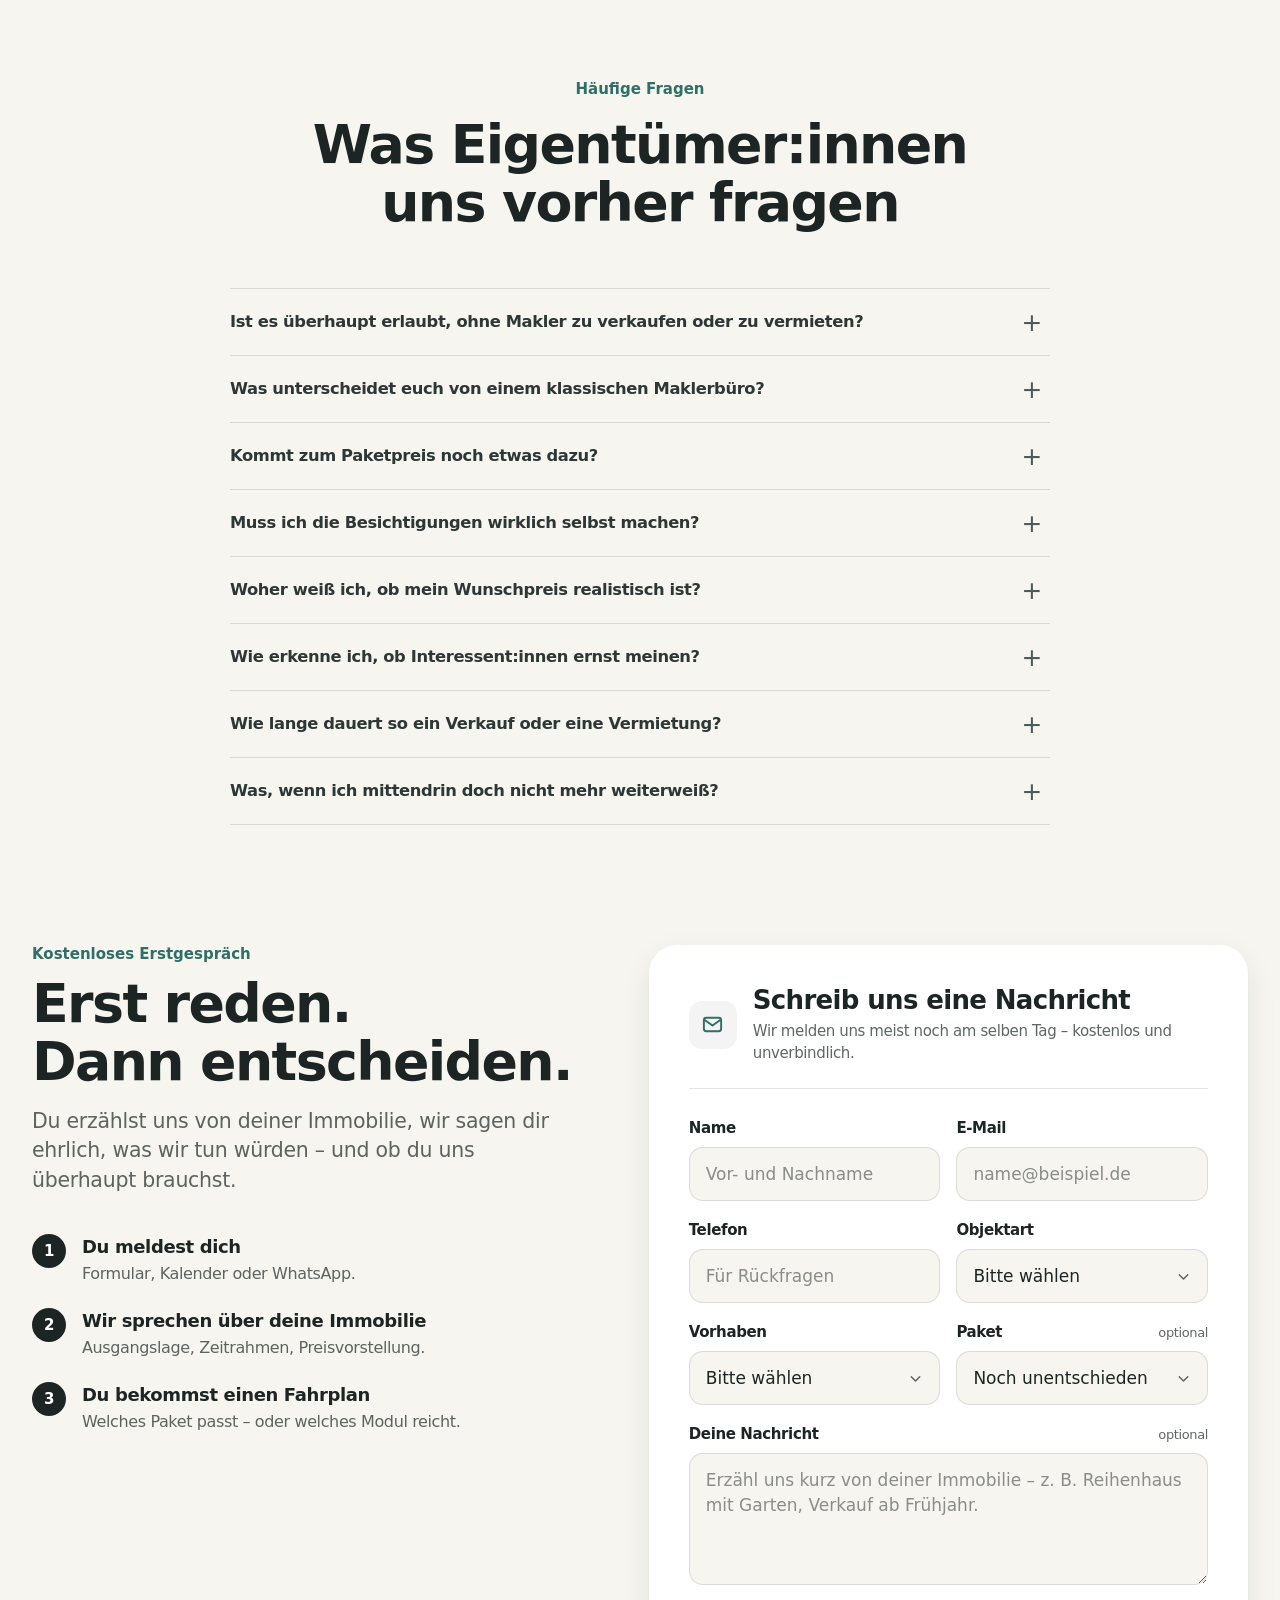
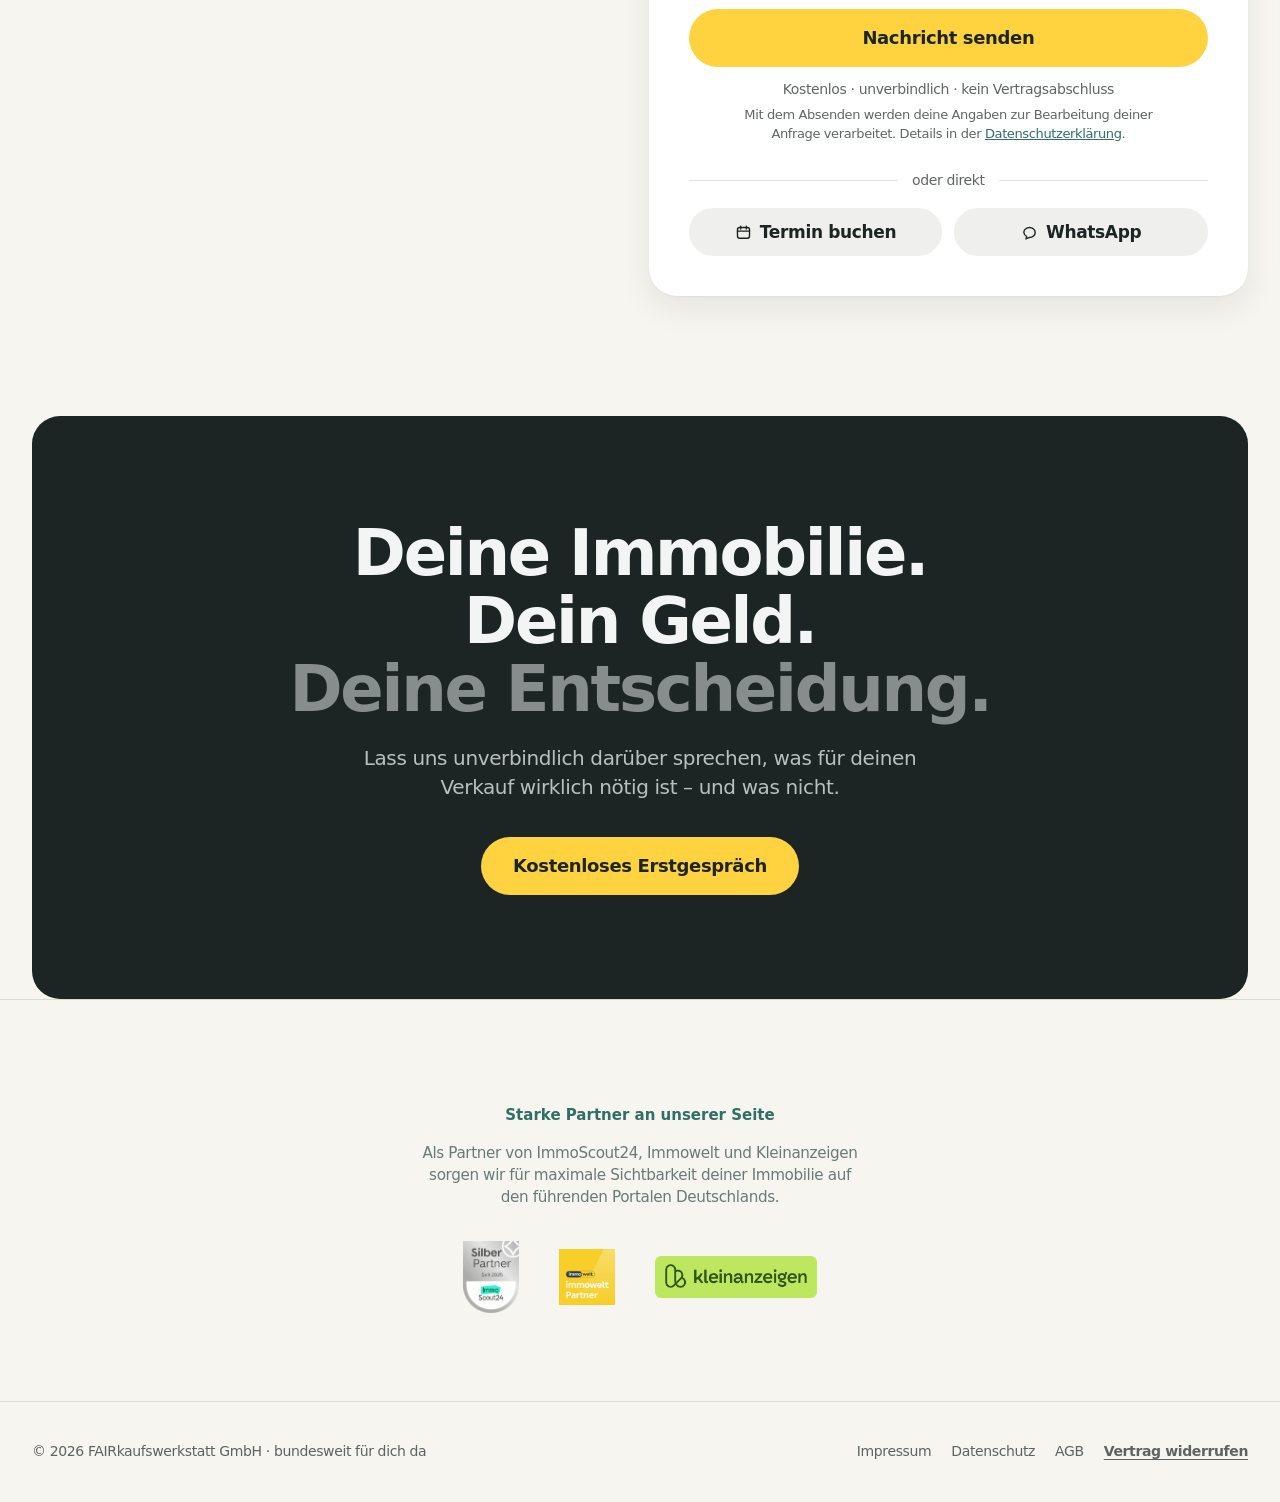
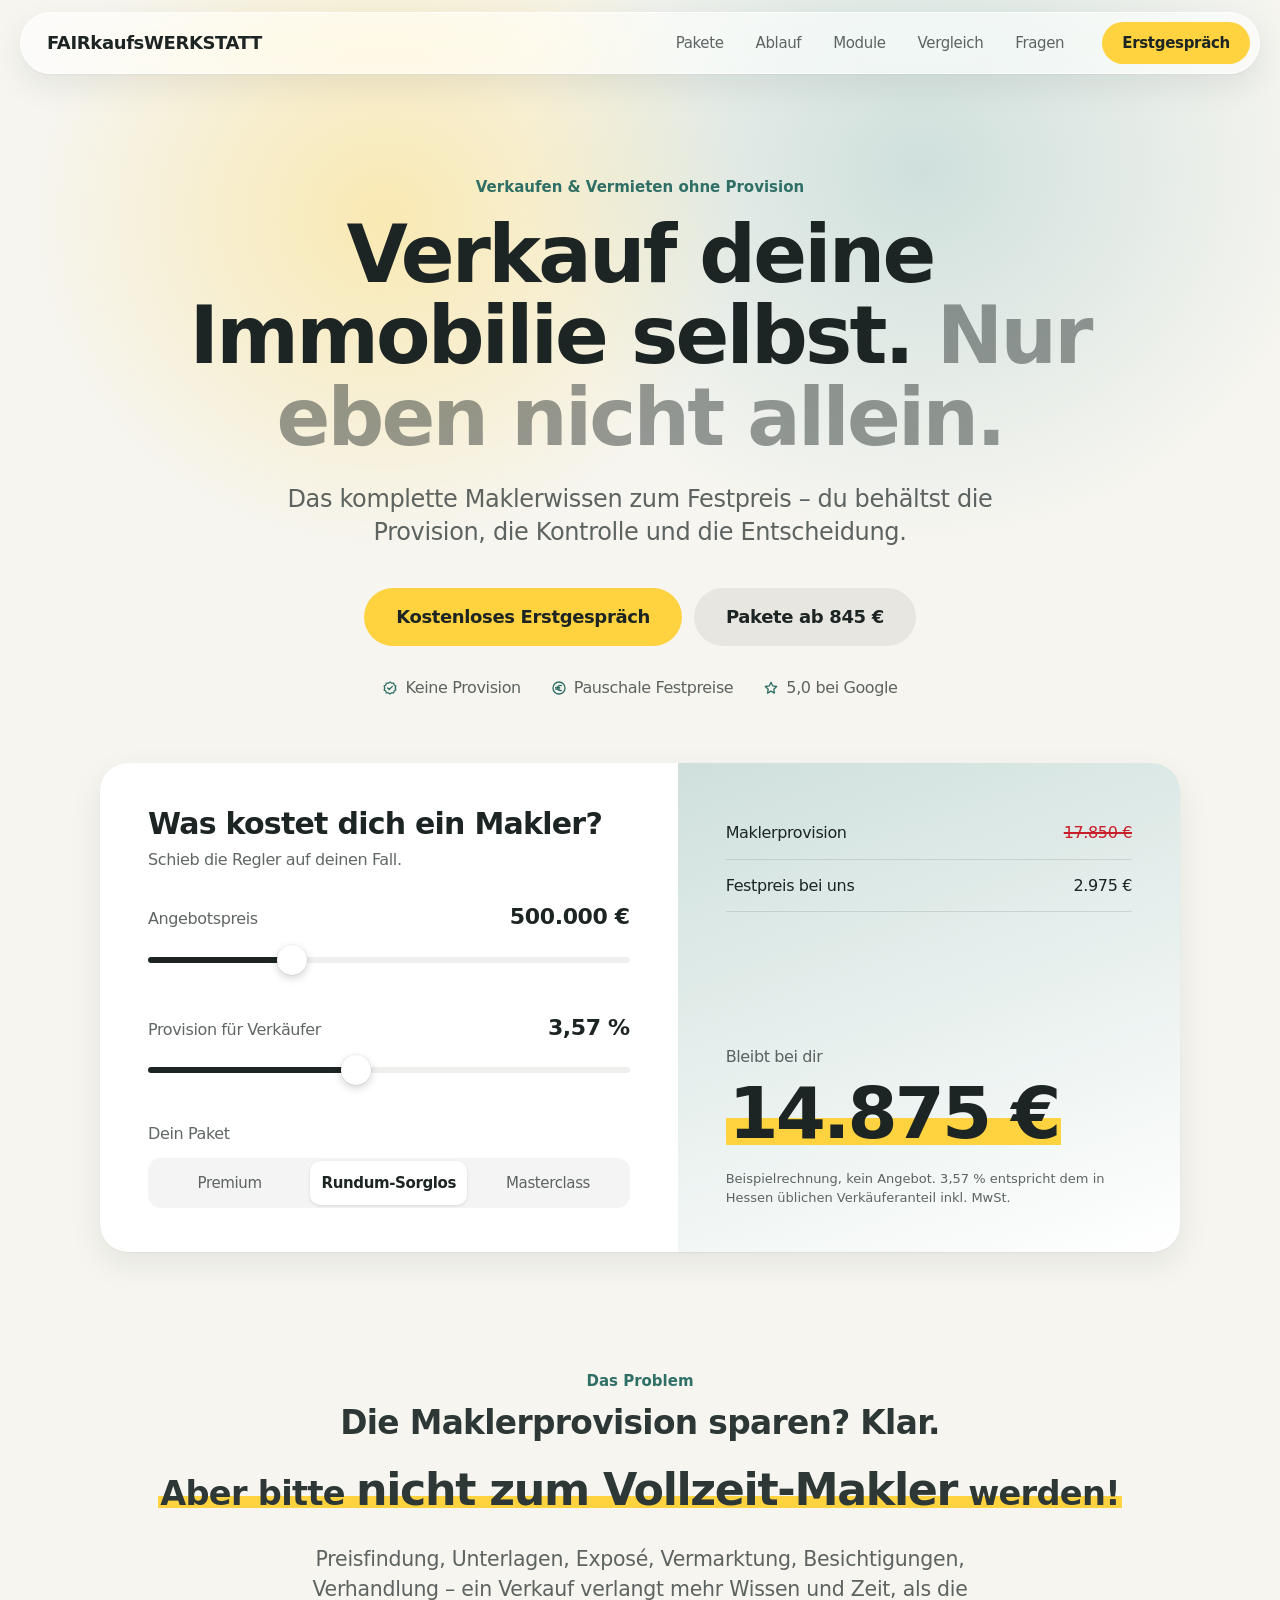
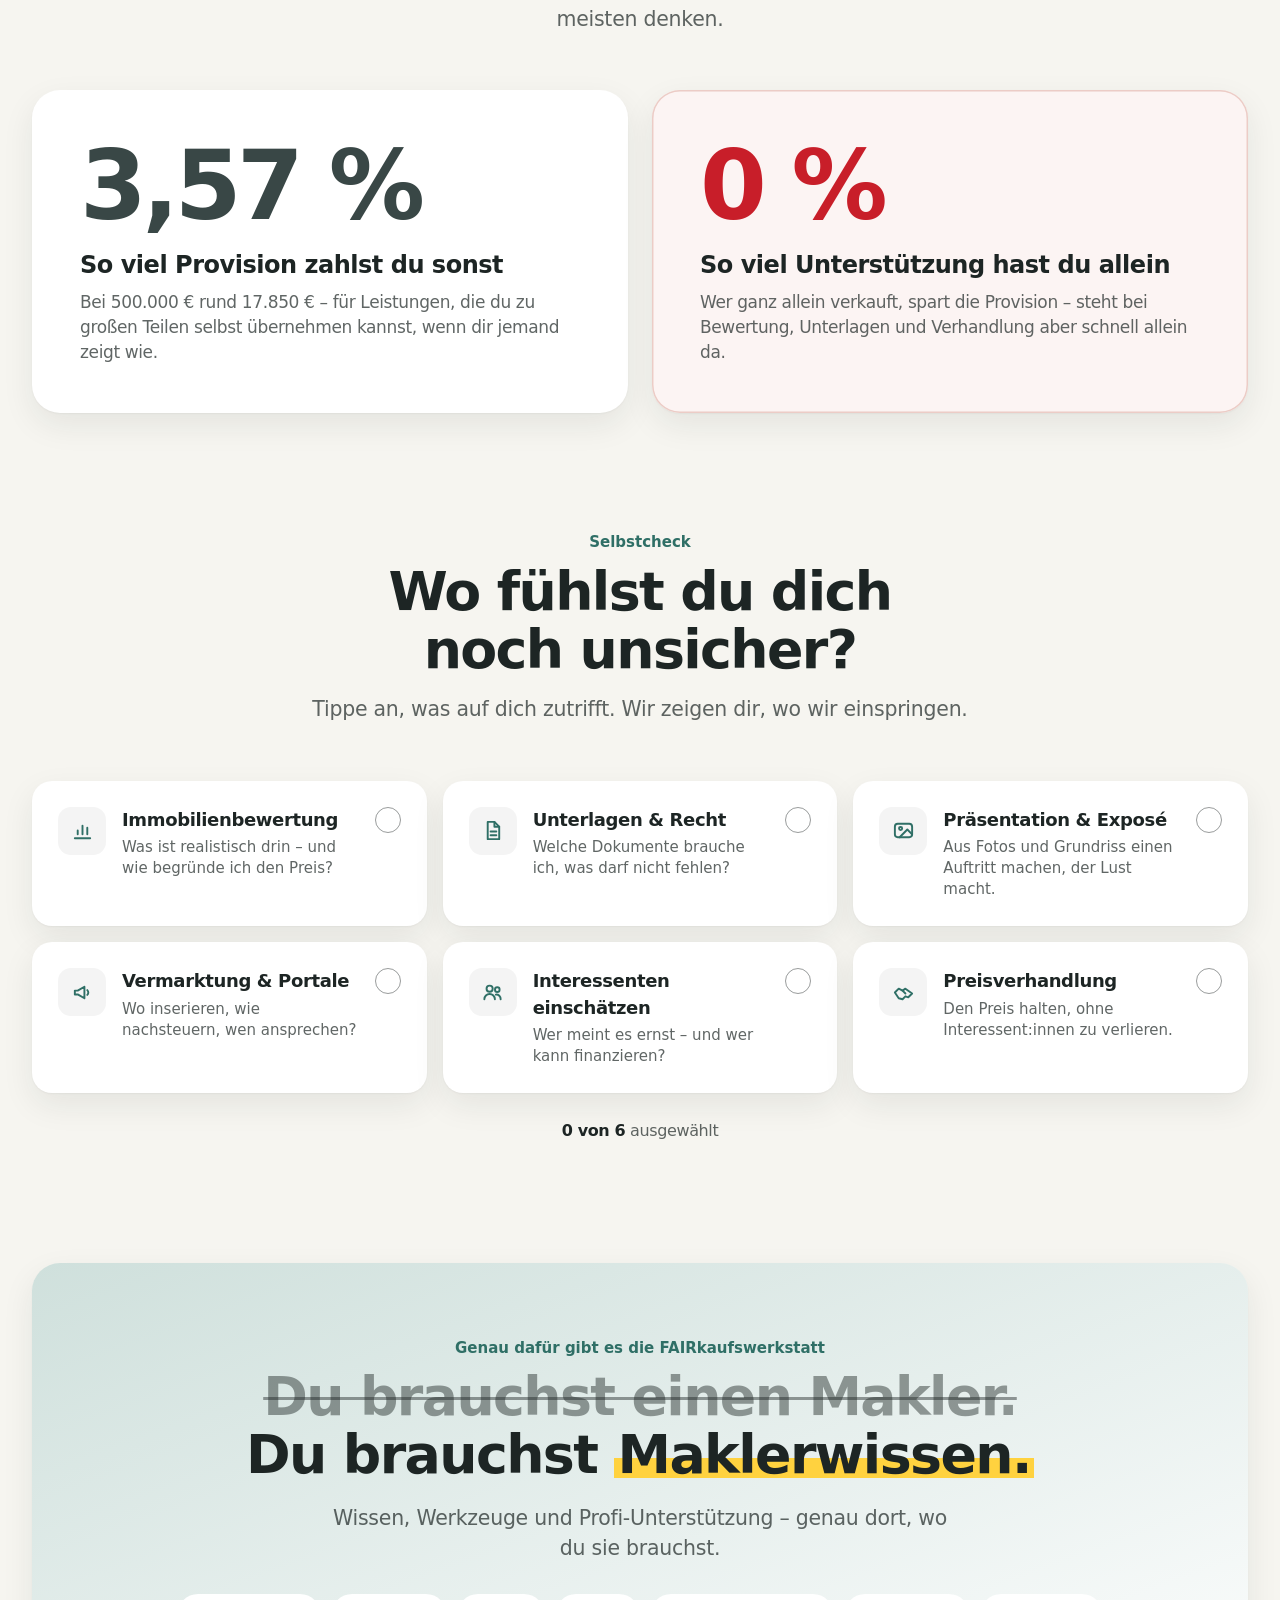
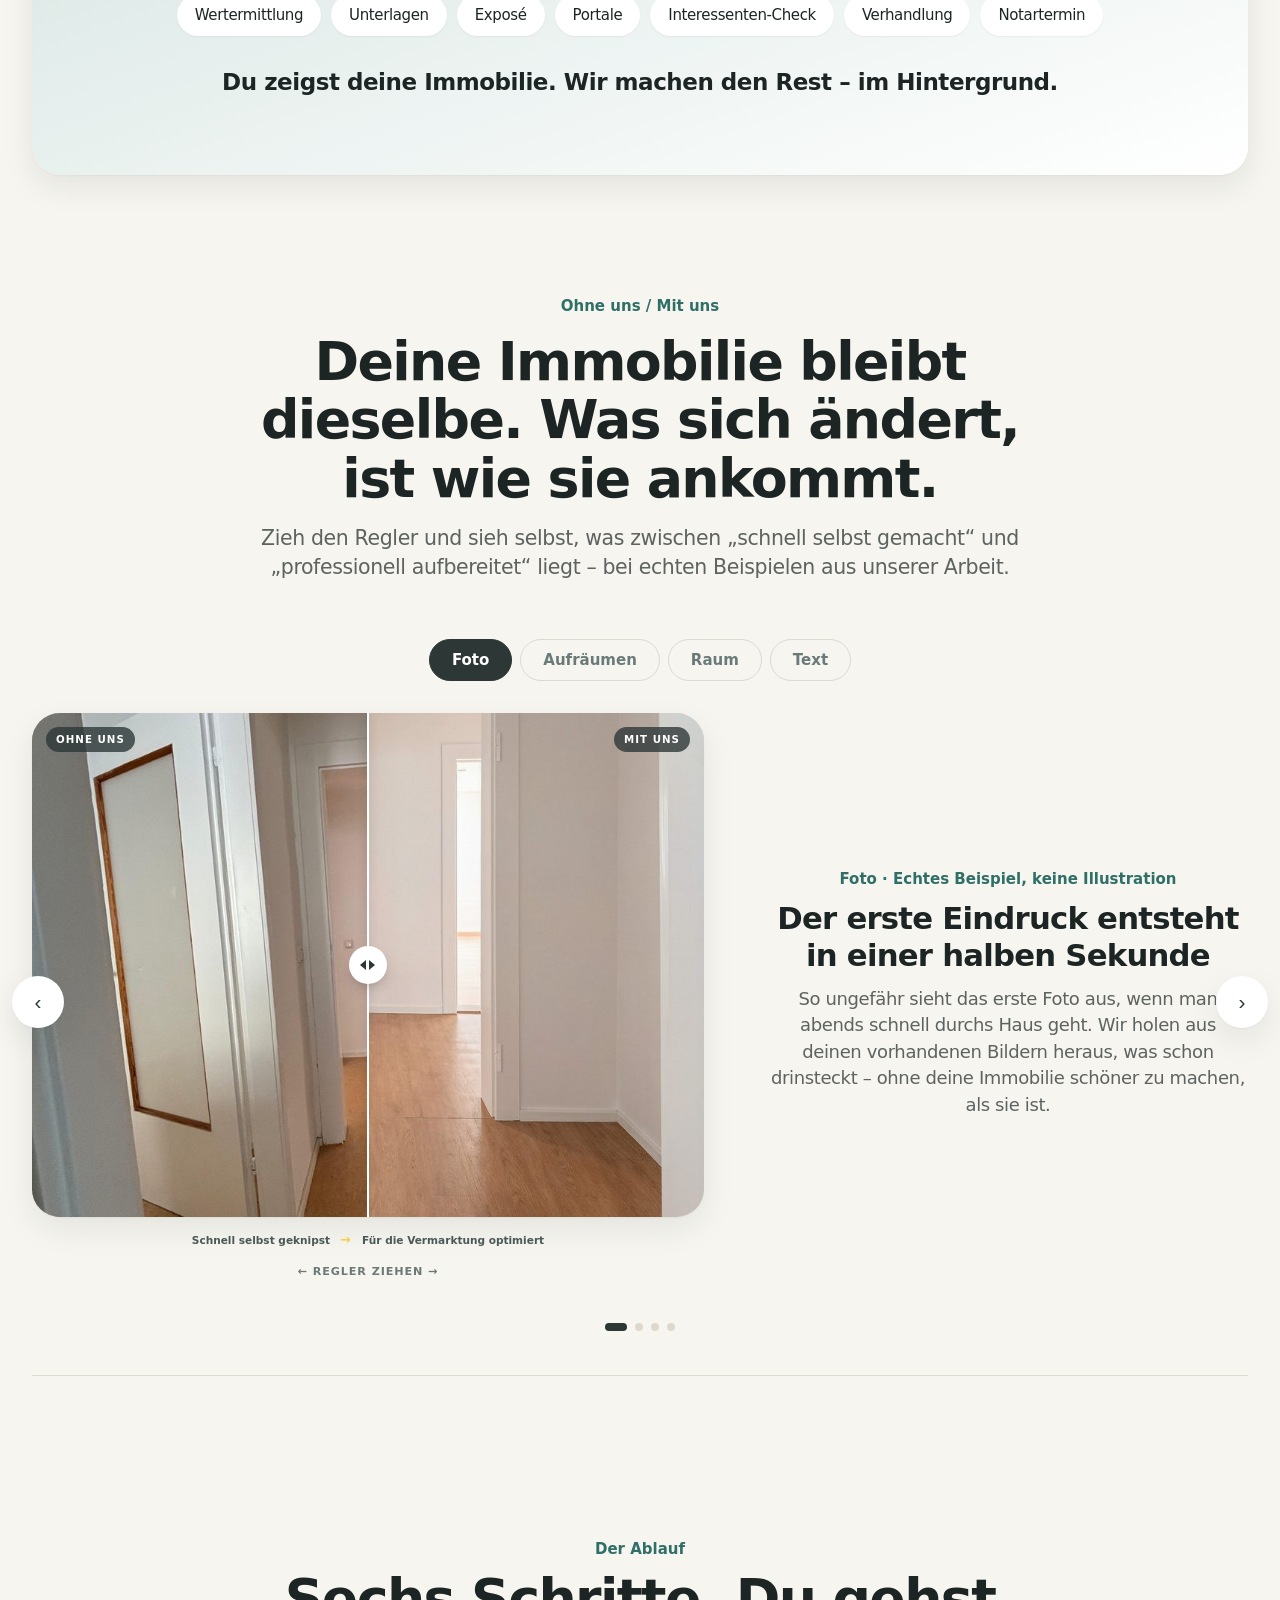
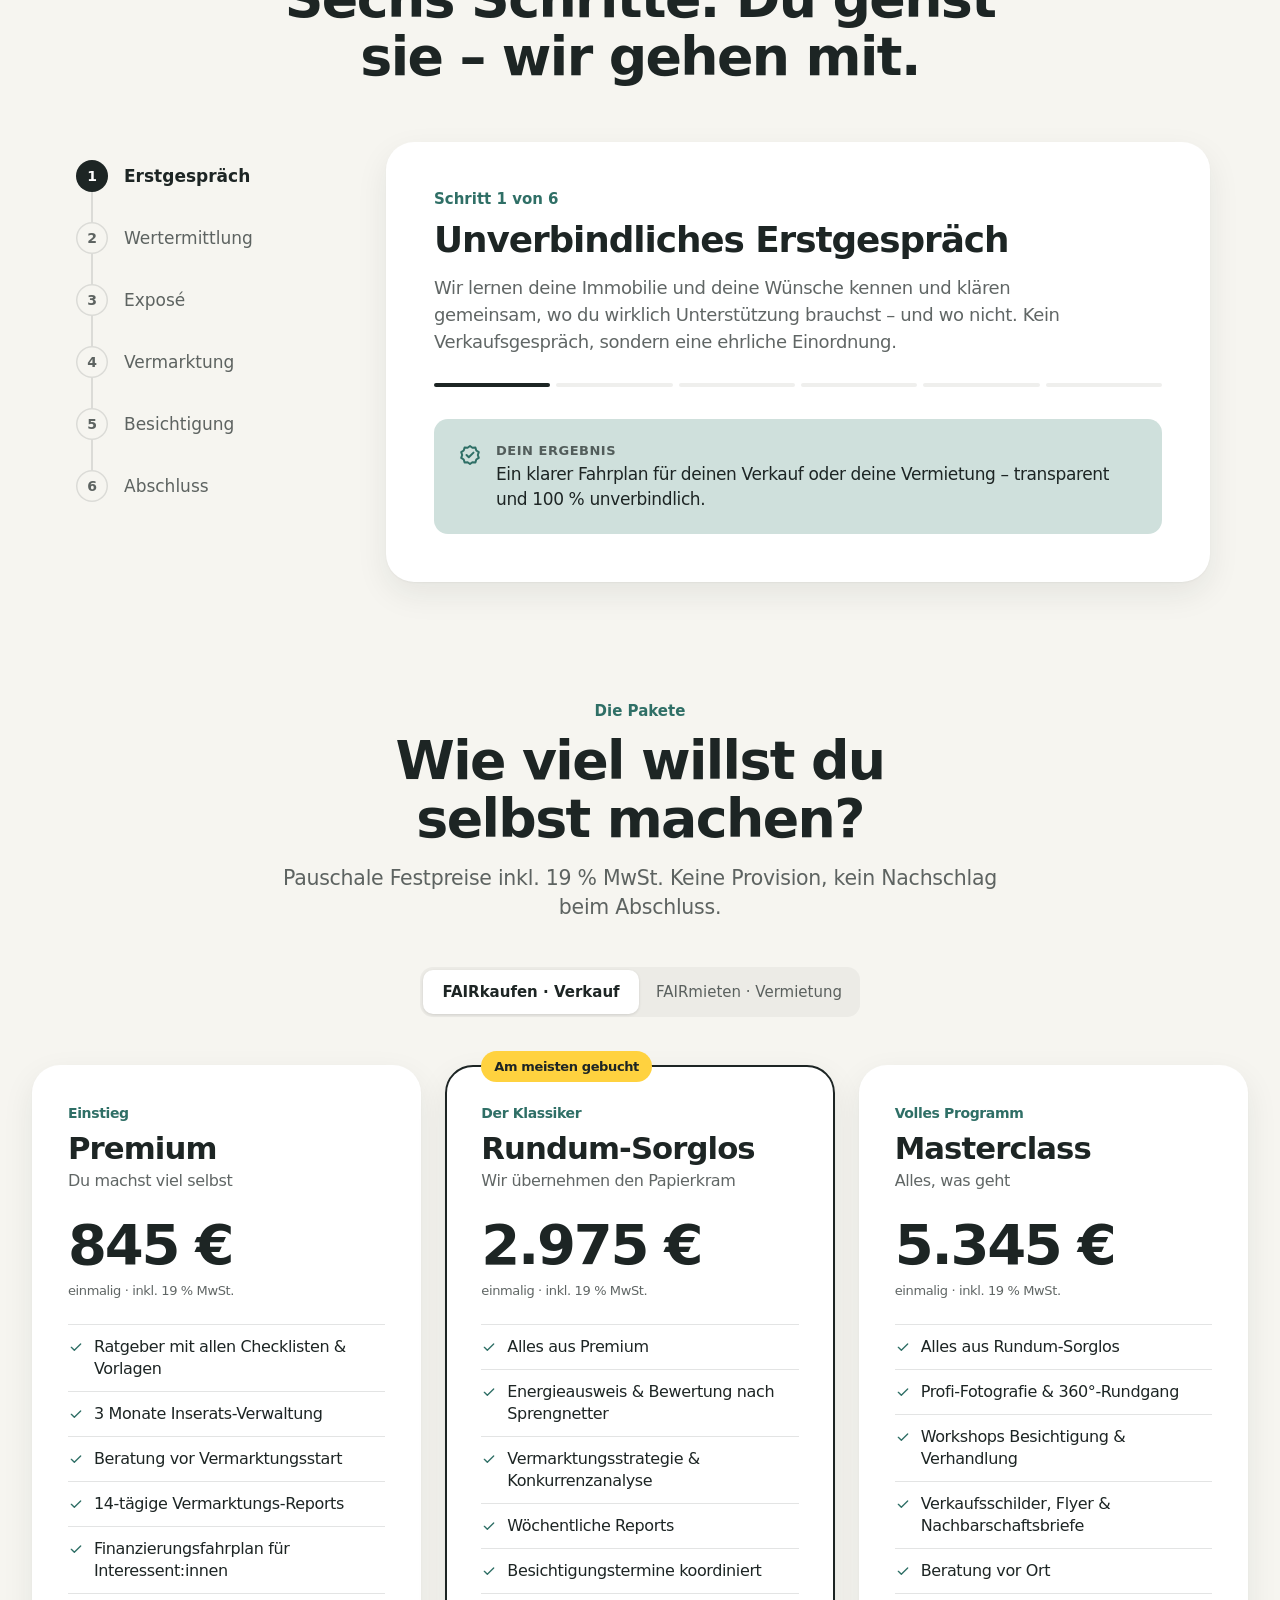
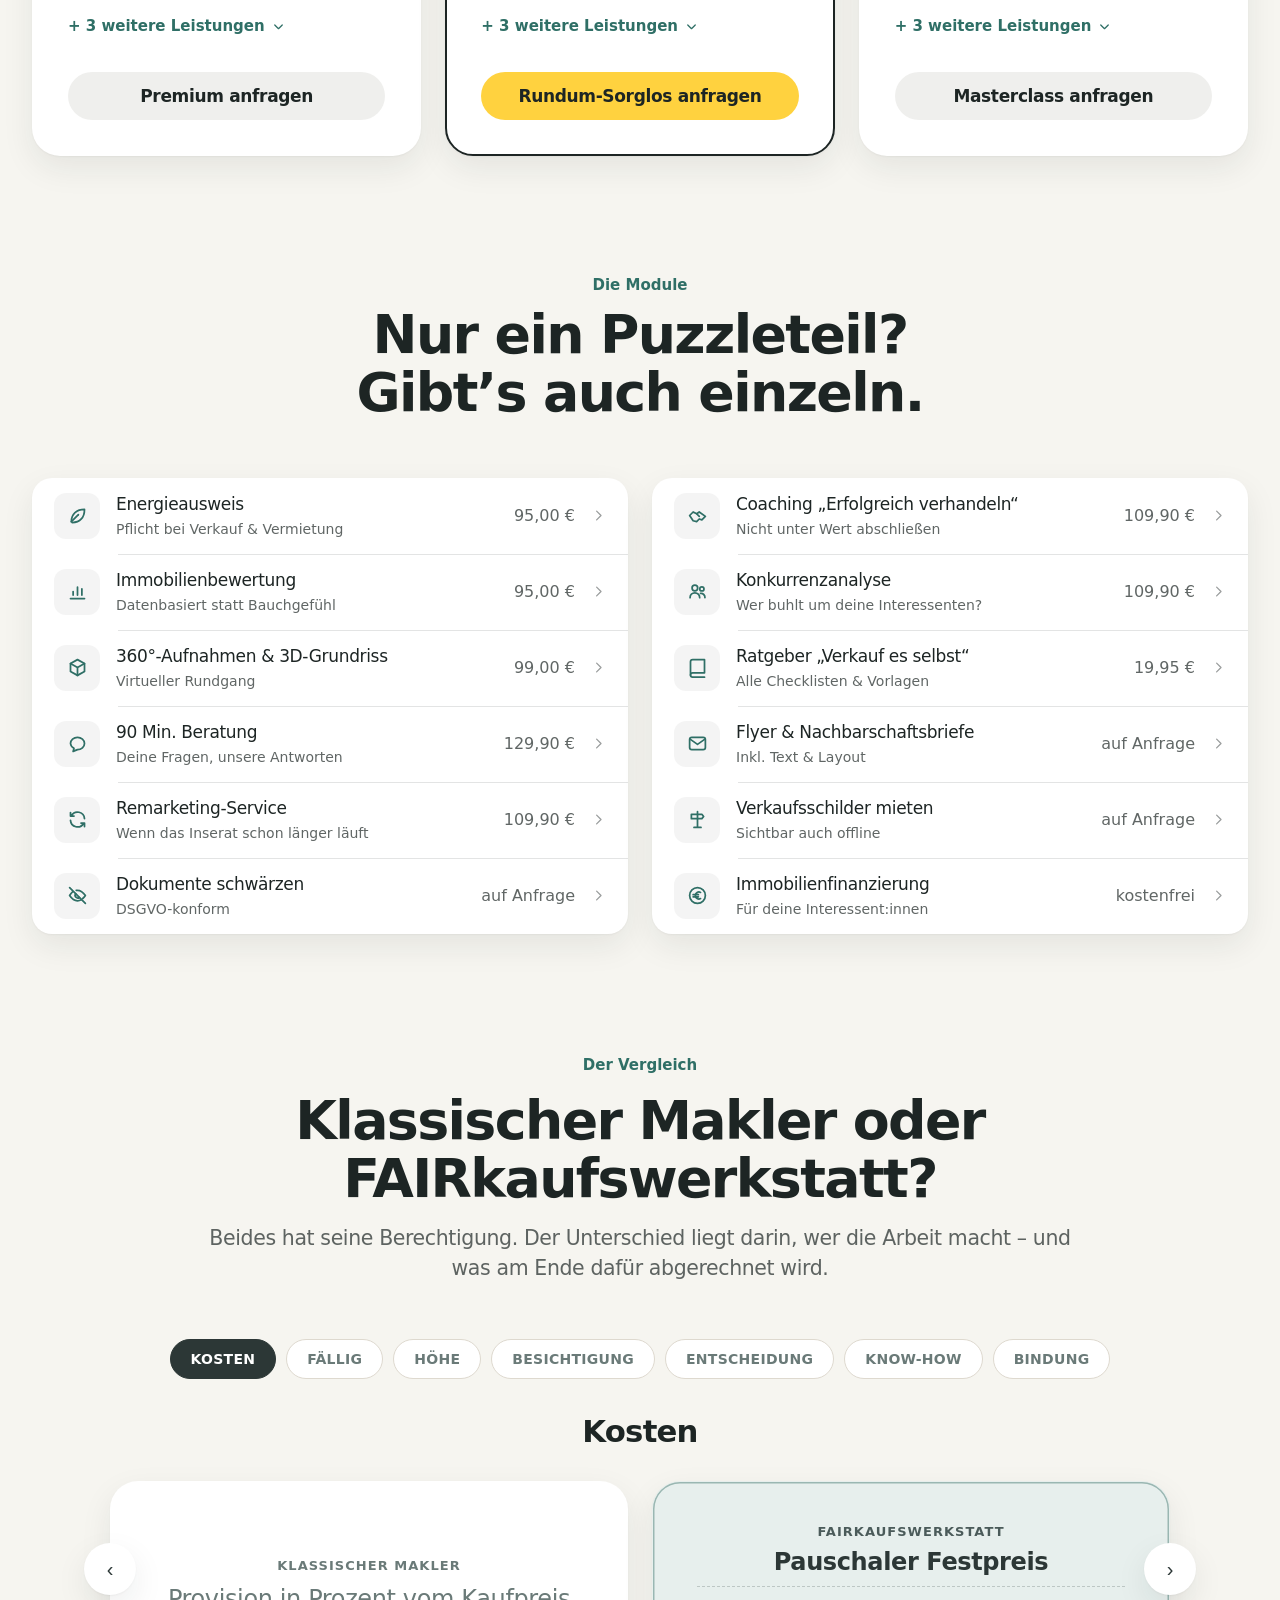
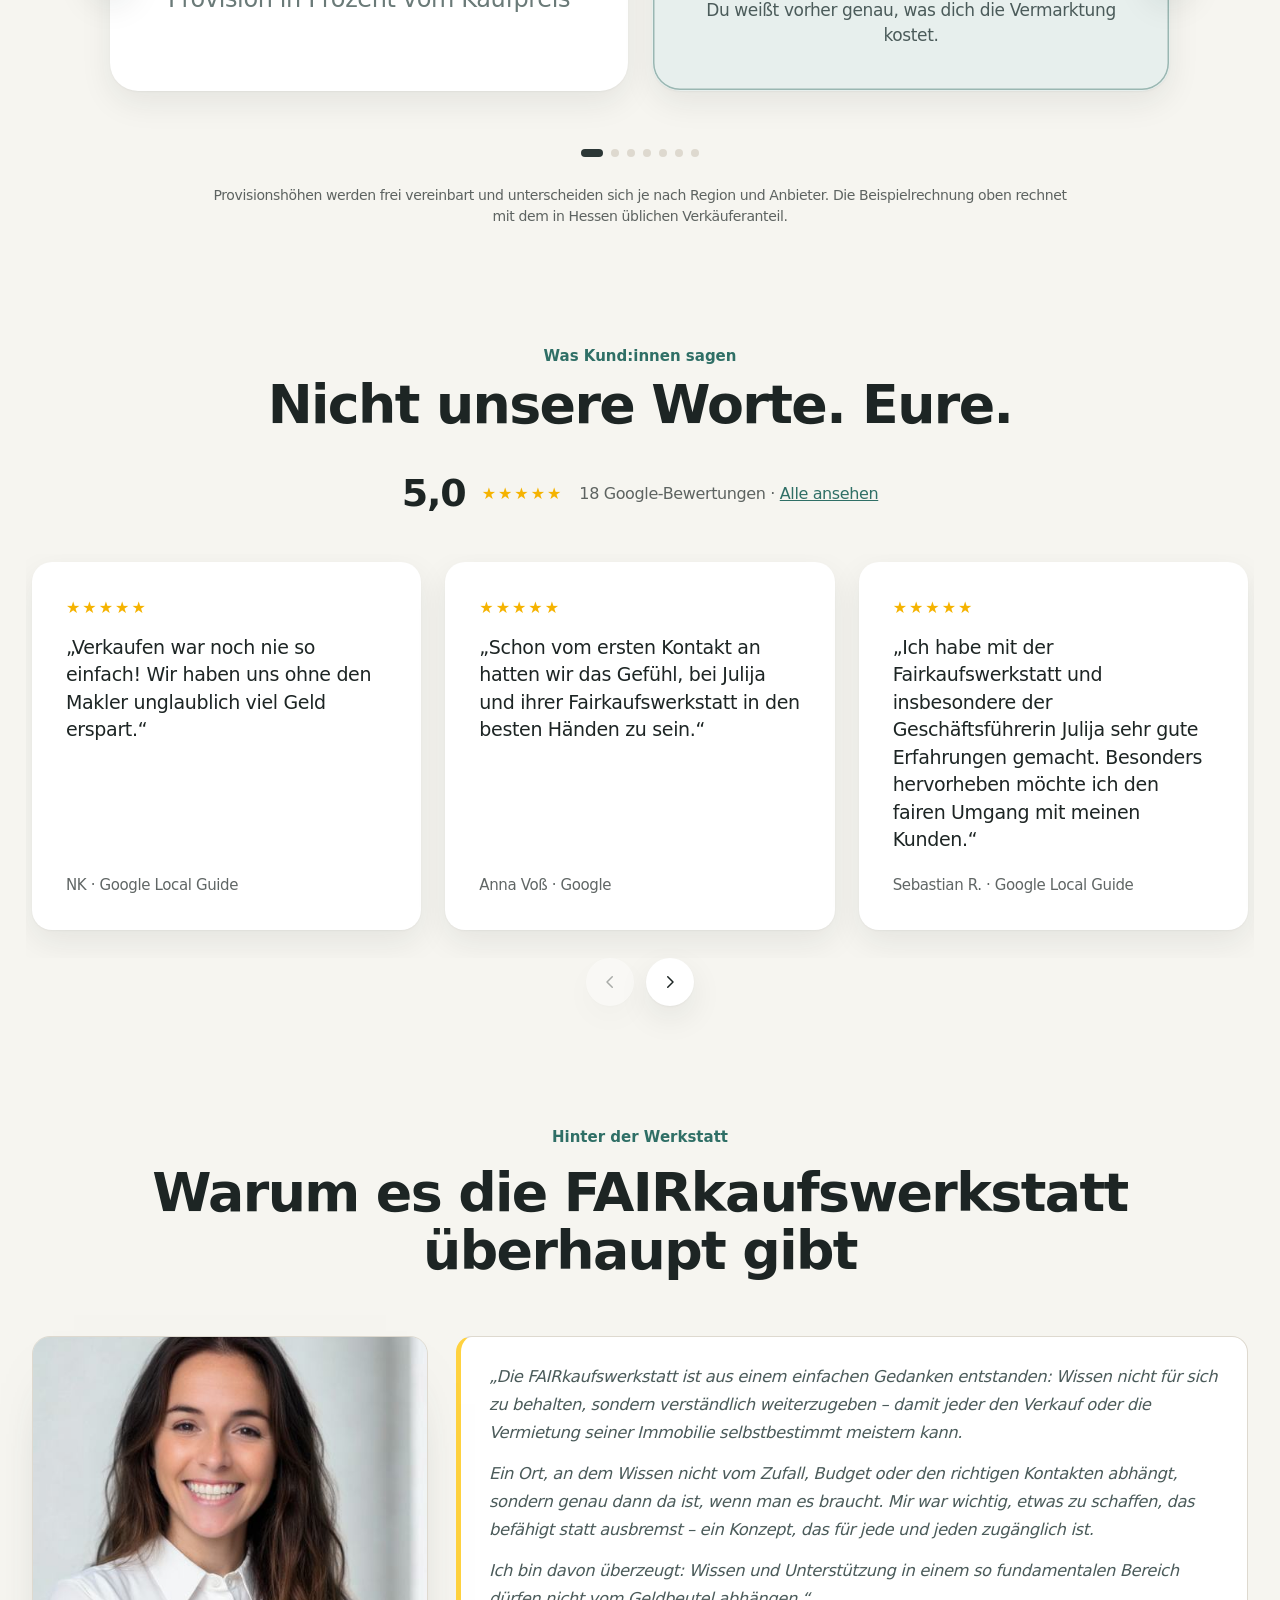
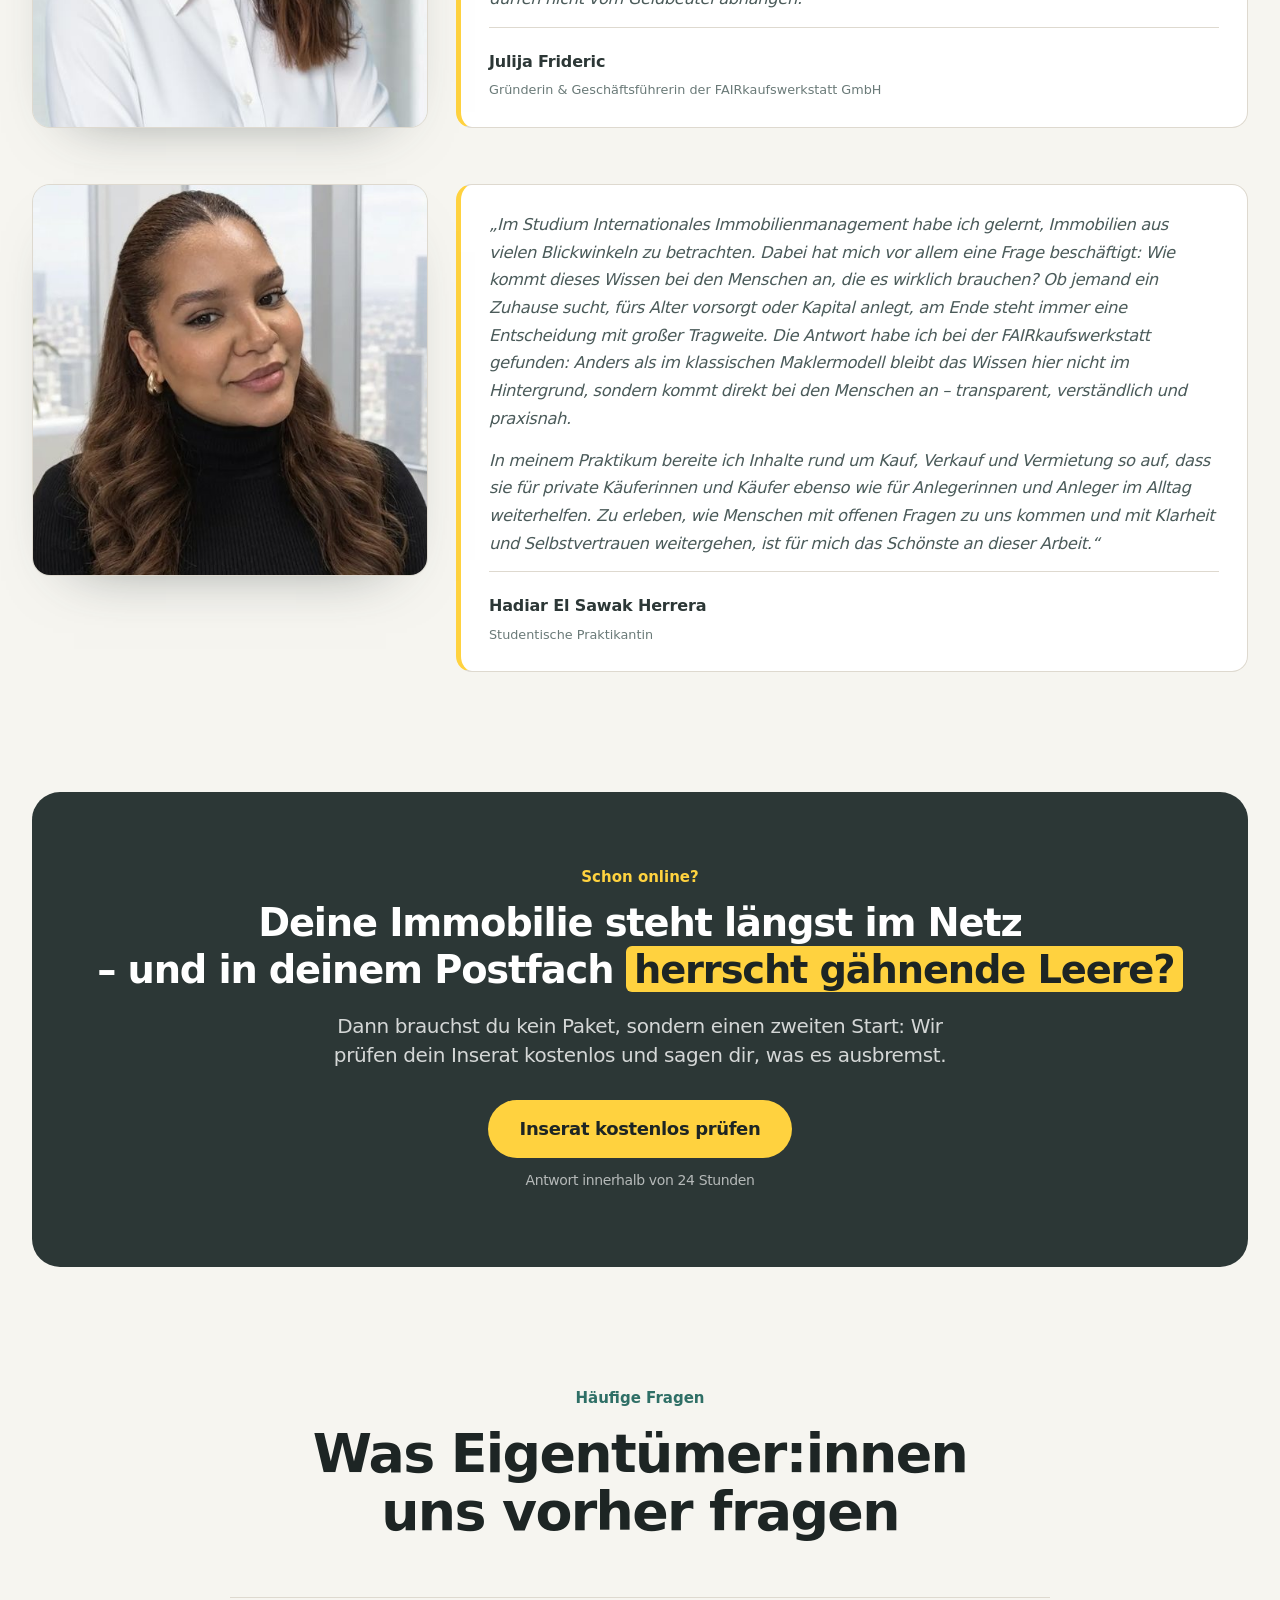
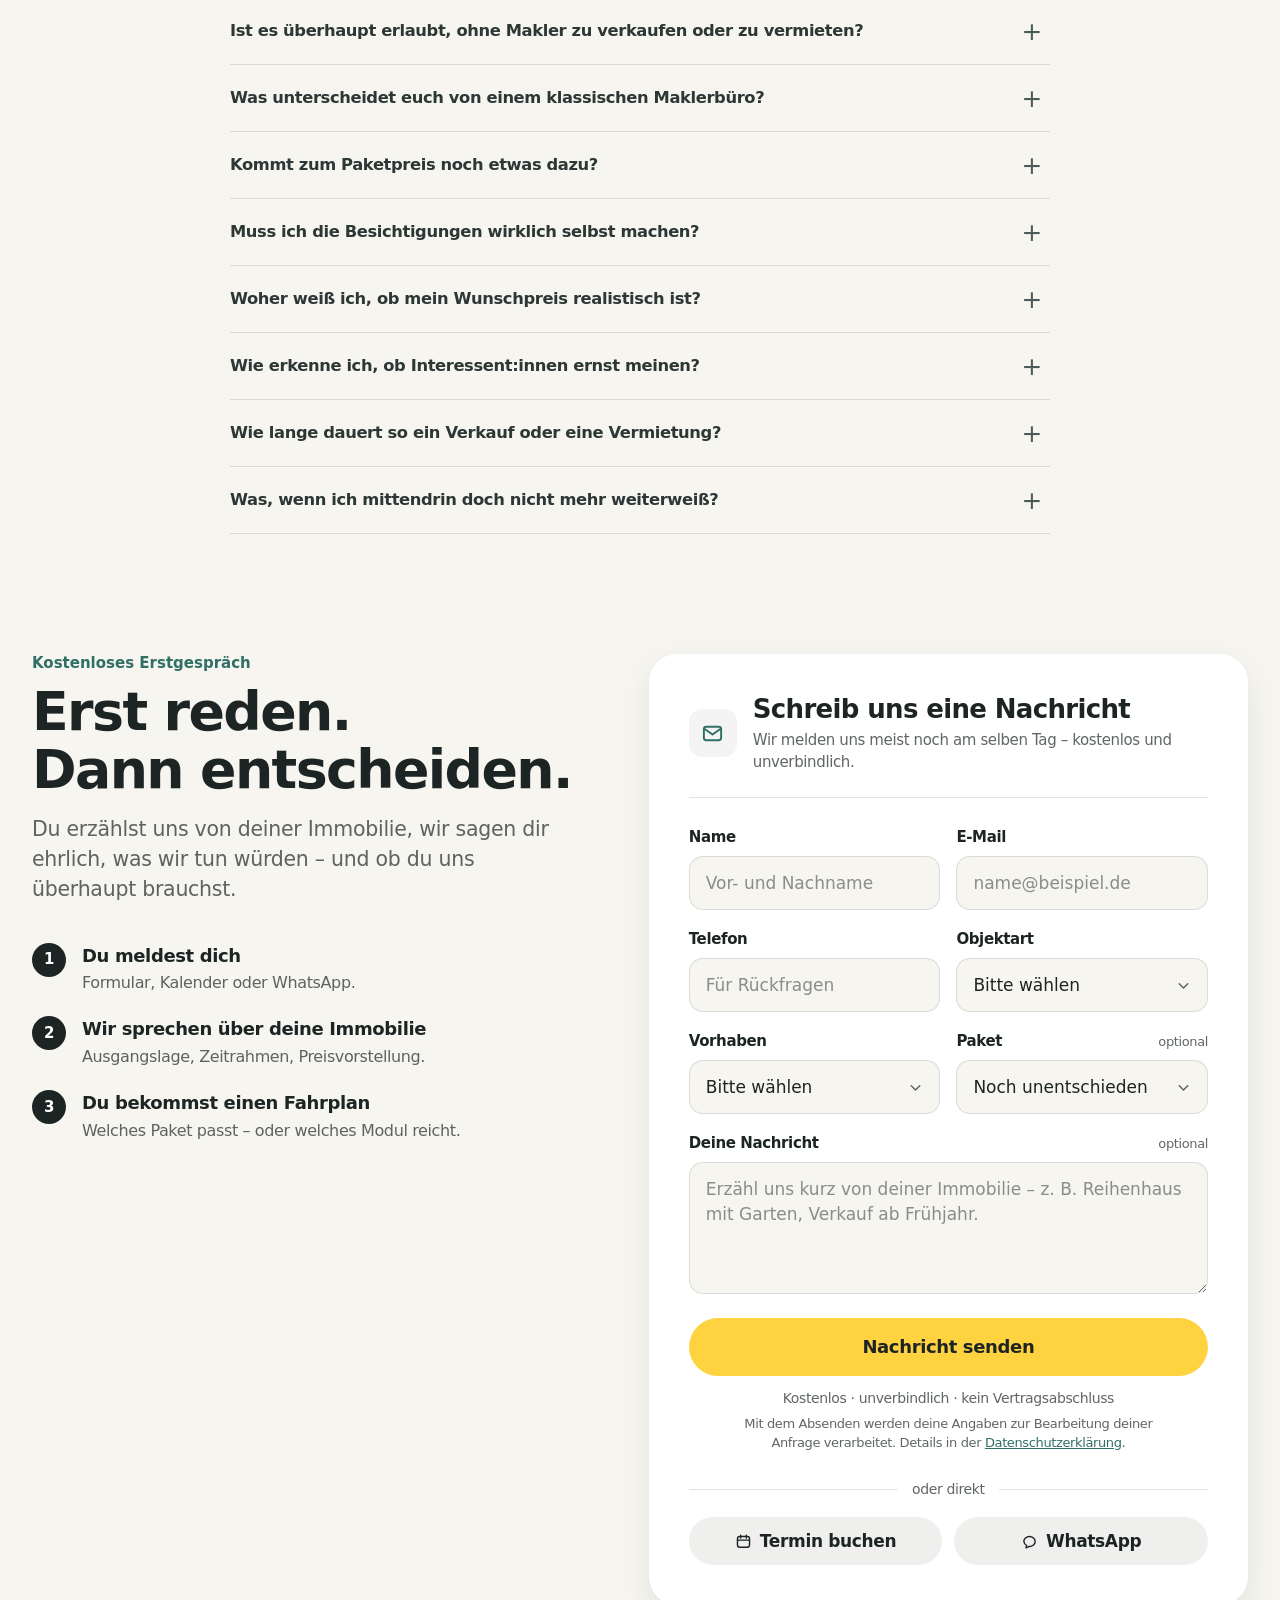
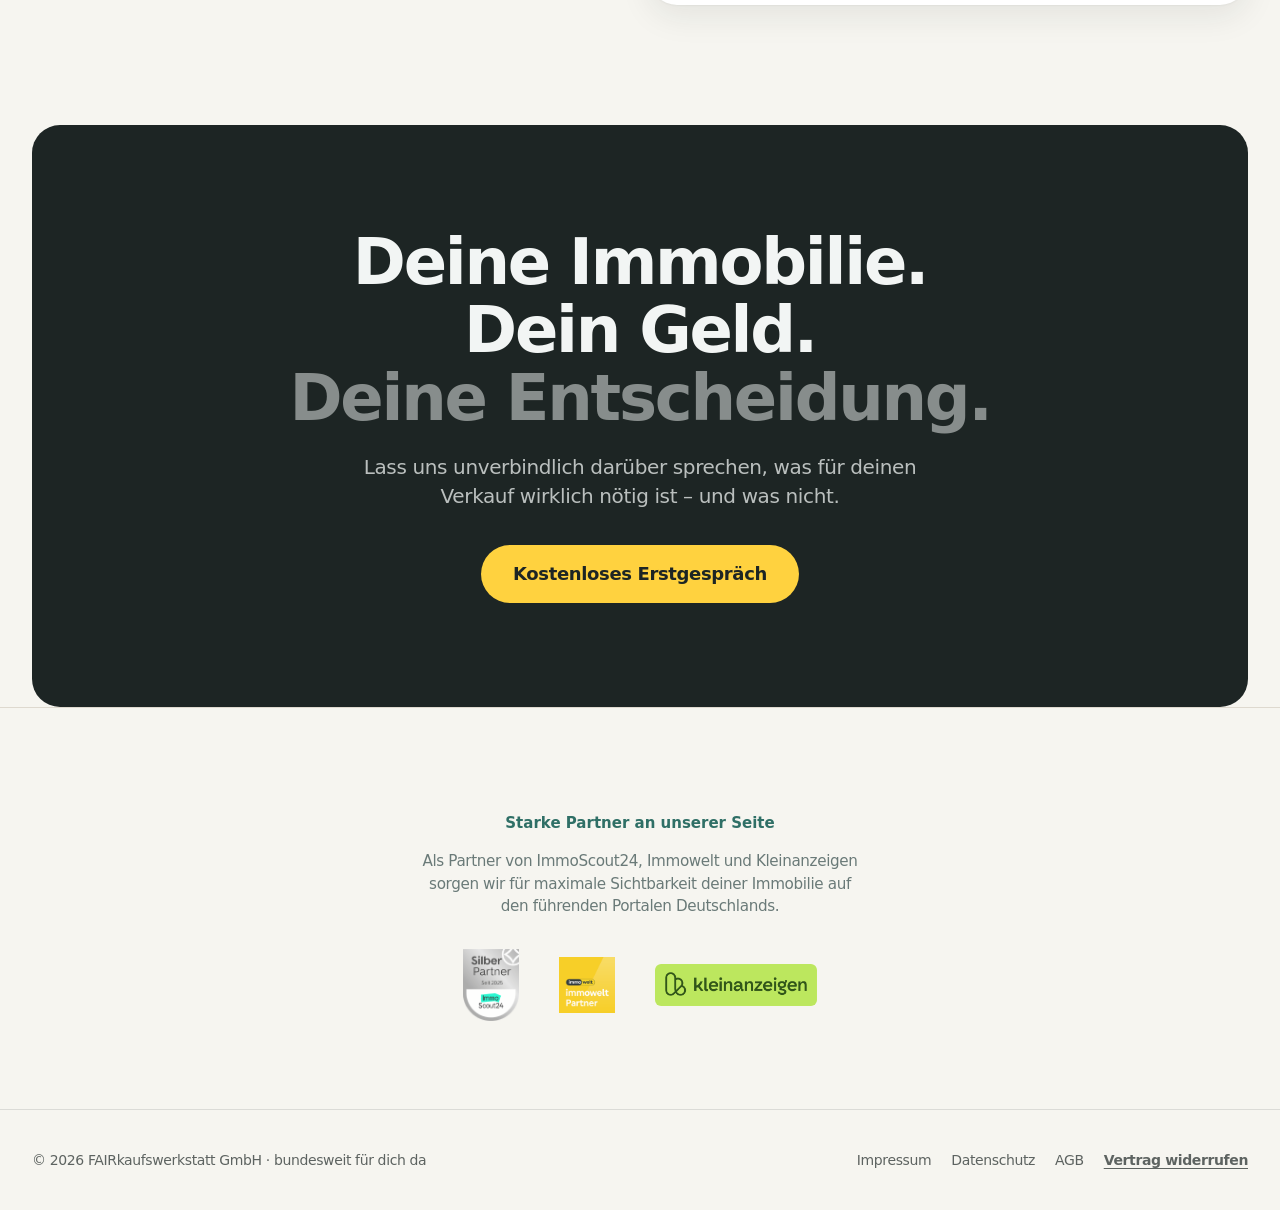
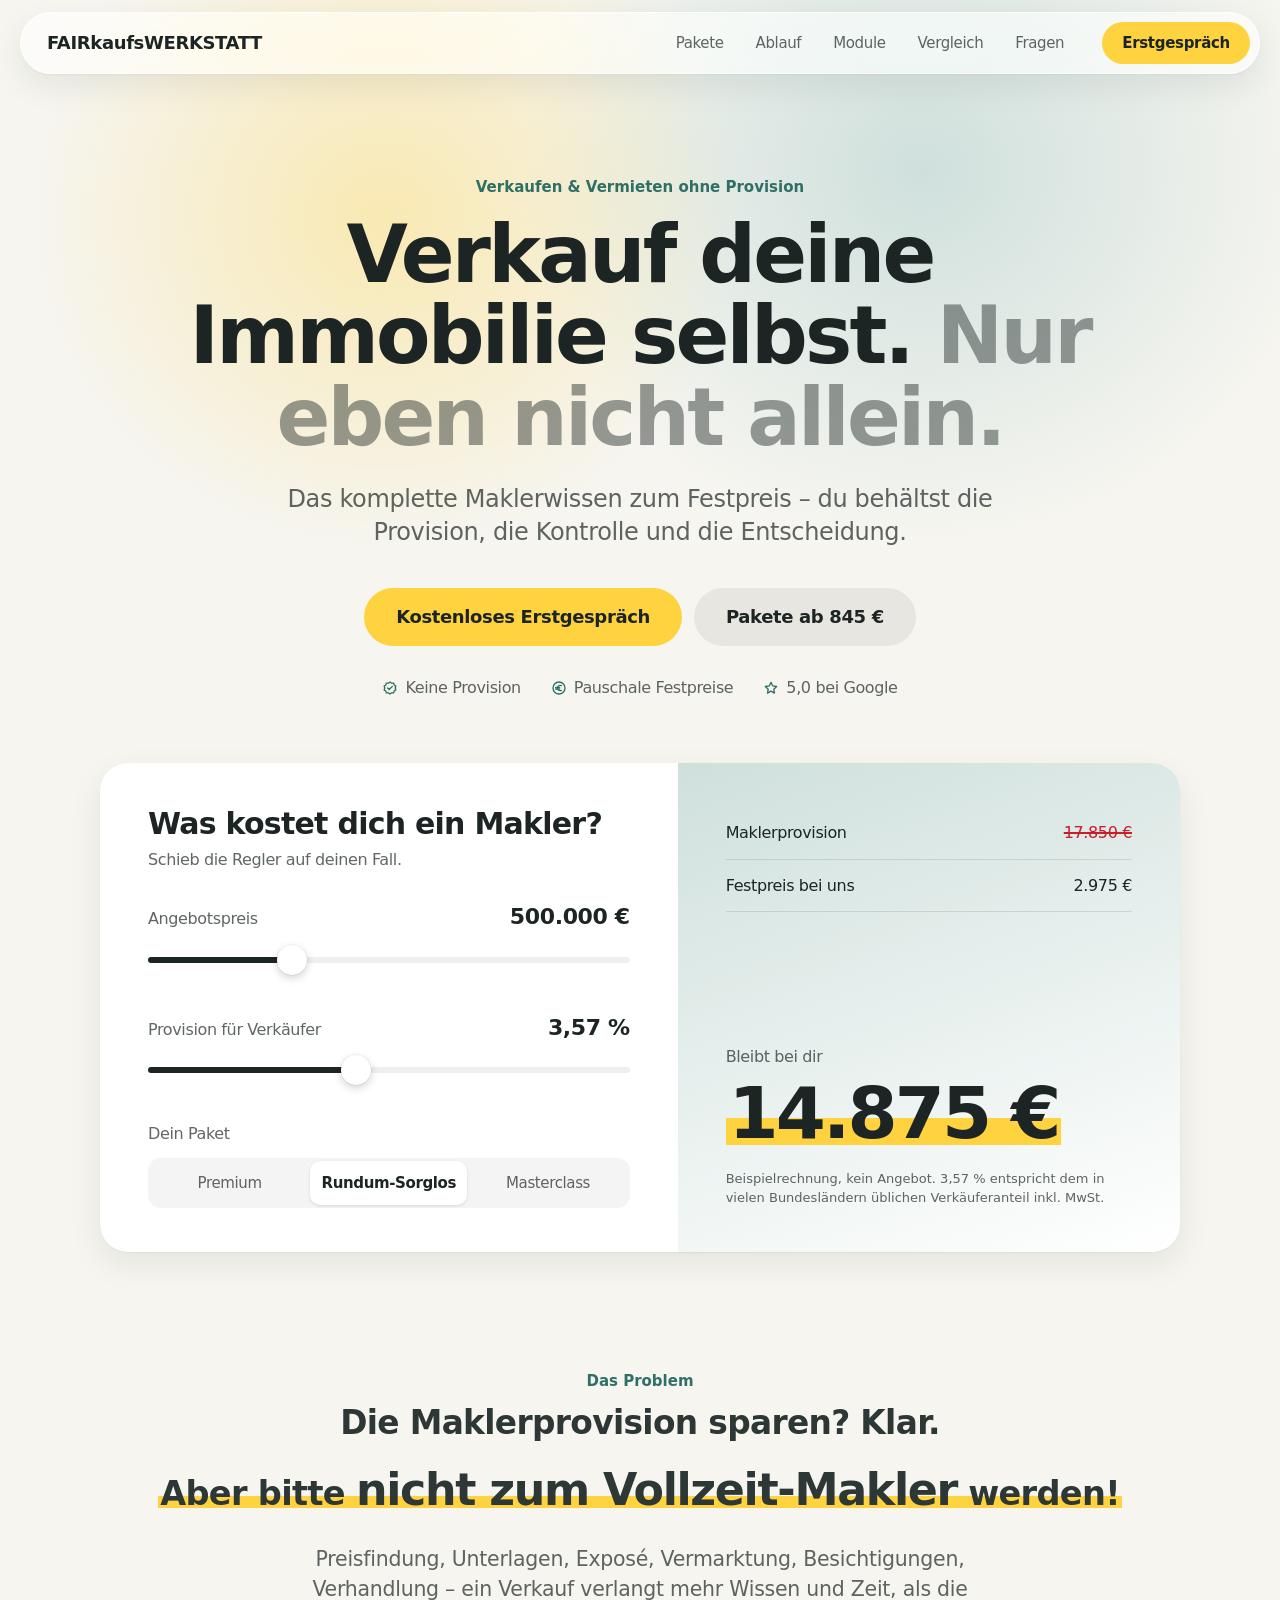
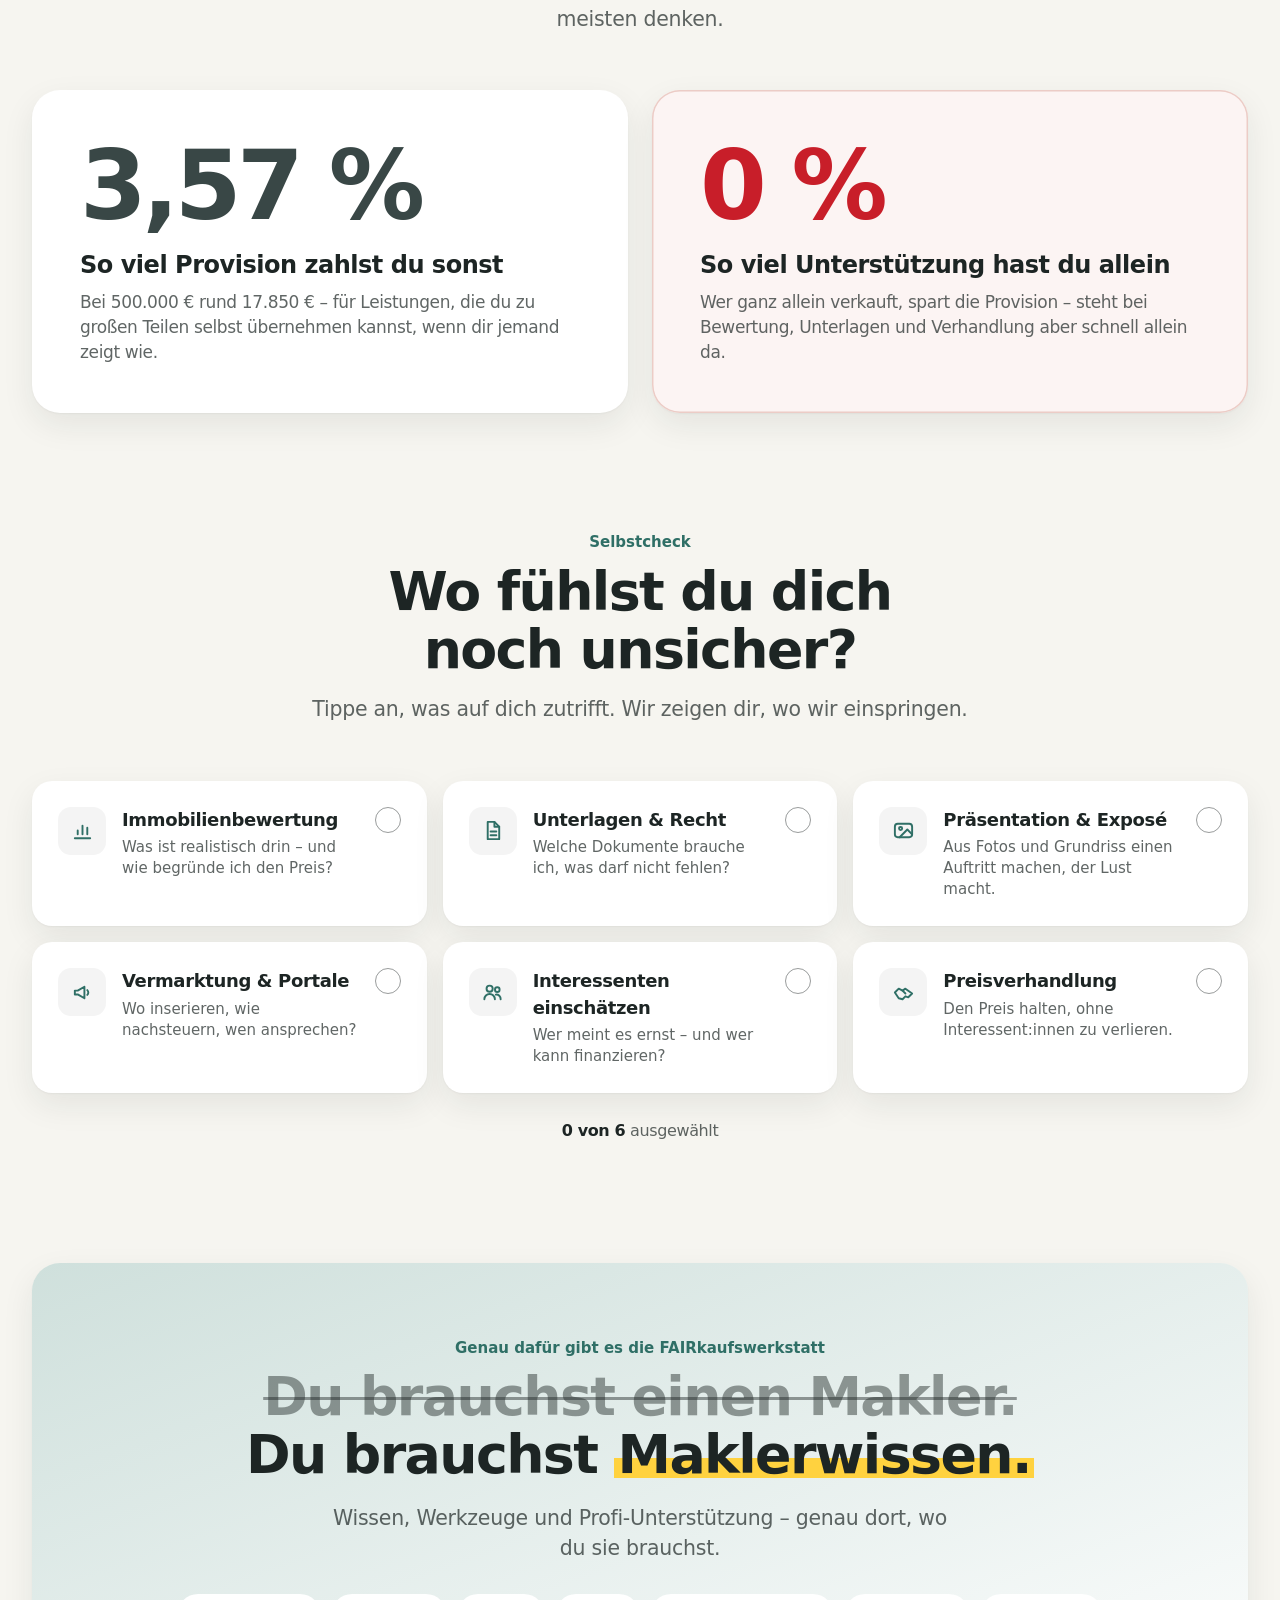
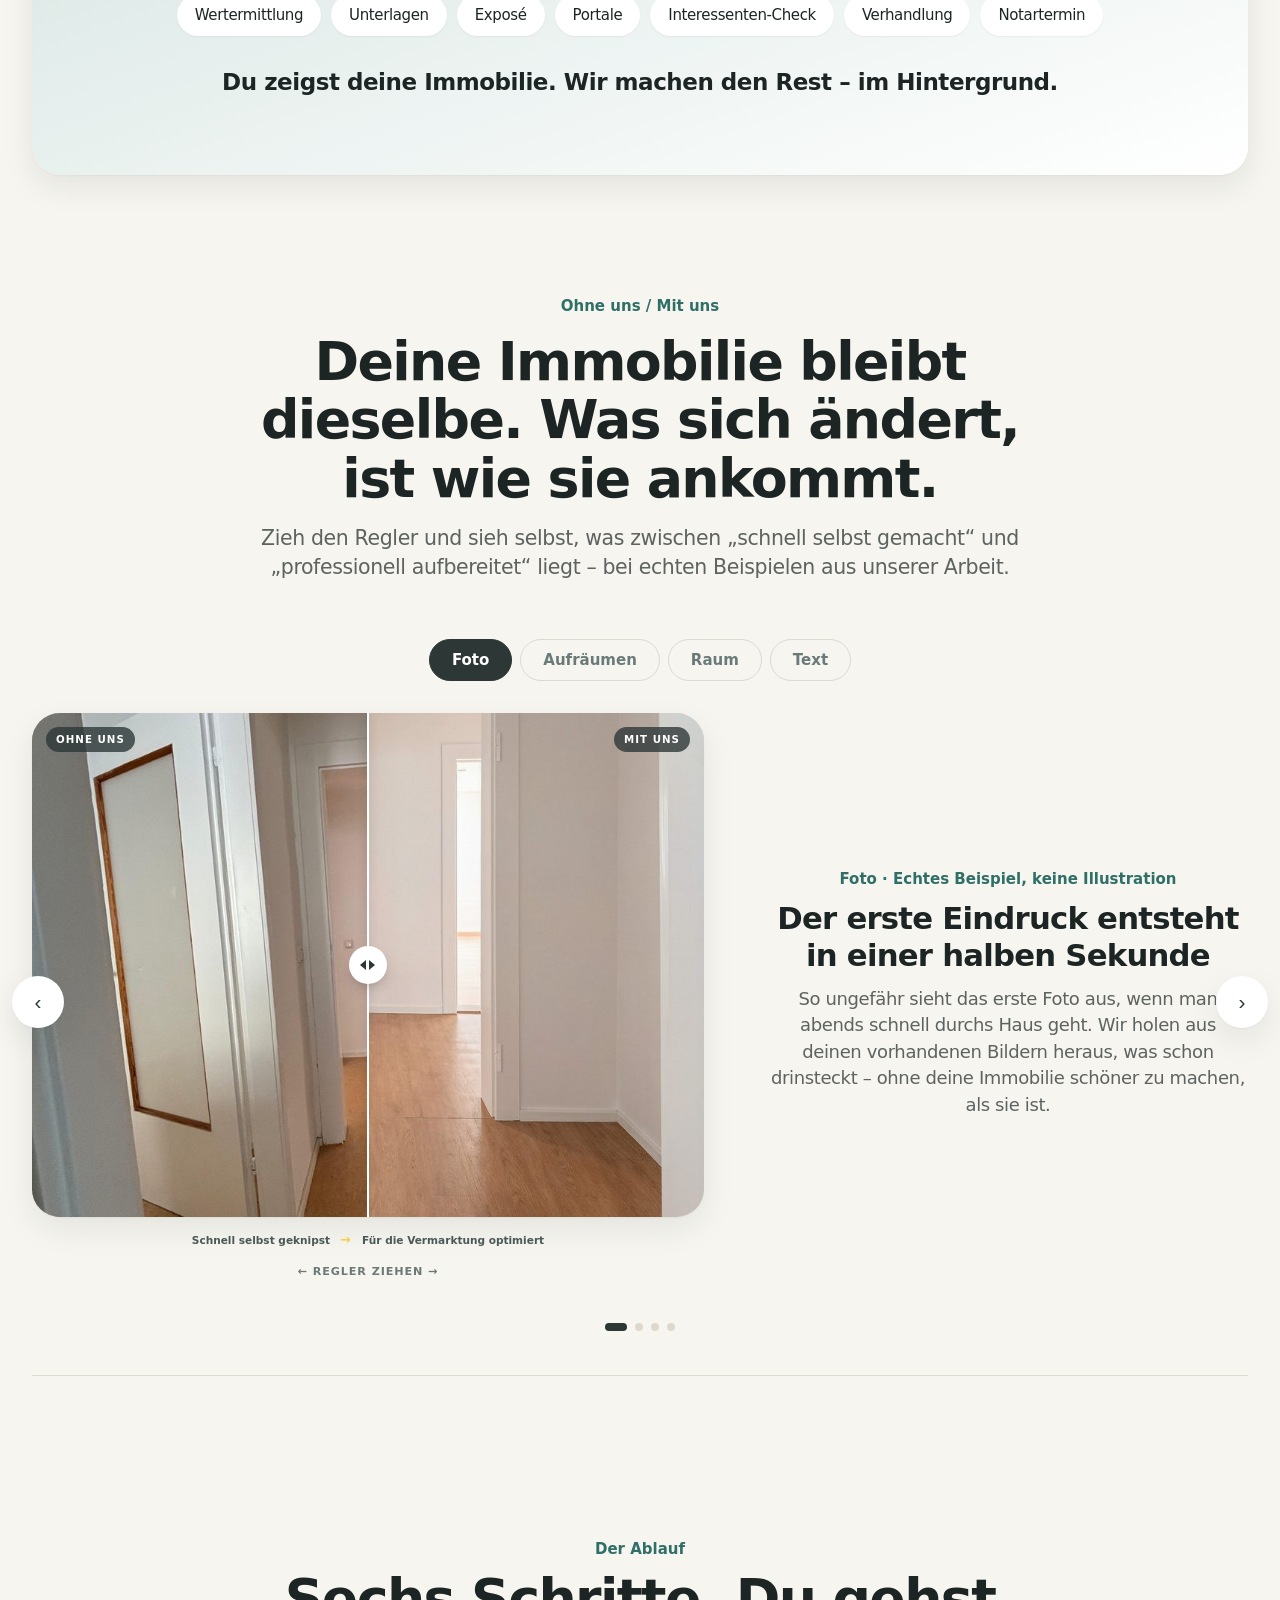
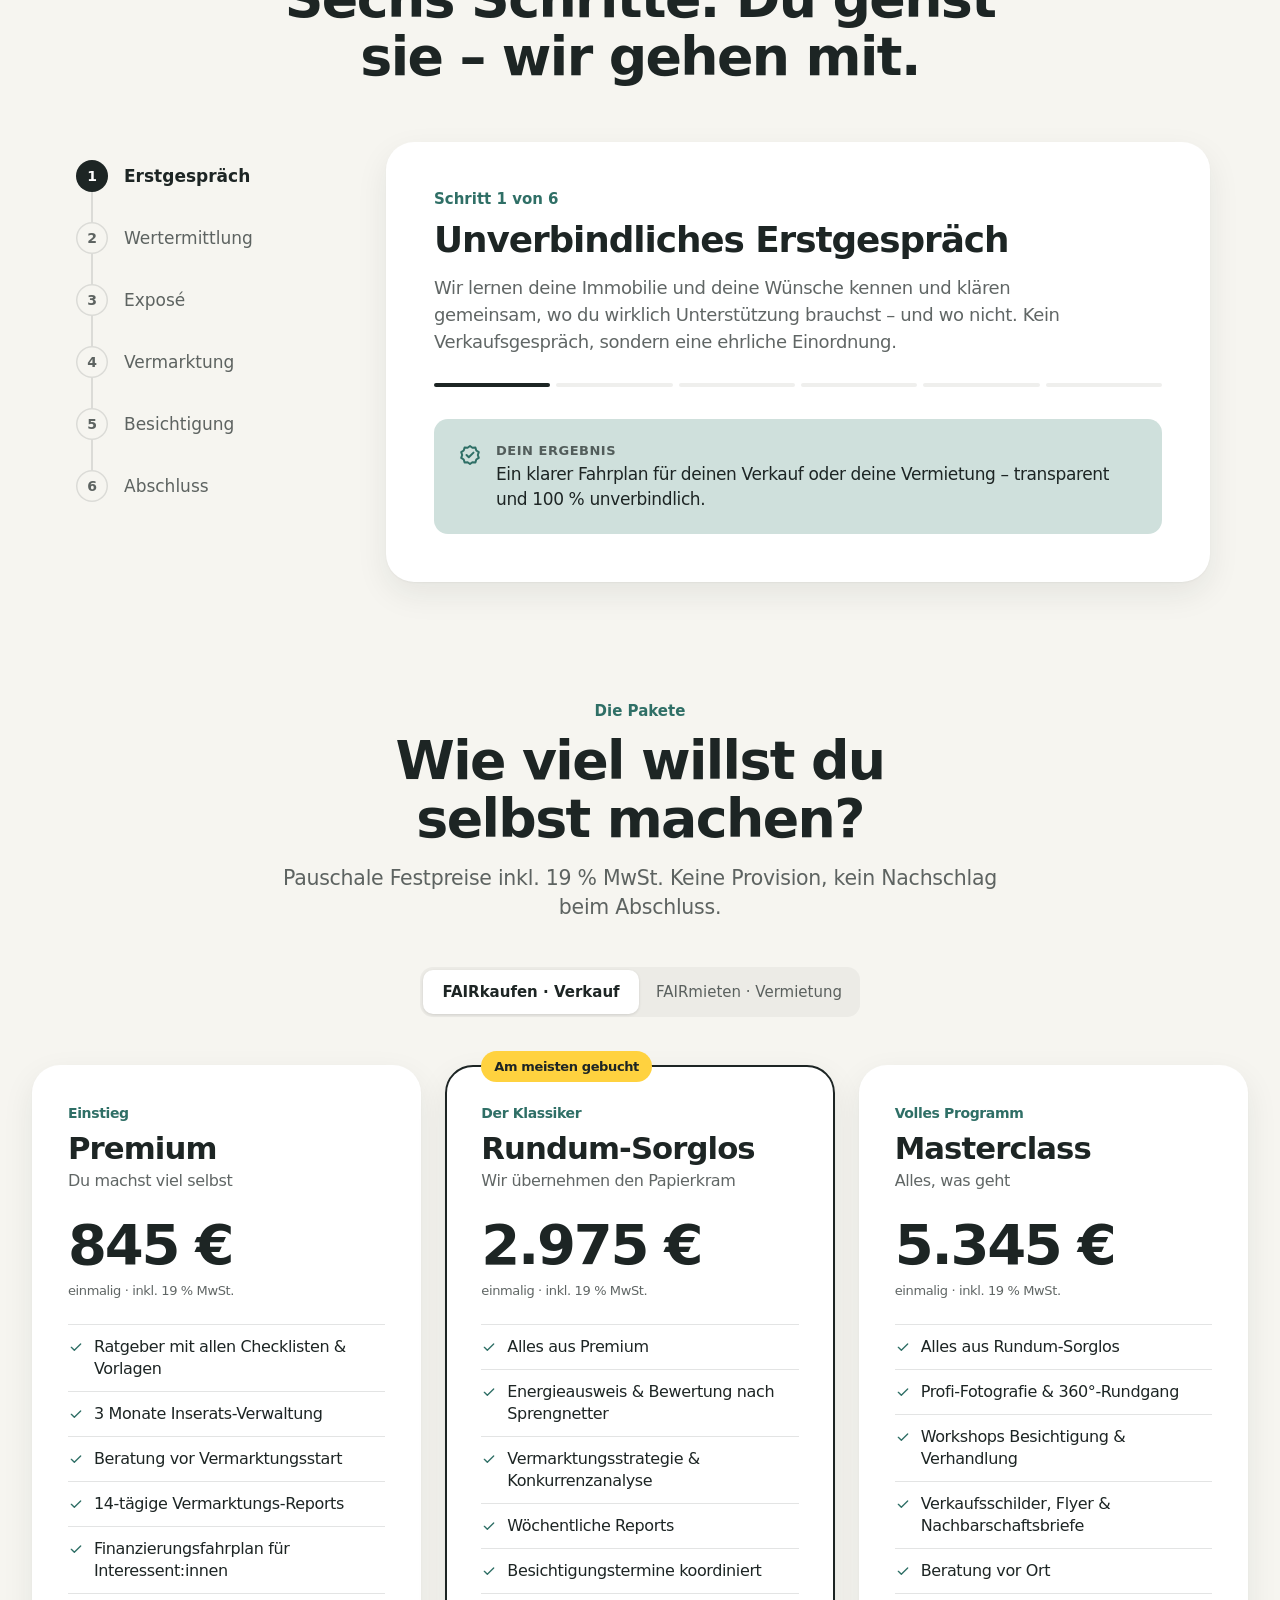
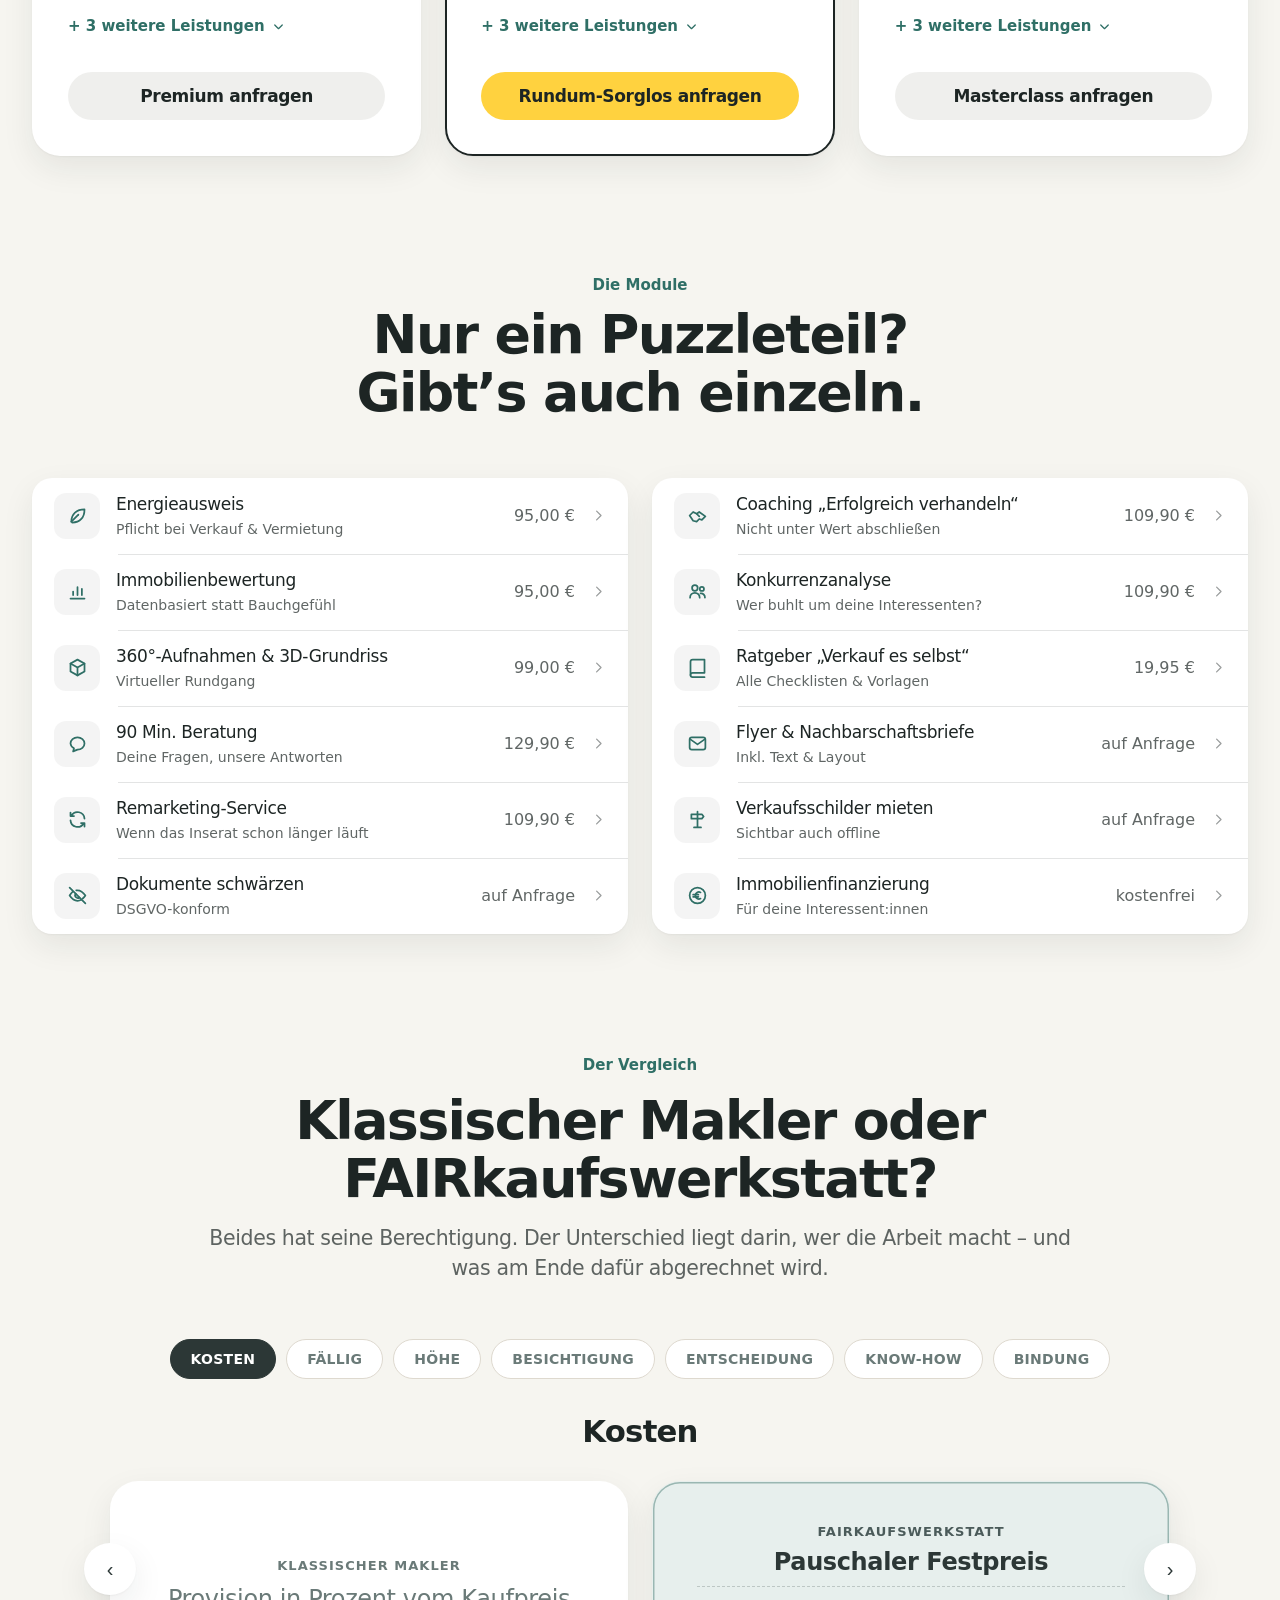
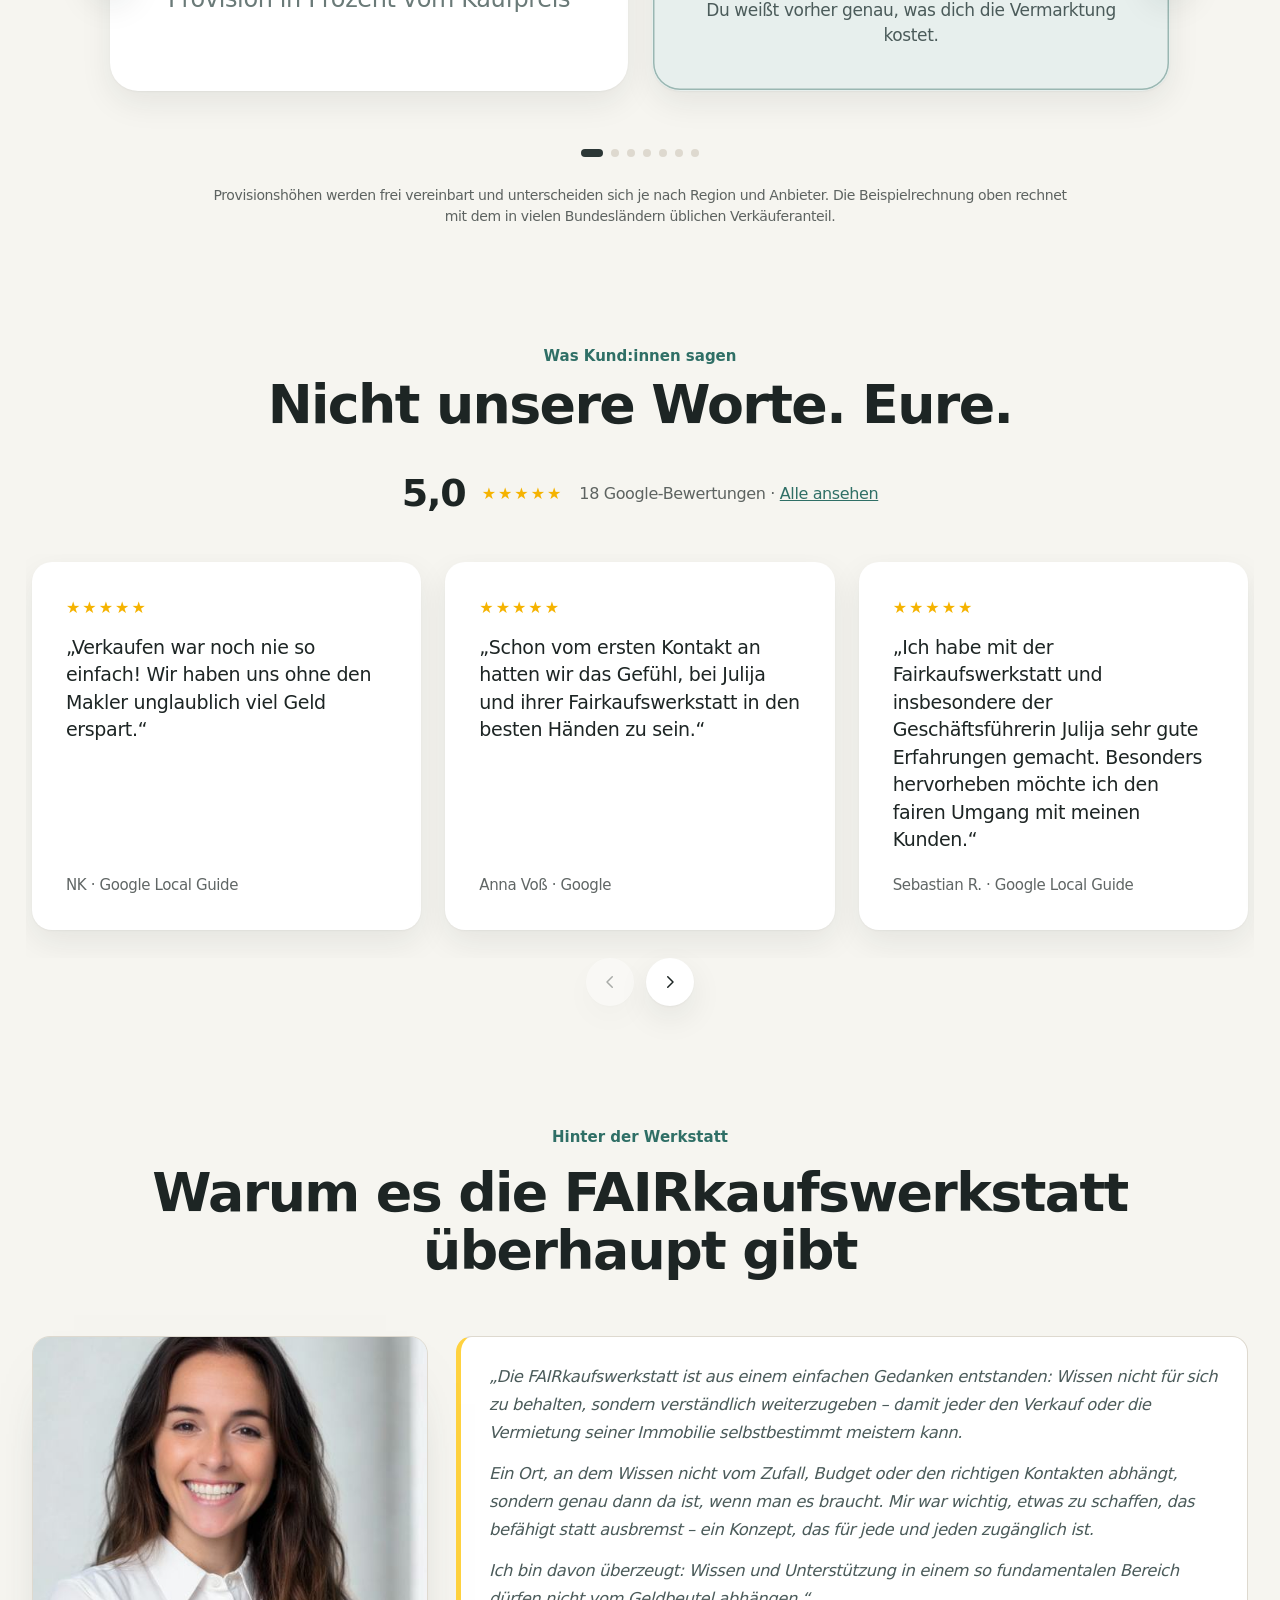
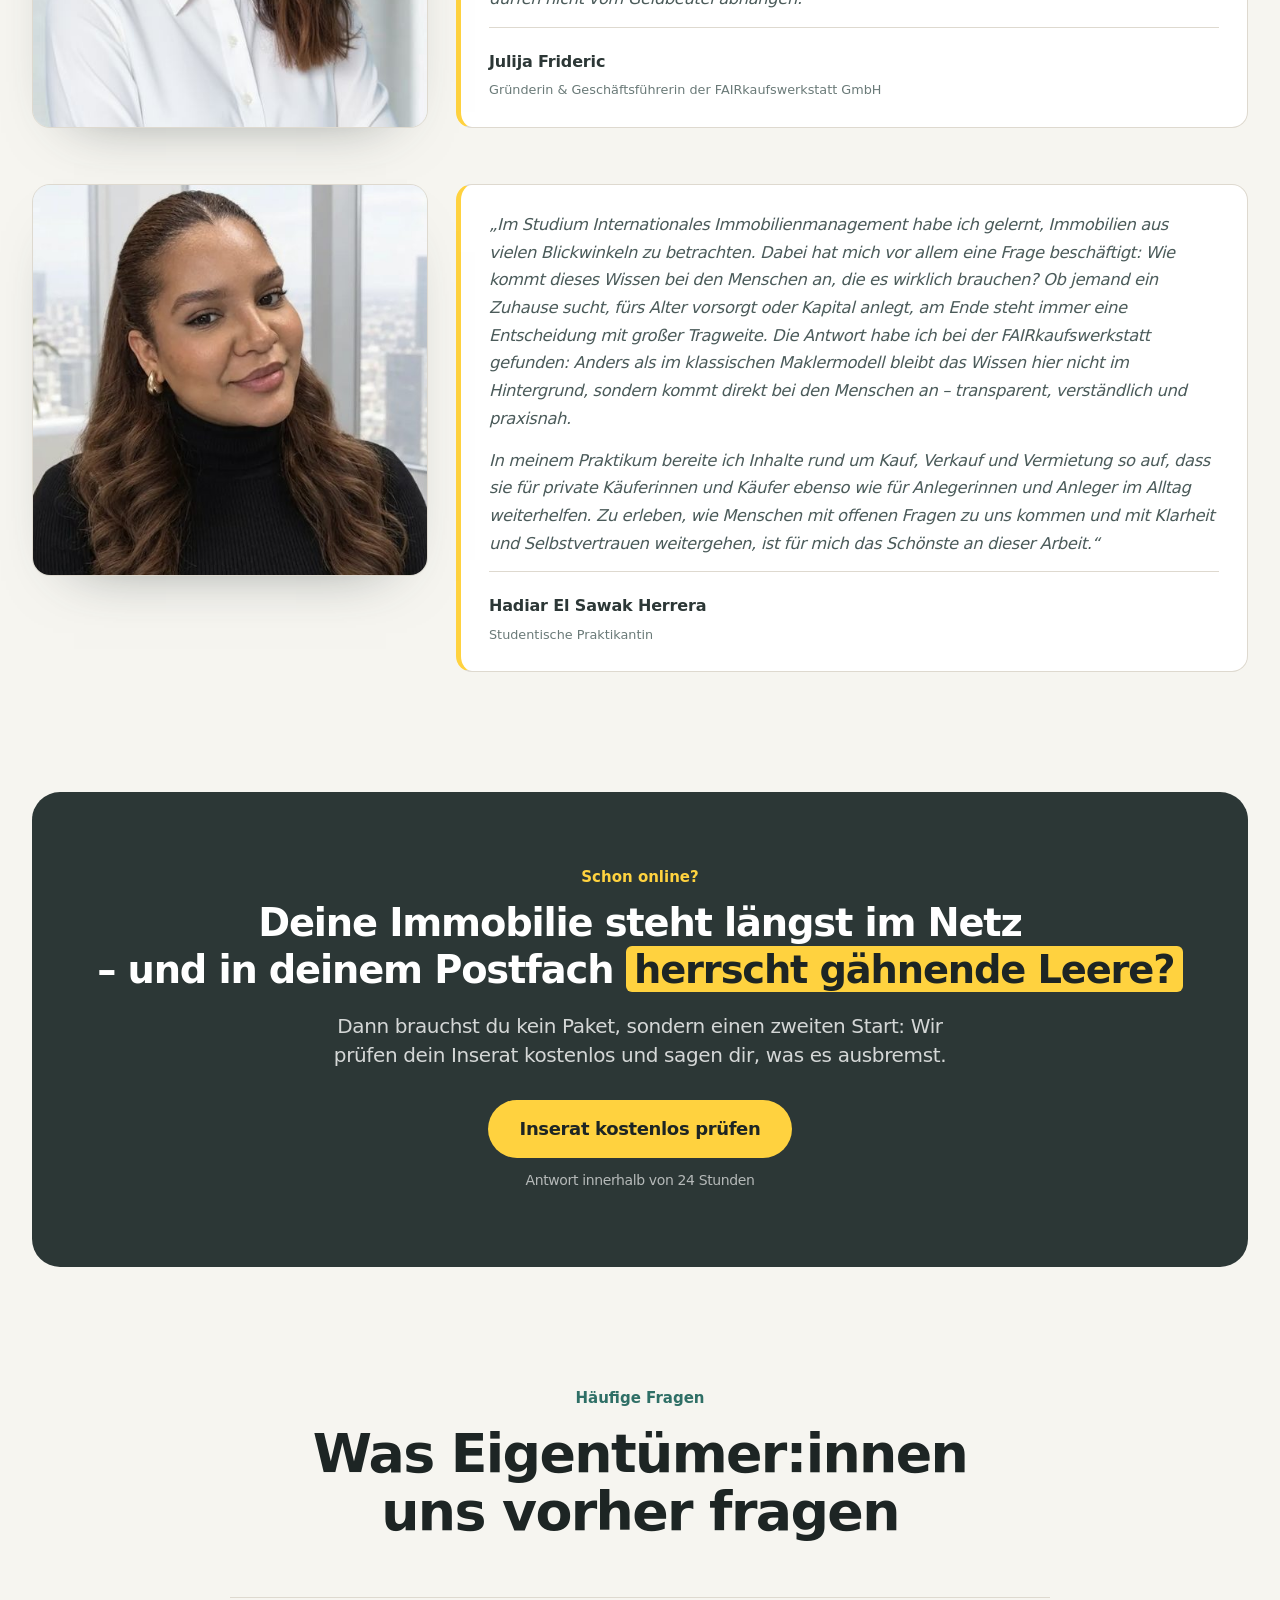
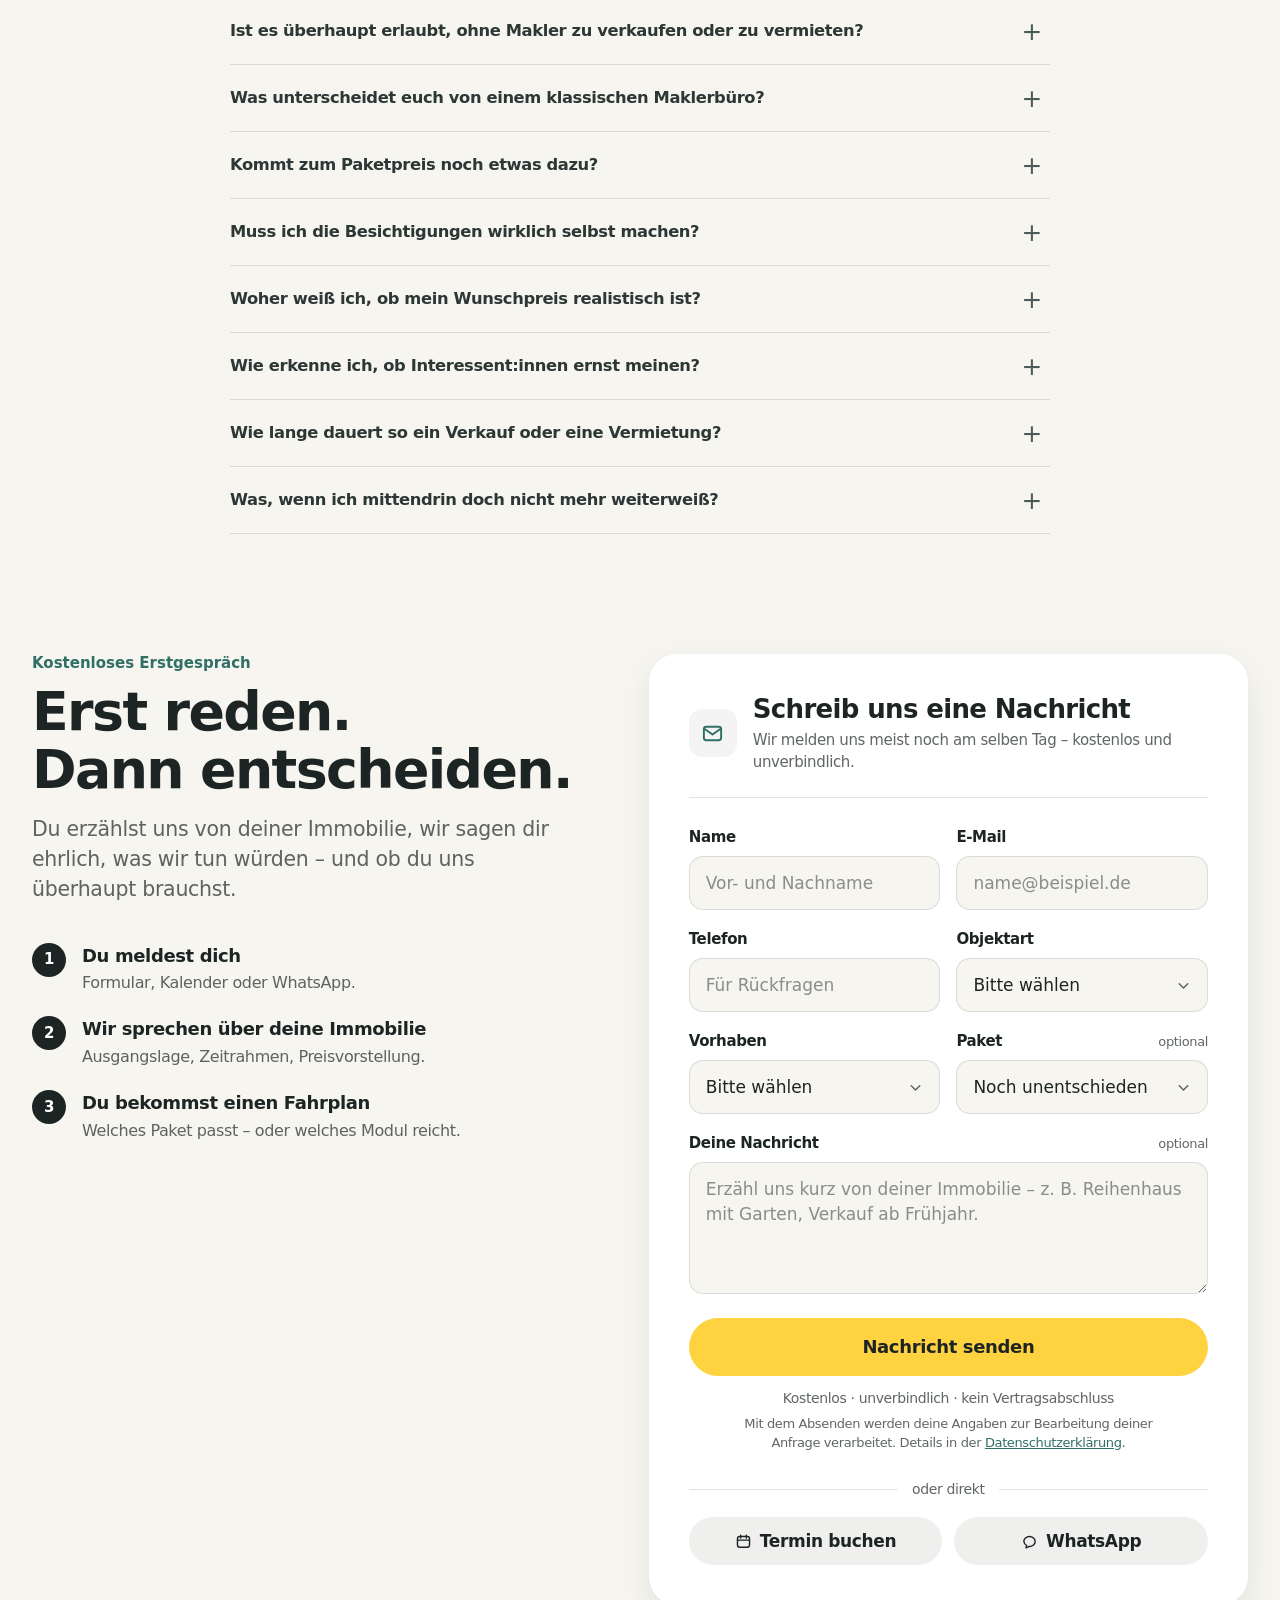
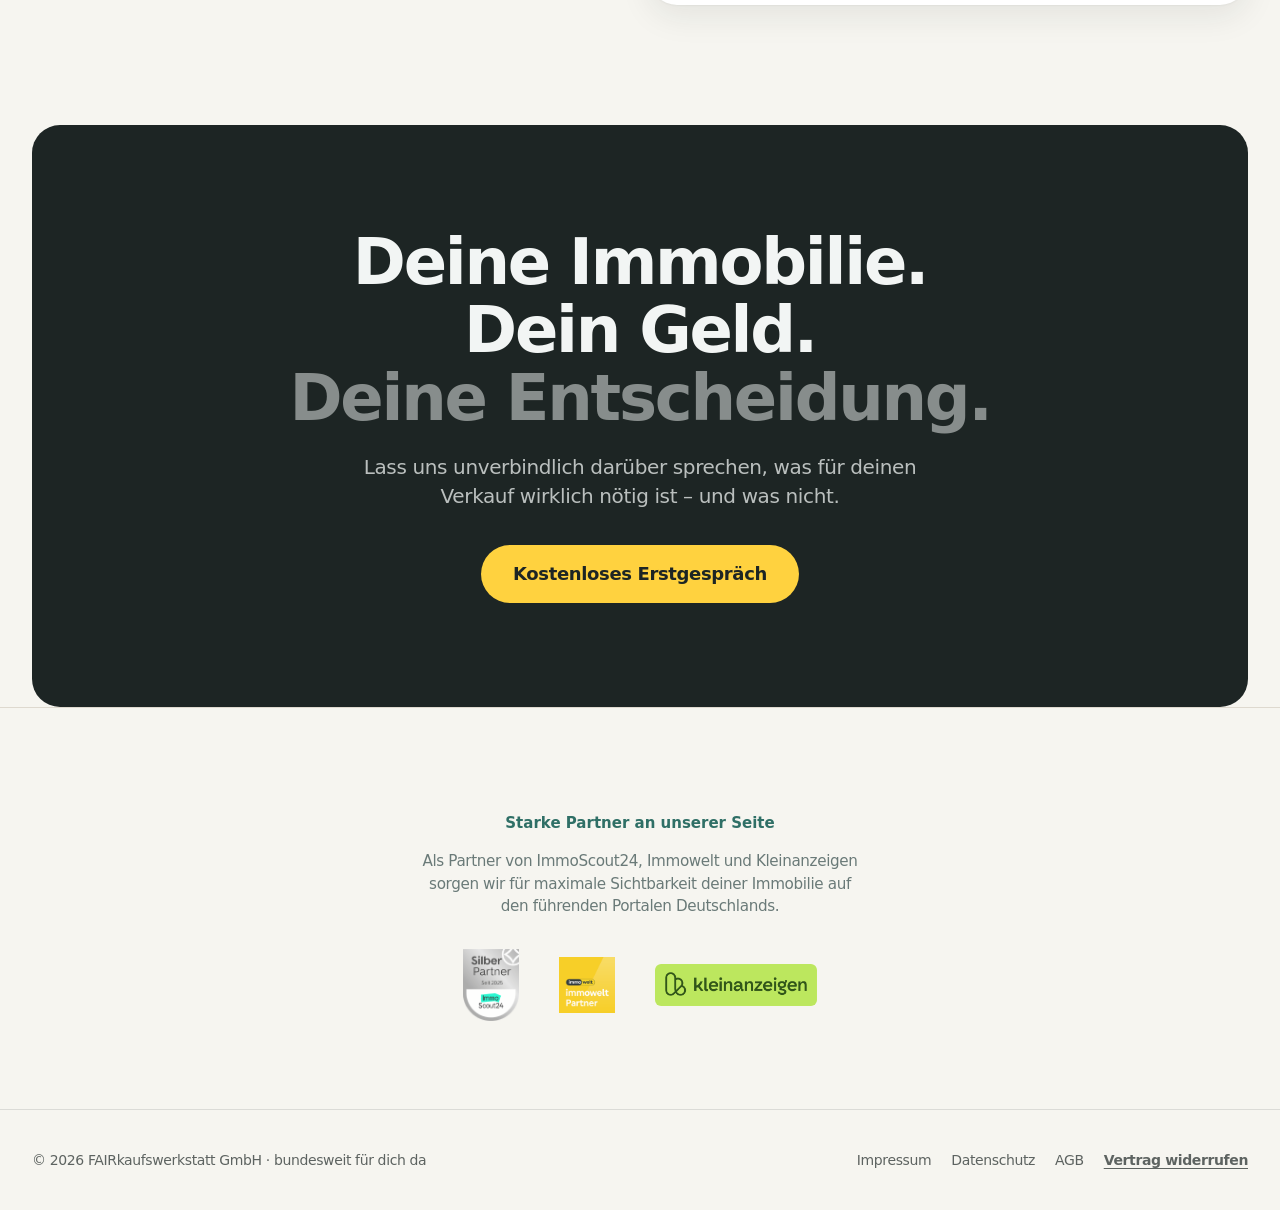
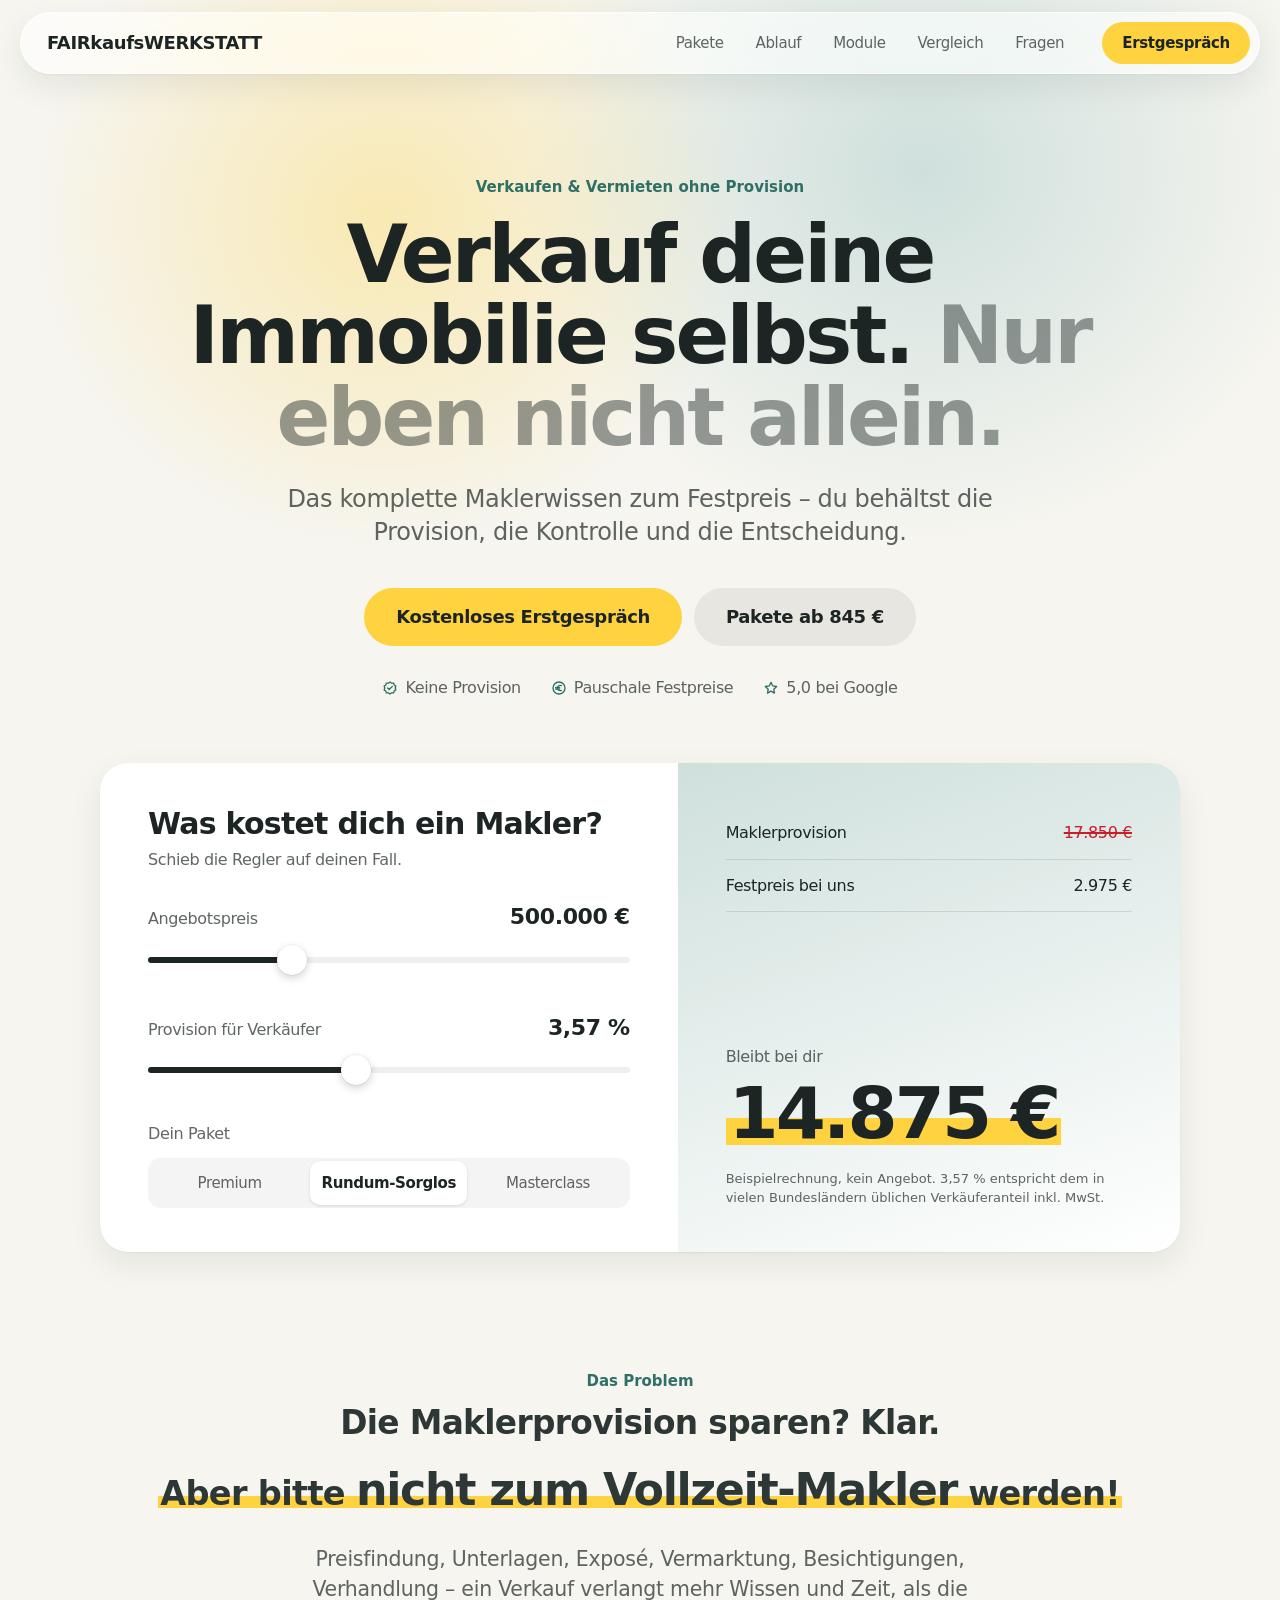
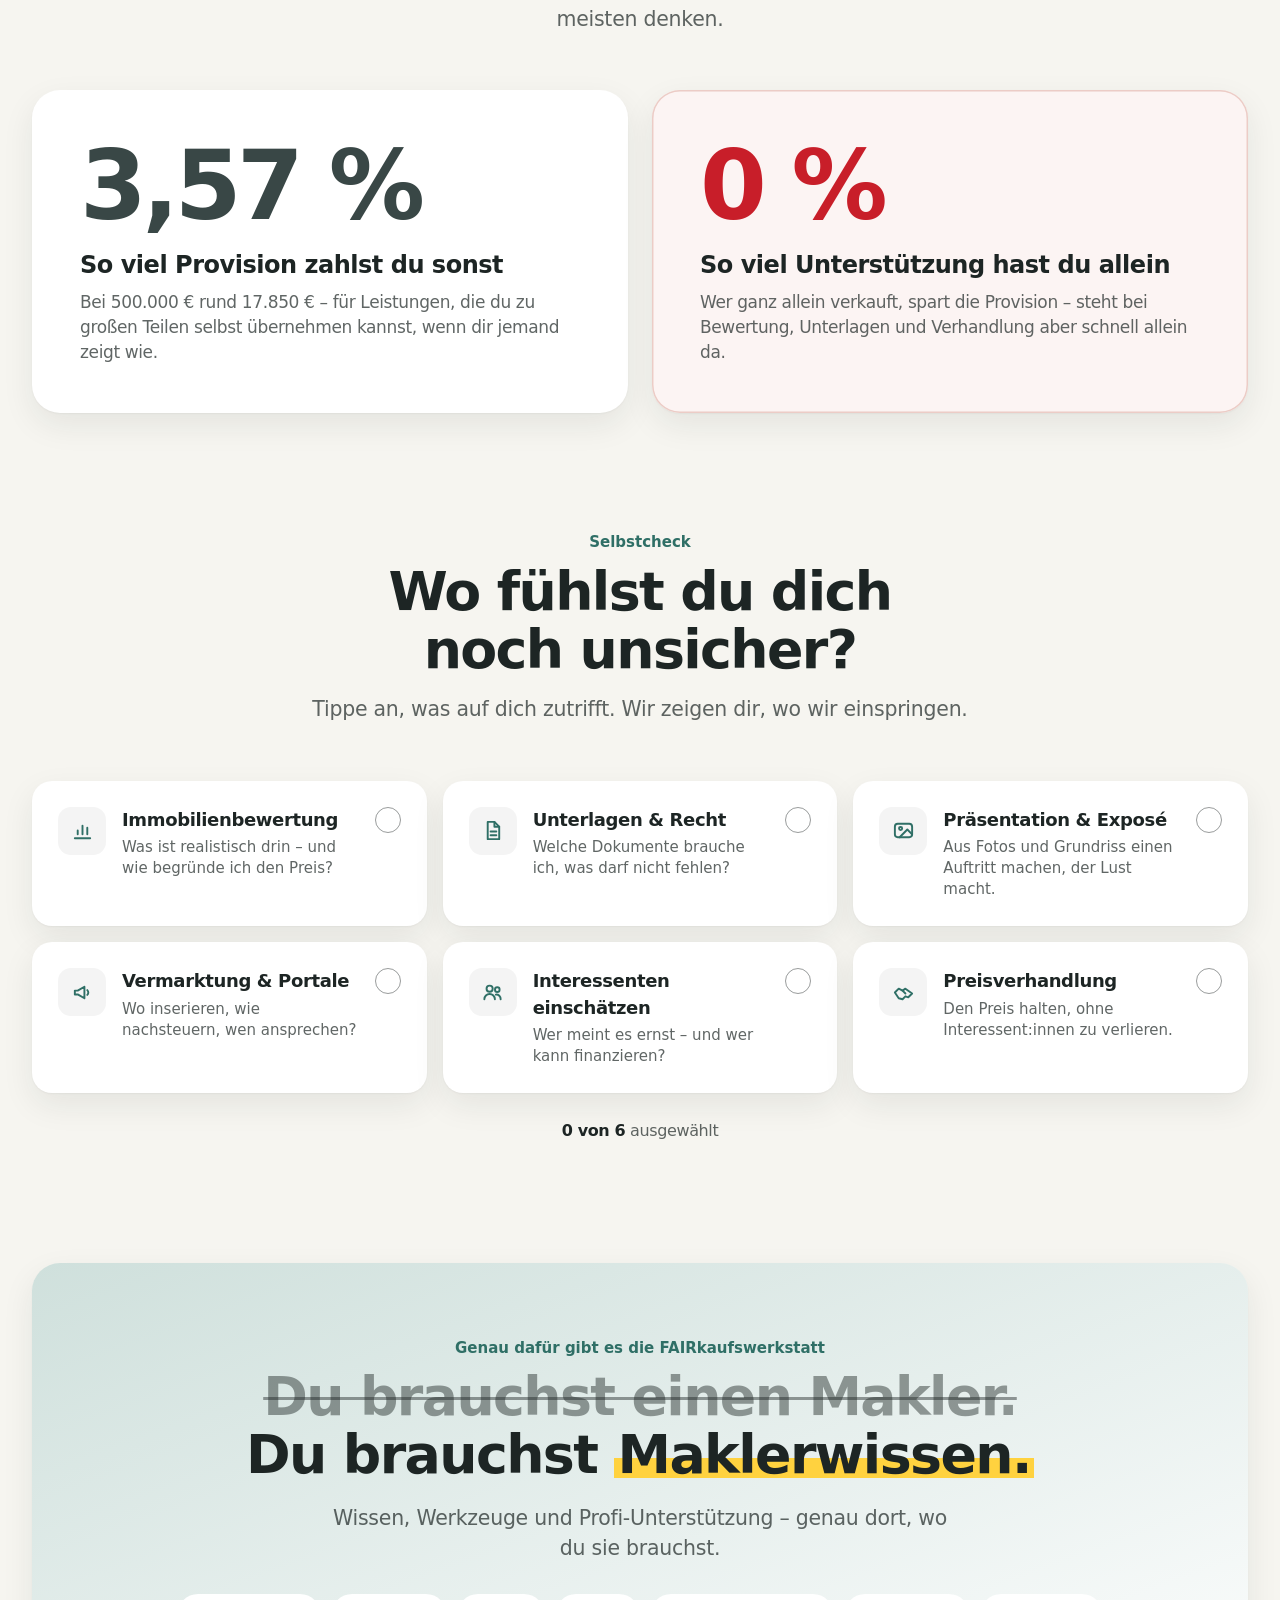
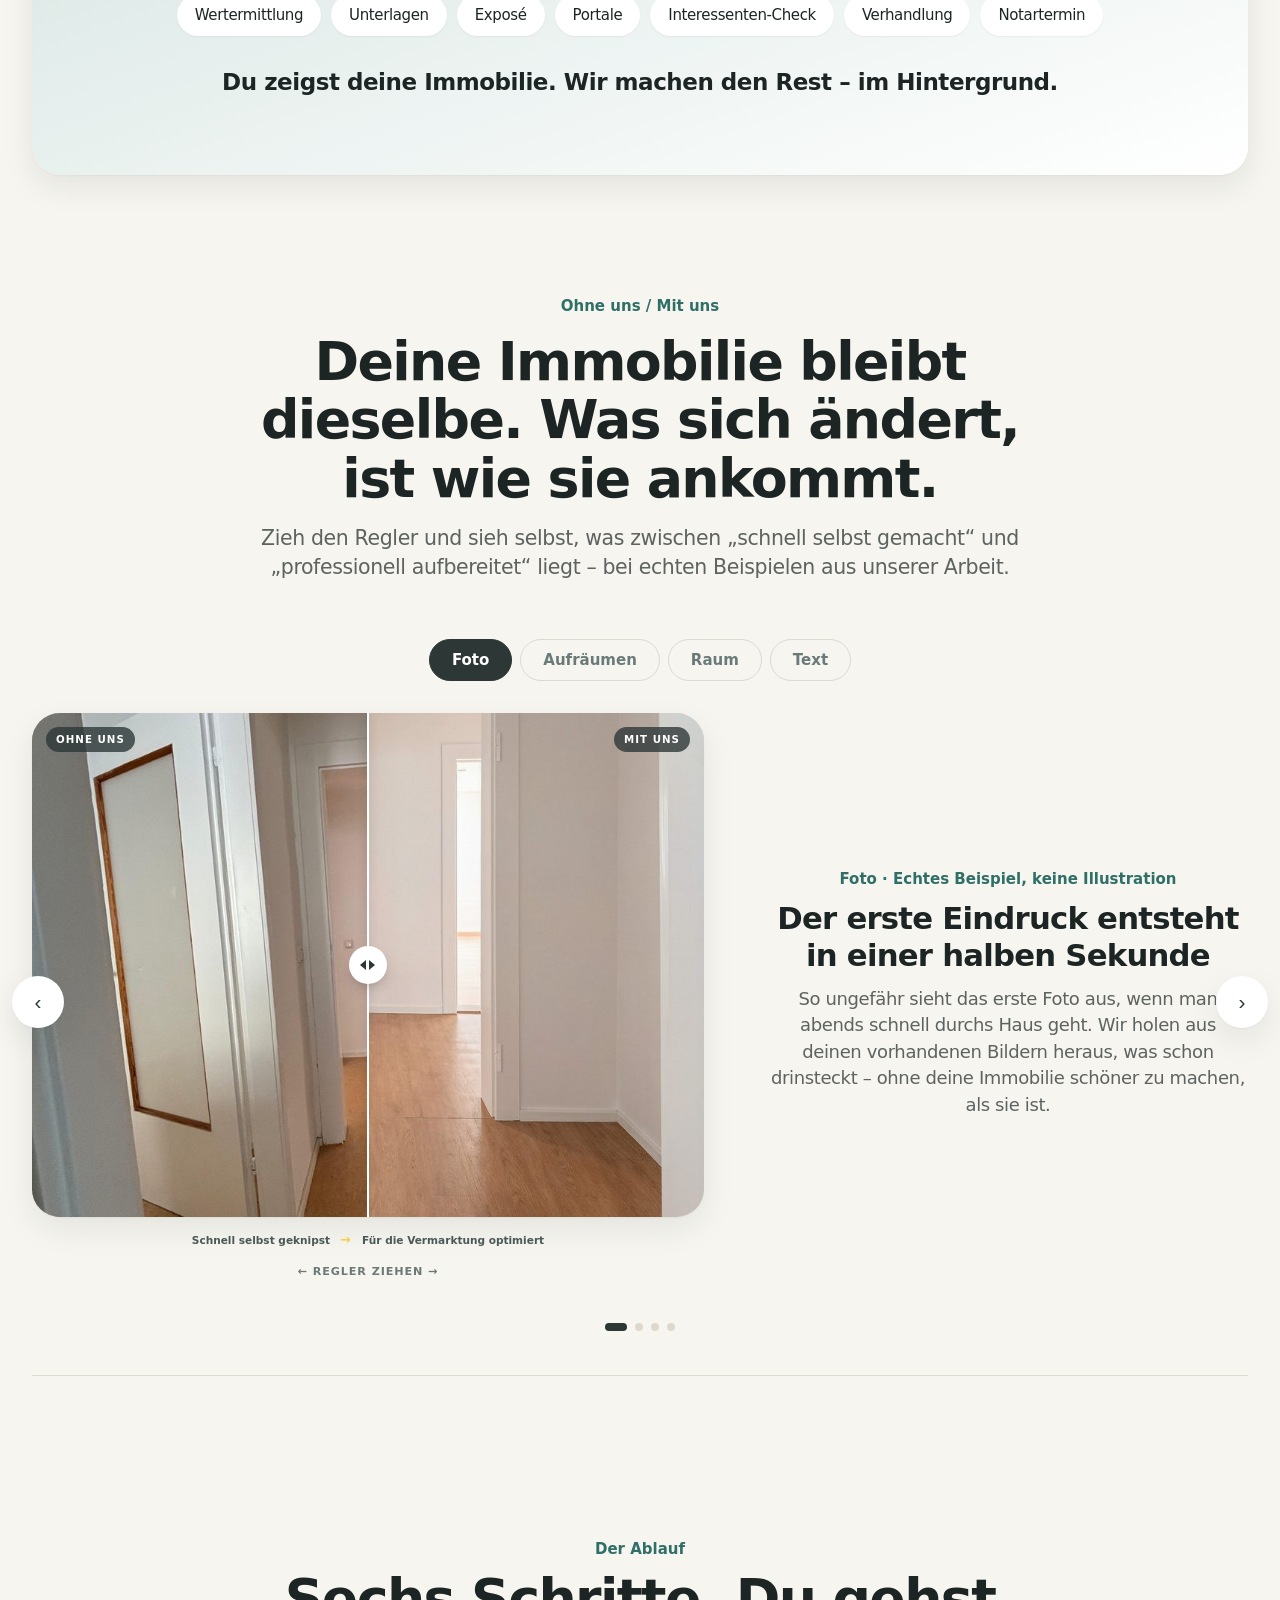
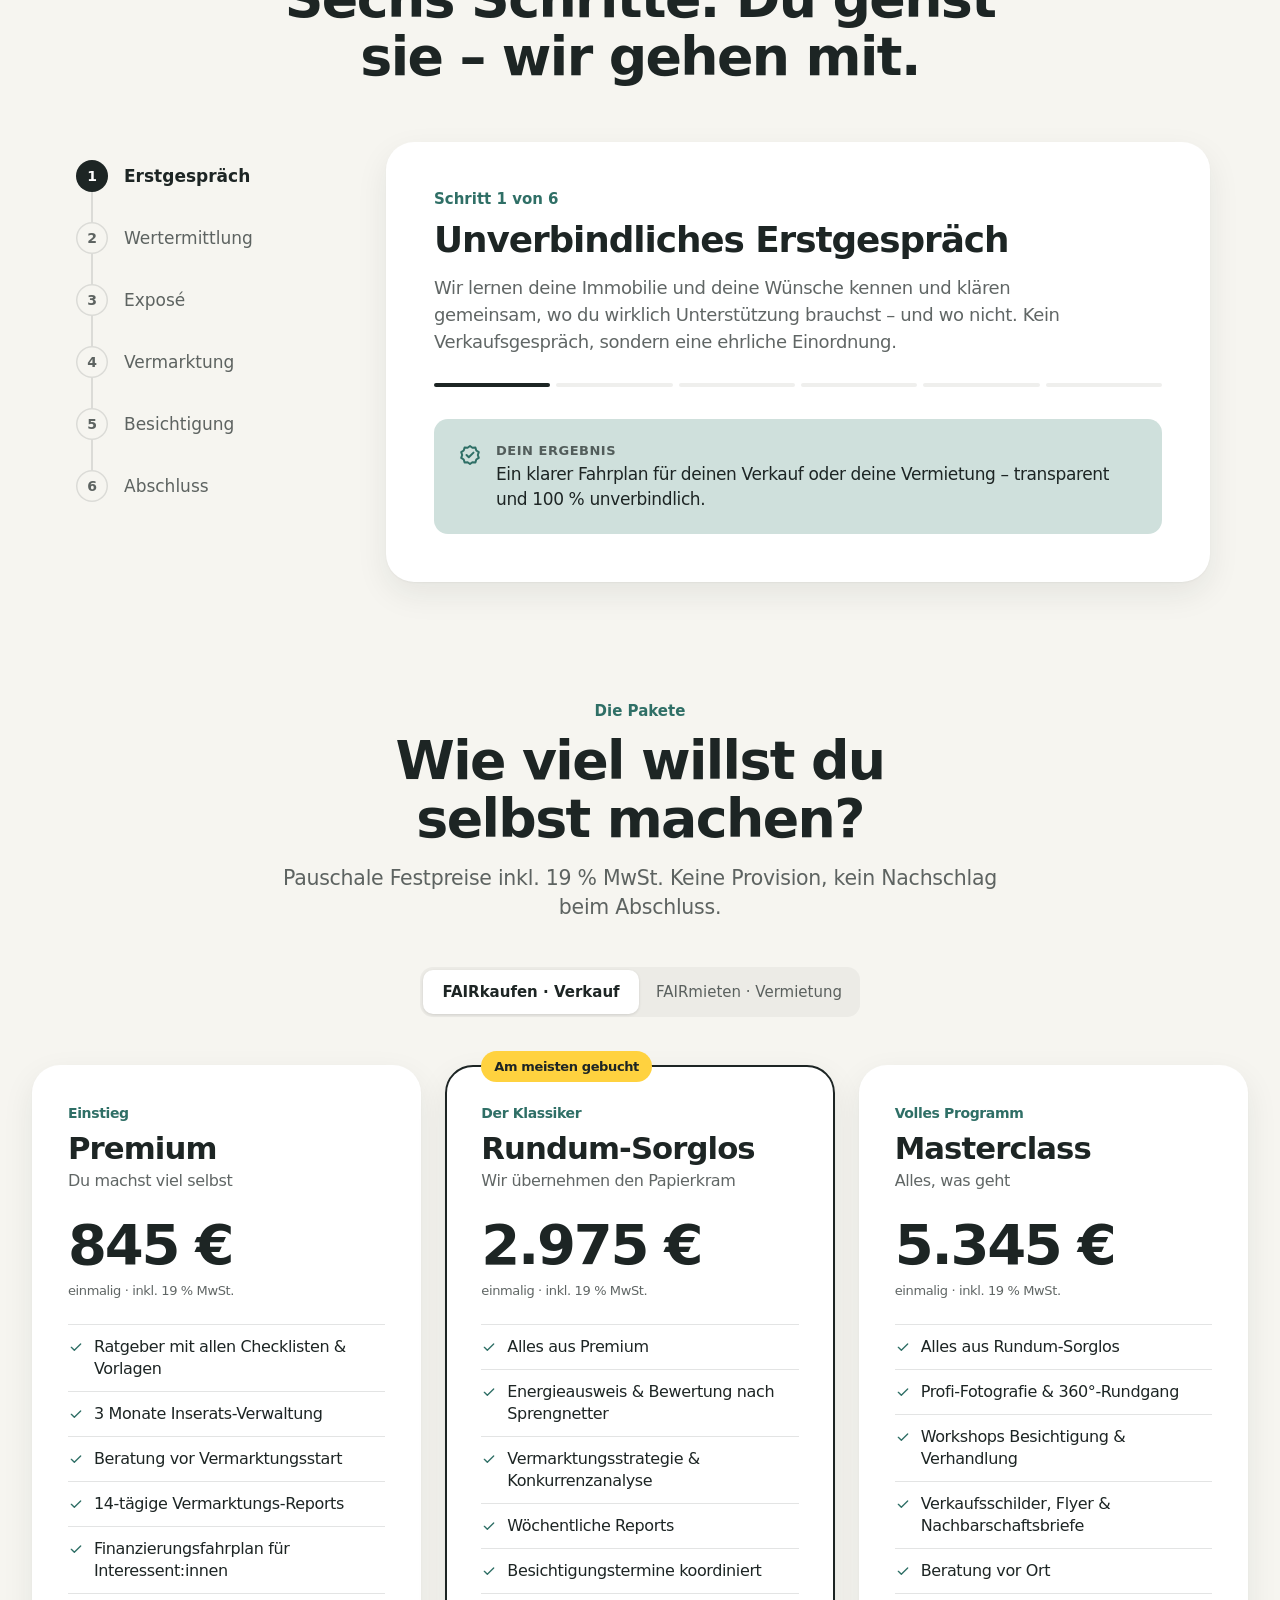
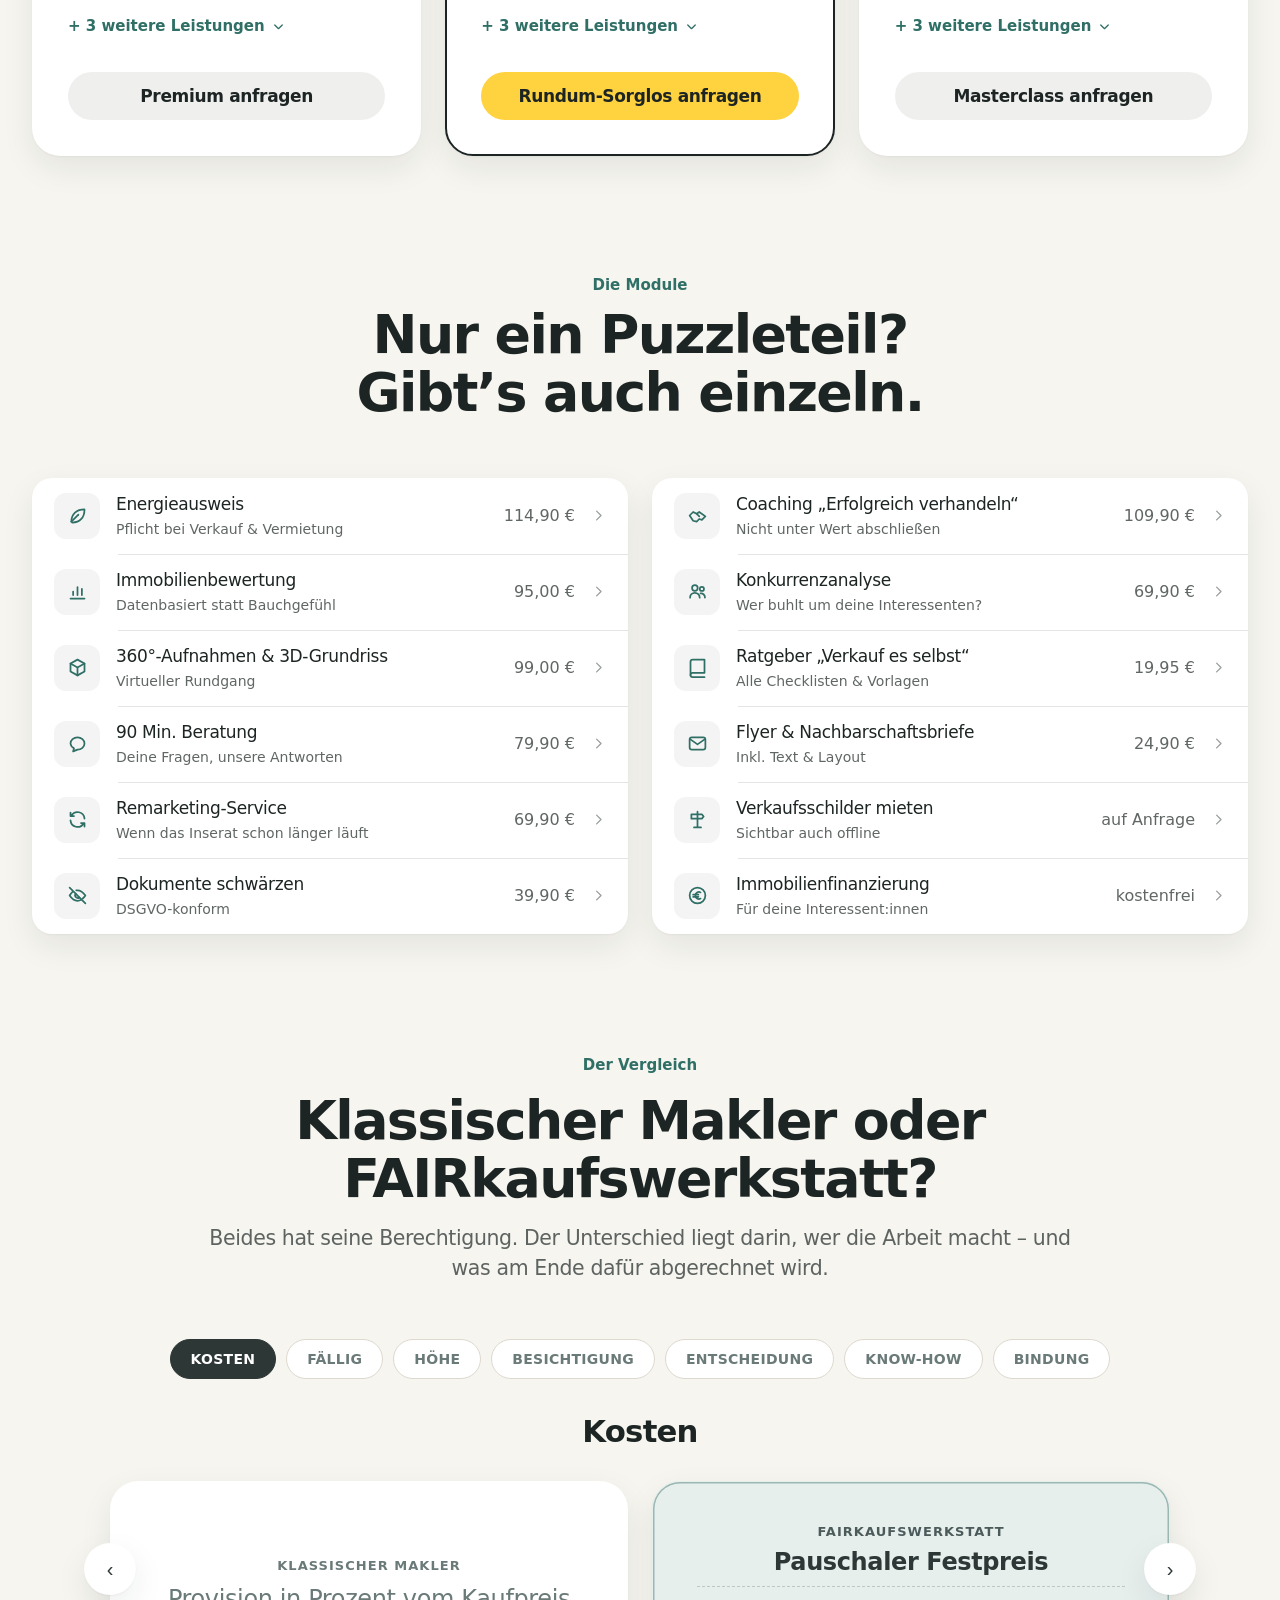
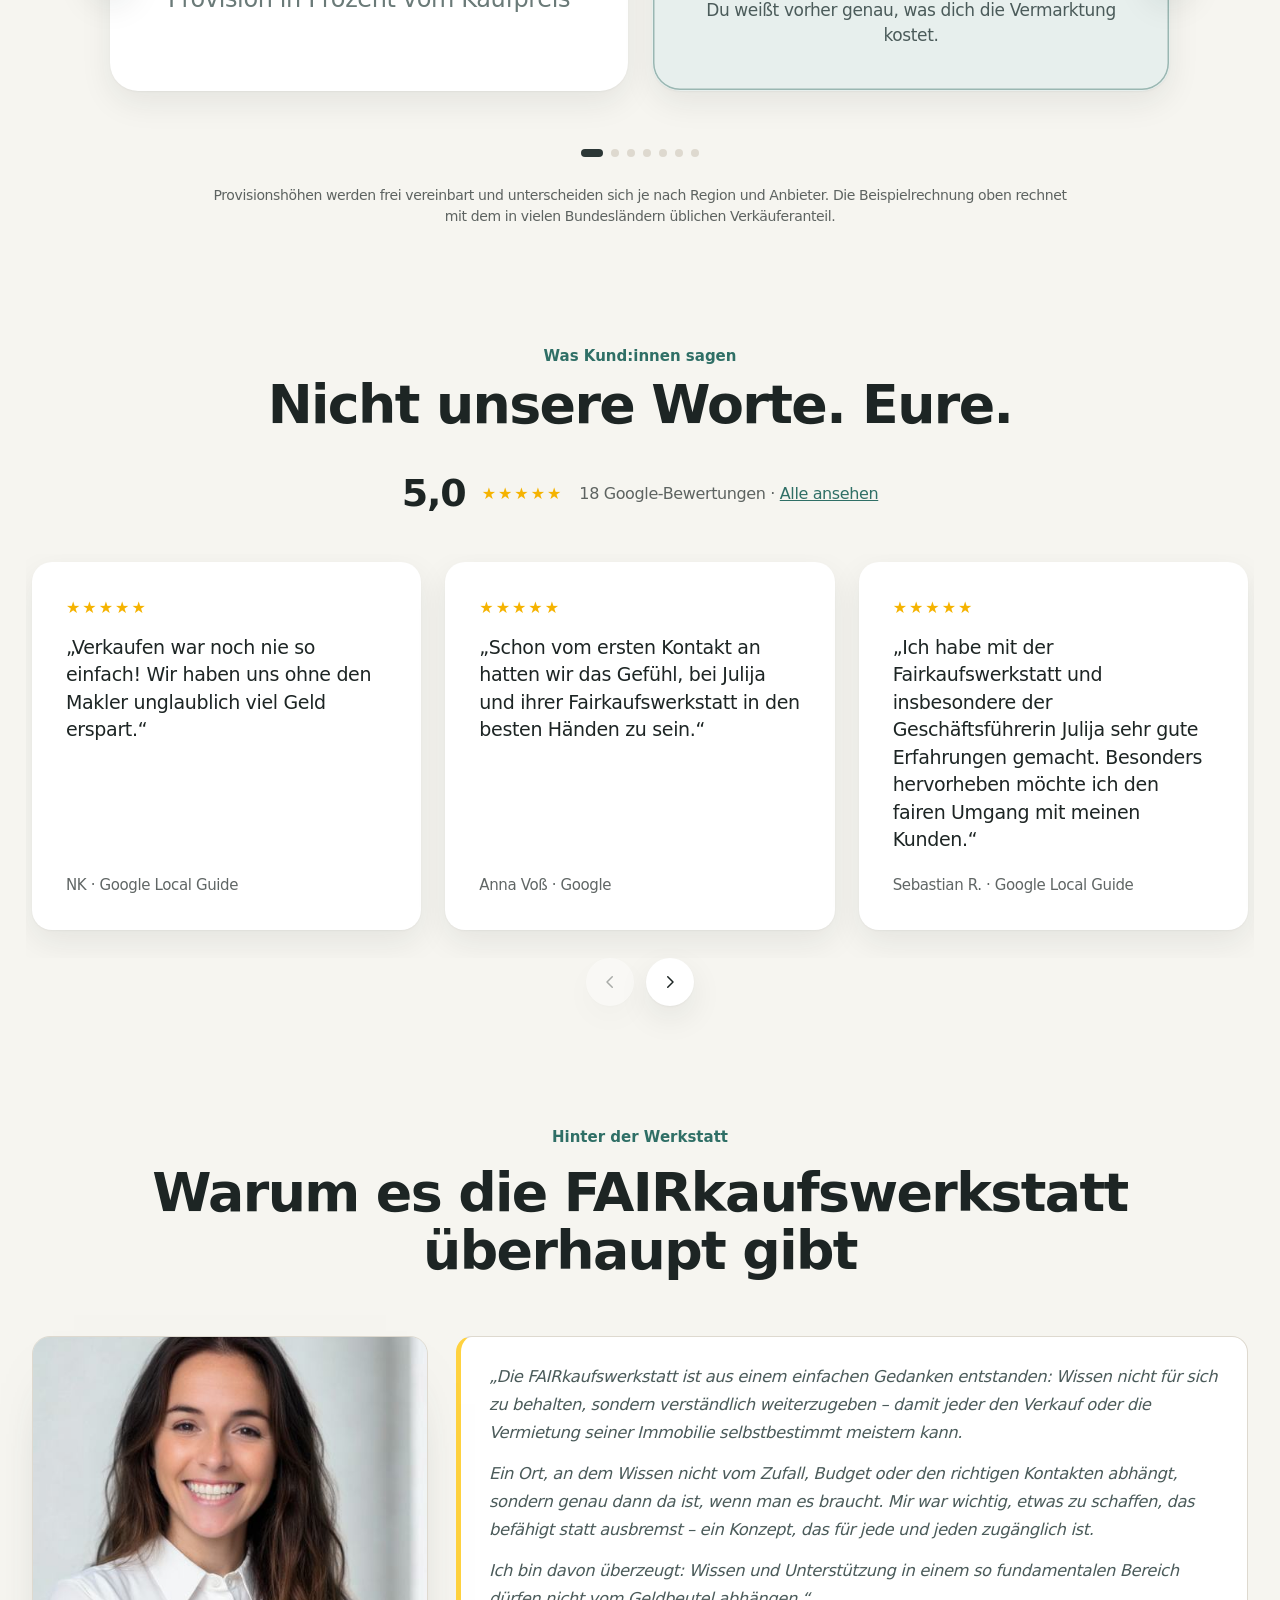
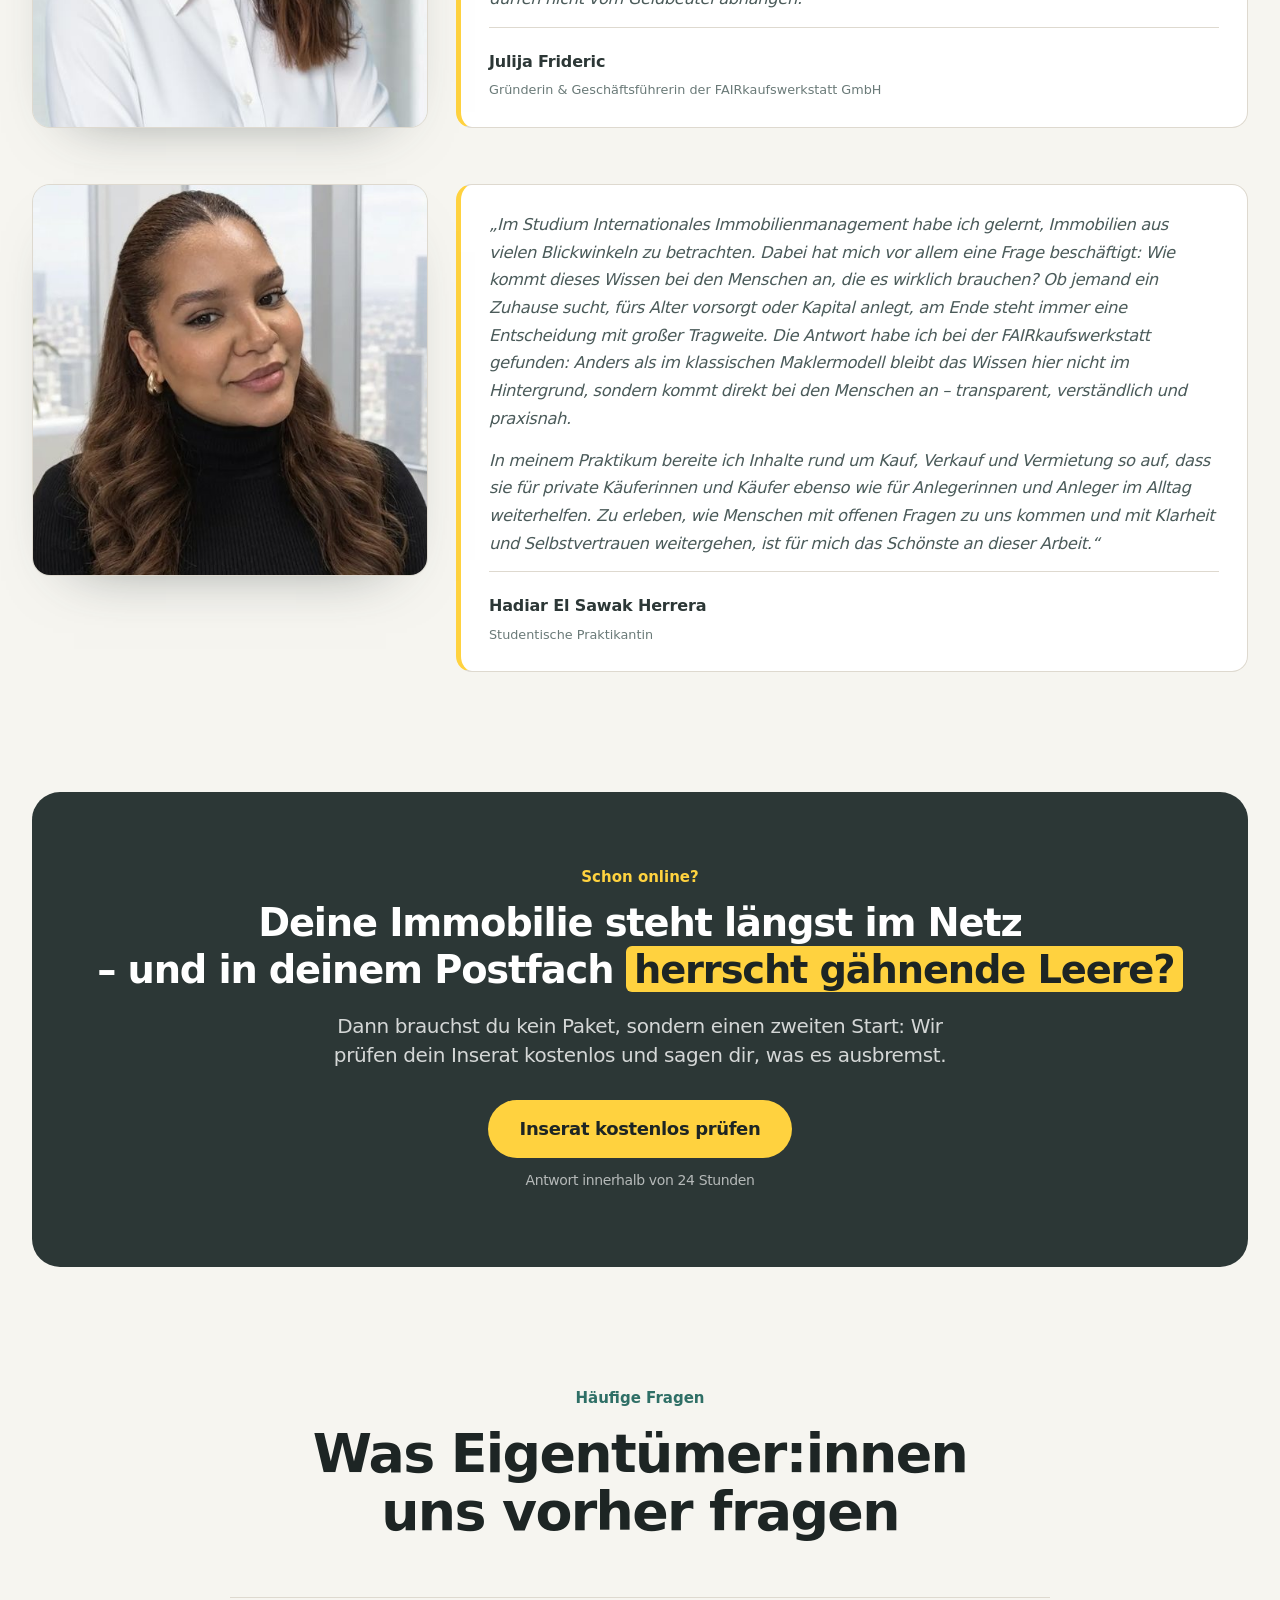
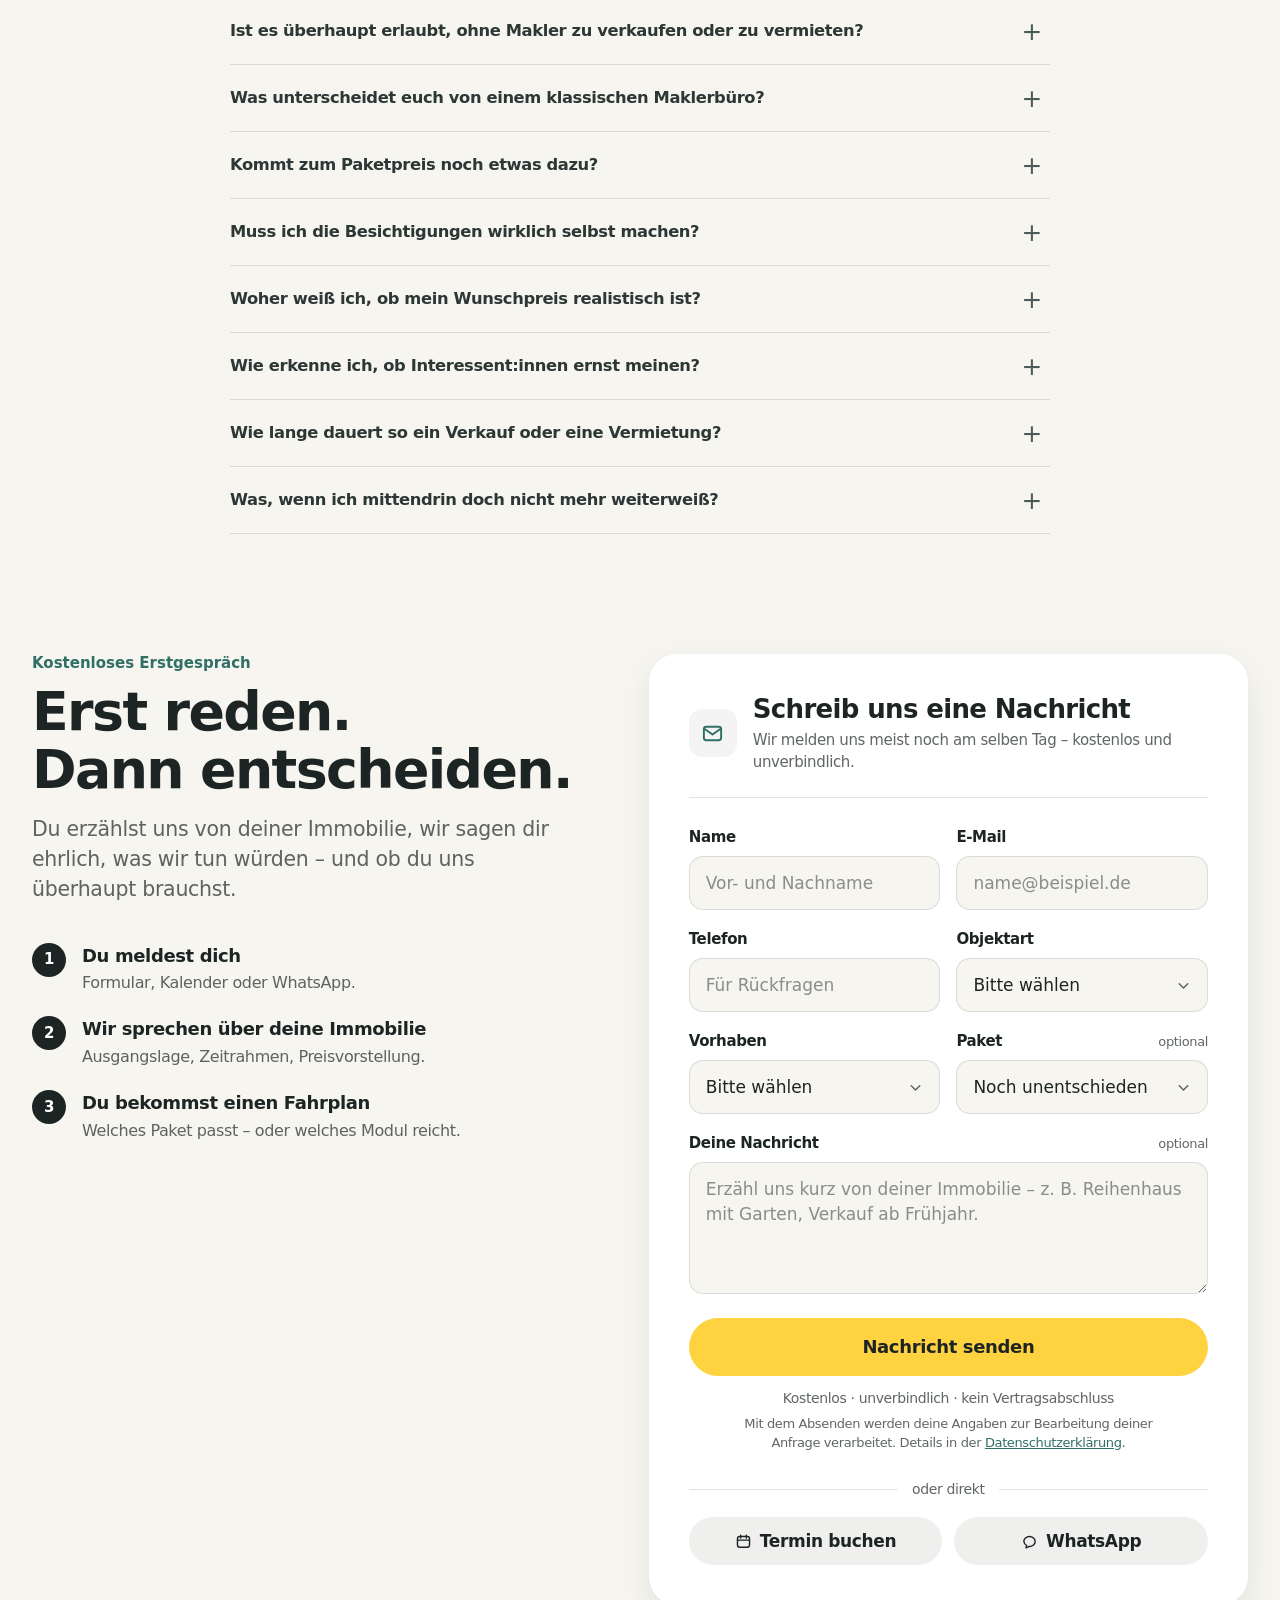
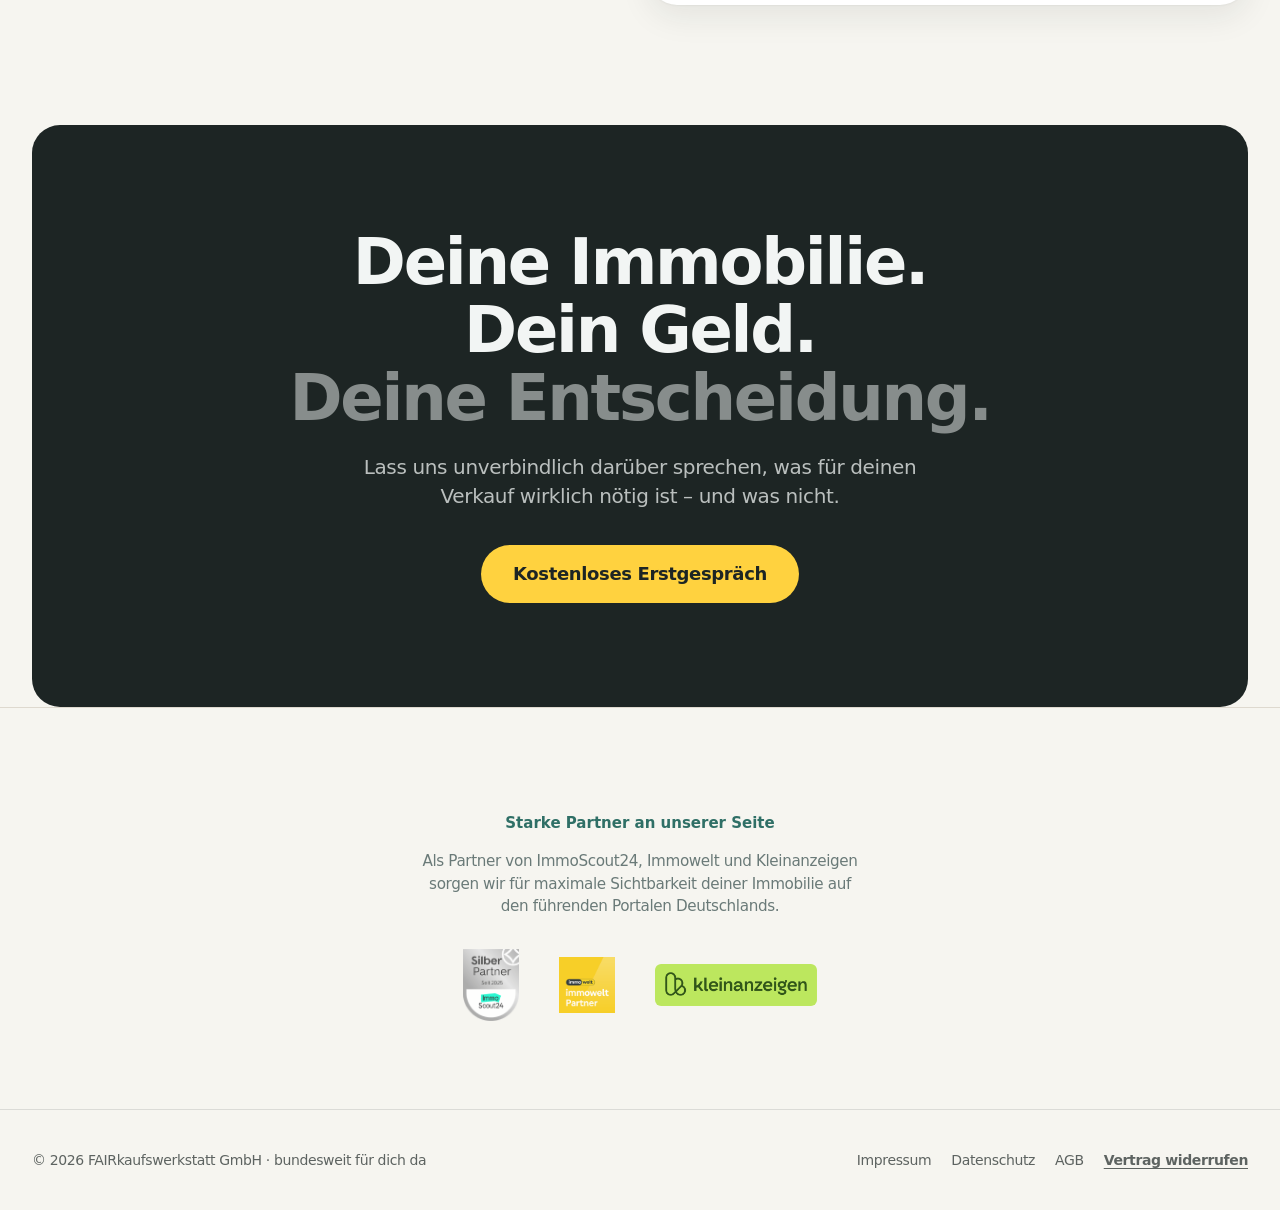
